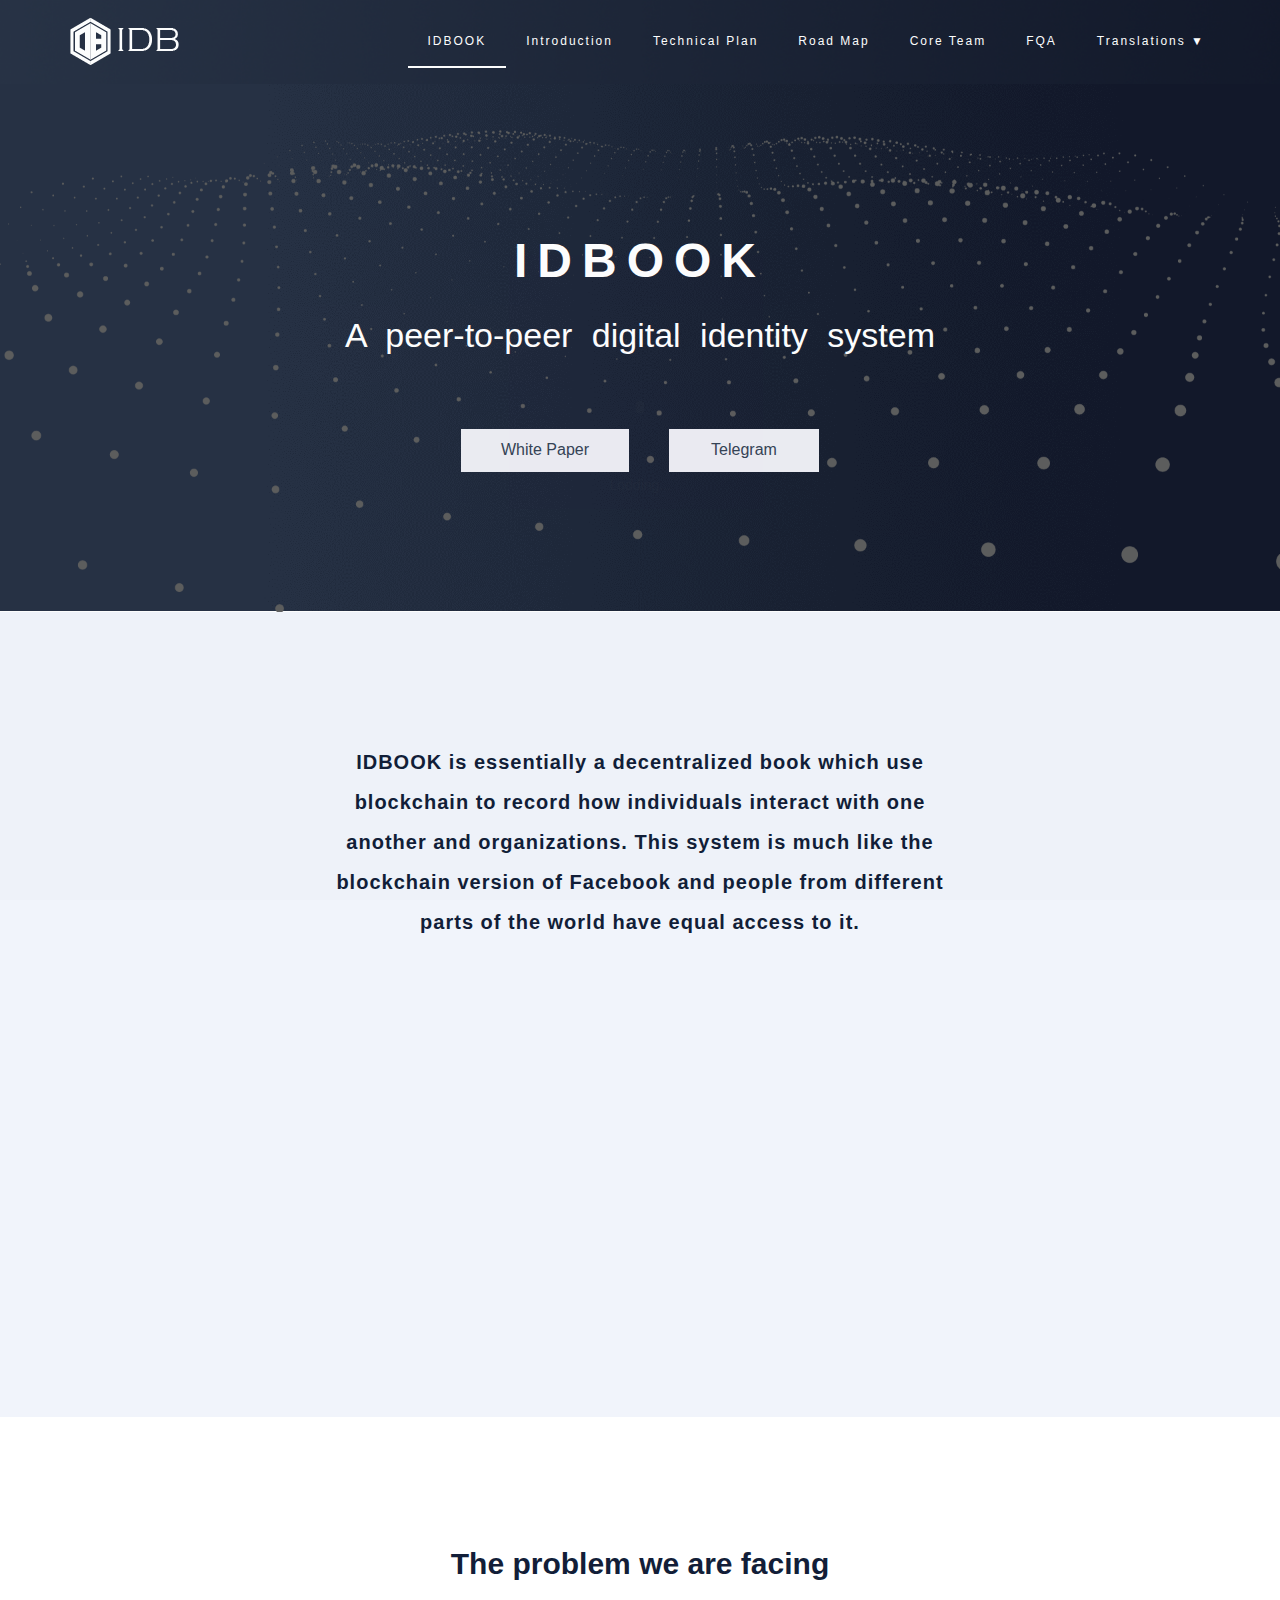
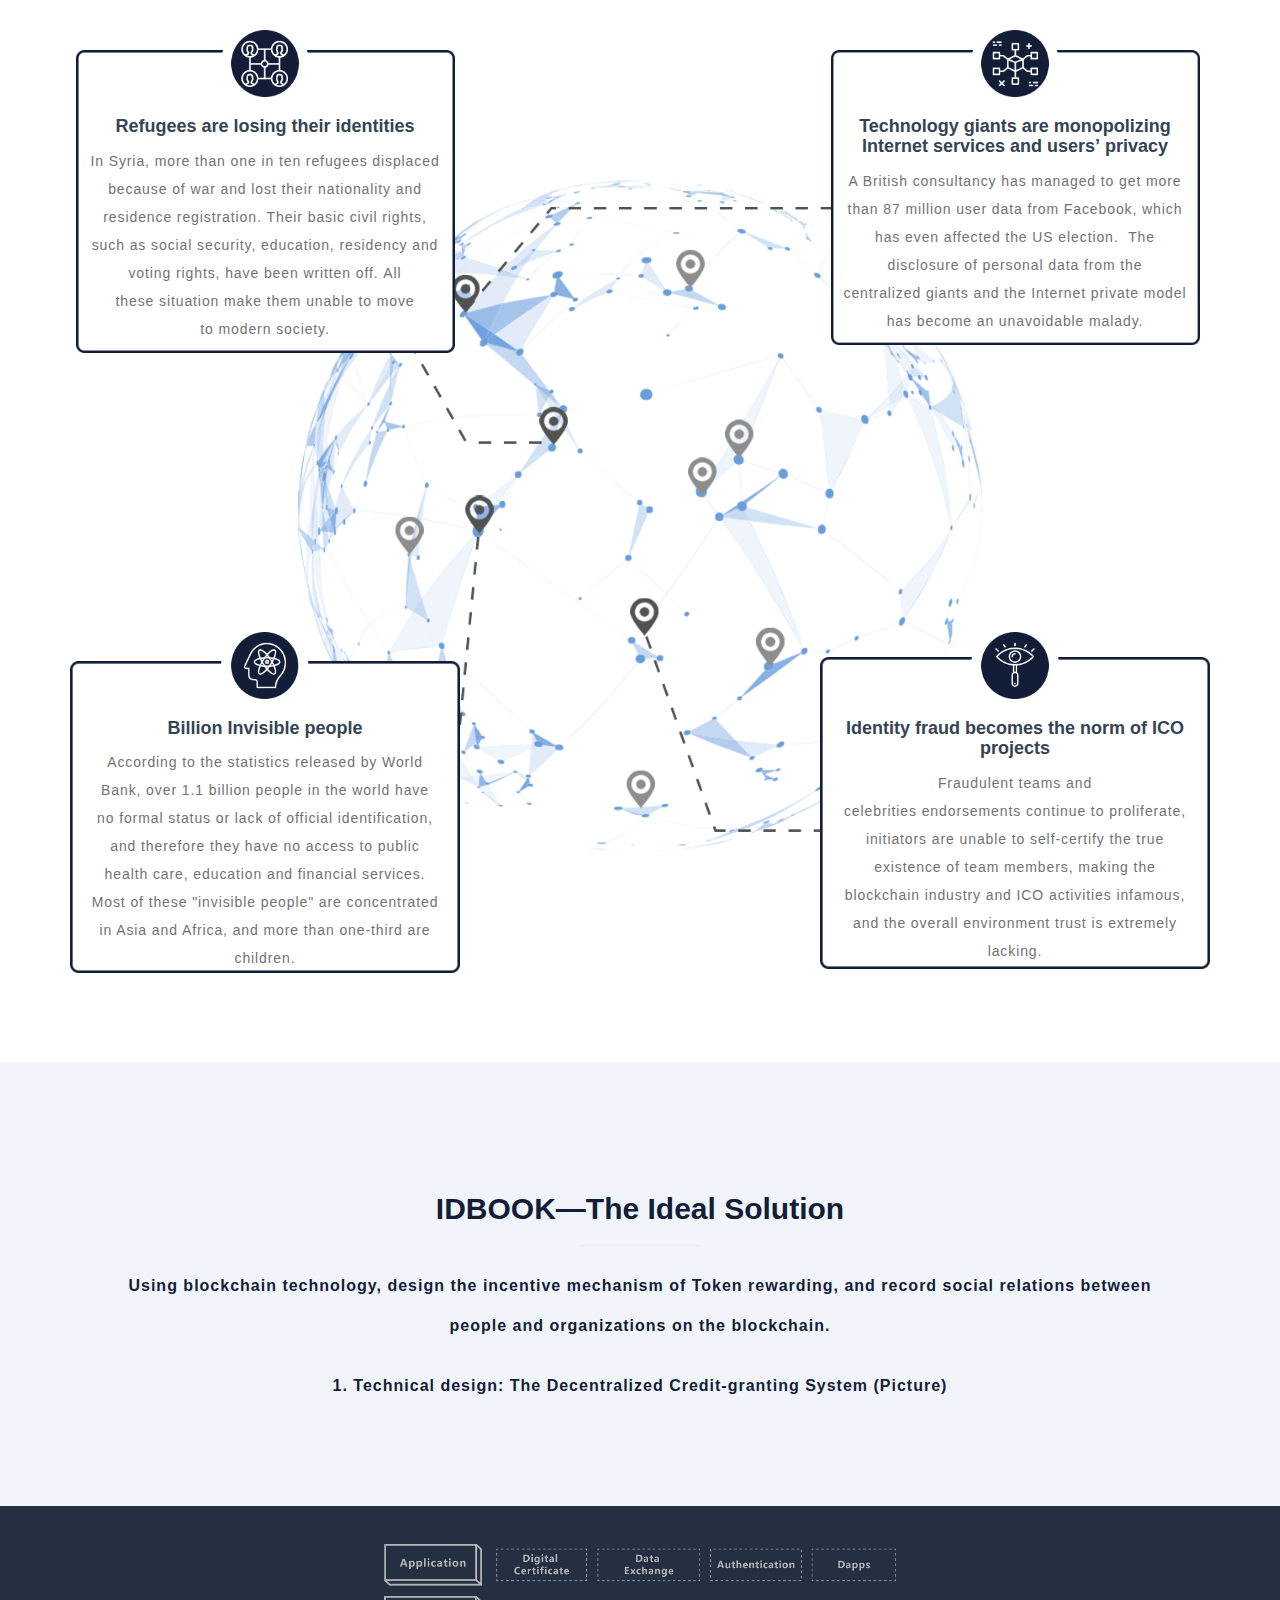
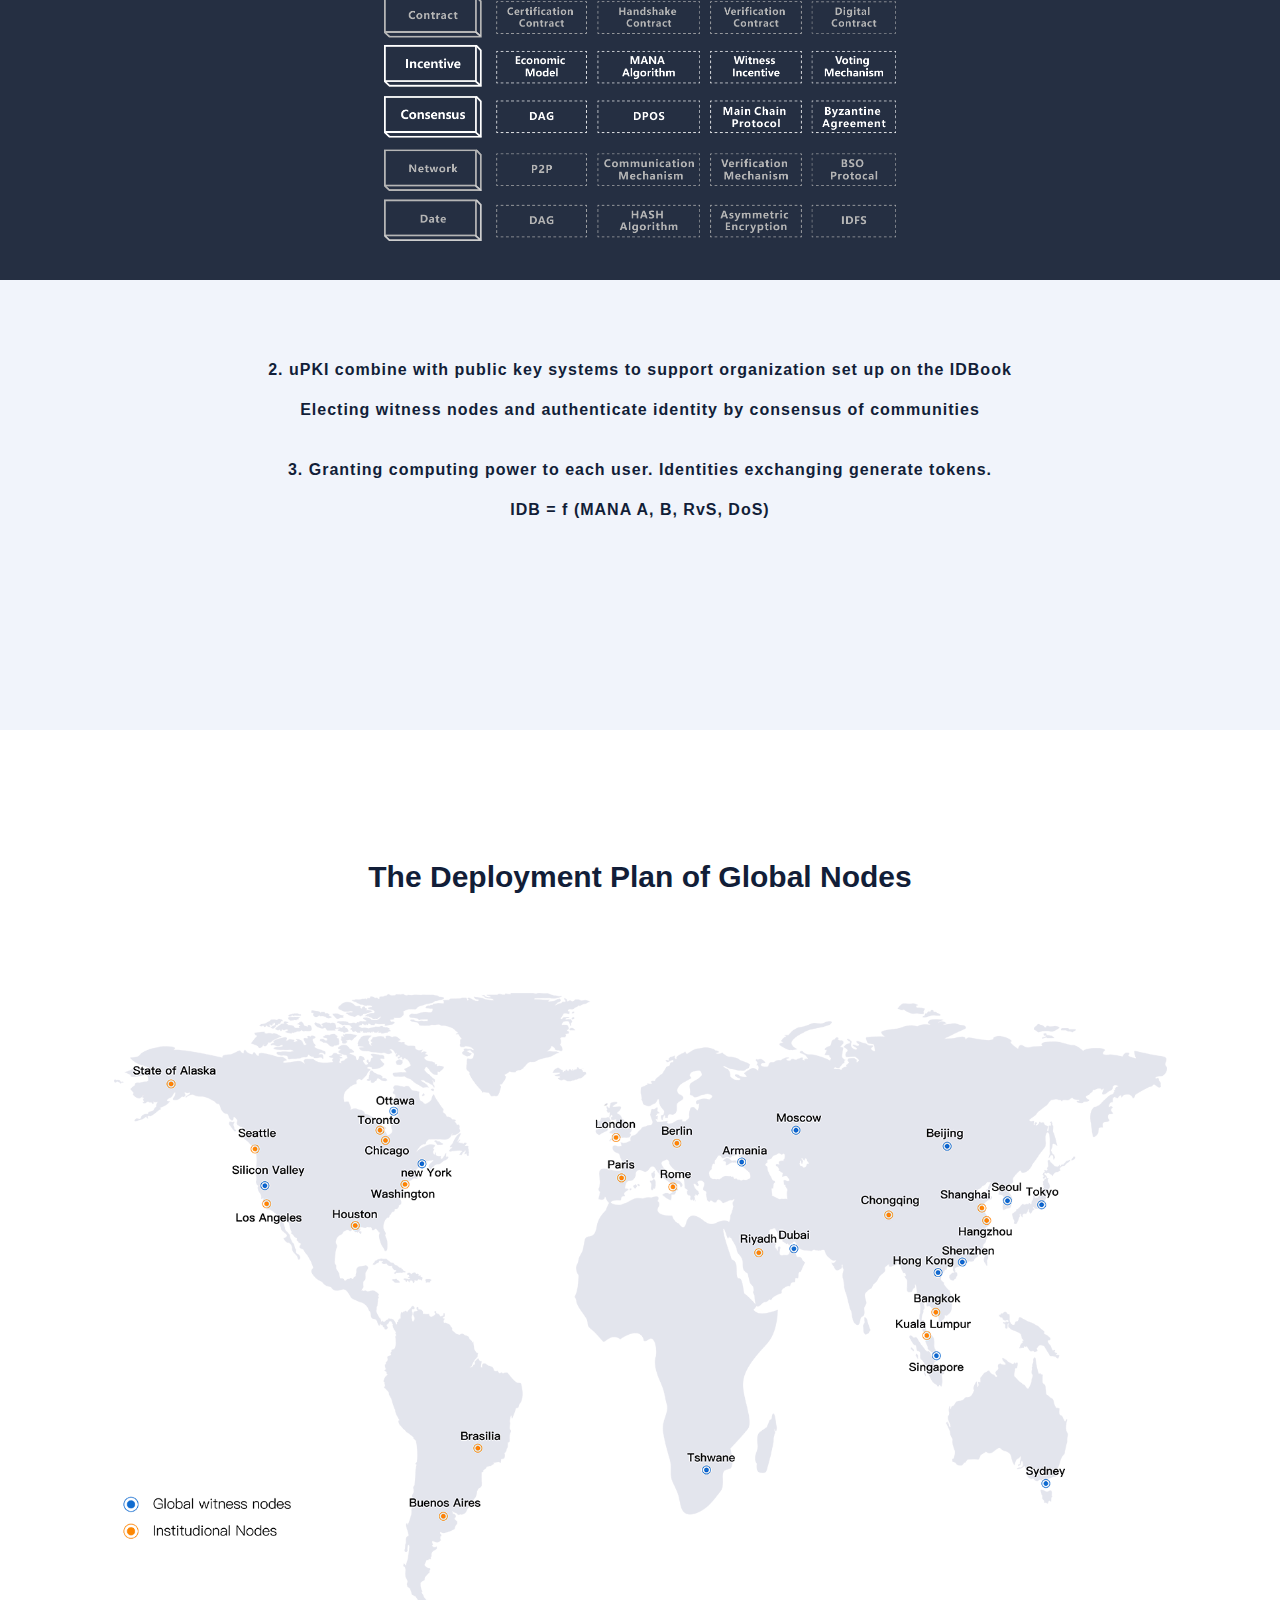
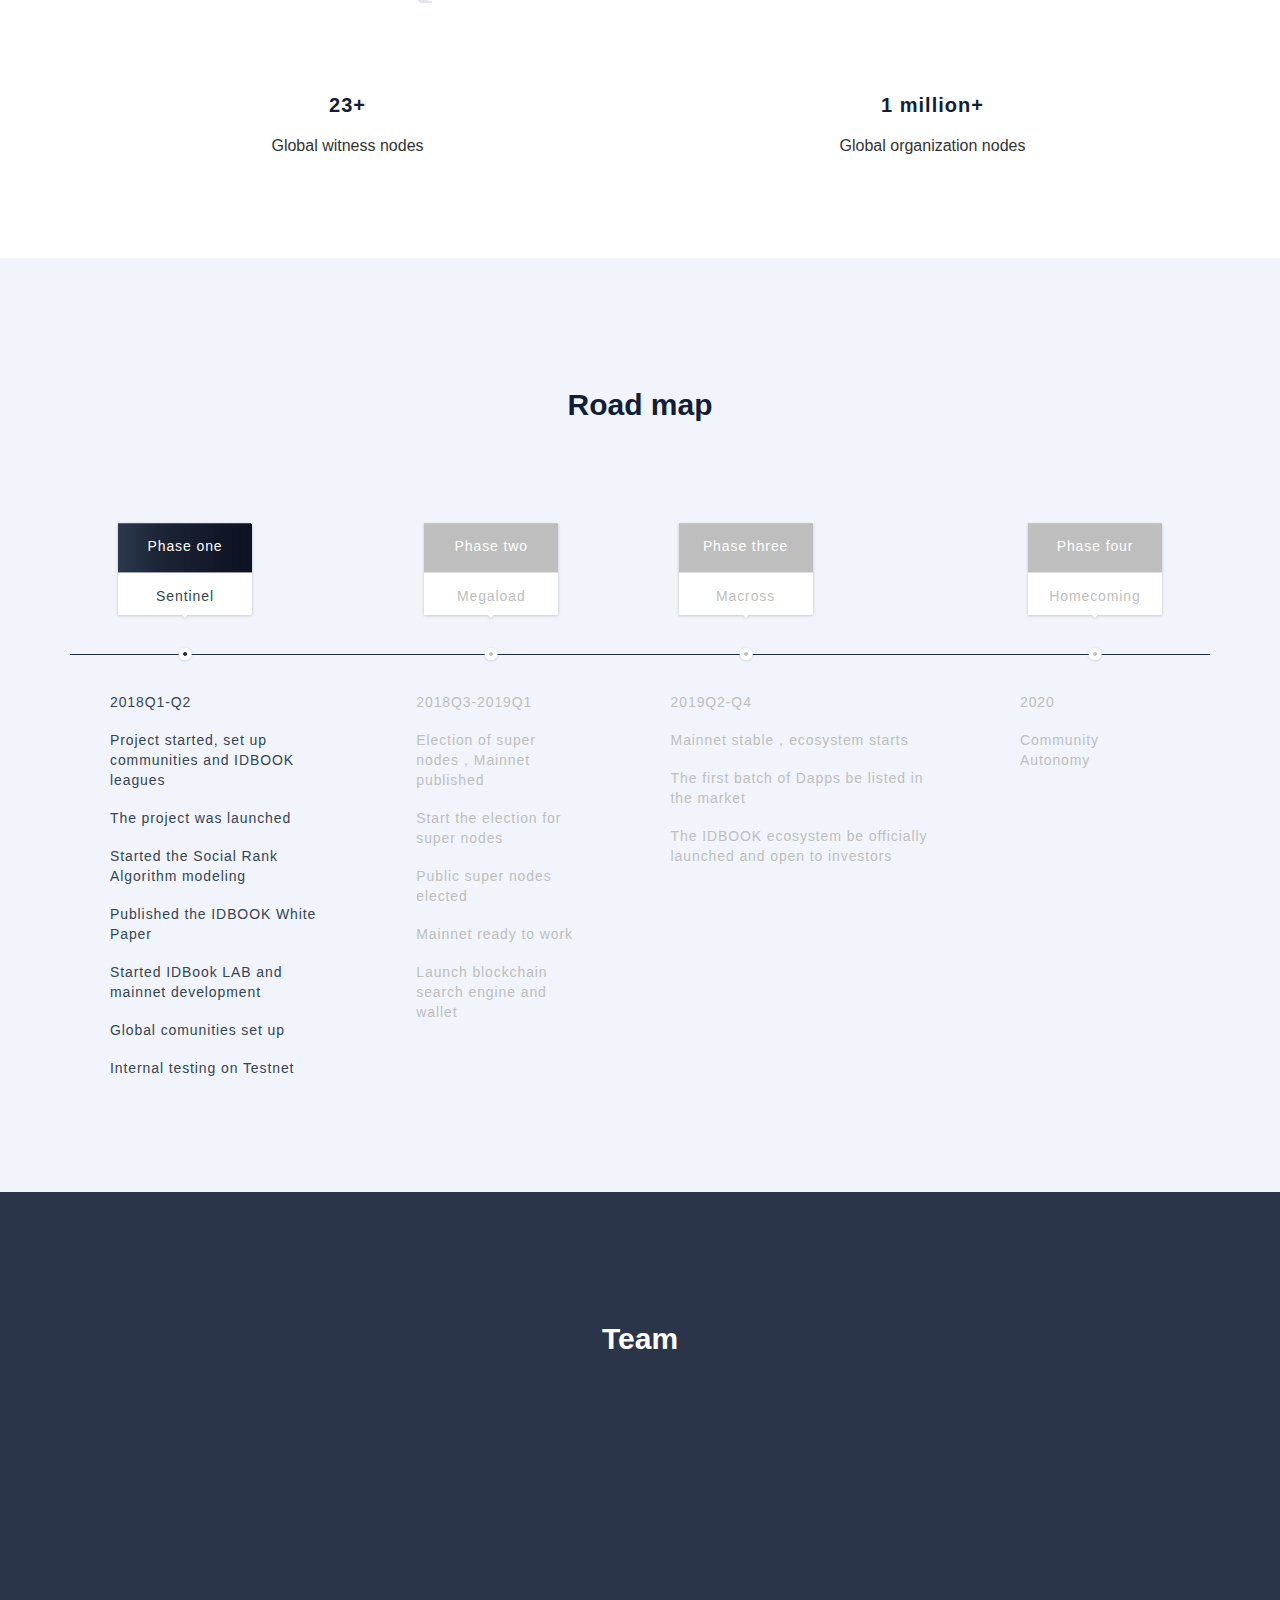
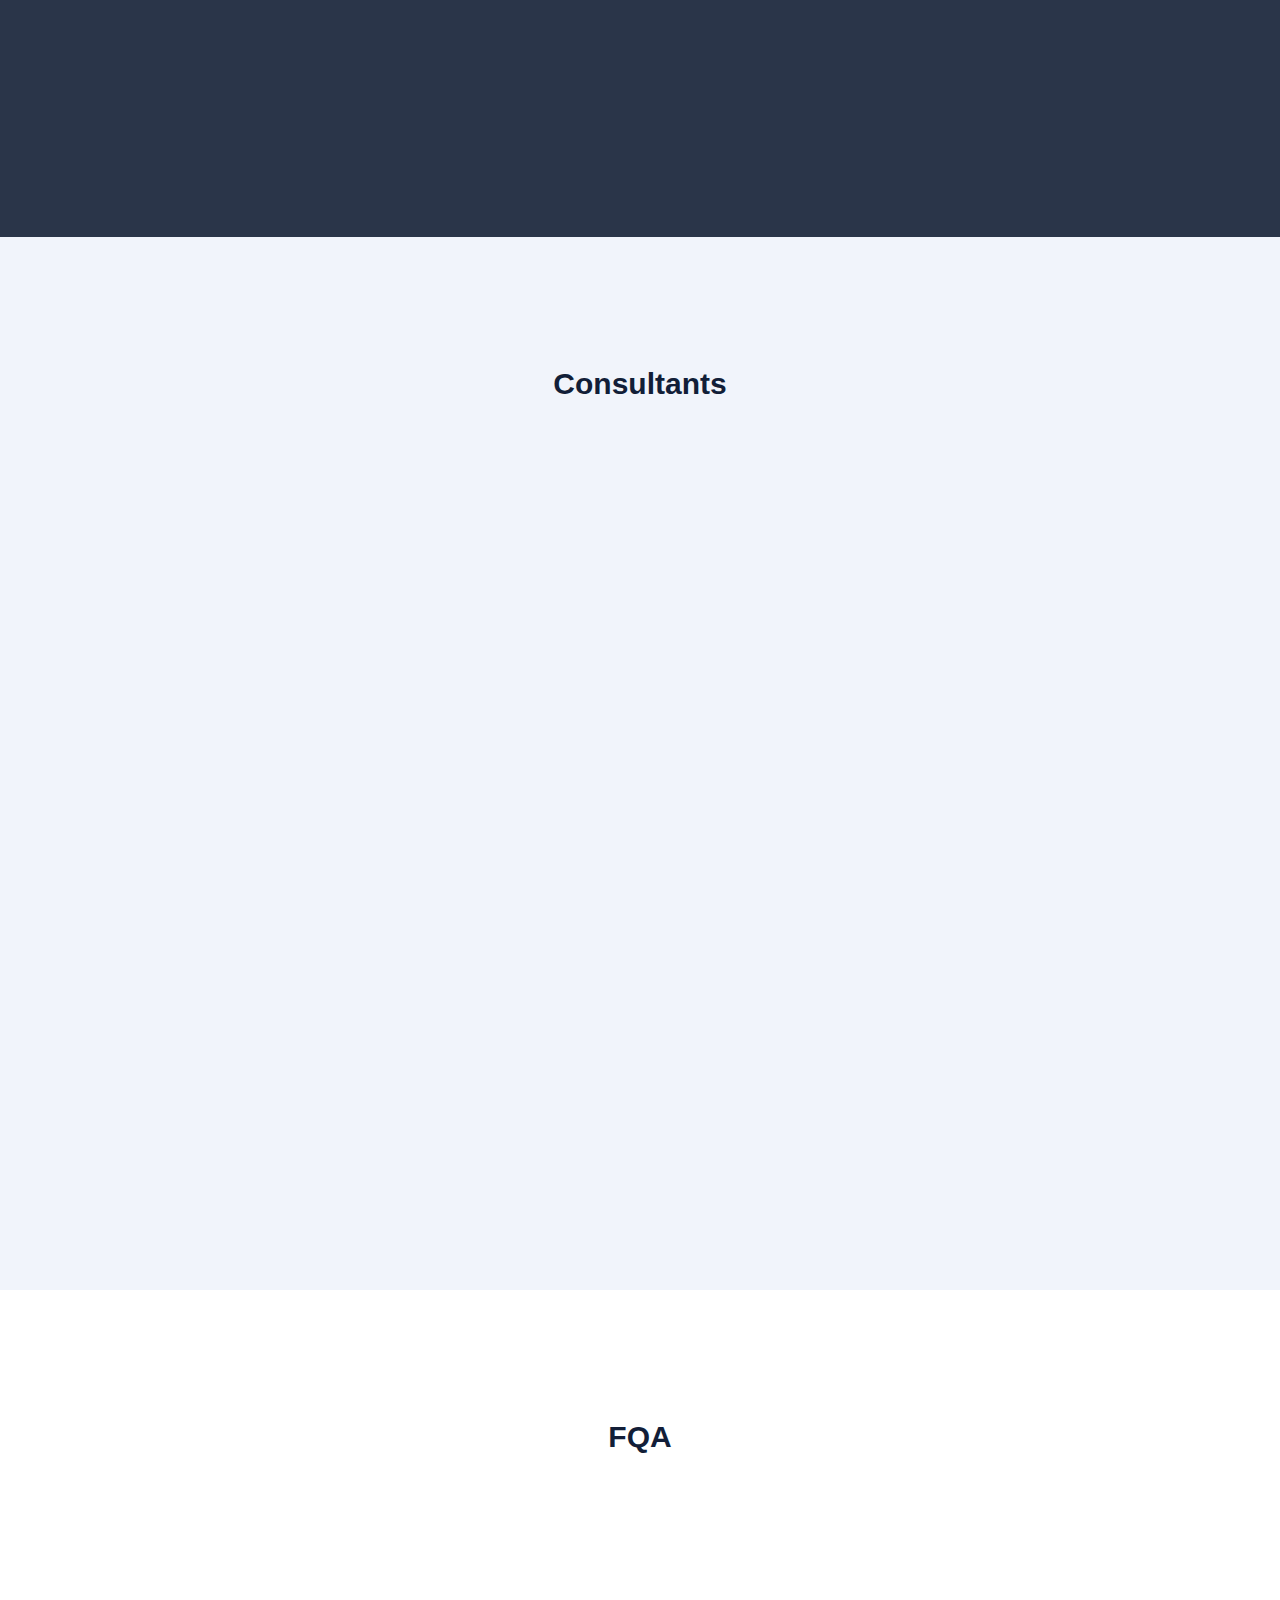
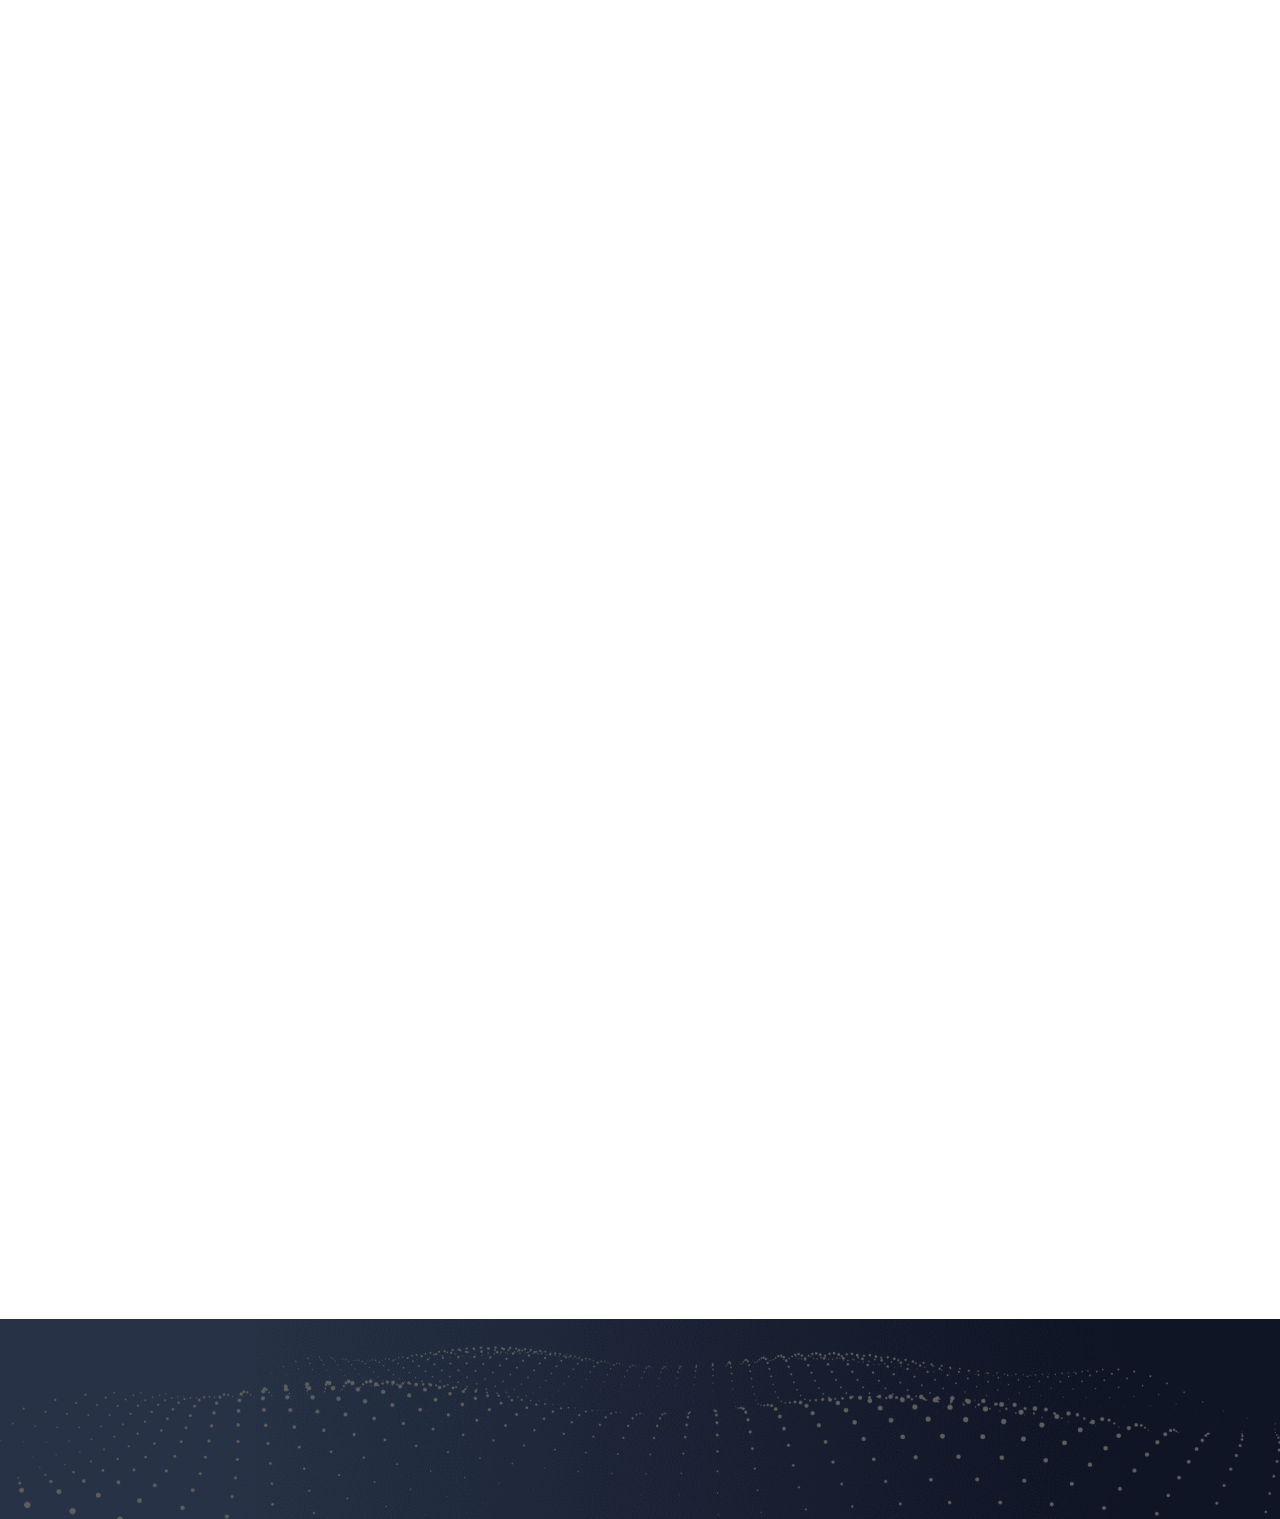
==== index.html @ d79c86f8 "Merge 98544bb98ea6e6713749378c447c7e32640d3d56 into 0780dfe9eeaa4b9703b01909f3374c2a5850fffc" ====
<!DOCTYPE html>
<html lang="en">
<head>

	<meta charset="utf-8">
    <meta http-equiv="X-UA-Compatible" content="IE=Edge">
	<title></title>
	<meta name="keywords" content="">
	<meta name="description" content="">
    <meta name="viewport" content="width=device-width, initial-scale=1">
    <link rel="Shortcut Icon" href="./images/favicon/logo16px.png">
  	<link rel="apple-touch-icon-precomposed" href="./images/favicon/logo57px.png">
  	<link rel="apple-touch-icon-precomposed" sizes="72x72" href="./images/favicon/logo72px.png">
  	<link rel="apple-touch-icon-precomposed" sizes="114x114" href="./images/favicon/logo114px.png">
	<!-- Bootstrap CSS
   ================================================== -->
	<link rel="stylesheet" href="css/bootstrap.min.css">

	<!-- Animate CSS
   ================================================== -->
	<link rel="stylesheet" href="css/animate.min.css">

	<!-- Font Icons
   ================================================== -->
	<link rel="stylesheet" href="css/font-awesome.min.css">
	<link rel="stylesheet" href="css/et-line-font.css">

	<!-- Nivo Lightbox CSS
   ================================================== -->
	<link rel="stylesheet" href="css/nivo-lightbox.css">
	<link rel="stylesheet" href="css/nivo_themes/default/default.css">

	<!-- Owl Carousel CSS
   ================================================== -->
   	<link rel="stylesheet" href="css/owl.theme.css">
	<link rel="stylesheet" href="css/owl.carousel.css">

	<!-- BxSlider CSS
   ================================================== -->
   	<link rel="stylesheet" href="css/bxslider.css">

   	<!-- Main CSS
   	================================================== -->
	<link rel="stylesheet" href="css/style.css">

	<!-- Google web font
   ================================================== -->
	<!-- <link href='https://fonts.googleapis.com/css?family=Raleway:700' rel='stylesheet' type='text/css'> -->

</head>

<body data-spy="scroll" data-target=".navbar-collapse" data-offset="50">


<!-- Preloader section
================================================== -->
<section  class="preloader preloader-load">

	<!-- <div class="sk-rotating-plane"></div> -->
	<div class="skype-loader">
    <div class="dot">
      <div class="first"></div>
    </div>
    <div class="dot"></div>
    <div class="dot"></div>
    <div class="dot"></div>
  </div>
	<div class="skype-loader-text">Lodding...</div>

</section>


<!-- Navigation section
================================================== -->
<section class="navbar navbar-fixed-top custom-navbar" id="navbar-bg" role="navigation">
	<div class="container">

		<div class="navbar-header">
			<button class="navbar-toggle" data-toggle="collapse" data-target=".navbar-collapse">
				<span class="icon icon-bar"></span>
				<span class="icon icon-bar"></span>
				<span class="icon icon-bar"></span>
			</button>
			<a href="#home" class="smoothScroll navbar-brand">
				<img src="images/logo.png" alt="logo">
			</a>
		</div>
		<div class="collapse navbar-collapse">
			<ul class="nav navbar-nav navbar-right">

				<!-- <li><a href="#home" class="smoothScroll">HOME</a></li> -->

				<li><a href="#home" class="smoothScroll smoothScroll-index">IDBOOK</a></li>
				<li><a href="#work" class="smoothScroll smoothScroll-Introduction">Introduction</a></li>
				<li><a href="#team" class="smoothScroll smoothScroll-Technical">Technical Plan</a></li>
				<li><a href="#roadmap" class="smoothScroll smoothScroll-Road">Road Map</a></li>
				<li><a href="#plan" class="smoothScroll smoothScroll-Core">Core Team</a></li>
				<li><a href="#FQA" class="smoothScroll">FQA</a></li>

				<!-- nav-dropdown language
				================================================== -->
				<li id="nav-dropdown">
					<a class="smoothScroll smoothScroll-language">Translations ▼</a>
					<ul class="nav-dropdown">
						<li>
							<a class="zh">繁體中文</a>
						</li>
						<li>
							<a class="en">English</a>
						</li>
					</ul>
				</li>
			</ul>
		</div>

	</div>
</section>


<!-- Homepage section
================================================== -->
<div id="home">
	<div class="site-slider">
        <ul class="bxslider">
					<li>
                <img src="images/slider/banner-bg.png" alt="slider image 1">
								<div class="bxslider-bg">
									<img src="images/slider/banner.png" alt="slider image 1">
								</div>
                <div class="container">
                    <div class="row">
                        <div class="col-md-12">
                            <div class="slider-caption">
                                <h2>IDBOOK</h2>
                                <p class="color-white">A peer-to-peer digital identity system</p>
																<div class="paper-wrap">
																		<div class="paper-flex">
																			<span>
																					<a class="white-paper" href="https://www.idbook.io/idbook_en.pdf" target="_blank">White Paper</a>
																					<!-- <a class="white" href="https://www.idbook.io/idbook_zh-Hant.pdf" target="_blank">White Paper1</a> -->
																			</span>
																		</div>
																		<div class="paper-flex">
																			<span>
																				<a href="https://t.me/IDBGroup" target="_blank">Telegram</a>
																			</span>
																		</div>
																</div>
                            </div>
                        </div>
                    </div>
                </div>
            </li>
        </ul>
    </div> <!-- /.site-slider -->
</div>

<!-- Work section
================================================== -->
<section id="work" class="parallax-section">
	<div class="container">
		<div class="row">

			<!-- Section title
			================================================== -->
			<div class="col-md-offset-2 col-md-8 col-sm-offset-2 col-sm-8">
				<div class="section-title">
					<h3 id="heading" class="Idbook-p1">IDBOOK is essentially a decentralized book which use blockchain to record how individuals interact with one another and organizations. This system is much like the blockchain version of Facebook and people from different parts of the world have equal access to it.</h3>
				</div>
			</div>


			<!-- Work Owl Carousel section
			================================================== -->
			<div id="owl-work" class="owl-carousel">

				<div class="item col-md-4 col-sm-6 wow fadeInUp" data-wow-delay="0.3s">
						<img src="./images/record-icon.png" alt="">
						<h3 class="Idbook-p2">User's Identity data will be permanently on IDBook</h3>
						<h3 class="Idbook-p3">and user's identity data can not being stolen or destroyed by any third party</h3>
				</div>

				<div class="item col-md-4 col-sm-6 wow fadeInUp" data-wow-delay="0.6s">
						<img src="./images/transnational-icon.png" alt="">
						<h3 class="Idbook-p4">User’s Identity won’t be restricted by regional laws</h3>
						<h3 class="Idbook-p5">Users can use their own identity data freely anywhere and anytime</h3>
				</div>

				<div class="item col-md-4 col-sm-6 wow fadeInUp" data-wow-delay="0.9s">
						<img src="./images/link-icon.png" alt="">
						<h3 class="Idbook-p6">Users’ identity will be record on IDBook by consensus</h3>
						<h3>&nbsp;</h3>
				</div>

				<div class="item col-md-4 col-sm-6 wow fadeInUp" data-wow-delay="0.9s">
						<img src="./images/setup-icon.png" alt="">
						<h3 class="Idbook-p7">All business and services that require identity confirmation</h3>
						<h3 class="Idbook-p8">could be set up on IDBook</h3>
				</div>

			</div>

		</div>
	</div>
</section>


<!-- About section
================================================== -->
<section id="about" class="parallax-section">
	<div class="container">
		<div class="section-title">
			<h2 class="h2-cl Problem-p1">The problem we are facing</h2>
		</div>
		<div class="about-list">
			<div class="list-item list-item1">
				<img src="./images/about-item-icon1.png" alt="">
				<h4 class="Problem-p2">Refugees are losing their identities</h4>
				<p class="Problem-p3">In Syria, more than one in ten refugees displaced because of war and lost their nationality and residence registration. Their basic civil rights, such as social security, education, residency and voting rights, have been written off. All these situation make them unable to move to modern society.</p>
			</div>
			<div class="list-item list-item2">
				<img src="./images/about-item-icon2.png" alt="">
				<h4 class="Problem-p4">Technology giants are monopolizing Internet services and users’ privacy</h4>
				<p class="Problem-p5">A British consultancy has managed to get more than 87 million user data from Facebook, which has even affected the US election.  The disclosure of personal data from the centralized giants and the Internet private model has become an unavoidable malady.</p>
			</div>
		</div>

		<img class="bg" src="./images/about-bg.png" alt="">

		<div class="about-list">
			<div class="list-item list-item3">
				<img src="./images/about-item-icon3.png" alt="">
				<h4 class="Problem-p6">Billion Invisible people</h4>
				<p class="Problem-p7">According to the statistics released by World Bank, over 1.1 billion people in the world have no formal status or lack of official identification, and therefore they have no access to public health care, education and financial services. Most of these "invisible people" are concentrated in Asia and Africa, and more than one-third are children.</p>
			</div>
			<div class="list-item list-item4">
				<img src="./images/about-item-icon4.png" alt="">
				<h4 class="Problem-p8">Identity fraud becomes the norm of ICO projects</h4>
				<p class="Problem-p9">Fraudulent teams and celebrities endorsements continue to proliferate, initiators are unable to self-certify the true existence of team members, making the blockchain industry and ICO activities infamous, and the overall environment trust is extremely lacking.</p>
			</div>
		</div>
	</div>
</section>


<!-- team section
================================================== -->
<section id="team" class="parallax-section">
	<div class="container">
		<div class="row">
			<div class="section-title">
				<h2 class="h2-cl Plan-p1">IDBOOK—The Ideal Solution</h2>
				<hr>
				<h3 id="heading" class="Plan-p2">Using blockchain technology, design the incentive mechanism of Token rewarding, and record social relations between people and organizations on the blockchain.</h3>
				<h3 id="heading" class="Plan-p3">1. Technical design: The Decentralized Credit-granting System (Picture)</h3>
			</div>
		</div>
	</div>
	<div class="framework">
		<img class="bg" src="./images/framework.png" alt="">
	</div>
	<div class="container">
		<div class="row">
			<div class="section-title">
				<h3 id="heading">
					<span class="Plan-p4">2. uPKI combine with public key systems to support organization set up on the IDBook</span>
					<br>
					<span class="Plan-p5">Electing witness nodes and authenticate identity by consensus of communities</span>
				</h3>
				<h3 id="heading">
					<span class="Plan-p6">3. Granting computing power to each user. Identities exchanging generate tokens.</span>
					<br>
					<span class="Plan-p7">IDB = f (MANA A, B, RvS, DoS)</span>
				</h3>
			</div>

		</div>
	</div>
</section>


<!-- Portfolio section
================================================== -->
<section id="portfolio" class="parallax-section">
	<div class="container">
		<div class="row">

			<!-- Section title
			================================================== -->
			<div class="section-title">
				<h2 class="h2-cl node-p1">The Deployment Plan of Global Nodes</h2>
			</div>
			<img class="bg portfolio-bg" src="./images/node-en.png" alt="">
			<!-- <img class="bg" src="./images/node-en.png" alt=""> -->

            <!-- Portfolio bottom section portfolio-bottom-flex
			================================================== -->
            <div>
            	<div class="portfolio-bottom">
            		<div class="col-md-6 col-sm-12">
            			<h3 id="heading">23+</h3><span class="node-p2">Global witness nodes</span>
            		</div>
								<div class="col-md-6 col-sm-12">
            			<h3 id="heading" class="node-p3"></h3><span class="node-p4">Global organization nodes</span>
            		</div>
            	</div>
            </div>

		</div>
	</div>
</section>


<!-- The roadmap
================================================== -->
<section id="roadmap" class="parallax-section">
	<div class="container">
		<div class="row">

			<!-- Section title
			================================================== -->
			<div class="section-title">
				<h2 class="h2-cl Roadmap-p1">Road map</h2>
			</div>

            <!-- Portfolio bottom section
			================================================== -->
					<div class="col-md-12 col-sm-12 roadmap-l">
						<div class="road-flex">
							<div class="road-flex-bd"></div>
							<div class="road-flex-item road-flex-item-ac">
								<div class="route-tag-ac">
									<p class="Roadmap-p2">Phase one</p>
									<p>Sentinel</p>
								</div>
								<div><img src="./images/route-line-ac.png" alt=""></div>
								<div>
									<p>2018Q1-Q2</p>
									<p class="Roadmap-p3">Project started, set up communities and IDBOOK leagues</p>
									<p class="Roadmap-p4">The project was launched</p>
									<p class="Roadmap-p5">Started the Social Rank Algorithm modeling</p>
									<p class="Roadmap-p6">Published the IDBOOK White Paper</p>
									<p class="Roadmap-p7">Started IDBook LAB and mainnet development</p>
									<p class="Roadmap-p8">Global comunities set up</p>
									<p class="Roadmap-p9">Internal testing on Testnet</p>
								</div>
							</div>
							<div class="road-flex-item">
								<div class="route-tag">
									<p class="Roadmap-p10">Phase two</p>
									<p>Megaload</p>
								</div>
								<div><img src="./images/route-line.png" alt=""></div>
								<div>
									<p>2018Q3-2019Q1</p>
									<p class="Roadmap-p11">Election of super nodes，Mainnet published</p>
									<p class="Roadmap-p12">Start the election for super nodes</p>
									<p class="Roadmap-p13">Public super nodes elected</p>
									<p class="Roadmap-p14">Mainnet ready to work</p>
									<p class="Roadmap-p15">Launch blockchain search engine and wallet</p>
								</div>
							</div>
							<div class="road-flex-item">
								<div class="route-tag">
									<p class="Roadmap-p16">Phase three</p>
									<p>Macross</p>
								</div>
								<div><img src="./images/route-line.png" alt=""></div>
								<div>
									<p>2019Q2-Q4</p>
									<p class="Roadmap-p17">Mainnet stable，ecosystem starts</p>
									<p class="Roadmap-p18">The first batch of Dapps be listed in the market</p>
									<p class="Roadmap-p19">The IDBOOK ecosystem be officially launched and open to investors</p>
								</div>
							</div>
							<div class="road-flex-item">
								<div class="route-tag">
									<p class="Roadmap-p20">Phase four</p>
									<p>Homecoming</p>
								</div>
								<div><img src="./images/route-line.png" alt=""></div>
								<div>
									<p>2020</p>
									<p class="Roadmap-p21">Community Autonomy</p>
								</div>
							</div>
						</div>
					</div>

					<div class="col-md-12 col-sm-12 roadmap-s">
						<div class="road-flex road-flex-column">
							<!-- <div class="road-flex-bd"></div> -->
							<div class="road-flex-item road-flex-item-ac">
								<div class="route-tag-ac">
									<p class="Roadmap-p2">Phase one</p>
									<p>SENTINEL</p>
								</div>
								<div><img src="./images/route-line-ac.png" alt=""></div>
								<div>
									<p>2018Q1-Q2</p>
									<p class="Roadmap-p3">Project started, set up communities and IDBOOK leagues</p>
									<p class="Roadmap-p4">The project was launched</p>
									<p class="Roadmap-p5">Started the Social Rank Algorithm modeling</p>
									<p class="Roadmap-p6">Published the IDBOOK White Paper</p>
									<p class="Roadmap-p7">Started IDBook LAB and mainnet development</p>
									<p class="Roadmap-p8">Global comunities set up</p>
									<p class="Roadmap-p9">Internal testing on Testnet</p>
								</div>
							</div>
							<div class="road-flex-item">
								<div class="route-tag">
									<p class="Roadmap-p10">Phase two</p>
									<p>Megaload</p>
								</div>
								<div><img src="./images/route-line.png" alt=""></div>
								<div>
									<p>2018Q3-2019Q1</p>
									<p class="Roadmap-p11">Election of super nodes，Mainnet published</p>
									<p class="Roadmap-p12">Start the election for super nodes</p>
									<p class="Roadmap-p13">Public super nodes elected</p>
									<p class="Roadmap-p14">Mainnet ready to work</p>
									<p class="Roadmap-p15">Launch blockchain search engine and wallet</p>
								</div>
							</div>
							<div class="road-flex-item">
								<div class="route-tag">
									<p class="Roadmap-p16">Phase three</p>
									<p>Macross</p>
								</div>
								<div><img src="./images/route-line.png" alt=""></div>
								<div>
									<p>2019Q2-Q4</p>
									<p class="Roadmap-p17">Mainnet stable，ecosystem starts</p>
									<p class="Roadmap-p18">The first batch of Dapps be listed in the market</p>
									<p class="Roadmap-p19">The IDBOOK ecosystem be officially launched and open to investors</p>
								</div>
							</div>
							<div class="road-flex-item">
								<div class="route-tag">
									<p class="Roadmap-p20">Phase four</p>
									<p>Homecoming</p>
								</div>
								<div><img src="./images/route-line.png" alt=""></div>
								<div>
									<p>2020</p>
									<p class="Roadmap-p21">Community Autonomy</p>
								</div>
							</div>
						</div>
					</div>

		</div>
	</div>
</section>


<!-- Plan section
================================================== -->
<section id="plan" class="parallax-section">
	<div class="container">
		<div class="row">
			<!-- Section title
			================================================== -->
			<div class="section-title">
				<h2 class="Team-p1">Team</h2>
			</div>
			<div class="col-md-4 col-sm-6 wow fadeInUp" data-wow-delay="0.9s">
				<div class="team-wrapper">
					<img src="images/gor.png" class="img-responsive" alt="team img">
						<div class="team-des">
							<h4>Gor Vogormyan</h4>
							<h4 class="Team-p2"></h4>
							<h4 class="Team-p3">The secretary-general of BSL, Singapore</h4>
							<h4 class="Team-p4">Doctor of political economy</h4>
						</div>
				</div>
			</div>

			<div class="col-md-4 col-sm-6 wow fadeInUp" data-wow-delay="1.3s">
				<div class="team-wrapper">
					<img src="images/Paul.png" class="img-responsive" alt="team img">
						<div class="team-des">
							<h4>Paul Ma</h4>
							<h4 class="Team-p5"></h4>
							<h4 class="Team-p6">Pre-partner and COO of Liepin.com</h4>
							<h4 class="Team-p7"></h4>
						</div>
				</div>
			</div>

			<div class="col-md-4 col-sm-6 wow fadeInUp" data-wow-delay="1.6s">
				<div class="team-wrapper">
					<img src="images/andrew.png" class="img-responsive" alt="team img">
						<div class="team-des">
							<h4>Andrew</h4>
							<h4 class="Team-p8">Mechanical encryption engineer of the USA Airplane</h4>
							<h4 class="Team-p9">Former CTO of USA 1World Block Chain LLC</h4>
							<h4 class="Team-p10">senior IT architect</h4>
						</div>
				</div>
			</div>

		</div>
	</div>
</section>


<!-- Contact section
================================================== -->
<section id="contact" class="parallax-section">
	<div class="container">
		<div class="row">
			<!-- Section title
			================================================== -->
			<div class="section-title">
				<h2 class="h2-cl Consultants-p1">Consultants</h2>
			</div>
			<div class="wow-wrap">
			<div class="col-md-4 col-sm-6 wow fadeInUp" data-wow-delay="0.9s">
				<div class="team-wrapper">
					<img src="images/team1.png" class="img-responsive" alt="team img">
						<div class="team-des">
							<h4 class="Consultants-p2">Cho Min Sick</h4>
							<h4 class="Consultants-p3">International Strategic Investment consultant</h4>
							<h4 class="Consultants-p4">Ministry of Economy and Finance（MOEF）consultant</h4>
							<h4 class="Consultants-p5">Kakao’s Guest Director & Chief of the Supervisory Board</h4>
						</div>
				</div>
			</div>

			<div class="col-md-4 col-sm-6 wow fadeInUp" data-wow-delay="1.3s">
				<div class="team-wrapper">
					<img src="images/team2.png" class="img-responsive" alt="team img">
						<div class="team-des">
							<h4 class="Consultants-p6">James Ji</h4>
							<h4 class="Consultants-p7">International Strategic Investment Consultant</h4>
							<h4 class="Consultants-p8">Renowned Angel Investor</h4>
							<h4 class="Consultants-p9">Former Senior Executive of Huawei & China Motion</h4>
							<h4 class="Consultants-p10">Founder of Guoyan Investment</h4>
						</div>
				</div>
			</div>

			<div class="col-md-4 col-sm-6 wow fadeInUp" data-wow-delay="1.6s">
				<div class="team-wrapper">
					<img src="images/team3.png" class="img-responsive" alt="team img">
						<div class="team-des">
							<h4 class="Consultants-p11">Yixiang Zhu</h4>
							<h4 class="Consultants-p12">Security Consultant</h4>
							<h4 class="Consultants-p13">Former Director of China’s National Engineering Laboratory of Mobile Internet Service System and Application Security</h4>
							<h4 class="Consultants-p14">President of the Expert Committee of Blockchain Security Lab (Singapore)</h4>
						</div>
				</div>
			</div>

			<div class="col-md-4 col-sm-6 wow fadeInUp" data-wow-delay="1.9s">
				<div class="team-wrapper">
					<img src="images/team4.png" class="img-responsive" alt="team img">
						<div class="team-des">
							<h4 class="Consultants-p15">Ashely Li</h4>
							<h4 class="Consultants-p16">Algorithmics Scientist</h4>
							<h4 class="Consultants-p17">Doctoral Supervisor</h4>
							<h4 class="Consultants-p18">Alibaba’s Huoshui Scholar</h4>
							<h4 class="Consultants-p19">List of Hundred scholars of Chongqing University</h4>
							<h4 class="Consultants-p20">Senior Visiting Scholar at University of Illinois at Urbana-Champaign and City University of Hong Kong</h4>
						</div>
				</div>
			</div>

			<div class="col-md-4 col-sm-6 wow fadeInUp" data-wow-delay="2.2s">
				<div class="team-wrapper">
					<img src="images/team5.png" class="img-responsive" alt="team img">
						<div class="team-des">
							<h4 class="Consultants-p21">Felix Liang</h4>
							<h4 class="Consultants-p22">Product Consultant</h4>
							<h4 class="Consultants-p23">CTO of Weway Technology, leader of China Telecom’s R&D programme for blockchain applications</h4>
						</div>
				</div>
			</div>

			</div>
		</div>
	</div>
</section>


<!-- FQA section
================================================== -->
<section id="FQA" class="parallax-section">
	<div class="container">
		<div class="row">
			<!-- Section title
			================================================== -->
			<div class="section-title">
				<h2 class="h2-cl">FQA</h2>
			</div>
			<div class="wow-wrap">
			<div class="col-md-12 col-sm-6 wow fadeInUp" data-wow-delay="0.9s">
				<div class="team-des">
					<h4 class="FQA-p1">1.What is ID BOOK？</h4>
					<p>
						<span class="FQA-p2">IDBOOK is a peer-to-peer digital identity system which reconstructs the trust relationship between people and people,  and people and organization. IDBook dedicates to construct a new structure of social division of labor. </span>
						<br />
						<span class="FQA-p3">Want to know more？Please check</span>
						<a class="FQA-p4 white-paper" href="">IDbook whitepaper for more details.</a>
					</p>
				</div>
			</div>

			<div class="col-md-12 col-sm-6 wow fadeInUp" data-wow-delay="1.3s">
				<div class="team-des">
					<h4 class="FQA-p5">2.What is the mission of ID BOOK？</h4>
					<p>
						<ul>
							<li class="FQA-p6">
								Ensuring Security and Authenticity of the User's Identity.
							</li>
							<li class="FQA-p7">
								DataReturn identity value to the user: IDBook has established a complete personal identification protocol, so that each person's identity data only belongs to himself. Users’ identity data are protected and any third parties could not get users’ identity data without permission. IDBook is using this protocol to combat with centralized organization for data leakage.  
							</li>
							<li class="FQA-p8">
								IDBOOK invites organization to be set up on the blockchain and uses Tokens to incentive individuals and organizations to record their relationships into the distributed and open ledger. IDBook dedicates to build a new society of individuals and organization on the blockchain. 
							</li>
							<li class="FQA-p9">
								Open Dapp portal to encourage developers to design a variety of Dapp based on the features of ID book. Those Dapp could be adapted to various scenes in social life and overturn the traditional personal identity usage model.
							</li>
						</ul>
					</p>
				</div>
			</div>

			<div class="col-md-12 col-sm-6 wow fadeInUp" data-wow-delay="1.6s">
				<div class="team-des">
					<h4 class="FQA-p10">3.What is ID Bucks？</h4>
					<p class="FQA-p11">ID Bucks(Trade mark：IDB）The only token to motivate people to use and maintain the IDBook network. IDB could be obtained through identity exchanging between users and could be used to pay for services provided by nodes.</p>
				</div>
			</div>

			<div class="col-md-12 col-sm-6 wow fadeInUp" data-wow-delay="1.9s">
				<div class="team-des">
					<h4 class="FQA-p12">4.How to acquire IDB？</h4>
					<p>
						<ol type="a">
							<li class="FQA-p13">
								Users could purchase IDB on authorited exchanges or get certain amount of IDB from identity exchange. 
							</li>
							<li class="FQA-p14">
								IDB's mining total is 10.2 billion, after the total is mined up, the following ID exchange will not produce new IDB. Each release of 1 million IDB will trigger by 100 thousands of new users set up on IDBOOK.
							</li>
						</ol>
					</p>
				</div>
			</div>

			<div class="col-md-12 col-sm-6 wow fadeInUp" data-wow-delay="2.2s">
				<div class="team-des">
					<h4 class="FQA-p15">5.What is MANA？</h4>
					<p>
						<ol type="a">
							<li class="FQA-p16">MANA is the unit of measuring the value of an identity. When people try to quantify the value of a person's identity, we need to collect their degree of participation in society to evaluate their social influence.In a broader context, the term MANA is close to influence, fame, social skills, connections and popularity.</li>
							<li class="FQA-p17">The MANA value will be raised accordingly in the process of first time identity exchange or identity authentication.</li>
							<li class="FQA-p18">The MANA value will directly affect the amount of IDB obtained by each user in the ID exchange process.</li>
						</ol>
					</p>
				</div>
			</div>

			<div class="col-md-12 col-sm-6 wow fadeInUp" data-wow-delay="2.5s">
				<div class="team-des">
					<h4 class="FQA-p19">6.What qualifications does organization/institutional need to provide？</h4>
					<p>
						<ol type="a">
							<li class="FQA-p20">Any institution or individual could apply for becoming node on IDBOOK. Real-world Organization needs to provide information for verification when applies to become node of IDBOOK, and certain amount of IDB need to be locked as deposit. </li>
							<li class="FQA-p21">After becoming node, organizations could provide individual users with identity authentication and other services. Also, those organizations will be responsible for data storage of IDBOOK, and to reach consensus about personal data with other nodes on the blockchain.</li>
						</ol>
					</p>
				</div>
			</div>

			<div class="col-md-12 col-sm-6 wow fadeInUp" data-wow-delay="2.8s">
				<div class="team-des">
					<h4 class="FQA-p22">7.Could I develop an Dapp on ID BOOK？ What could I get？</h4>
					<p>
						<ol type="a">
							<li class="FQA-p23">As an open source public blockchain, users and organizations could develop DApp on IDBOOK chain freely. And all DApp could be logged in by the ID set up on IDBOOK.</li>
							<li class="FQA-p24">By contributing to the IDBOOK eco-system, developers will be rewarded.</li>
						</ol>
					</p>
				</div>
			</div>

			</div>
		</div>
	</div>
</section>

<!-- Footer section
================================================== -->
<footer id="footer">
	<div class="container">
		<div class="row">
			<div class="col-md-6 col-sm-6 wow fadeInUp footer-flex" data-wow-delay="1.6s">
				<div>
					<p>&copy;2018 IDBOOK</p>
				</div>
			</div>
			<div class="col-md-6 col-sm-6 wow fadeInUp footer-flex" data-wow-delay="1.6s">
				<div>
					<!-- <p><span class="footer-p1">Legal Disclaimer</span> &nbsp;&nbsp;&nbsp;|&nbsp;&nbsp;&nbsp; <span class="footer-p2">Privacy Terms</span></p> -->
					<p><span class="footer-p3">Contact Us</span>：contact@idbook.io</p>
				</div>
			</div>
		</div>
	</div>
</footer>


<!-- Javascript
================================================== -->
<script src="js/jquery.js"></script>
<script src="js/jquery.cookie.js"></script>
<script src="js/jquery.i18n.properties.js"></script>
<script src="js/bootstrap.min.js"></script>
<script src="js/smoothscroll.js"></script>
<script src="js/nivo-lightbox.min.js"></script>
<script src="js/jquery.easing-1.3.js"></script>
<script src="js/plugins.js"></script>
<script src="js/owl.carousel.min.js"></script>
<script src="js/jquery.parallax.js"></script>
<script src="js/wow.min.js"></script>
<script src="js/custom.js"></script>
<script type="text/javascript">

</script>

</body>
</html>
---- css/et-line-font.css ----
@font-face {
	font-family: 'et-line';
	src:url('../fonts/et-line.eot');
	src:url('../fonts/et-line.eot?#iefix') format('embedded-opentype'),
		url('../fonts/et-line.woff') format('woff'),
		url('../fonts/et-line.ttf') format('truetype'),
		url('../fonts/et-line.svg#et-line') format('svg');
	font-weight: normal;
	font-style: normal;
}

/* Use the following CSS code if you want to use data attributes for inserting your icons */
[data-icon]:before {
	font-family: 'et-line';
	content: attr(data-icon);
	speak: none;
	font-size: 40px;
	font-weight: normal;
	font-variant: normal;
	text-transform: none;
	line-height: 1;
	-webkit-font-smoothing: antialiased;
	-moz-osx-font-smoothing: grayscale;
	display:inline-block;
}

/* Use the following CSS code if you want to have a class per icon */
/*
Instead of a list of all class selectors,
you can use the generic selector below, but it's slower:
[class*="icon-"] {
*/
.icon-mobile, .icon-laptop, .icon-desktop, .icon-tablet, .icon-phone, .icon-document, .icon-documents, .icon-search, .icon-clipboard, .icon-newspaper, .icon-notebook, .icon-book-open, .icon-browser, .icon-calendar, .icon-presentation, .icon-picture, .icon-pictures, .icon-video, .icon-camera, .icon-printer, .icon-toolbox, .icon-briefcase, .icon-wallet, .icon-gift, .icon-bargraph, .icon-grid, .icon-expand, .icon-focus, .icon-edit, .icon-adjustments, .icon-ribbon, .icon-hourglass, .icon-lock, .icon-megaphone, .icon-shield, .icon-trophy, .icon-flag, .icon-map, .icon-puzzle, .icon-basket, .icon-envelope, .icon-streetsign, .icon-telescope, .icon-gears, .icon-key, .icon-paperclip, .icon-attachment, .icon-pricetags, .icon-lightbulb, .icon-layers, .icon-pencil, .icon-tools, .icon-tools-2, .icon-scissors, .icon-paintbrush, .icon-magnifying-glass, .icon-circle-compass, .icon-linegraph, .icon-mic, .icon-strategy, .icon-beaker, .icon-caution, .icon-recycle, .icon-anchor, .icon-profile-male, .icon-profile-female, .icon-bike, .icon-wine, .icon-hotairballoon, .icon-globe, .icon-genius, .icon-map-pin, .icon-dial, .icon-chat, .icon-heart, .icon-cloud, .icon-upload, .icon-download, .icon-target, .icon-hazardous, .icon-piechart, .icon-speedometer, .icon-global, .icon-compass, .icon-lifesaver, .icon-clock, .icon-aperture, .icon-quote, .icon-scope, .icon-alarmclock, .icon-refresh, .icon-happy, .icon-sad, .icon-facebook, .icon-twitter, .icon-googleplus, .icon-rss, .icon-tumblr, .icon-linkedin, .icon-dribbble {
	font-family: 'et-line';
	speak: none;
	font-style: normal;
	font-weight: normal;
	font-variant: normal;
	text-transform: none;
	line-height: 1;
	-webkit-font-smoothing: antialiased;
	-moz-osx-font-smoothing: grayscale;
	display:inline-block;
}
.icon-mobile:before {
	content: "\e000";
}
.icon-laptop:before {
	content: "\e001";
}
.icon-desktop:before {
	content: "\e002";
}
.icon-tablet:before {
	content: "\e003";
}
.icon-phone:before {
	content: "\e004";
}
.icon-document:before {
	content: "\e005";
}
.icon-documents:before {
	content: "\e006";
}
.icon-search:before {
	content: "\e007";
}
.icon-clipboard:before {
	content: "\e008";
}
.icon-newspaper:before {
	content: "\e009";
}
.icon-notebook:before {
	content: "\e00a";
}
.icon-book-open:before {
	content: "\e00b";
}
.icon-browser:before {
	content: "\e00c";
}
.icon-calendar:before {
	content: "\e00d";
}
.icon-presentation:before {
	content: "\e00e";
}
.icon-picture:before {
	content: "\e00f";
}
.icon-pictures:before {
	content: "\e010";
}
.icon-video:before {
	content: "\e011";
}
.icon-camera:before {
	content: "\e012";
}
.icon-printer:before {
	content: "\e013";
}
.icon-toolbox:before {
	content: "\e014";
}
.icon-briefcase:before {
	content: "\e015";
}
.icon-wallet:before {
	content: "\e016";
}
.icon-gift:before {
	content: "\e017";
}
.icon-bargraph:before {
	content: "\e018";
}
.icon-grid:before {
	content: "\e019";
}
.icon-expand:before {
	content: "\e01a";
}
.icon-focus:before {
	content: "\e01b";
}
.icon-edit:before {
	content: "\e01c";
}
.icon-adjustments:before {
	content: "\e01d";
}
.icon-ribbon:before {
	content: "\e01e";
}
.icon-hourglass:before {
	content: "\e01f";
}
.icon-lock:before {
	content: "\e020";
}
.icon-megaphone:before {
	content: "\e021";
}
.icon-shield:before {
	content: "\e022";
}
.icon-trophy:before {
	content: "\e023";
}
.icon-flag:before {
	content: "\e024";
}
.icon-map:before {
	content: "\e025";
}
.icon-puzzle:before {
	content: "\e026";
}
.icon-basket:before {
	content: "\e027";
}
.icon-envelope:before {
	content: "\e028";
}
.icon-streetsign:before {
	content: "\e029";
}
.icon-telescope:before {
	content: "\e02a";
}
.icon-gears:before {
	content: "\e02b";
}
.icon-key:before {
	content: "\e02c";
}
.icon-paperclip:before {
	content: "\e02d";
}
.icon-attachment:before {
	content: "\e02e";
}
.icon-pricetags:before {
	content: "\e02f";
}
.icon-lightbulb:before {
	content: "\e030";
}
.icon-layers:before {
	content: "\e031";
}
.icon-pencil:before {
	content: "\e032";
}
.icon-tools:before {
	content: "\e033";
}
.icon-tools-2:before {
	content: "\e034";
}
.icon-scissors:before {
	content: "\e035";
}
.icon-paintbrush:before {
	content: "\e036";
}
.icon-magnifying-glass:before {
	content: "\e037";
}
.icon-circle-compass:before {
	content: "\e038";
}
.icon-linegraph:before {
	content: "\e039";
}
.icon-mic:before {
	content: "\e03a";
}
.icon-strategy:before {
	content: "\e03b";
}
.icon-beaker:before {
	content: "\e03c";
}
.icon-caution:before {
	content: "\e03d";
}
.icon-recycle:before {
	content: "\e03e";
}
.icon-anchor:before {
	content: "\e03f";
}
.icon-profile-male:before {
	content: "\e040";
}
.icon-profile-female:before {
	content: "\e041";
}
.icon-bike:before {
	content: "\e042";
}
.icon-wine:before {
	content: "\e043";
}
.icon-hotairballoon:before {
	content: "\e044";
}
.icon-globe:before {
	content: "\e045";
}
.icon-genius:before {
	content: "\e046";
}
.icon-map-pin:before {
	content: "\e047";
}
.icon-dial:before {
	content: "\e048";
}
.icon-chat:before {
	content: "\e049";
}
.icon-heart:before {
	content: "\e04a";
}
.icon-cloud:before {
	content: "\e04b";
}
.icon-upload:before {
	content: "\e04c";
}
.icon-download:before {
	content: "\e04d";
}
.icon-target:before {
	content: "\e04e";
}
.icon-hazardous:before {
	content: "\e04f";
}
.icon-piechart:before {
	content: "\e050";
}
.icon-speedometer:before {
	content: "\e051";
}
.icon-global:before {
	content: "\e052";
}
.icon-compass:before {
	content: "\e053";
}
.icon-lifesaver:before {
	content: "\e054";
}
.icon-clock:before {
	content: "\e055";
}
.icon-aperture:before {
	content: "\e056";
}
.icon-quote:before {
	content: "\e057";
}
.icon-scope:before {
	content: "\e058";
}
.icon-alarmclock:before {
	content: "\e059";
}
.icon-refresh:before {
	content: "\e05a";
}
.icon-happy:before {
	content: "\e05b";
}
.icon-sad:before {
	content: "\e05c";
}
.icon-facebook:before {
	content: "\e05d";
}
.icon-twitter:before {
	content: "\e05e";
}
.icon-googleplus:before {
	content: "\e05f";
}
.icon-rss:before {
	content: "\e060";
}
.icon-tumblr:before {
	content: "\e061";
}
.icon-linkedin:before {
	content: "\e062";
}
.icon-dribbble:before {
	content: "\e063";
}
---- css/nivo_themes/default/default.css ----
/*
 * Nivo Lightbox Default Theme v1.0
 * #/nivo-lightbox
 *
 * Copyright 2013, Dev7studios
 * Free to use and abuse under the MIT license.
 * http://www.opensource.org/licenses/mit-license.php
 */
 
.nivo-lightbox-theme-default.nivo-lightbox-overlay { 
	background: #666;
	background: rgba(0,0,0,0.6); 
}
.nivo-lightbox-theme-default .nivo-lightbox-content.nivo-lightbox-loading { background: url(loading.gif) no-repeat 50% 50%; }

.nivo-lightbox-theme-default .nivo-lightbox-nav {
	top: 10%;
	width: 8%;
	height: 80%;
	text-indent: -9999px;
	background-repeat: no-repeat;
	background-position: 50% 50%;
	opacity: 0.5;
}
.nivo-lightbox-theme-default .nivo-lightbox-nav:hover { 
	opacity: 1; 
	background-color: rgba(0,0,0,0.5);
}
.nivo-lightbox-theme-default .nivo-lightbox-prev { 
	background-image: url(prev.png); 
	border-radius: 0 3px 3px 0;
}
.nivo-lightbox-theme-default .nivo-lightbox-next { 
	background-image: url(next.png); 
	border-radius: 3px 0 0 3px;
}

.nivo-lightbox-theme-default .nivo-lightbox-close {
	display: block;
	background: url(close.png) no-repeat;
	width: 48px;
	height: 48px;
	text-indent: -9999px;
	padding: 5px;
	opacity: 0.5;
}
.nivo-lightbox-theme-default .nivo-lightbox-close:hover { opacity: 1; }

.nivo-lightbox-theme-default .nivo-lightbox-title-wrap { bottom: -7%; }
.nivo-lightbox-theme-default .nivo-lightbox-title {
	font: 14px/20px 'Helvetica Neue', Helvetica, Arial, sans-serif;
	font-style: normal;
	font-weight: normal;
	background: #000;
	color: #fff;
	padding: 7px 15px;
	border-radius: 30px;
}

.nivo-lightbox-theme-default .nivo-lightbox-image img {
	background: #fff;
	-webkit-box-shadow: 0px 1px 1px rgba(0,0,0,0.4);
	        box-shadow: 0px 1px 1px rgba(0,0,0,0.4);
}
.nivo-lightbox-theme-default .nivo-lightbox-ajax,
.nivo-lightbox-theme-default .nivo-lightbox-inline {
	background: #fff;
	padding: 40px;
	-webkit-box-shadow: 0px 1px 1px rgba(0,0,0,0.4);
	        box-shadow: 0px 1px 1px rgba(0,0,0,0.4);
}

@media (-webkit-min-device-pixel-ratio: 1.3),
       (-o-min-device-pixel-ratio: 2.6/2),
       (min--moz-device-pixel-ratio: 1.3),
       (min-device-pixel-ratio: 1.3),
       (min-resolution: 1.3dppx) {

	.nivo-lightbox-theme-default .nivo-lightbox-content.nivo-lightbox-loading { 
		background-image: url(loading@2x.gif); 
		-webkit-background-size: 32px 32px; 
		        background-size: 32px 32px;
	}
	.nivo-lightbox-theme-default .nivo-lightbox-prev { 
		background-image: url(prev@2x.png); 
		-webkit-background-size: 48px 48px; 
		        background-size: 48px 48px;
	}
	.nivo-lightbox-theme-default .nivo-lightbox-next { 
		background-image: url(next@2x.png); 
		-webkit-background-size: 48px 48px; 
		        background-size: 48px 48px;
	}
	.nivo-lightbox-theme-default .nivo-lightbox-close { 
		background-image: url(close@2x.png); 
		-webkit-background-size: 16px 16px; 
		        background-size: 16px 16px;
	}
	
}
---- css/bxslider.css ----
/**
 * BxSlider v4.0 - Fully loaded, responsive content slider
 * http://bxslider.com
 *
 * Written by: Steven Wanderski, 2012
 * http://stevenwanderski.com
 * (while drinking Belgian ales and listening to jazz)
 *
 * CEO and founder of bxCreative, LTD
 * http://bxcreative.com
 */
/** RESET AND LAYOUT
===================================*/
.bx-wrapper {
  position: relative;
  margin: 0 auto;
  padding: 0;
  *zoom: 1;
}

.bx-wrapper img {
  width: 100%;
  max-width: 100%;
  display: block;
}
---- css/style.css ----
/* Body
------------------------------------- */
body {
    background: #ffffff;
    font-family: Arial, Helvetica, sans-serif;
    font-weight: normal;
    position: relative;
}

html,body {
     overflow-x: hidden;
     font-size: 100%;
     width: 100%;
     -webkit-font-smoothing: antialiased;
     -moz-osx-font-smoothing: grayscale;
     vertical-align: baseline;
     word-wrap: break-word;
  }

img {
  vertical-align: middle;
}

/* Typography
------------------------------------- */
h1,h2,h3,h4,h5 {
  /* font-family: 'Raleway', sans-serif; */
  font-weight: bold;
}

h3 {
  color: #525252;
  letter-spacing: 1px;
}

h5 {
  color: #ffa400;
  letter-spacing: 4px;
  padding-top: 22px;
}

.heading {
  color: #000000;
  font-size: 62px;
}

p {
  color: #727272;
  letter-spacing: 0.9px;
  line-height: 28px;
}

a {
  outline: none !important;
}

hr {
  width: 120px;
}

.color-white {
  color: #FFF;
}

.color-white a {
  color: #FC3;
}


/* All Section styles
------------------------------------- */
.section-title {
  /* border: 4px solid #000; */
  padding: 50px;
  position: relative;
  text-align: center;
  margin-bottom: 40px;
}
#about .section-title, #plan .section-title {
  border-color: #ffffff;
}

.panel {
	background-color: #161616;
	border: 0px;
}

.panel-title {
	color: #FFF;
}

.panel-body p {
	color: #CCC;
}

.medium-icon {
  color: #ffa400;
  font-size: 36px !important;
  font-weight: bold;
}

#work, #about, #team,
#portfolio, #plan, #contact, #roadmap,#FQA {
	padding-top: 60px;
	padding-bottom: 100px;
}

#team, #portfolio, #contact {
  text-align: center;
}

.parallax-section {
  background-attachment: fixed !important;
  background-size: cover !important;
}
.tlinks{text-indent:-9999px;height:0;line-height:0;font-size:0;overflow:hidden;}

/* preloader styles
/* ========================================== */
.preloader {
    position: fixed;
    top: 0;
    left: 0;
    width: 100%;
    height: 100%;
    z-index: 99999;
    display: flex;
    flex-flow: row nowrap;
    justify-content: center;
    align-items: center;
    background: none repeat scroll 0 0 #fff;
}

.sk-rotating-plane {
  width: 40px;
  height: 40px;
  background-color: #ffa400;
  -webkit-animation: sk-rotatePlane 1.2s infinite ease-in-out;
          animation: sk-rotatePlane 1.2s infinite ease-in-out; }

@-webkit-keyframes sk-rotatePlane {
  0% {
    -webkit-transform: perspective(120px) rotateX(0deg) rotateY(0deg);
            transform: perspective(120px) rotateX(0deg) rotateY(0deg); }
  50% {
    -webkit-transform: perspective(120px) rotateX(-180.1deg) rotateY(0deg);
            transform: perspective(120px) rotateX(-180.1deg) rotateY(0deg); }
  100% {
    -webkit-transform: perspective(120px) rotateX(-180deg) rotateY(-179.9deg);
            transform: perspective(120px) rotateX(-180deg) rotateY(-179.9deg); } }

@keyframes sk-rotatePlane {
  0% {
    -webkit-transform: perspective(120px) rotateX(0deg) rotateY(0deg);
            transform: perspective(120px) rotateX(0deg) rotateY(0deg); }
  50% {
    -webkit-transform: perspective(120px) rotateX(-180.1deg) rotateY(0deg);
            transform: perspective(120px) rotateX(-180.1deg) rotateY(0deg); }
  100% {
    -webkit-transform: perspective(120px) rotateX(-180deg) rotateY(-179.9deg);
            transform: perspective(120px) rotateX(-180deg) rotateY(-179.9deg); } }


/* navigation styles
/* ========================================== */
.custom-navbar {
    background: #252F42;
    border: none;
    margin-bottom: 0;
    text-align: center;
}

.custom-navbar .navbar-brand  {
  /* border: 4px solid #ffffff; */
  color: #ffffff;
  font-weight: 600;
  font-size: 24px;
  padding: 0;
  display: flex;
  align-items: center;
  margin-left: 0;
  /* padding-top: 11px; */
}
.custom-navbar .navbar-brand .navbar-toggle {
    background: #ffa400;
     padding: 4px 6px;
    font-size: 16px;
    color: #fff;
}

.custom-navbar .nav li {

}

.custom-navbar .nav li a {
	display: block;
	padding: 15px 20px;
    color: #ffffff;
    font-size: 12px;
    font-weight: 400;
    letter-spacing: 2px;
 }

.custom-navbar .nav li a:hover {
  background: transparent;
}

.custom-navbar .nav > li > a:focus {
  background-color: transparent;
  color: #ffffff;
  outline: none;
}

.custom-navbar .nav li.active > a {
  border-bottom: 2px solid #ffffff;
}

.custom-navbar .navbar-toggle {
    border: none;
}
.custom-navbar .navbar-toggle .icon-bar {
    background: #ffa400;
    border-color: transparent;
}
#navbar-bg{
  background: url('../images/navbar-bg.png') no-repeat center;
  background-size: cover;
}
@media(min-width:768px) {

    .custom-navbar {
         /* border-bottom: 1px solid rgba(250,250,250,0.3); */
        padding: 16px;
       background: 0 0;
    }

    .custom-navbar.top-nav-collapse {
       padding: 16px;
      background: #252F42;
      border-bottom: 0;
    }
}

@media (max-width: 767px) {

   .custom-navbar .nav li.active > a {
        border-bottom: 2px solid transparent !important;
        color: #ffa400;
    }

}


/* BxSlider Section Style
/* ========================================== */
.site-slider ul {
  margin: 0;
  padding: 0;
  list-style: none;
}
.site-slider ul li {
  float: left;
  margin: 0;
}
#nav-dropdown{
  cursor: pointer;
}
@media (min-width: 768px) {
  .nav-dropdown{
    box-sizing: border-box;
    max-height: calc(100vh - 61px);
    overflow-y: auto;
    position: absolute;
    top: 85%;
    right: 5px;
    background-color: #fff;
    padding: 10px 0;
    border: 1px solid #ddd;
    border-bottom-color: #ccc;
    text-align: left;
    border-radius: 4px;
    white-space: nowrap;
    display: none;
  }
  .custom-navbar .container .nav li .nav-dropdown a{
    color: #000;
    padding: 5px 15px;
  }
  .custom-navbar .container .nav li .nav-dropdown a:hover{
    text-decoration: none;
    color: #ffa400;
  }
}
@media (max-width: 767px){
  .nav-dropdown{
    display: block!important;
  }
  .custom-navbar .container .nav li .nav-dropdown a{
    text-align: left;
    width: 40%;
    margin-left: 35%;
  }
}
.custom-navbar .container .nav li .nav-dropdown .active{
  color: #ffa400;
}
.bx-wrapper img {
  /* opacity: 0.8;
  filter: alpha(opacity=80); */
}

.bxslider  {
  /* background-color: #000000; */
  /* background:#252F42 url('../images/slider/banner.png') no-repeat center; */
}
.bxslider-bg{
  position: absolute;
  bottom: 0;
}
.bx-thumbnail-wrapper {
  background-color: #161616;
  text-align: center;
  margin-top: -1px;
  position: relative;
}

.caption-wrapper {
  position: relative;
}

.slider-caption {
  position: absolute;
  z-index: 988;
  bottom: 100px;
  color: #ffffff;
  display: inline-block;
  right: 0;
  left: 0;
  text-align: center;
  padding: 0 20px 20px 20px;
}
.slider-caption h2 {
  font-size: 48px;
  font-weight: 600;
  display: inline-block;
  margin-bottom: 24px;
  letter-spacing: 10px;
}
.slider-caption p {
  font-size: 34px;
  letter-spacing: 10px;
  word-spacing: 10px;
  margin-top: 10px;
}
.slider-caption .color-white-active{
  letter-spacing: 0px;
}
.slider-caption .paper-wrap{
  display: flex;
  justify-content: center;
  padding-top: 50px;
}
#home .slider-caption .paper-flex{
  width: auto;
  padding: 10px 40px;
  background: #EDEDF3!important;
  font-size: 16px;
  margin: 20px;
  cursor: pointer;
  min-width: 150px;
}
#home .slider-caption .paper-wrap .paper-flex span{
  color: #364456;
}
#home .slider-caption .paper-wrap .paper-flex span a{
  color: #364456;
  text-decoration: none;
}
@media (max-width: 1200px){
  #home .slider-caption .paper-wrap{
    padding-top: 20px;
  }
}
@media (max-width: 767px) {
  #home .slider-caption .paper-wrap{
    padding-top: 10px;
  }
  #home .slider-caption .paper-flex{
    min-width: 100px;
    padding: 5px 10px;
    font-size: 14px;
    margin: 10px;
  }
  #home .section-title{
    padding: 10px;
  }
}

#bx-pager a {
  margin: 20px 10px 0 20px;
  padding: 0 0 40px 0;
  display: inline-block;
  opacity: 0.4;
  filter: alpha(opacity=40);
  outline: 0;
  border: 0;
}
#bx-pager a.active {
  opacity: 1;
  filter: alpha(opacity=100);
}
#bx-pager a img {
  outline: 0;
  border: 0;
}

.bx-controls {
  position: relative;
}

.bx-controls-direction {
  position: absolute;
  text-align: right;
  bottom: 80px;
  right: -2px;
  z-index: 998;
}
.bx-controls-direction a {
  width: 40px;
  height: 40px;
  background-color: #ffa400;
  text-decoration: none;
  display: block;
  float: left;
  margin-right: 2px;
  line-height: 40px;
  text-align: center;
  font-size: 20px;
  color: white;
}


/* work section styles
/* ========================================== */
#work {
  background: #F1F4FB;
}
#work .col-md-4 {
  display: block;
  width: 100%;
  border: 1px solid transparent;
  padding: 25px;
  transition: all 0.4s linear;
  text-align: center;
}
.owl-carousel .owl-item{

}
#work .col-md-4:hover {
  /* border: 1px solid #000000; */
}

#work h3 {
  font-size: 14px;
  color: rgba(53, 58, 83);
}

#heading{
  font-size: 20px!important;
  line-height: 40px!important;
  color: rgba(18, 30, 56)!important;
}
#team #heading{
  font-size: 16px!important;
}
#work .col-md-4 hr {
  margin-left: 0;
}
#work .col-md-4 img{
  width: 25%;
  margin-bottom: 20px;
}

/* about section styles
/* ========================================== */
#about {
  -webkit-background-size: cover;
  background-size: cover;
  background-position: center;
  color: #ffffff;
  text-align: center;
  position: relative;
  padding-bottom: 180px;
}
#about .bg{
  width: 60%;
  margin-top: 50px;
}
#about .about-list{
  width: 100%;
  height: 100%;
  position: relative;
  left: 0;
  top: 0;
  display: flex;
  /* flex-wrap: wrap; */
  justify-content: space-between;
}
#about .about-list-ac{
  margin-top: -50px;
  margin-bottom: 80px;
}
#about .list-item h4{
  color: #354453;
}
@media (min-width: 768px) {
  #about .list-item{
    width: 297px;
    height: 238px;
    background: url(../images/list-item-bg.png) no-repeat center;
    background-size: cover;
    font-size: 14px;
    color: rgba(53,68,83);
    padding: 0 20px;
  }
  #about .list-item-ac{
    width: 390px;
    height: auto;
    background-size: contain;
  }
  #about .list-item1{
    top: 0px;
    position: absolute;
    left: 0;
  }
  #about .list-item2{
    position: absolute;
    right: 0;
  }
  #about .list-item3{
    position: absolute;
    top: -150px;
    left: 0;
  }
  #about .list-item4{
    position: absolute;
    top: -150px;
    right: 0;
  }
  #about .list-item img{
    margin-top: -30px;
    width: 25%;
  }
  #about h2 {
    padding-bottom: 20px;
  }
}
@media (max-width: 767px) {
  #about .list-item{
    width: 297px;
    height: 238px;
    background: url(../images/list-item-bg.png) no-repeat center;
    background-size: cover;
    font-size: 14px;
    color: rgba(53,68,83);
    padding: 0 20px;
    transform: scale(0.5);
  }
  #about .list-item-ac{
    width: 284px;
    height: auto;
    background: #fff;
    border: 2px solid #121E38;
    border-radius: 10px;

  }
  #about .list-item1{
    top: -100px;
    position: absolute;
    left: -80px;
  }
  #about .list-item2{
    position: absolute;
    right: -80px;
    top: -100px;
  }
  #about .list-item3{
    position: absolute;
    top: -80px;
    left: -80px;
  }
  #about .list-item4{
    position: absolute;
    top: -80px;
    right: -80px;
  }
  #about .list-item img{
    margin-top: -35px;
    width: 25%;
  }
  #about h2 {
    padding-bottom: 20px;
  }
}
.h2-cl{
  color: #121E38!important;
}

#about .panel-group .panel, #about .panel {
  border-radius: 0;
}

#about .panel-heading {
  background: transparent;
  text-transform: uppercase;
  padding: 0;
}

#about .panel-title > a {
  text-decoration: none;
  display: block;
  width: 100%;
  padding: 10px 15px;
}

#about .about-fact {
  margin-top: 82px;
  text-align: center;
  position: relative;
  display: block;
}

#about .border-right {
   border-right: 2px solid rgba(250,250,250,0.8);
}

/* roadmap section styles
/* ========================================== */
#roadmap{
  background: #F1F4FB;
}
#roadmap .road-flex{
  display: flex;
  justify-content: center;
  color: rgba(190,190,190);
  position: relative;
}
#roadmap .road-flex .road-flex-bd{
  width: 100%;
  height: 1px;
  background: rgba(31,44,62);
  position: absolute;
  left: 0;
  top: 133px;
  margin: 0 0%;
}
#roadmap .road-flex p{
  color: rgba(190,190,190);
  line-height: 20px;
  padding:  4px 0;
}
#roadmap .road-flex .road-flex-item-ac p{
  color: rgba(53,68,83);
}
#roadmap .road-flex .road-flex-item{
  padding: 0 40px;
  font-size: 14px;
  /* width: 100%; */
}
#roadmap .road-flex .road-flex-item div:nth-of-type(1){
  text-align: center;
  width: 150px;
  height: 100px;
  line-height: 40px;
}
#roadmap .road-flex .road-flex-item div:nth-of-type(2){
  width: 150px;
  text-align: center;
}
#roadmap .road-flex .road-flex-item div:nth-of-type(2) img{
  margin: 25px 0;
  width: 12%;
  position: relative;
}
#roadmap .road-flex .road-flex-item div:nth-of-type(1) p{
  line-height: 50px;
  margin: 0;
  padding: 0;
}
#roadmap .road-flex .road-flex-item .route-tag p:nth-child(1){
  color: #fff;
}
#roadmap .road-flex .road-flex-item .route-tag-ac p:nth-child(1){
  color: #fff;
}
#roadmap .route-tag{
  background: url(../images/route-tag.png) no-repeat center;
  background-size: contain;
}
#roadmap .route-tag-ac{
  background: url(../images/route-tag-ac.png) no-repeat center;
  background-size: contain;
}
#roadmap .road-flex-column{
  flex-direction: column;
}
#roadmap .road-flex-column .road-flex-item{
  width: auto;
  margin-bottom: 20px;
  /* display: flex; */
}
#roadmap .road-flex-column .road-flex-item div:nth-of-type(3){
  padding-left: 6px;
}
#roadmap .road-flex-column .road-flex-item div:nth-of-type(2) img{
  margin: 10px 0;
}
#roadmap .road-flex-column .road-flex-item div:nth-of-type(1){
  margin: 0 auto;
}
#roadmap .road-flex-column .road-flex-item div:nth-of-type(2){
  margin: 0 auto;
}
#roadmap .road-flex-column .road-flex-item div:nth-of-type(3){
  text-align: center;
}
/* team section styles
/* ========================================== */
#team {
  background: #F1F4FB;
}

#team h3 {
  font-size: 14px;
  font-weight: bold;
}

#team .framework{
  background: #252F42;
}
#team .framework img{
  margin: 3% 0;
  width: 40%;
}
#team .team-wrapper .team-des {
  cursor: pointer;
  position: relative;
  bottom: 0;
  transition: all 0.4s linear;
  padding: 62px 22px 62px 22px;
  margin-top: 20px;
}

#team .team-wrapper:hover .team-des {
  background: #ffffff;
  bottom: 100px;
}

#team .team-wrapper .social-icon li a {
  font-size: 16px;
}


/* portfolio section styles
/* ========================================== */
#portfolio{
  text-align: center;
}
#portfolio .col-md-4 {
  padding: 12px;
}
#portfolio .bg{
  width: 90%;
}
#portfolio .portfolio-bottom-flex{
  display: flex;
  justify-content: space-around;
}
#portfolio .portfolio-bottom-flex div{
  display: flex;
  justify-content: center;
  align-items: baseline;
}
#portfolio .portfolio-bottom-flex div span{
  text-indent: 5px;
}
.grid {
  position: relative;
  margin: 0 auto;
  padding: 1em 0 4em;
  max-width: 1000px;
  list-style: none;
  text-align: center;
}

/* Common style */
.grid figure {
  position: relative;
  float: left;
  overflow: hidden;
  max-width: 100%;
  min-width: 320px;
  max-width: 480px;
  max-height: 360px;
  width: 100%;
  cursor: pointer;
  text-align: center;
}

.grid figure img {
  position: relative;
  display: block;
  min-height: 100%;
  max-width: 100%;
}

.grid figure figcaption {
  padding: 2em;
  text-transform: uppercase;
  font-size: 1.25em;
  -webkit-backface-visibility: hidden;
  backface-visibility: hidden;
}

.grid figure figcaption::before,
.grid figure figcaption::after {
  pointer-events: none;
}

.grid figure figcaption,
.grid figure figcaption > a {
  position: absolute;
  top: 0;
  left: 0;
  width: 100%;
  height: 100%;
}

figure.effect-zoe figcaption {
  top: auto;
  bottom: 0;
  padding: 1em;
  height: 3.75em;
  background: rgba(250,250,250,0.6);
  color: #ffffff;
  -webkit-transition: -webkit-transform 0.35s;
  transition: transform 0.35s;
  -webkit-transform: translate3d(0,100%,0);
  transform: translate3d(0,100%,0);
}

figure.effect-zoe h2 {
  font-size: 22px;
  float: left;
  position: relative;
  bottom: 16px;
}

figure.effect-zoe h2 {
  display: inline-block;
}

figure.effect-zoe p.icon-links a {
  float: right;
  font-size: 1.2em;
  padding-right: 18px;
}

figure.effect-zoe h2,
figure.effect-zoe p.icon-links a {
  color: #000000 !important;
  -webkit-transition: -webkit-transform 0.35s;
  transition: transform 0.35s;
  -webkit-transform: translate3d(0,200%,0);
  transform: translate3d(0,200%,0);
}

figure.effect-zoe:hover figcaption,
figure.effect-zoe:hover h2,
figure.effect-zoe:hover p.icon-links a {
  -webkit-transform: translate3d(0,0,0);
  transform: translate3d(0,0,0);
}

figure.effect-zoe:hover h2 {
  -webkit-transition-delay: 0.05s;
  transition-delay: 0.05s;
}

figure.effect-zoe:hover p.icon-links a:first-child {
  -webkit-transition-delay: 0.2s;
  transition-delay: 0.2s;
}

#portfolio .portfolio-bottom  {
  padding-top: 62px;
  position: relative;
  clear: both;
}

#portfolio .portfolio-bottom h2  {
  letter-spacing: 2px;
}

#portfolio .portfolio-bottom .btn {
  background: transparent;
  border: 4px solid #000000;
  border-radius: 0;
  color: #000000;
  font-weight: bold;
  letter-spacing: 2px;
  padding: 12px 42px;
  margin-top: 40px;
  margin-right: 16px;
  transition: all 0.4s ease-in-out;
}

#portfolio .portfolio-bottom .btn:hover {
  background: #000000;
  color: #ffffff;
  border-color: transparent;
}


/* plan section styles
/* ========================================== */
#plan {
  background: #2A3549;
  -webkit-background-size: cover;
  background-size: cover;
  background-position: center;
  color: #ffffff;
}

#plan .team-wrapper{
  text-align: center;
  margin-top: 40px;
}
#plan .section-title{
  margin-bottom: 0;
}

#plan .team-wrapper img{
  display: inline-block;
  width: 35%;
  margin-bottom: 20px;
}
#plan .team-des h4{
  font-weight: normal;
}
#plan .team-des h4:nth-of-type(1){
  font-weight: bold;
}
#plan .plan {
  border: 4px solid #ffffff;
  padding: 40px;
  transition: all 0.4s linear;
  margin-bottom: 20px;
}

#plan .plan:hover {
  background: #000000;
  border-color: #ffa400;
}

#plan .plan-title {
  font-size: 42px;
}

#plan .plan-title, #plan .plan-price {
  padding: 16px;
}

#plan small {
  color: #ffa400;
}

#plan .plan-list li {
  padding: 10px 0 10px 0;
}

#plan .plan-button .btn {
  background: transparent;
  border: 4px solid #ffffff;
  border-radius: 0;
  color: #ffffff;
  font-weight: bold;
  letter-spacing: 2px;
  padding: 12px 42px;
  margin-top: 40px;
  margin-right: 16px;
  transition: all 0.4s ease-in-out;
}

#plan .plan-button .btn:hover {
  background: #ffffff;
  color: #ffa400;
  border-color: transparent;
}


/* contact section styles
/* ========================================== */
#contact{
  background: #F1F4FB;
  text-align: center;
}
#contact .section-title{
  margin-bottom: 0;
}
#contact .wow-wrap{
  display: flex;
  flex-wrap: wrap;
  justify-content: center;
}
#contact .team-wrapper{
  text-align: center;
  margin-top: 40px;
}
#contact .team-wrapper img{
  display: inline-block;
  width: 35%;
  margin-bottom: 20px;
}
#contact .team-des h4{
  font-weight: normal;
}
#contact .team-des h4:nth-of-type(1){
  font-weight: bold;
}
#contact .medium-icon {
  color: #ffa400;
  padding-top: 10px;
  padding-right: 10px;
}

#contact .form-control {
  background: transparent;
  border-radius: 0;
  box-shadow: none;
  margin-top: 10px;
  margin-bottom: 10px;
  transition: all 0.4s ease-in-out;
}

#contact .form-control:focus {
  border-color: #ffa400;
}

#contact input {
  height: 54px;
}

#contact input[type="submit"] {
  background: #000000;
  border: 4px solid transparent;
  color: #ffffff;
  letter-spacing: 1px;
  margin-top: 18px;
  height: 58px;
}

#contact input[type="submit"]:hover {
  background: transparent;
  border-color: #000000;
  color: #000000;
}

#contact .contact-detail {
  background: #ffffff;
  border: 4px solid #000000;
  position: relative;
  top: 140px;
}

#contact .contact-detail .col-md-6 {
  padding: 82px;
}

#contact .contact-detail .col-md-6:first-child {
  border-right: 4px solid #000000;
}


/* footer section styles
/* ========================================== */
footer {
  background: url('../images/copy-bg.png') no-repeat left bottom;
  background-size: cover;
  text-align: center;
  /* position: relative; */
}
footer .footer-bg{
  width: 100%;
}
footer .footer-flex{
  display: flex;
  text-align: left;
  align-items: center;
  justify-content: space-around;
  font-size: 14px;
}
footer .footer-flex div{
  width: 100%;
}
footer .footer-copy{
  position: absolute;
  bottom: 0;
  left: 0;
  width: 100%;
}
footer .container{
  background: url('../images/copy.png') no-repeat left bottom;
  /* position: absolute; */
  top: 30%;
  left: 0;
  z-index: 5;
  width: 100%;
  margin: 0;
  padding: 0;
  background-size: contain;
  min-height: 200px;
}
footer .container .row{
  /* width: 110%; */
  padding: 5%;
  margin: 0;
  margin-left: 4%;
}
footer .container .row .footer-flex p{
  color: #fff;
  text-align: left;
}
footer h2 {
  border: 4px solid #000000;
  display: inline-block;
  padding: 12px 32px 12px 32px;
  margin-bottom: 32px;
}

.social-icon {
  padding: 0;
  margin: 0;
}

.social-icon li {
  list-style: none;
  display: inline-block;
  padding: 6px;
}

.social-icon li a {
  color: #000000;
  font-size: 20px;
  font-weight: 300;
  width: 40px;
  height: 40px;
  line-height: 40px;
  text-align: center;
  text-decoration: none;
  transition: all 0.4s ease-in-out;
  margin: 0 8px 14px 8px;
}

.social-icon li a:hover {
  background: #000000;
  color: #ffffff;
}
.team-des h4{
  font-size: 15px;
}
.team-des h4:nth-child(1){
  font-size: 18px;
}
.team-des h4:nth-child(2){
  font-weight: bold!important;
}
#FQA .team-des{
  padding-bottom: 20px;

}
#FQA h4{
  line-height: 25px;
}
#FQA p{
  font-size: 15px;
  color: #354453;
  padding-left: 30px;
}
#FQA p a{
  text-decoration: underline;
  color: #354453;
}
#FQA ol{
  font-size: 15px;
  color: #354453;
  padding-left: 45px;
  list-style-type: circle;
}
#FQA ul{
  font-size: 15px;
  color: #354453;
  padding-left: 45px;
  list-style-type: circle;
}
#FQA ul{
  list-style-type: circle;
}
#FQA li{
  padding-bottom: 10px;
}
/*------------------------------------------------------
  RESPONSIVE STYLES
--------------------------------------------------------*/
@media (max-width: 1200px) {
  .bx-thumbnail-wrapper {
    display: none;
  }

  .slider-caption {
    bottom: 60px;
  }

  .bx-controls-direction {
    bottom: 30px;
  }
}

@media (max-width: 980px) {
  .slider-caption {
	  bottom: 30px;
  }
  .slider-caption h2 {
	font-size: 32px;
  margin-bottom: 5px;
  }
  .slider-caption p {
	  font-size: 18px;
  }
  .bx-controls-direction {
    right: 30px;
  }
  .bx-controls-direction {
    bottom: -40px;
  }
  .heading {
    font-size: 62px;
  }
  .custom-navbar .navbar-brand  {
	  border: none;
	  font-size: 18px;
  }
  .custom-navbar .navbar-brand  img{
	  width: 60%;
    margin-left: 15px;
  }

}
@media (min-width: 980px) {
  .roadmap-s{
    display: none;
  }
  .roadmap-l{
    display: block;
  }
}
@media (max-width: 768px) {

  .slider-caption {
	  bottom: 0px;
  }
  .slider-caption h2 {
	font-size: 18px;
  }
  .slider-caption p {
	  font-size: 12px;
	  line-height: 14px;
  }

  .bx-controls-direction {
    bottom: -40px;
  }

  #about .mobile-top {
    padding-top: 32px;
  }
  #work .col-md-4 {
    text-align: center;
  }
  #work .col-md-4 hr {
    margin-left: auto;
  }
  .grid figure img {
  margin-bottom: 22px;
  }
  #portfolio .portfolio-bottom {
    position: relative;
    top: 62px;
  }
  #contact .contact-detail {
    border: 0;
  }
  #contact .contact-detail .col-md-6:first-child {
    border-right: 0;
  }
  #contact .contact-detail .col-md-6 {
    padding: 42px;
  }
  #contact .contact-detail {
    top: 40px;
  }
  .roadmap-s{
    display: block;
  }
  .roadmap-l{
    display: none;
  }
}

@media (max-width: 767px) {
  .site-slider {
    padding-top: 50px;
  }
  #plan .plan {
    padding-right: 0;
    margin: 54px auto 54px auto;
    width: 360px;
  }
  #team .framework img{
    width: 90%;
  }
  #contact .wow-wrap{
    display: block;
  }
}

@media (max-width: 502px) {
  #plan .plan {
    width: 310px;
  }
}

@media (max-width: 440px) {
  .heading {
    font-size: 37px;
  }
}

@media (max-width: 320px) {
  .heading {
    font-size: 32px;
  }
  h5 {
    font-size: 11px;
  }
}

/**
 * [width description] lodding
 * @type {[type]}
 */
.preloader-load{
  background: #283043;
}
.skype-loader {
  width: 80px;
  height: 80px;
  position: relative;
  margin: auto;
  margin-top: 60px;
  margin-bottom: 70px;
  left: 50%;
  margin-left: -40px;
}
.skype-loader-text{
  color: #fff;
  text-align: center;
  font-size: 14px;
  width: 100%;
  margin-top: 70px;
  position: absolute;
}

.skype-loader .dot {
  position: absolute;
  top: 0;
  left: 0;
  width: 80px;
  height: 80px;

  animation: 1.7s dotrotate cubic-bezier(0.775, 0.005, 0.310, 1.000) infinite;
}

.skype-loader .dot:nth-child(1) {
  animation-delay: 0.2s;
}

.skype-loader .dot:nth-child(2) {
  animation-delay: 0.35s;
}

.skype-loader .dot:nth-child(3) {
  animation-delay: 0.45s;
}

.skype-loader .dot:nth-child(4) {
  animation-delay: 0.55s;
}

.skype-loader .dot:after, .skype-loader .dot .first {
  content: "";
  position: absolute;
  width: 8px;
  height: 8px;
  background: white;
  border-radius: 50%;
  left: 50%;
  margin-left: -4px;
}

.skype-loader .dot .first {
  background: #fff;
  margin-top: -4px;
  animation: 1.7s dotscale cubic-bezier(0.775, 0.005, 0.310, 1.000) infinite;
  animation-delay: 0.2s;
}

@keyframes dotrotate {
  from { transform: rotate(0deg); }
  to { transform: rotate(360deg); }
}

@keyframes dotscale {
  0%, 10% { width: 16px; height: 16px; margin-left: -8px;  margin-top: -4px; }
  50% { width: 8px; height: 8px; margin-left: -4px; margin-top: 0; }
  90%, 100% { width: 16px; height: 16px;  margin-left: -8px;  margin-top: -4px; }
}
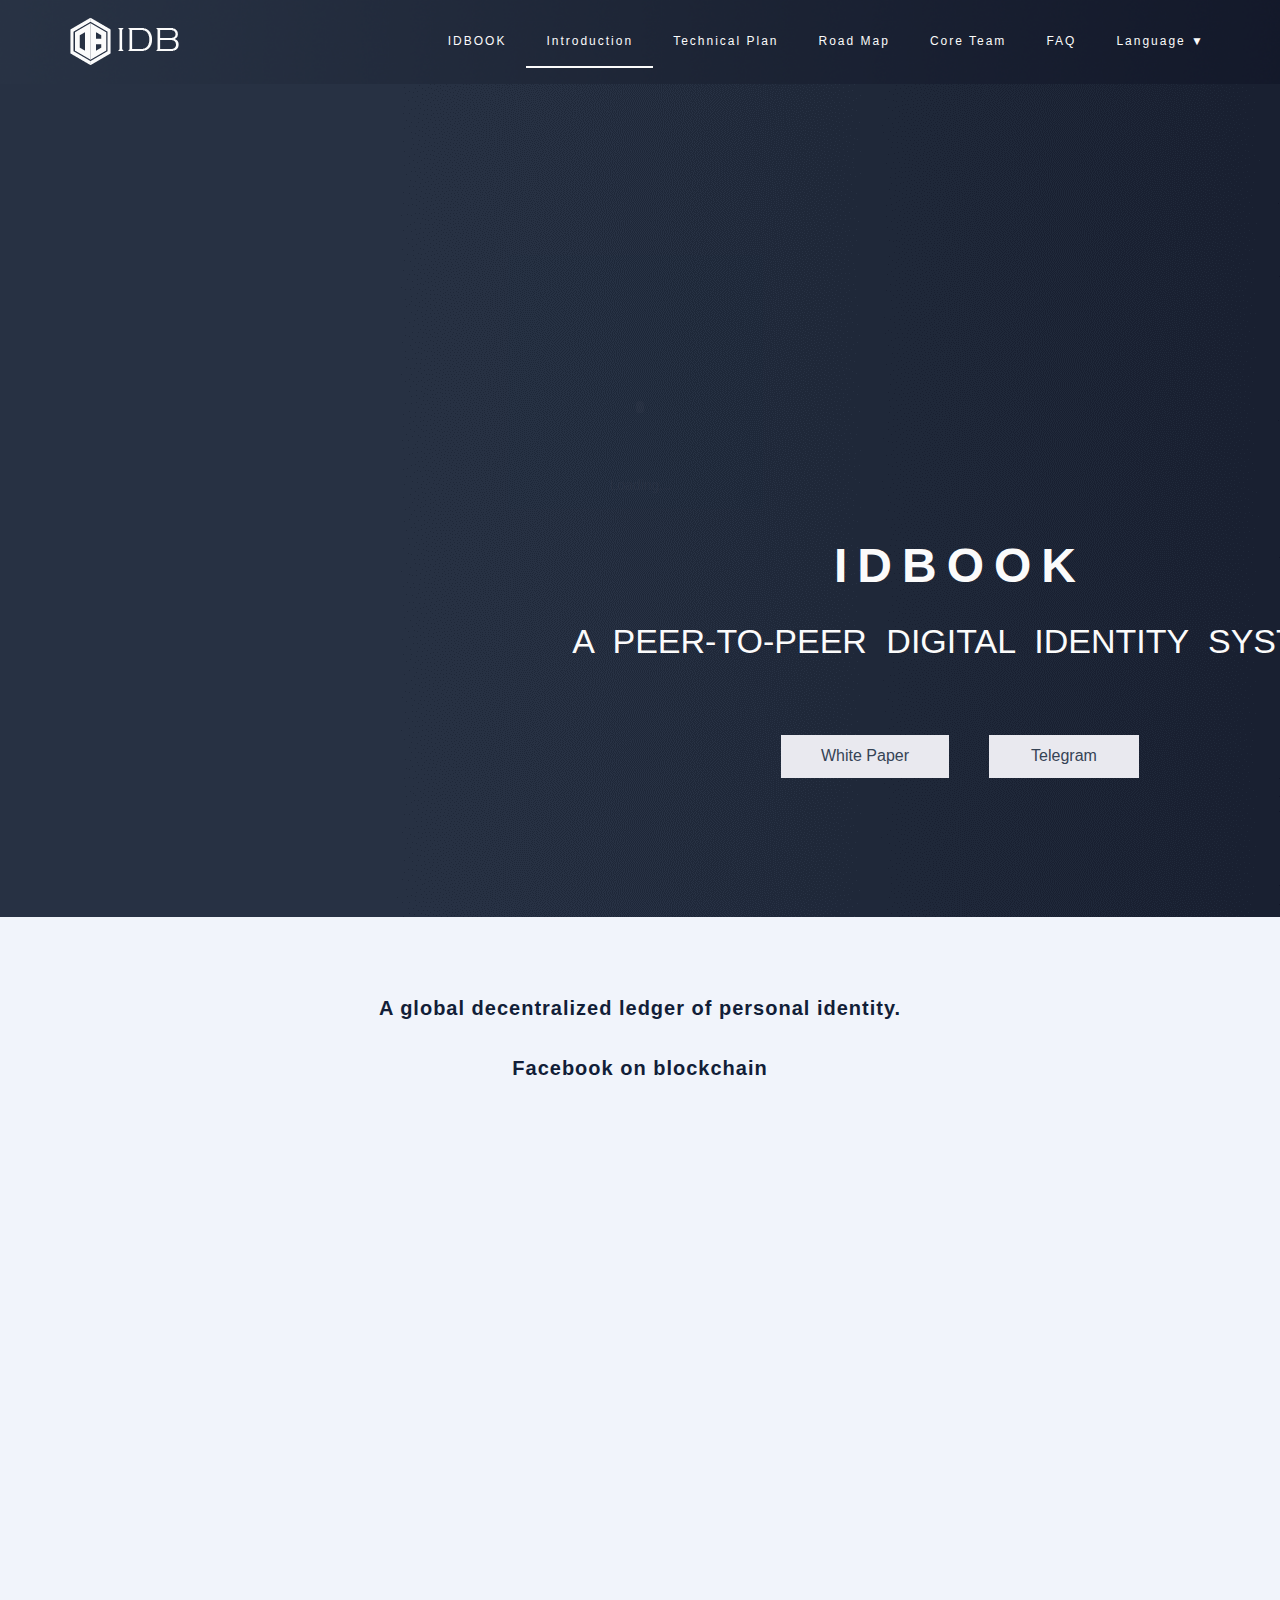
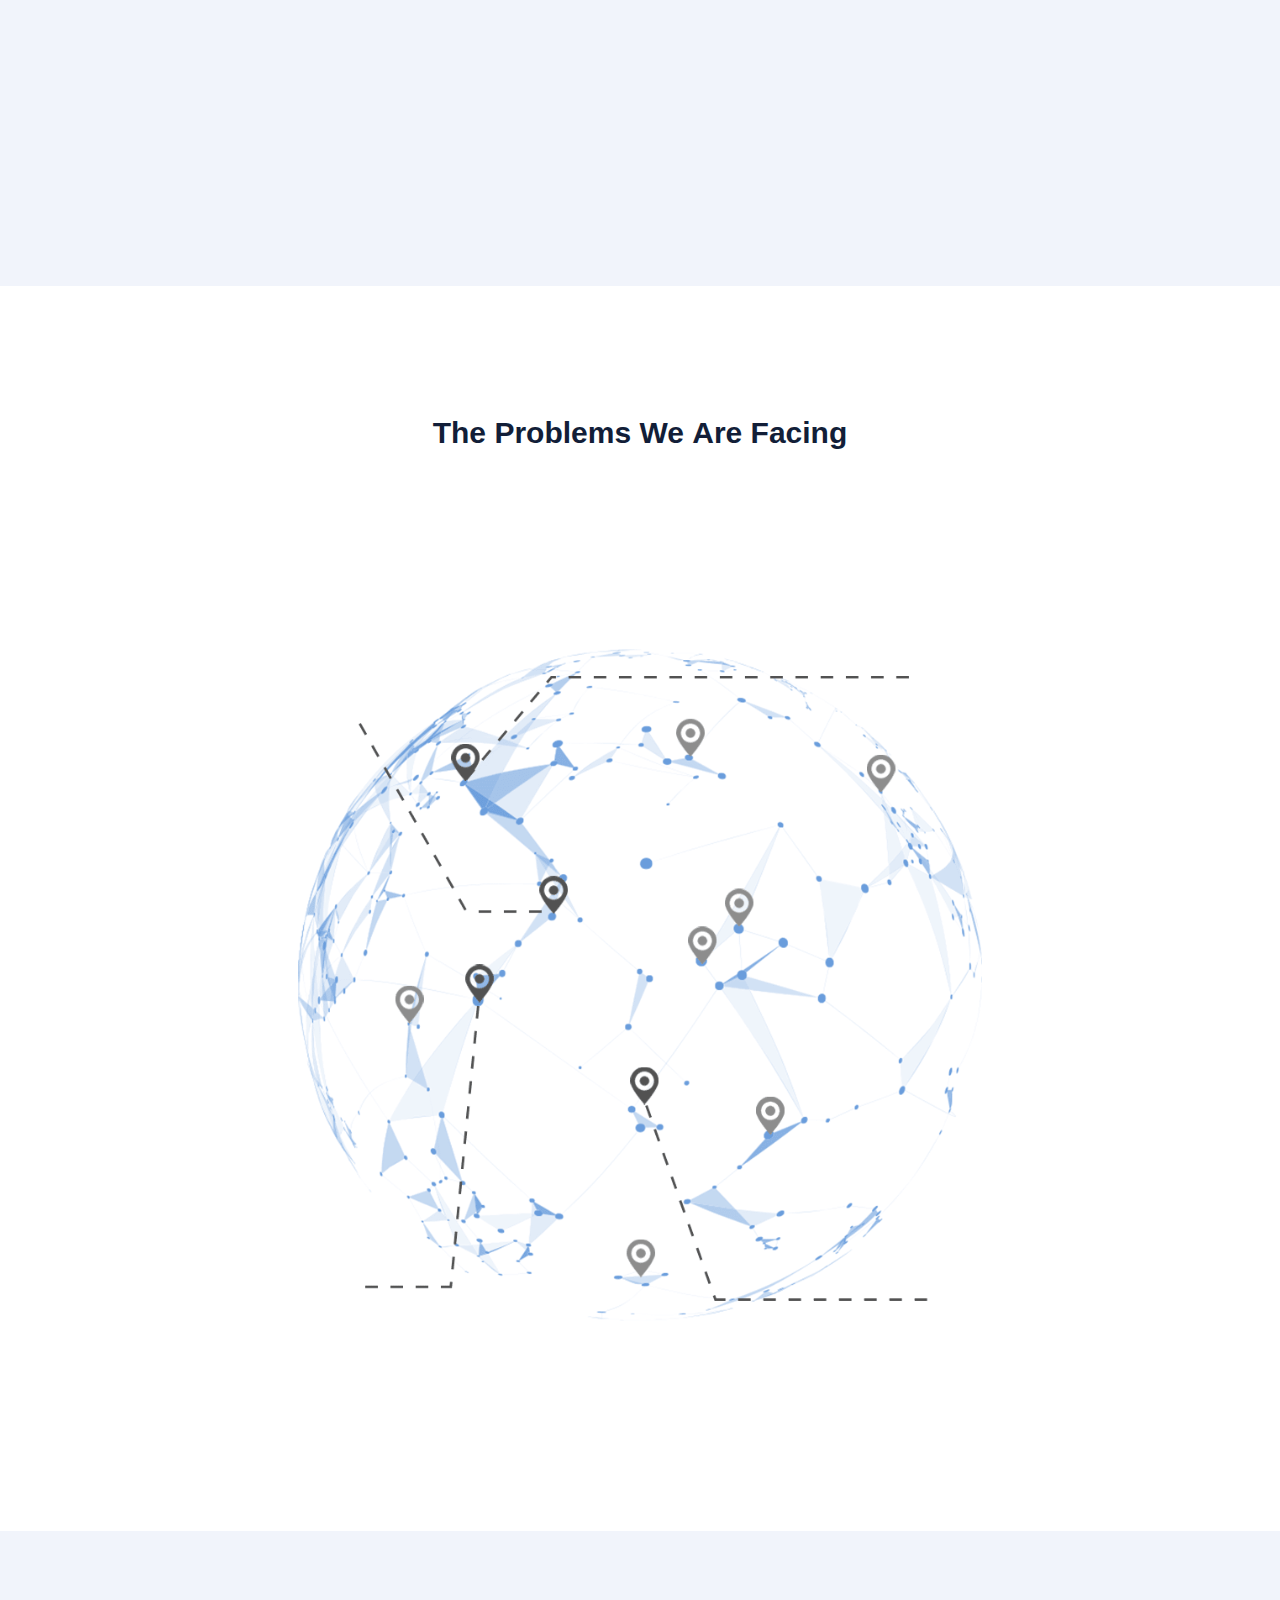
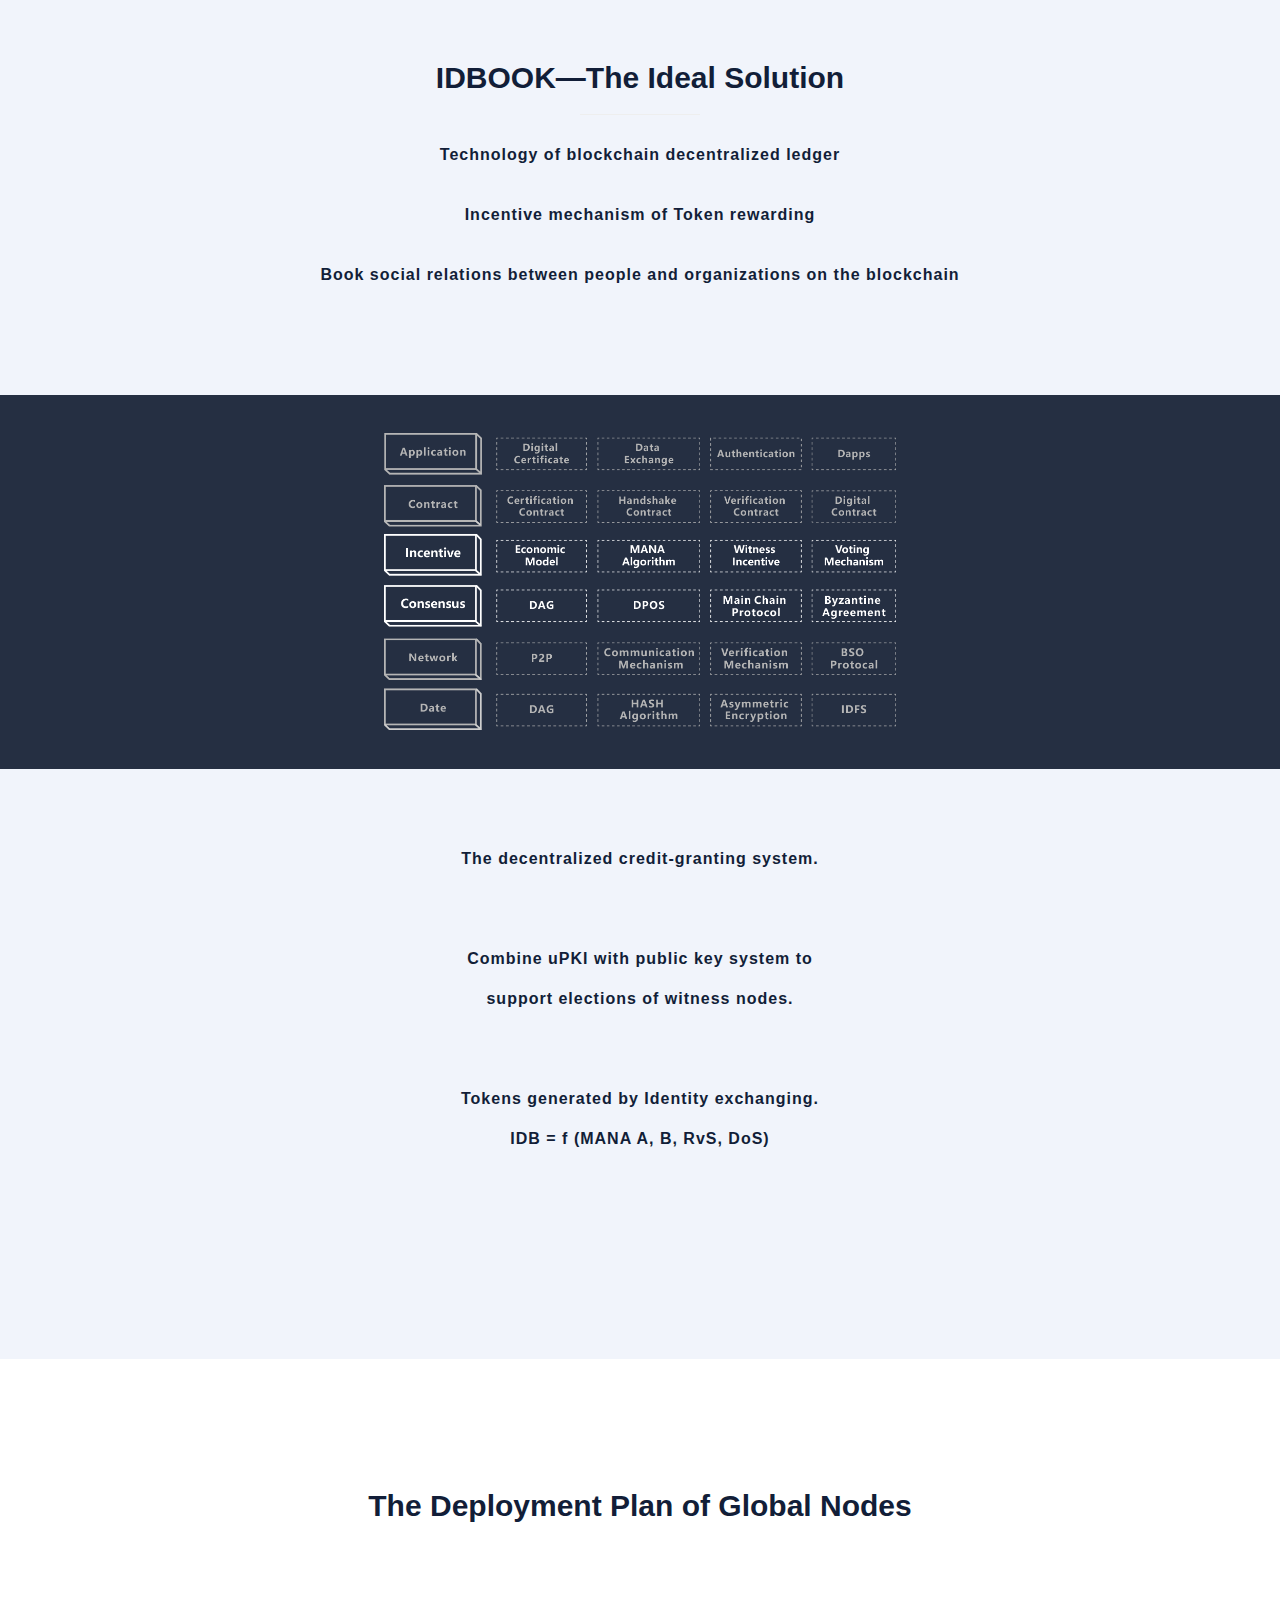
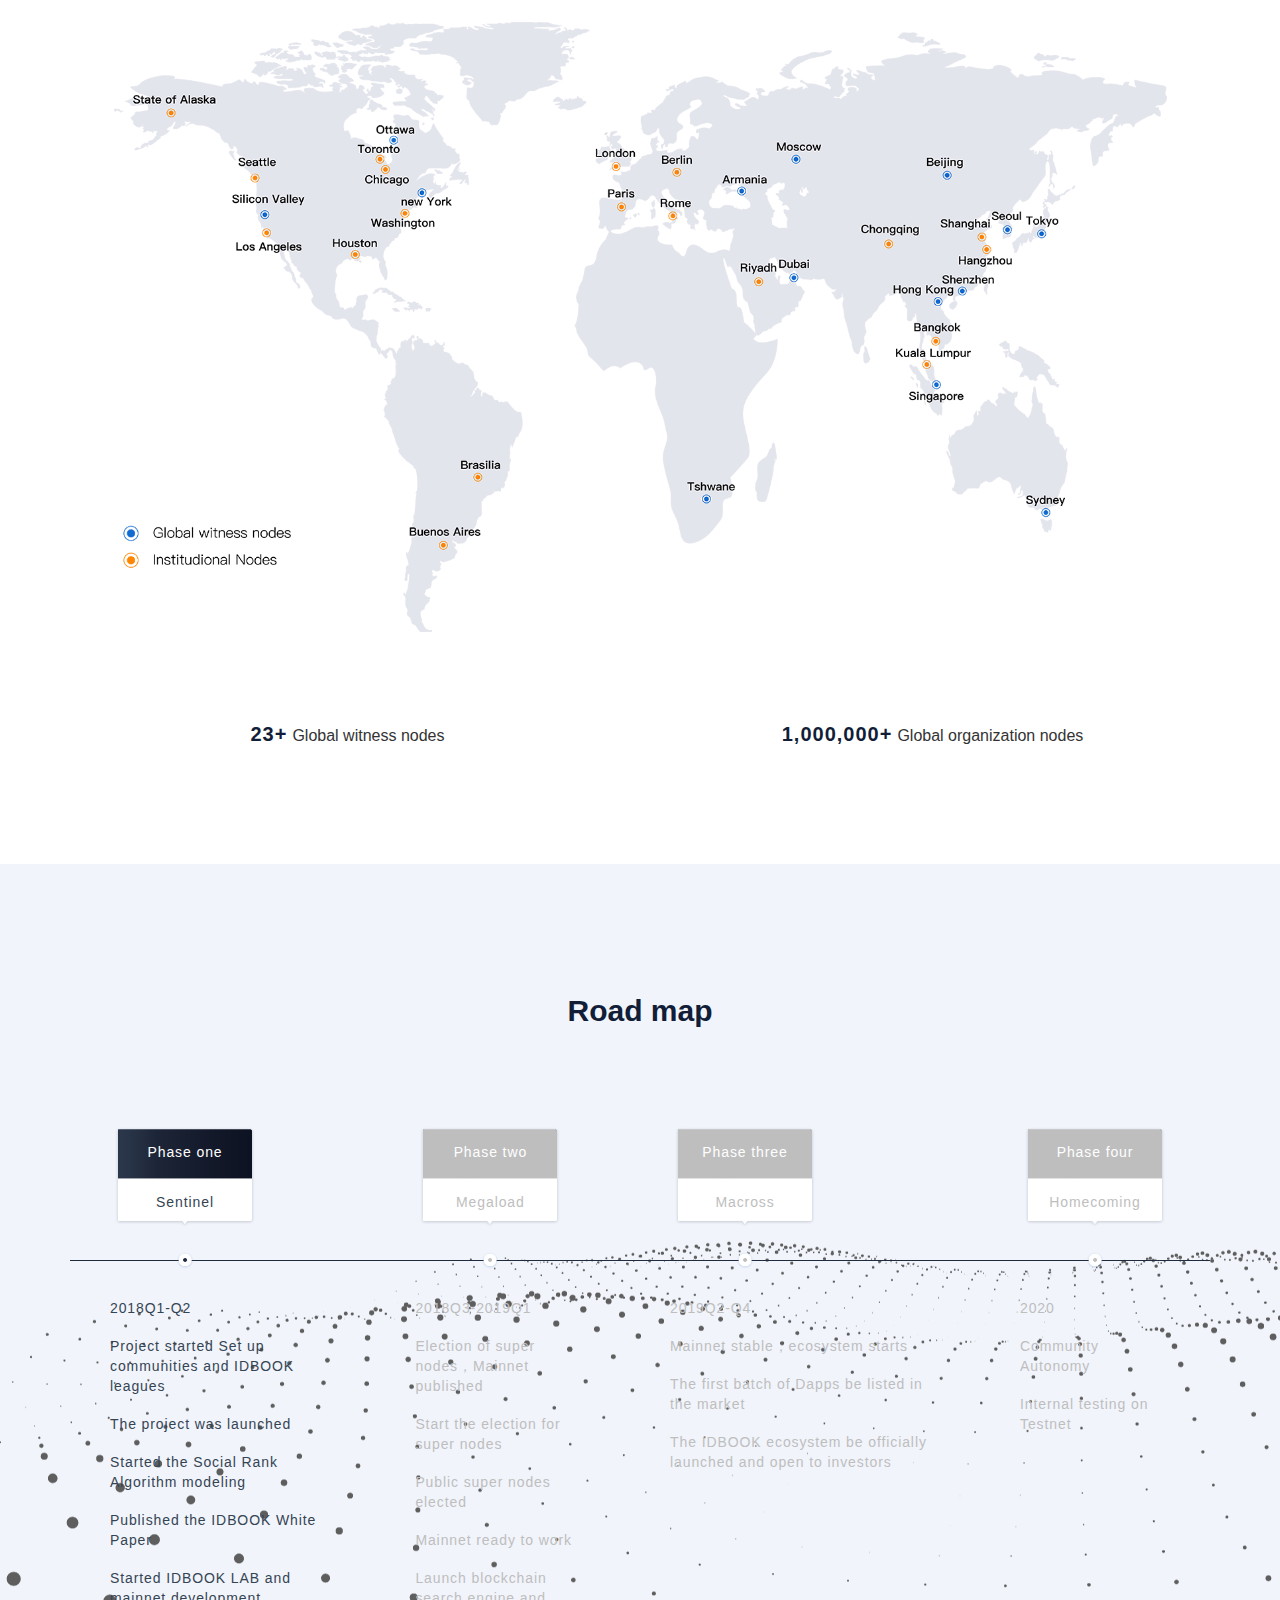
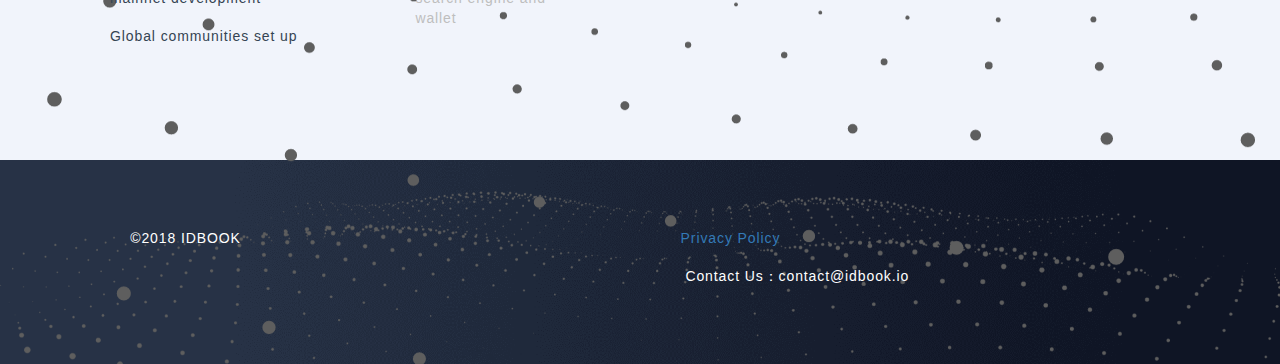
==== commit 43cd5d9d: "github link &twiter link" ====
--- a/index.html
+++ b/index.html
@@ -1,737 +1,552 @@
 <!DOCTYPE html>
 <html lang="en">
+
 <head>
 
-	<meta charset="utf-8">
+    <meta charset="utf-8">
     <meta http-equiv="X-UA-Compatible" content="IE=Edge">
-	<title></title>
-	<meta name="keywords" content="">
-	<meta name="description" content="">
-    <meta name="viewport" content="width=device-width, initial-scale=1">
+    <title>IDBOOK</title>
+    <meta name="keywords" content="">
+    <meta name="description" content="">
+    <!-- <meta name="viewport" content="width=device-width, initial-scale=1"> -->
     <link rel="Shortcut Icon" href="./images/favicon/logo16px.png">
-  	<link rel="apple-touch-icon-precomposed" href="./images/favicon/logo57px.png">
-  	<link rel="apple-touch-icon-precomposed" sizes="72x72" href="./images/favicon/logo72px.png">
-  	<link rel="apple-touch-icon-precomposed" sizes="114x114" href="./images/favicon/logo114px.png">
-	<!-- Bootstrap CSS
-   ================================================== -->
-	<link rel="stylesheet" href="css/bootstrap.min.css">
-
-	<!-- Animate CSS
-   ================================================== -->
-	<link rel="stylesheet" href="css/animate.min.css">
-
-	<!-- Font Icons
-   ================================================== -->
-	<link rel="stylesheet" href="css/font-awesome.min.css">
-	<link rel="stylesheet" href="css/et-line-font.css">
-
-	<!-- Nivo Lightbox CSS
-   ================================================== -->
-	<link rel="stylesheet" href="css/nivo-lightbox.css">
-	<link rel="stylesheet" href="css/nivo_themes/default/default.css">
-
-	<!-- Owl Carousel CSS
-   ================================================== -->
-   	<link rel="stylesheet" href="css/owl.theme.css">
-	<link rel="stylesheet" href="css/owl.carousel.css">
-
-	<!-- BxSlider CSS
-   ================================================== -->
-   	<link rel="stylesheet" href="css/bxslider.css">
-
-   	<!-- Main CSS
+    <link rel="apple-touch-icon-precomposed" href="./images/favicon/logo57px.png">
+    <link rel="apple-touch-icon-precomposed" sizes="72x72" href="./images/favicon/logo72px.png">
+    <link rel="apple-touch-icon-precomposed" sizes="114x114" href="./images/favicon/logo114px.png">
+    <!-- Bootstrap CSS
+   ================================================== -->
+    <link rel="stylesheet" href="css/bootstrap.min.css">
+
+    <!-- Animate CSS
+   ================================================== -->
+    <link rel="stylesheet" href="css/animate.min.css">
+
+    <!-- Font Icons
+   ================================================== -->
+    <link rel="stylesheet" href="css/font-awesome.min.css">
+    <link rel="stylesheet" href="css/et-line-font.css">
+
+    <!-- Nivo Lightbox CSS
+   ================================================== -->
+    <link rel="stylesheet" href="css/nivo-lightbox.css">
+    <link rel="stylesheet" href="css/nivo_themes/default/default.css">
+
+    <!-- Owl Carousel CSS
+   ================================================== -->
+    <link rel="stylesheet" href="css/owl.theme.css">
+    <link rel="stylesheet" href="css/owl.carousel.css">
+
+    <!-- BxSlider CSS
+   ================================================== -->
+    <link rel="stylesheet" href="css/bxslider.css">
+
+    <!-- Main CSS
    	================================================== -->
-	<link rel="stylesheet" href="css/style.css">
-
-	<!-- Google web font
-   ================================================== -->
-	<!-- <link href='https://fonts.googleapis.com/css?family=Raleway:700' rel='stylesheet' type='text/css'> -->
-
+    <link rel="stylesheet" href="css/style.css">
+
+    <!-- Google web font
+   ================================================== -->
+    <!-- <link href='https://fonts.googleapis.com/css?family=Raleway:700' rel='stylesheet' type='text/css'> -->
+    <!-- Javascript
+================================================== -->
 </head>
 
 <body data-spy="scroll" data-target=".navbar-collapse" data-offset="50">
 
 
-<!-- Preloader section
-================================================== -->
-<section  class="preloader preloader-load">
-
-	<!-- <div class="sk-rotating-plane"></div> -->
-	<div class="skype-loader">
-    <div class="dot">
-      <div class="first"></div>
-    </div>
-    <div class="dot"></div>
-    <div class="dot"></div>
-    <div class="dot"></div>
-  </div>
-	<div class="skype-loader-text">Lodding...</div>
-
-</section>
-
-
-<!-- Navigation section
-================================================== -->
-<section class="navbar navbar-fixed-top custom-navbar" id="navbar-bg" role="navigation">
-	<div class="container">
-
-		<div class="navbar-header">
-			<button class="navbar-toggle" data-toggle="collapse" data-target=".navbar-collapse">
+    <!-- Preloader section
+================================================== -->
+    <section class="preloader preloader-load">
+
+        <!-- <div class="sk-rotating-plane"></div> -->
+        <div class="skype-loader">
+            <div class="dot">
+                <div class="first"></div>
+            </div>
+            <div class="dot"></div>
+            <div class="dot"></div>
+            <div class="dot"></div>
+        </div>
+        <div class="skype-loader-text">Loading...</div>
+
+    </section>
+
+
+    <!-- Navigation section
+================================================== -->
+    <section class="navbar navbar-fixed-top custom-navbar" id="navbar-bg" role="navigation">
+        <div class="container">
+
+            <div class="navbar-header">
+                <button class="navbar-toggle" data-toggle="collapse" data-target=".navbar-collapse">
 				<span class="icon icon-bar"></span>
 				<span class="icon icon-bar"></span>
 				<span class="icon icon-bar"></span>
 			</button>
-			<a href="#home" class="smoothScroll navbar-brand">
-				<img src="images/logo.png" alt="logo">
-			</a>
-		</div>
-		<div class="collapse navbar-collapse">
-			<ul class="nav navbar-nav navbar-right">
-
-				<!-- <li><a href="#home" class="smoothScroll">HOME</a></li> -->
-
-				<li><a href="#home" class="smoothScroll smoothScroll-index">IDBOOK</a></li>
-				<li><a href="#work" class="smoothScroll smoothScroll-Introduction">Introduction</a></li>
-				<li><a href="#team" class="smoothScroll smoothScroll-Technical">Technical Plan</a></li>
-				<li><a href="#roadmap" class="smoothScroll smoothScroll-Road">Road Map</a></li>
-				<li><a href="#plan" class="smoothScroll smoothScroll-Core">Core Team</a></li>
-				<li><a href="#FQA" class="smoothScroll">FQA</a></li>
-
-				<!-- nav-dropdown language
+                <a href="#home" class="smoothScroll navbar-brand">
+                    <img src="images/logo.png" alt="logo">
+                </a>
+            </div>
+            <div class="collapse navbar-collapse">
+                <ul class="nav navbar-nav navbar-right">
+
+                    <!-- <li><a href="#home" class="smoothScroll">HOME</a></li> -->
+
+                    <li><a href="#home" class="smoothScroll smoothScroll-index">IDBOOK</a></li>
+                    <li><a href="#work" class="smoothScroll smoothScroll-Introduction">Introduction</a></li>
+                    <li><a href="#team" class="smoothScroll smoothScroll-Technical">Technical Plan</a></li>
+                    <li><a href="#roadmap" class="smoothScroll smoothScroll-Road">Road Map</a></li>
+                    <li><a href="core_team.html" class="smoothScroll smoothScroll-Core">Core Team</a></li>
+                    <li><a href="FAQ.html" class="smoothScroll">FAQ</a></li>
+
+                    <!-- nav-dropdown language
 				================================================== -->
-				<li id="nav-dropdown">
-					<a class="smoothScroll smoothScroll-language">Translations ▼</a>
-					<ul class="nav-dropdown">
-						<li>
-							<a class="zh">繁體中文</a>
-						</li>
-						<li>
-							<a class="en">English</a>
-						</li>
-					</ul>
-				</li>
-			</ul>
-		</div>
-
-	</div>
-</section>
-
-
-<!-- Homepage section
-================================================== -->
-<div id="home">
-	<div class="site-slider">
-        <ul class="bxslider">
-					<li>
-                <img src="images/slider/banner-bg.png" alt="slider image 1">
-								<div class="bxslider-bg">
-									<img src="images/slider/banner.png" alt="slider image 1">
-								</div>
-                <div class="container">
-                    <div class="row">
-                        <div class="col-md-12">
-                            <div class="slider-caption">
-                                <h2>IDBOOK</h2>
-                                <p class="color-white">A peer-to-peer digital identity system</p>
-																<div class="paper-wrap">
-																		<div class="paper-flex">
-																			<span>
-																					<a class="white-paper" href="https://www.idbook.io/idbook_en.pdf" target="_blank">White Paper</a>
-																					<!-- <a class="white" href="https://www.idbook.io/idbook_zh-Hant.pdf" target="_blank">White Paper1</a> -->
-																			</span>
-																		</div>
-																		<div class="paper-flex">
-																			<span>
-																				<a href="https://t.me/IDBGroup" target="_blank">Telegram</a>
-																			</span>
-																		</div>
-																</div>
-                            </div>
-                        </div>
-                    </div>
-                </div>
-            </li>
-        </ul>
-    </div> <!-- /.site-slider -->
-</div>
-
-<!-- Work section
-================================================== -->
-<section id="work" class="parallax-section">
-	<div class="container">
-		<div class="row">
-
-			<!-- Section title
+                    <li id="nav-dropdown">
+                        <a class="smoothScroll smoothScroll-language">Language ▼</a>
+                        <ul class="nav-dropdown">
+                            <li class="zh">
+                                <img src="images/CN.png" alt="CN">
+                            </li>
+                            <li class="en">
+                                <img src="images/EN.png" alt="EN">
+                            </li>
+                        </ul>
+                    </li>
+                </ul>
+            </div>
+
+        </div>
+    </section>
+
+
+    <!-- Homepage section
+================================================== -->
+    <div id="home">
+        <div class="site-slider">
+            <ul>
+                <li>
+                    <img class="site-slider-img" src="images/slider/banner-bg.png" alt="slider image 1">
+                    <div class="bxslider-bg">
+                        <img class="site-slider-img-bg" src="images/slider/banner.png" alt="slider image 1">
+                    </div>
+                    <div class="container">
+                        <div class="row">
+                            <div class="col-md-12">
+                                <div class="slider-caption">
+                                    <h2>IDBOOK</h2>
+                                    <p class="color-white">A PEER-TO-PEER DIGITAL IDENTITY SYSTEM</p>
+                                    <div class="paper-wrap">
+                                        <div class="paper-flex">
+                                            <span><a class="white-paper home-p2" href="https://docsend.com/view/rri3cbx" target="_blank">White Paper</a></span>
+                                        </div>
+                                        <div class="paper-flex">
+                                            <span><a class="home-p3" href="https://t.me/IDBGroup" target="_blank">Telegram</a></span>
+                                        </div>
+                                    </div>
+                                </div>
+                            </div>
+                        </div>
+                    </div>
+                </li>
+            </ul>
+        </div>
+        <!-- /.site-slider -->
+
+    </div>
+
+    <!-- Work section
+================================================== -->
+    <section id="work" class="parallax-section">
+        <div class="container">
+            <div class="row">
+
+                <!-- Section title
 			================================================== -->
-			<div class="col-md-offset-2 col-md-8 col-sm-offset-2 col-sm-8">
-				<div class="section-title">
-					<h3 id="heading" class="Idbook-p1">IDBOOK is essentially a decentralized book which use blockchain to record how individuals interact with one another and organizations. This system is much like the blockchain version of Facebook and people from different parts of the world have equal access to it.</h3>
-				</div>
-			</div>
-
-
-			<!-- Work Owl Carousel section
+                <div class="col-md-offset-1 col-md-10 col-sm-offset-1 col-sm-10">
+                    <div class="section-title">
+                        <h3 id="heading" class="Idbook-p1">A global decentralized ledger of personal identity</h3>
+                        <h3 id="heading" class="Idbook-p8">Facebook on blockchain</h3>
+                    </div>
+                    <div class="work-content">
+                        <div class="work-box">
+                            <div class="work-flex wow fadeInUp" data-wow-delay="0.3s">
+                                <div class="work-img">
+                                    <img src="./images/record-icon.png" alt="">
+                                    <div class="work-text">
+                                        <h3 class="Idbook-p2 Idbook-p2-ac">Users’ identity data will be permanently on IDBOOK.</h3>
+                                    </div>
+                                </div>
+                            </div>
+                            <div class="work-flex wow fadeInUp" data-wow-delay="0.3s">
+                                <div class="work-img">
+                                    <img src="./images/link-icon.png" alt="">
+                                    <div class="work-text work-text1">
+                                        <h3 class="Idbook-p4">Identity be recorded by consensus.</h3>
+                                    </div>
+                                </div>
+                            </div>
+                        </div>
+                        <div class="work-box">
+                            <div class="work-flex wow fadeInUp" data-wow-delay="0.3s">
+                                <div class="work-img">
+                                    <img src="./images/transnational-icon.png" alt="">
+                                    <div class="work-text">
+                                        <h3 class="Idbook-p6">Support Cross-border usage of identity data.</h3>
+                                    </div>
+                                </div>
+                            </div>
+                            <div class="work-flex wow fadeInUp" data-wow-delay="0.3s">
+                                <div class="work-img">
+                                    <img src="./images/setup-icon.png" alt="">
+                                    <div class="work-text work-text1">
+                                        <h3 class="Idbook-p7">Available for all business and services that require identity.</h3>
+                                    </div>
+                                </div>
+                            </div>
+                        </div>
+                    </div>
+                </div>
+                <!-- <div class="work-list-wrap">
+                    <div class="item col-md-4 col-sm-6 wow fadeInUp" data-wow-delay="0.3s">
+                        <img src="./images/record-icon.png" alt="">
+                        <h3 class="Idbook-p2 Idbook-p2-ac">User's Identity data will be permanently on IDBook</h3>
+                        <h3 class="Idbook-p3">and user's identity data can not being stolen or destroyed by any third party</h3>
+                    </div>
+
+                    <div class="item col-md-4 col-sm-6 wow fadeInUp" data-wow-delay="0.6s">
+                        <img src="./images/transnational-icon.png" alt="">
+                        <h3 class="Idbook-p4">User’s Identity won’t be restricted by regional laws</h3>
+                        <h3 class="Idbook-p5">Users can use their own identity data freely anywhere and anytime</h3>
+                    </div>
+
+                    <div class="item col-md-4 col-sm-6 wow fadeInUp" data-wow-delay="0.9s">
+                        <img src="./images/link-icon.png" alt="">
+                        <h3 class="Idbook-p6">Users’ identity will be record on IDBook by consensus</h3>
+                        <h3>&nbsp;</h3>
+                    </div>
+
+                    <div class="item col-md-4 col-sm-6 wow fadeInUp" data-wow-delay="0.9s">
+                        <img src="./images/setup-icon.png" alt="">
+                        <h3 class="Idbook-p7">All business and services that require identity confirmation</h3>
+                        <h3 class="Idbook-p8">could be set up on IDBook</h3>
+                    </div>
+                </div> -->
+
+
+            </div>
+        </div>
+    </section>
+
+
+    <!-- About section
+================================================== -->
+    <section id="about" class="parallax-section">
+        <div class="container">
+            <div class="section-title">
+                <h2 class="h2-cl Problem-p1">The Problems We Are Facing</h2>
+            </div>
+            <div class="about-list">
+                <div class="list-item list-item-small list-item1 wow fadeInUp" data-wow-delay="0.3s">
+                    <img src="./images/about-item-icon1.png" alt="">
+                    <h4 class="Problem-p2">Refugees are losing their identities</h4>
+                    <p class="Problem-p3">In Syria, more than one in ten refugees displaced because of war and lost their nationality and residence registration. Their basic civil rights, such as social security, education, residency and voting rights, have been written off. All
+                        these situation make them unable to move to modern society.</p>
+                </div>
+                <div class="list-item list-item-small list-item2 wow fadeInUp" data-wow-delay="0.6s">
+                    <img src="./images/about-item-icon2.png" alt="">
+                    <h4 class="Problem-p4">Technology giants are monopolizing Internet services and users’ privacy</h4>
+                    <p class="Problem-p5">A British consultancy has managed to get more than 87 million user data from Facebook, which has even affected the US election.  The disclosure of personal data from the centralized giants and the Internet private model has become
+                        an unavoidable malady.</p>
+                </div>
+            </div>
+
+            <img class="bg" src="./images/about-bg.png" alt="">
+
+            <div class="about-list">
+                <div class="list-item  list-item-small list-item3 wow fadeInUp" data-wow-delay="0.3s">
+                    <img src="./images/about-item-icon3.png" alt="">
+                    <h4 class="Problem-p6">Billion Invisible people</h4>
+                    <p class="Problem-p7">According to the statistics released by World Bank, over 1.1 billion people in the world have no formal status or lack of official identification, and therefore they have no access to public health care, education and financial services.
+                        Most of these "invisible people" are concentrated in Asia and Africa, and more than one-third are children.</p>
+                </div>
+                <div class="list-item list-item-small list-item4  wow fadeInUp" data-wow-delay="0.6s">
+                    <img src="./images/about-item-icon4.png" alt="">
+                    <h4 class="Problem-p8">Identity fraud becomes the norm of ICO projects</h4>
+                    <p class="Problem-p9">Fraudulent teams and celebrities endorsements continue to proliferate, initiators are unable to self-certify the true existence of team members, making the blockchain industry and ICO activities infamous, and the overall environment
+                        trust is extremely lacking.</p>
+                </div>
+            </div>
+        </div>
+    </section>
+
+
+    <!-- team section
+================================================== -->
+    <section id="team" class="parallax-section">
+        <div class="container">
+            <div class="row">
+                <div class="section-title">
+                    <h2 class="h2-cl Plan-p1">IDBOOK—The Ideal Solution</h2>
+                    <hr>
+                    <h3 id="heading" class="Plan-p2 algin-center">Technology of blockchain decentralized ledger</h3>
+                    <h3 id="heading" class="Plan-p3 algin-center">Incentive mechanism of Token rewarding</h3>
+                    <h3 id="heading" class="Plan-p4 algin-center">Book social relations between people and organizations on the blockchain</h3>
+                </div>
+            </div>
+        </div>
+        <div class="framework">
+            <img class="bg" src="./images/framework.png" alt="">
+        </div>
+        <div class="container">
+            <div class="row">
+                <div class="section-title">
+                    <h3 id="heading">
+                        <img class="heading-img" src="./images/mode.png" alt=""><span class="Plan-p5">The decentralized credit-granting system.</span>
+                    </h3>
+                    <h3 id="heading">
+                        <img class="heading-img" src="./images/body.png" alt="">
+                        <div class="margin_top">
+                            <span class="Plan-p6">Combine uPKI with public key system to</span>
+                            <br><span class="Plan-p7">support elections of witness nodes.</span>
+                        </div>
+                    </h3>
+                    <h3 id="heading">
+                        <img class="heading-img" src="./images/take-head.png" alt="">
+                        <div class="margin_top">
+                            <span class="Plan-p8">Tokens generated by Identity exchanging.</span>
+                            <br><span class="Plan-p9">IDB = f (MANA A, B, RvS, DoS)</span>
+                        </div>
+                    </h3>
+                </div>
+
+            </div>
+        </div>
+    </section>
+
+
+    <!-- Portfolio section
+================================================== -->
+    <section id="portfolio" class="parallax-section">
+        <div class="container">
+            <div class="row">
+
+                <!-- Section title
 			================================================== -->
-			<div id="owl-work" class="owl-carousel">
-
-				<div class="item col-md-4 col-sm-6 wow fadeInUp" data-wow-delay="0.3s">
-						<img src="./images/record-icon.png" alt="">
-						<h3 class="Idbook-p2">User's Identity data will be permanently on IDBook</h3>
-						<h3 class="Idbook-p3">and user's identity data can not being stolen or destroyed by any third party</h3>
-				</div>
-
-				<div class="item col-md-4 col-sm-6 wow fadeInUp" data-wow-delay="0.6s">
-						<img src="./images/transnational-icon.png" alt="">
-						<h3 class="Idbook-p4">User’s Identity won’t be restricted by regional laws</h3>
-						<h3 class="Idbook-p5">Users can use their own identity data freely anywhere and anytime</h3>
-				</div>
-
-				<div class="item col-md-4 col-sm-6 wow fadeInUp" data-wow-delay="0.9s">
-						<img src="./images/link-icon.png" alt="">
-						<h3 class="Idbook-p6">Users’ identity will be record on IDBook by consensus</h3>
-						<h3>&nbsp;</h3>
-				</div>
-
-				<div class="item col-md-4 col-sm-6 wow fadeInUp" data-wow-delay="0.9s">
-						<img src="./images/setup-icon.png" alt="">
-						<h3 class="Idbook-p7">All business and services that require identity confirmation</h3>
-						<h3 class="Idbook-p8">could be set up on IDBook</h3>
-				</div>
-
-			</div>
-
-		</div>
-	</div>
-</section>
-
-
-<!-- About section
-================================================== -->
-<section id="about" class="parallax-section">
-	<div class="container">
-		<div class="section-title">
-			<h2 class="h2-cl Problem-p1">The problem we are facing</h2>
-		</div>
-		<div class="about-list">
-			<div class="list-item list-item1">
-				<img src="./images/about-item-icon1.png" alt="">
-				<h4 class="Problem-p2">Refugees are losing their identities</h4>
-				<p class="Problem-p3">In Syria, more than one in ten refugees displaced because of war and lost their nationality and residence registration. Their basic civil rights, such as social security, education, residency and voting rights, have been written off. All these situation make them unable to move to modern society.</p>
-			</div>
-			<div class="list-item list-item2">
-				<img src="./images/about-item-icon2.png" alt="">
-				<h4 class="Problem-p4">Technology giants are monopolizing Internet services and users’ privacy</h4>
-				<p class="Problem-p5">A British consultancy has managed to get more than 87 million user data from Facebook, which has even affected the US election.  The disclosure of personal data from the centralized giants and the Internet private model has become an unavoidable malady.</p>
-			</div>
-		</div>
-
-		<img class="bg" src="./images/about-bg.png" alt="">
-
-		<div class="about-list">
-			<div class="list-item list-item3">
-				<img src="./images/about-item-icon3.png" alt="">
-				<h4 class="Problem-p6">Billion Invisible people</h4>
-				<p class="Problem-p7">According to the statistics released by World Bank, over 1.1 billion people in the world have no formal status or lack of official identification, and therefore they have no access to public health care, education and financial services. Most of these "invisible people" are concentrated in Asia and Africa, and more than one-third are children.</p>
-			</div>
-			<div class="list-item list-item4">
-				<img src="./images/about-item-icon4.png" alt="">
-				<h4 class="Problem-p8">Identity fraud becomes the norm of ICO projects</h4>
-				<p class="Problem-p9">Fraudulent teams and celebrities endorsements continue to proliferate, initiators are unable to self-certify the true existence of team members, making the blockchain industry and ICO activities infamous, and the overall environment trust is extremely lacking.</p>
-			</div>
-		</div>
-	</div>
-</section>
-
-
-<!-- team section
-================================================== -->
-<section id="team" class="parallax-section">
-	<div class="container">
-		<div class="row">
-			<div class="section-title">
-				<h2 class="h2-cl Plan-p1">IDBOOK—The Ideal Solution</h2>
-				<hr>
-				<h3 id="heading" class="Plan-p2">Using blockchain technology, design the incentive mechanism of Token rewarding, and record social relations between people and organizations on the blockchain.</h3>
-				<h3 id="heading" class="Plan-p3">1. Technical design: The Decentralized Credit-granting System (Picture)</h3>
-			</div>
-		</div>
-	</div>
-	<div class="framework">
-		<img class="bg" src="./images/framework.png" alt="">
-	</div>
-	<div class="container">
-		<div class="row">
-			<div class="section-title">
-				<h3 id="heading">
-					<span class="Plan-p4">2. uPKI combine with public key systems to support organization set up on the IDBook</span>
-					<br>
-					<span class="Plan-p5">Electing witness nodes and authenticate identity by consensus of communities</span>
-				</h3>
-				<h3 id="heading">
-					<span class="Plan-p6">3. Granting computing power to each user. Identities exchanging generate tokens.</span>
-					<br>
-					<span class="Plan-p7">IDB = f (MANA A, B, RvS, DoS)</span>
-				</h3>
-			</div>
-
-		</div>
-	</div>
-</section>
-
-
-<!-- Portfolio section
-================================================== -->
-<section id="portfolio" class="parallax-section">
-	<div class="container">
-		<div class="row">
-
-			<!-- Section title
+                <div class="section-title">
+                    <h2 class="h2-cl node-p1">The Deployment Plan of Global Nodes</h2>
+                </div>
+                <img class="bg portfolio-bg" src="./images/node-en.png" alt="">
+                <!-- <img class="bg" src="./images/node-en.png" alt=""> -->
+
+                <!-- Portfolio bottom section portfolio-bottom-flex
 			================================================== -->
-			<div class="section-title">
-				<h2 class="h2-cl node-p1">The Deployment Plan of Global Nodes</h2>
-			</div>
-			<img class="bg portfolio-bg" src="./images/node-en.png" alt="">
-			<!-- <img class="bg" src="./images/node-en.png" alt=""> -->
-
-            <!-- Portfolio bottom section portfolio-bottom-flex
+                <div>
+                    <div class="portfolio-bottom portfolio-bottom-flex">
+                        <div class="col-md-6 col-sm-6">
+                            <h3 id="heading">23+</h3><span class="node-p2">Global witness nodes</span>
+                        </div>
+                        <div class="col-md-6 col-sm-6">
+                            <h3 id="heading" class="node-p3"></h3><span class="node-p4">Global organization nodes</span>
+                        </div>
+                    </div>
+                </div>
+
+            </div>
+        </div>
+    </section>
+
+
+    <!-- The roadmap
+================================================== -->
+    <section id="roadmap" class="parallax-section">
+        <div class="container">
+            <div class="row">
+
+                <!-- Section title
 			================================================== -->
-            <div>
-            	<div class="portfolio-bottom">
-            		<div class="col-md-6 col-sm-12">
-            			<h3 id="heading">23+</h3><span class="node-p2">Global witness nodes</span>
-            		</div>
-								<div class="col-md-6 col-sm-12">
-            			<h3 id="heading" class="node-p3"></h3><span class="node-p4">Global organization nodes</span>
-            		</div>
-            	</div>
-            </div>
-
-		</div>
-	</div>
-</section>
-
-
-<!-- The roadmap
-================================================== -->
-<section id="roadmap" class="parallax-section">
-	<div class="container">
-		<div class="row">
-
-			<!-- Section title
+                <div class="section-title">
+                    <h2 class="h2-cl Roadmap-p1">Road map</h2>
+                </div>
+
+                <!-- Portfolio bottom section
 			================================================== -->
-			<div class="section-title">
-				<h2 class="h2-cl Roadmap-p1">Road map</h2>
-			</div>
-
-            <!-- Portfolio bottom section
-			================================================== -->
-					<div class="col-md-12 col-sm-12 roadmap-l">
-						<div class="road-flex">
-							<div class="road-flex-bd"></div>
-							<div class="road-flex-item road-flex-item-ac">
-								<div class="route-tag-ac">
-									<p class="Roadmap-p2">Phase one</p>
-									<p>Sentinel</p>
-								</div>
-								<div><img src="./images/route-line-ac.png" alt=""></div>
-								<div>
-									<p>2018Q1-Q2</p>
-									<p class="Roadmap-p3">Project started, set up communities and IDBOOK leagues</p>
-									<p class="Roadmap-p4">The project was launched</p>
-									<p class="Roadmap-p5">Started the Social Rank Algorithm modeling</p>
-									<p class="Roadmap-p6">Published the IDBOOK White Paper</p>
-									<p class="Roadmap-p7">Started IDBook LAB and mainnet development</p>
-									<p class="Roadmap-p8">Global comunities set up</p>
-									<p class="Roadmap-p9">Internal testing on Testnet</p>
-								</div>
-							</div>
-							<div class="road-flex-item">
-								<div class="route-tag">
-									<p class="Roadmap-p10">Phase two</p>
-									<p>Megaload</p>
-								</div>
-								<div><img src="./images/route-line.png" alt=""></div>
-								<div>
-									<p>2018Q3-2019Q1</p>
-									<p class="Roadmap-p11">Election of super nodes，Mainnet published</p>
-									<p class="Roadmap-p12">Start the election for super nodes</p>
-									<p class="Roadmap-p13">Public super nodes elected</p>
-									<p class="Roadmap-p14">Mainnet ready to work</p>
-									<p class="Roadmap-p15">Launch blockchain search engine and wallet</p>
-								</div>
-							</div>
-							<div class="road-flex-item">
-								<div class="route-tag">
-									<p class="Roadmap-p16">Phase three</p>
-									<p>Macross</p>
-								</div>
-								<div><img src="./images/route-line.png" alt=""></div>
-								<div>
-									<p>2019Q2-Q4</p>
-									<p class="Roadmap-p17">Mainnet stable，ecosystem starts</p>
-									<p class="Roadmap-p18">The first batch of Dapps be listed in the market</p>
-									<p class="Roadmap-p19">The IDBOOK ecosystem be officially launched and open to investors</p>
-								</div>
-							</div>
-							<div class="road-flex-item">
-								<div class="route-tag">
-									<p class="Roadmap-p20">Phase four</p>
-									<p>Homecoming</p>
-								</div>
-								<div><img src="./images/route-line.png" alt=""></div>
-								<div>
-									<p>2020</p>
-									<p class="Roadmap-p21">Community Autonomy</p>
-								</div>
-							</div>
-						</div>
-					</div>
-
-					<div class="col-md-12 col-sm-12 roadmap-s">
-						<div class="road-flex road-flex-column">
-							<!-- <div class="road-flex-bd"></div> -->
-							<div class="road-flex-item road-flex-item-ac">
-								<div class="route-tag-ac">
-									<p class="Roadmap-p2">Phase one</p>
-									<p>SENTINEL</p>
-								</div>
-								<div><img src="./images/route-line-ac.png" alt=""></div>
-								<div>
-									<p>2018Q1-Q2</p>
-									<p class="Roadmap-p3">Project started, set up communities and IDBOOK leagues</p>
-									<p class="Roadmap-p4">The project was launched</p>
-									<p class="Roadmap-p5">Started the Social Rank Algorithm modeling</p>
-									<p class="Roadmap-p6">Published the IDBOOK White Paper</p>
-									<p class="Roadmap-p7">Started IDBook LAB and mainnet development</p>
-									<p class="Roadmap-p8">Global comunities set up</p>
-									<p class="Roadmap-p9">Internal testing on Testnet</p>
-								</div>
-							</div>
-							<div class="road-flex-item">
-								<div class="route-tag">
-									<p class="Roadmap-p10">Phase two</p>
-									<p>Megaload</p>
-								</div>
-								<div><img src="./images/route-line.png" alt=""></div>
-								<div>
-									<p>2018Q3-2019Q1</p>
-									<p class="Roadmap-p11">Election of super nodes，Mainnet published</p>
-									<p class="Roadmap-p12">Start the election for super nodes</p>
-									<p class="Roadmap-p13">Public super nodes elected</p>
-									<p class="Roadmap-p14">Mainnet ready to work</p>
-									<p class="Roadmap-p15">Launch blockchain search engine and wallet</p>
-								</div>
-							</div>
-							<div class="road-flex-item">
-								<div class="route-tag">
-									<p class="Roadmap-p16">Phase three</p>
-									<p>Macross</p>
-								</div>
-								<div><img src="./images/route-line.png" alt=""></div>
-								<div>
-									<p>2019Q2-Q4</p>
-									<p class="Roadmap-p17">Mainnet stable，ecosystem starts</p>
-									<p class="Roadmap-p18">The first batch of Dapps be listed in the market</p>
-									<p class="Roadmap-p19">The IDBOOK ecosystem be officially launched and open to investors</p>
-								</div>
-							</div>
-							<div class="road-flex-item">
-								<div class="route-tag">
-									<p class="Roadmap-p20">Phase four</p>
-									<p>Homecoming</p>
-								</div>
-								<div><img src="./images/route-line.png" alt=""></div>
-								<div>
-									<p>2020</p>
-									<p class="Roadmap-p21">Community Autonomy</p>
-								</div>
-							</div>
-						</div>
-					</div>
-
-		</div>
-	</div>
-</section>
-
-
-<!-- Plan section
-================================================== -->
-<section id="plan" class="parallax-section">
-	<div class="container">
-		<div class="row">
-			<!-- Section title
-			================================================== -->
-			<div class="section-title">
-				<h2 class="Team-p1">Team</h2>
-			</div>
-			<div class="col-md-4 col-sm-6 wow fadeInUp" data-wow-delay="0.9s">
-				<div class="team-wrapper">
-					<img src="images/gor.png" class="img-responsive" alt="team img">
-						<div class="team-des">
-							<h4>Gor Vogormyan</h4>
-							<h4 class="Team-p2"></h4>
-							<h4 class="Team-p3">The secretary-general of BSL, Singapore</h4>
-							<h4 class="Team-p4">Doctor of political economy</h4>
-						</div>
-				</div>
-			</div>
-
-			<div class="col-md-4 col-sm-6 wow fadeInUp" data-wow-delay="1.3s">
-				<div class="team-wrapper">
-					<img src="images/Paul.png" class="img-responsive" alt="team img">
-						<div class="team-des">
-							<h4>Paul Ma</h4>
-							<h4 class="Team-p5"></h4>
-							<h4 class="Team-p6">Pre-partner and COO of Liepin.com</h4>
-							<h4 class="Team-p7"></h4>
-						</div>
-				</div>
-			</div>
-
-			<div class="col-md-4 col-sm-6 wow fadeInUp" data-wow-delay="1.6s">
-				<div class="team-wrapper">
-					<img src="images/andrew.png" class="img-responsive" alt="team img">
-						<div class="team-des">
-							<h4>Andrew</h4>
-							<h4 class="Team-p8">Mechanical encryption engineer of the USA Airplane</h4>
-							<h4 class="Team-p9">Former CTO of USA 1World Block Chain LLC</h4>
-							<h4 class="Team-p10">senior IT architect</h4>
-						</div>
-				</div>
-			</div>
-
-		</div>
-	</div>
-</section>
-
-
-<!-- Contact section
-================================================== -->
-<section id="contact" class="parallax-section">
-	<div class="container">
-		<div class="row">
-			<!-- Section title
-			================================================== -->
-			<div class="section-title">
-				<h2 class="h2-cl Consultants-p1">Consultants</h2>
-			</div>
-			<div class="wow-wrap">
-			<div class="col-md-4 col-sm-6 wow fadeInUp" data-wow-delay="0.9s">
-				<div class="team-wrapper">
-					<img src="images/team1.png" class="img-responsive" alt="team img">
-						<div class="team-des">
-							<h4 class="Consultants-p2">Cho Min Sick</h4>
-							<h4 class="Consultants-p3">International Strategic Investment consultant</h4>
-							<h4 class="Consultants-p4">Ministry of Economy and Finance（MOEF）consultant</h4>
-							<h4 class="Consultants-p5">Kakao’s Guest Director & Chief of the Supervisory Board</h4>
-						</div>
-				</div>
-			</div>
-
-			<div class="col-md-4 col-sm-6 wow fadeInUp" data-wow-delay="1.3s">
-				<div class="team-wrapper">
-					<img src="images/team2.png" class="img-responsive" alt="team img">
-						<div class="team-des">
-							<h4 class="Consultants-p6">James Ji</h4>
-							<h4 class="Consultants-p7">International Strategic Investment Consultant</h4>
-							<h4 class="Consultants-p8">Renowned Angel Investor</h4>
-							<h4 class="Consultants-p9">Former Senior Executive of Huawei & China Motion</h4>
-							<h4 class="Consultants-p10">Founder of Guoyan Investment</h4>
-						</div>
-				</div>
-			</div>
-
-			<div class="col-md-4 col-sm-6 wow fadeInUp" data-wow-delay="1.6s">
-				<div class="team-wrapper">
-					<img src="images/team3.png" class="img-responsive" alt="team img">
-						<div class="team-des">
-							<h4 class="Consultants-p11">Yixiang Zhu</h4>
-							<h4 class="Consultants-p12">Security Consultant</h4>
-							<h4 class="Consultants-p13">Former Director of China’s National Engineering Laboratory of Mobile Internet Service System and Application Security</h4>
-							<h4 class="Consultants-p14">President of the Expert Committee of Blockchain Security Lab (Singapore)</h4>
-						</div>
-				</div>
-			</div>
-
-			<div class="col-md-4 col-sm-6 wow fadeInUp" data-wow-delay="1.9s">
-				<div class="team-wrapper">
-					<img src="images/team4.png" class="img-responsive" alt="team img">
-						<div class="team-des">
-							<h4 class="Consultants-p15">Ashely Li</h4>
-							<h4 class="Consultants-p16">Algorithmics Scientist</h4>
-							<h4 class="Consultants-p17">Doctoral Supervisor</h4>
-							<h4 class="Consultants-p18">Alibaba’s Huoshui Scholar</h4>
-							<h4 class="Consultants-p19">List of Hundred scholars of Chongqing University</h4>
-							<h4 class="Consultants-p20">Senior Visiting Scholar at University of Illinois at Urbana-Champaign and City University of Hong Kong</h4>
-						</div>
-				</div>
-			</div>
-
-			<div class="col-md-4 col-sm-6 wow fadeInUp" data-wow-delay="2.2s">
-				<div class="team-wrapper">
-					<img src="images/team5.png" class="img-responsive" alt="team img">
-						<div class="team-des">
-							<h4 class="Consultants-p21">Felix Liang</h4>
-							<h4 class="Consultants-p22">Product Consultant</h4>
-							<h4 class="Consultants-p23">CTO of Weway Technology, leader of China Telecom’s R&D programme for blockchain applications</h4>
-						</div>
-				</div>
-			</div>
-
-			</div>
-		</div>
-	</div>
-</section>
-
-
-<!-- FQA section
-================================================== -->
-<section id="FQA" class="parallax-section">
-	<div class="container">
-		<div class="row">
-			<!-- Section title
-			================================================== -->
-			<div class="section-title">
-				<h2 class="h2-cl">FQA</h2>
-			</div>
-			<div class="wow-wrap">
-			<div class="col-md-12 col-sm-6 wow fadeInUp" data-wow-delay="0.9s">
-				<div class="team-des">
-					<h4 class="FQA-p1">1.What is ID BOOK？</h4>
-					<p>
-						<span class="FQA-p2">IDBOOK is a peer-to-peer digital identity system which reconstructs the trust relationship between people and people,  and people and organization. IDBook dedicates to construct a new structure of social division of labor. </span>
-						<br />
-						<span class="FQA-p3">Want to know more？Please check</span>
-						<a class="FQA-p4 white-paper" href="">IDbook whitepaper for more details.</a>
-					</p>
-				</div>
-			</div>
-
-			<div class="col-md-12 col-sm-6 wow fadeInUp" data-wow-delay="1.3s">
-				<div class="team-des">
-					<h4 class="FQA-p5">2.What is the mission of ID BOOK？</h4>
-					<p>
-						<ul>
-							<li class="FQA-p6">
-								Ensuring Security and Authenticity of the User's Identity.
-							</li>
-							<li class="FQA-p7">
-								DataReturn identity value to the user: IDBook has established a complete personal identification protocol, so that each person's identity data only belongs to himself. Users’ identity data are protected and any third parties could not get users’ identity data without permission. IDBook is using this protocol to combat with centralized organization for data leakage.  
-							</li>
-							<li class="FQA-p8">
-								IDBOOK invites organization to be set up on the blockchain and uses Tokens to incentive individuals and organizations to record their relationships into the distributed and open ledger. IDBook dedicates to build a new society of individuals and organization on the blockchain. 
-							</li>
-							<li class="FQA-p9">
-								Open Dapp portal to encourage developers to design a variety of Dapp based on the features of ID book. Those Dapp could be adapted to various scenes in social life and overturn the traditional personal identity usage model.
-							</li>
-						</ul>
-					</p>
-				</div>
-			</div>
-
-			<div class="col-md-12 col-sm-6 wow fadeInUp" data-wow-delay="1.6s">
-				<div class="team-des">
-					<h4 class="FQA-p10">3.What is ID Bucks？</h4>
-					<p class="FQA-p11">ID Bucks(Trade mark：IDB）The only token to motivate people to use and maintain the IDBook network. IDB could be obtained through identity exchanging between users and could be used to pay for services provided by nodes.</p>
-				</div>
-			</div>
-
-			<div class="col-md-12 col-sm-6 wow fadeInUp" data-wow-delay="1.9s">
-				<div class="team-des">
-					<h4 class="FQA-p12">4.How to acquire IDB？</h4>
-					<p>
-						<ol type="a">
-							<li class="FQA-p13">
-								Users could purchase IDB on authorited exchanges or get certain amount of IDB from identity exchange. 
-							</li>
-							<li class="FQA-p14">
-								IDB's mining total is 10.2 billion, after the total is mined up, the following ID exchange will not produce new IDB. Each release of 1 million IDB will trigger by 100 thousands of new users set up on IDBOOK.
-							</li>
-						</ol>
-					</p>
-				</div>
-			</div>
-
-			<div class="col-md-12 col-sm-6 wow fadeInUp" data-wow-delay="2.2s">
-				<div class="team-des">
-					<h4 class="FQA-p15">5.What is MANA？</h4>
-					<p>
-						<ol type="a">
-							<li class="FQA-p16">MANA is the unit of measuring the value of an identity. When people try to quantify the value of a person's identity, we need to collect their degree of participation in society to evaluate their social influence.In a broader context, the term MANA is close to influence, fame, social skills, connections and popularity.</li>
-							<li class="FQA-p17">The MANA value will be raised accordingly in the process of first time identity exchange or identity authentication.</li>
-							<li class="FQA-p18">The MANA value will directly affect the amount of IDB obtained by each user in the ID exchange process.</li>
-						</ol>
-					</p>
-				</div>
-			</div>
-
-			<div class="col-md-12 col-sm-6 wow fadeInUp" data-wow-delay="2.5s">
-				<div class="team-des">
-					<h4 class="FQA-p19">6.What qualifications does organization/institutional need to provide？</h4>
-					<p>
-						<ol type="a">
-							<li class="FQA-p20">Any institution or individual could apply for becoming node on IDBOOK. Real-world Organization needs to provide information for verification when applies to become node of IDBOOK, and certain amount of IDB need to be locked as deposit. </li>
-							<li class="FQA-p21">After becoming node, organizations could provide individual users with identity authentication and other services. Also, those organizations will be responsible for data storage of IDBOOK, and to reach consensus about personal data with other nodes on the blockchain.</li>
-						</ol>
-					</p>
-				</div>
-			</div>
-
-			<div class="col-md-12 col-sm-6 wow fadeInUp" data-wow-delay="2.8s">
-				<div class="team-des">
-					<h4 class="FQA-p22">7.Could I develop an Dapp on ID BOOK？ What could I get？</h4>
-					<p>
-						<ol type="a">
-							<li class="FQA-p23">As an open source public blockchain, users and organizations could develop DApp on IDBOOK chain freely. And all DApp could be logged in by the ID set up on IDBOOK.</li>
-							<li class="FQA-p24">By contributing to the IDBOOK eco-system, developers will be rewarded.</li>
-						</ol>
-					</p>
-				</div>
-			</div>
-
-			</div>
-		</div>
-	</div>
-</section>
-
-<!-- Footer section
-================================================== -->
-<footer id="footer">
-	<div class="container">
-		<div class="row">
-			<div class="col-md-6 col-sm-6 wow fadeInUp footer-flex" data-wow-delay="1.6s">
-				<div>
-					<p>&copy;2018 IDBOOK</p>
-				</div>
-			</div>
-			<div class="col-md-6 col-sm-6 wow fadeInUp footer-flex" data-wow-delay="1.6s">
-				<div>
-					<!-- <p><span class="footer-p1">Legal Disclaimer</span> &nbsp;&nbsp;&nbsp;|&nbsp;&nbsp;&nbsp; <span class="footer-p2">Privacy Terms</span></p> -->
-					<p><span class="footer-p3">Contact Us</span>：contact@idbook.io</p>
-				</div>
-			</div>
-		</div>
-	</div>
-</footer>
-
-
-<!-- Javascript
-================================================== -->
-<script src="js/jquery.js"></script>
-<script src="js/jquery.cookie.js"></script>
-<script src="js/jquery.i18n.properties.js"></script>
-<script src="js/bootstrap.min.js"></script>
-<script src="js/smoothscroll.js"></script>
-<script src="js/nivo-lightbox.min.js"></script>
-<script src="js/jquery.easing-1.3.js"></script>
-<script src="js/plugins.js"></script>
-<script src="js/owl.carousel.min.js"></script>
-<script src="js/jquery.parallax.js"></script>
-<script src="js/wow.min.js"></script>
-<script src="js/custom.js"></script>
-<script type="text/javascript">
-
-</script>
-
+                <div class="col-md-12 col-sm-12 roadmap-l">
+                    <div class="road-flex">
+                        <div class="road-flex-bd"></div>
+                        <div class="road-flex-item road-flex-item-ac">
+                            <div class="route-tag-ac">
+                                <p class="Roadmap-p2">Phase one</p>
+                                <p>Sentinel</p>
+                            </div>
+                            <div><img src="./images/route-line-ac.png" alt=""></div>
+                            <div>
+                                <p>2018Q1-Q2</p>
+                                <p class="Roadmap-p3">Project started, set up communities and IDBOOK leagues</p>
+                                <p class="Roadmap-p4">The project was launched</p>
+                                <p class="Roadmap-p5">Started the Social Rank Algorithm modeling</p>
+                                <p class="Roadmap-p6">Published the IDBOOK White Paper</p>
+                                <p class="Roadmap-p7">Started IDBook LAB and mainnet development</p>
+                                <p class="Roadmap-p8">Global comunities set up</p>
+                            </div>
+                        </div>
+                        <div class="road-flex-item">
+                            <div class="route-tag">
+                                <p class="Roadmap-p10">Phase two</p>
+                                <p>Megaload</p>
+                            </div>
+                            <div><img src="./images/route-line.png" alt=""></div>
+                            <div>
+                                <p>2018Q3-2019Q1</p>
+                                <p class="Roadmap-p11">Election of super nodes，Mainnet published</p>
+                                <p class="Roadmap-p12">Start the election for super nodes</p>
+                                <p class="Roadmap-p13">Public super nodes elected</p>
+                                <p class="Roadmap-p14">Mainnet ready to work</p>
+                                <p class="Roadmap-p15">Launch blockchain search engine and wallet</p>
+                            </div>
+                        </div>
+                        <div class="road-flex-item">
+                            <div class="route-tag">
+                                <p class="Roadmap-p16">Phase three</p>
+                                <p>Macross</p>
+                            </div>
+                            <div><img src="./images/route-line.png" alt=""></div>
+                            <div>
+                                <p>2019Q2-Q4</p>
+                                <p class="Roadmap-p17">Mainnet stable，ecosystem starts</p>
+                                <p class="Roadmap-p18">The first batch of Dapps be listed in the market</p>
+                                <p class="Roadmap-p19">The IDBOOK ecosystem be officially launched and open to investors</p>
+                            </div>
+                        </div>
+                        <div class="road-flex-item">
+                            <div class="route-tag">
+                                <p class="Roadmap-p20">Phase four</p>
+                                <p>Homecoming</p>
+                            </div>
+                            <div><img src="./images/route-line.png" alt=""></div>
+                            <div>
+                                <p>2020</p>
+                                <p class="Roadmap-p21">Community Autonomy</p>
+                                <p class="Roadmap-p9">Internal testing on Testnet</p>
+                            </div>
+                        </div>
+                    </div>
+                </div>
+
+                <div class="col-md-12 col-sm-12 roadmap-s">
+                    <div class="road-flex road-flex-column">
+                        <!-- <div class="road-flex-bd"></div> -->
+                        <div class="road-flex-item road-flex-item-ac">
+                            <div class="route-tag-ac">
+                                <p class="Roadmap-p2">Phase one</p>
+                                <p>SENTINEL</p>
+                            </div>
+                            <div><img src="./images/route-line-ac.png" alt=""></div>
+                            <div>
+                                <p>2018Q1-Q2</p>
+                                <p class="Roadmap-p3">Project started, set up communities and IDBOOK leagues</p>
+                                <p class="Roadmap-p4">The project was launched</p>
+                                <p class="Roadmap-p5">Started the Social Rank Algorithm modeling</p>
+                                <p class="Roadmap-p6">Published the IDBOOK White Paper</p>
+                                <p class="Roadmap-p7">Started IDBook LAB and mainnet development</p>
+                                <p class="Roadmap-p8">Global comunities set up</p>
+                                <p class="Roadmap-p9">Internal testing on Testnet</p>
+                            </div>
+                        </div>
+                        <div class="road-flex-item">
+                            <div class="route-tag">
+                                <p class="Roadmap-p10">Phase two</p>
+                                <p>Megaload</p>
+                            </div>
+                            <div><img src="./images/route-line.png" alt=""></div>
+                            <div>
+                                <p>2018Q3-2019Q1</p>
+                                <p class="Roadmap-p11">Election of super nodes，Mainnet published</p>
+                                <p class="Roadmap-p12">Start the election for super nodes</p>
+                                <p class="Roadmap-p13">Public super nodes elected</p>
+                                <p class="Roadmap-p14">Mainnet ready to work</p>
+                                <p class="Roadmap-p15">Launch blockchain search engine and wallet</p>
+                            </div>
+                        </div>
+                        <div class="road-flex-item">
+                            <div class="route-tag">
+                                <p class="Roadmap-p16">Phase three</p>
+                                <p>Macross</p>
+                            </div>
+                            <div><img src="./images/route-line.png" alt=""></div>
+                            <div>
+                                <p>2019Q2-Q4</p>
+                                <p class="Roadmap-p17">Mainnet stable，ecosystem starts</p>
+                                <p class="Roadmap-p18">The first batch of Dapps be listed in the market</p>
+                                <p class="Roadmap-p19">The IDBOOK ecosystem be officially launched and open to investors</p>
+                            </div>
+                        </div>
+                        <div class="road-flex-item">
+                            <div class="route-tag">
+                                <p class="Roadmap-p20">Phase four</p>
+                                <p>Homecoming</p>
+                            </div>
+                            <div><img src="./images/route-line.png" alt=""></div>
+                            <div>
+                                <p>2020</p>
+                                <p class="Roadmap-p21">Community Autonomy</p>
+                            </div>
+                        </div>
+                    </div>
+                </div>
+
+            </div>
+        </div>
+    </section>
+
+    <!-- Footer section
+================================================== -->
+    <footer id="footer">
+        <div class="container">
+            <div class="row">
+                <div class="wow-wrap">
+                    <div class="col-md-6 col-sm-6 footer-flex">
+                        <div>
+                            <p>&copy;2018 IDBOOK</p>
+                        </div>
+                    </div>
+                    <div class="col-md-6 col-sm-6 footer-flex footer-flex1">
+                        <div>
+                            <p><a href="privacy_terms.html" class="footer-p2">Privacy Policy</a></p>
+                            <p>
+                                <a href="https://github.com/IDBOOK" target="_blank"><img class="contact_icon" src="./images/Github-8.png" alt=""></a>
+                                <a href="https://twitter.com/IDBFoundation" target="_blank"><img class="contact_icon" src="./images/Twitter-2.png" alt=""></a><span class="footer-p3">Contact Us</span>：contact@idbook.io</p>
+                        </div>
+                    </div>
+                </div>
+            </div>
+        </div>
+    </footer>
+
+
+    <script src="js/jquery.js"></script>
+    <script src="js/fastclick.js"></script>
+    <script src="js/jquery.cookie.js"></script>
+    <script src="js/jquery.i18n.properties.js"></script>
+    <script src="js/bootstrap.min.js"></script>
+    <script src="js/smoothscroll.js"></script>
+    <script src="js/nivo-lightbox.min.js"></script>
+    <script src="js/jquery.easing-1.3.js"></script>
+    <script src="js/plugins.js"></script>
+    <!-- <script src="js/owl.carousel.min.js"></script> -->
+    <script src="js/jquery.parallax.js"></script>
+    <script src="js/wow.min.js"></script>
+    <script src="js/custom.js"></script>
+    <script type="text/javascript">
+        $(document).ready(function() {
+            $(".Problem-p2, .Problem-p4,.Problem-p6,.Problem-p8").click(function() {
+                if ($(this).parent().hasClass('list-item-small')) {
+                    $(this).parent().removeClass('list-item-small')
+                } else {
+                    $(this).parent().addClass('list-item-small')
+                }
+            });
+        });
+    </script>
 </body>
-</html>
+
+</html>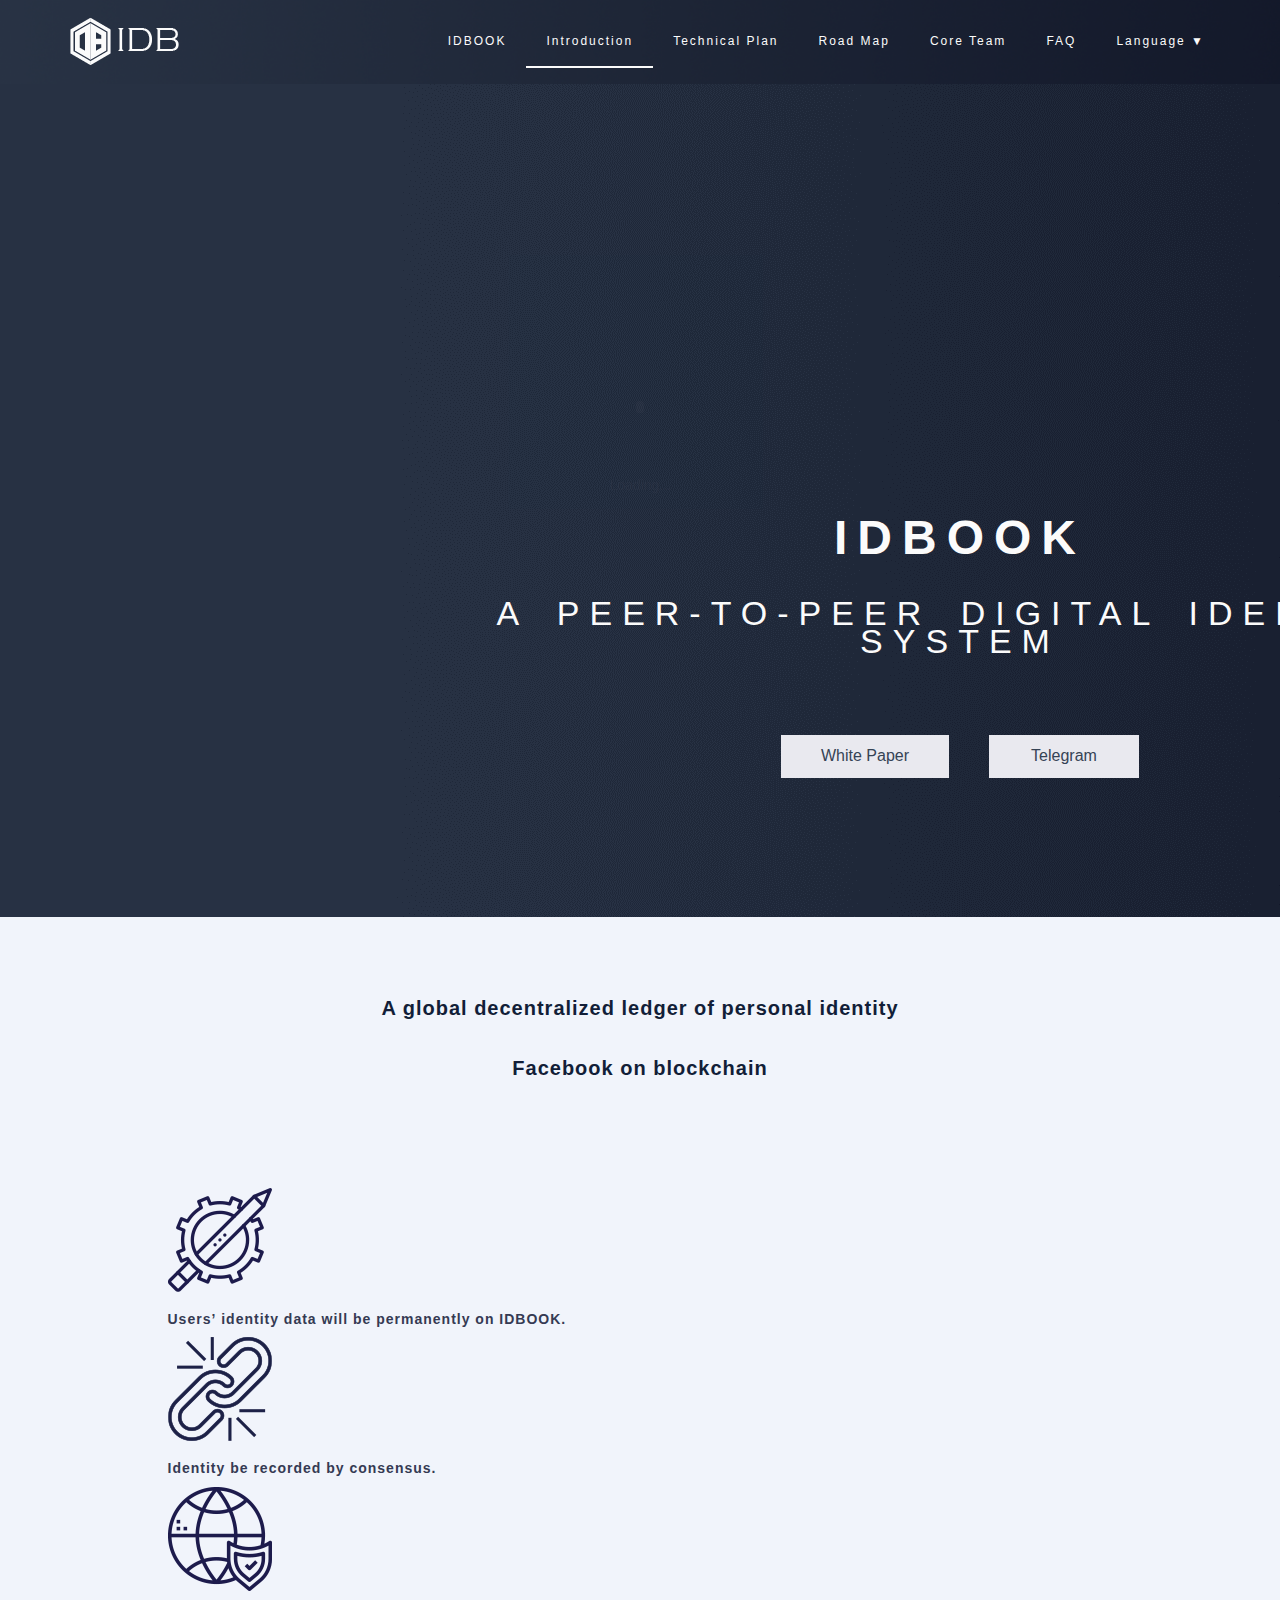
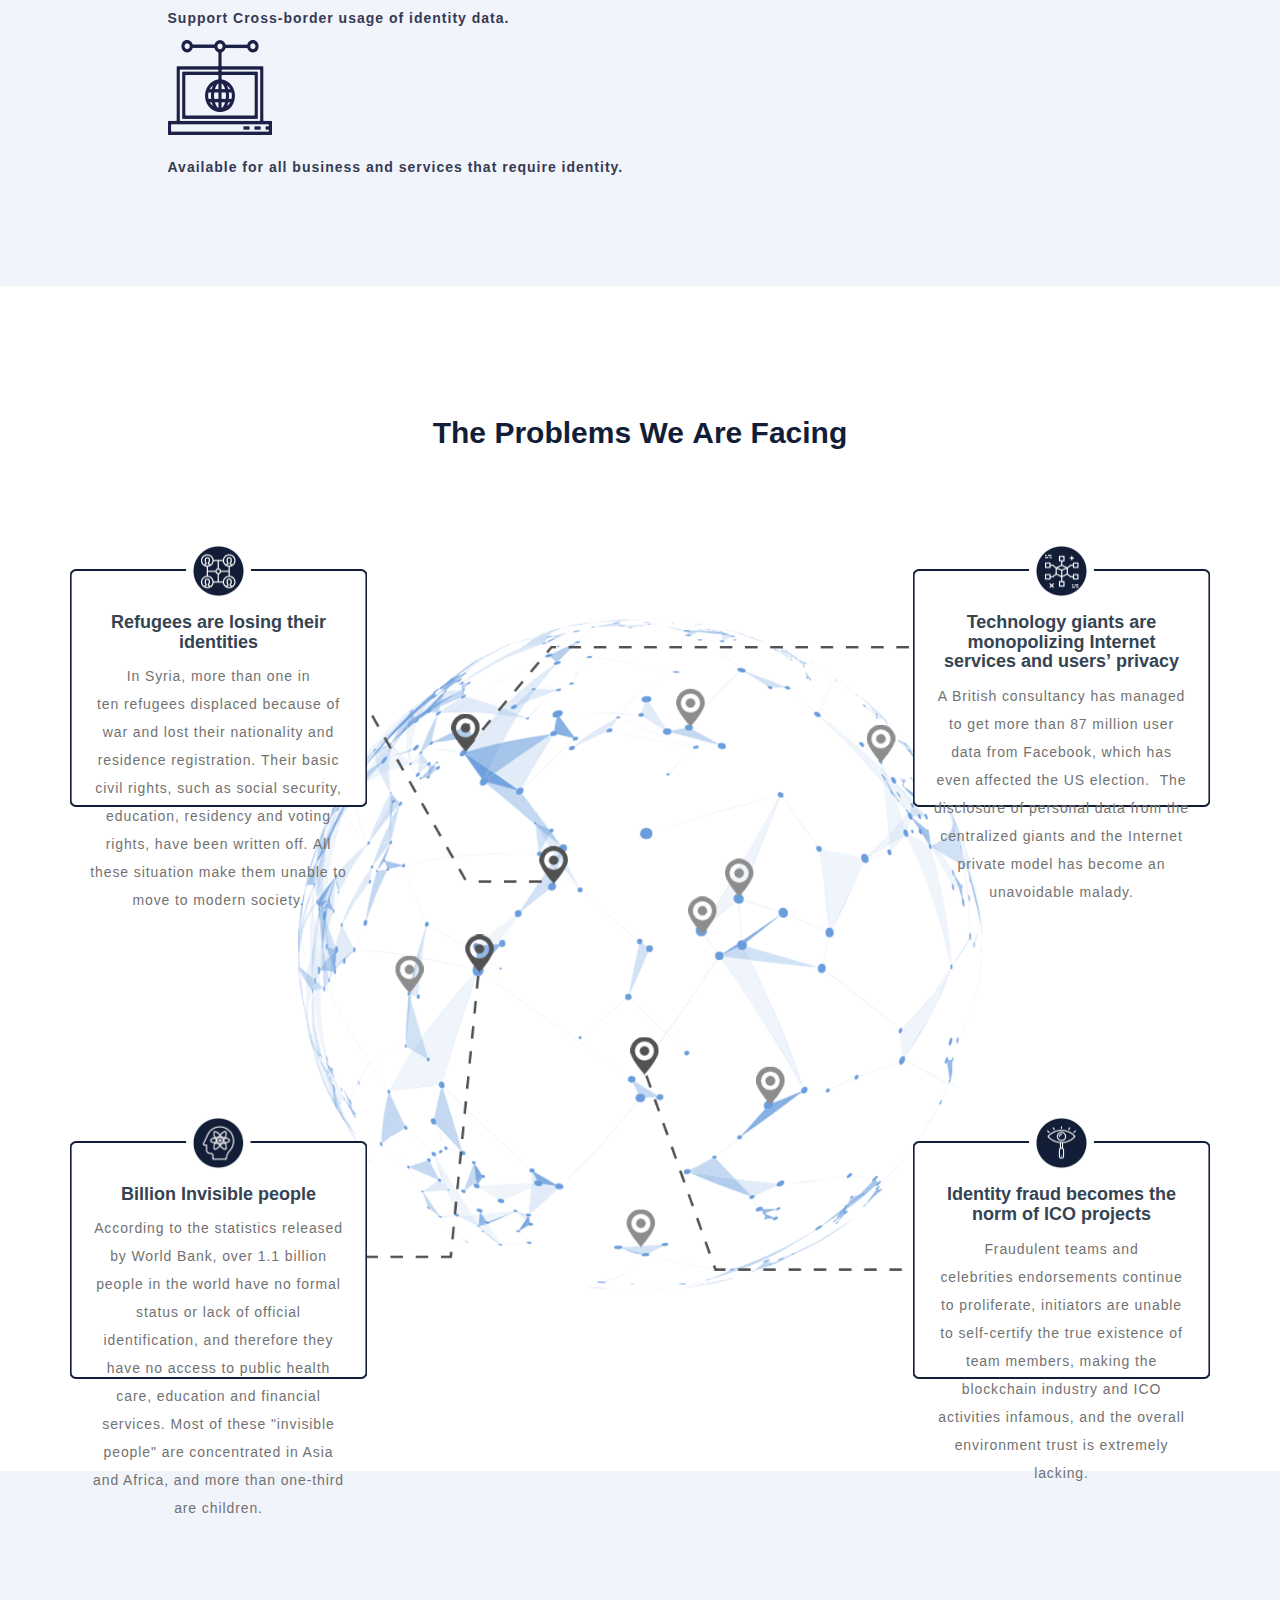
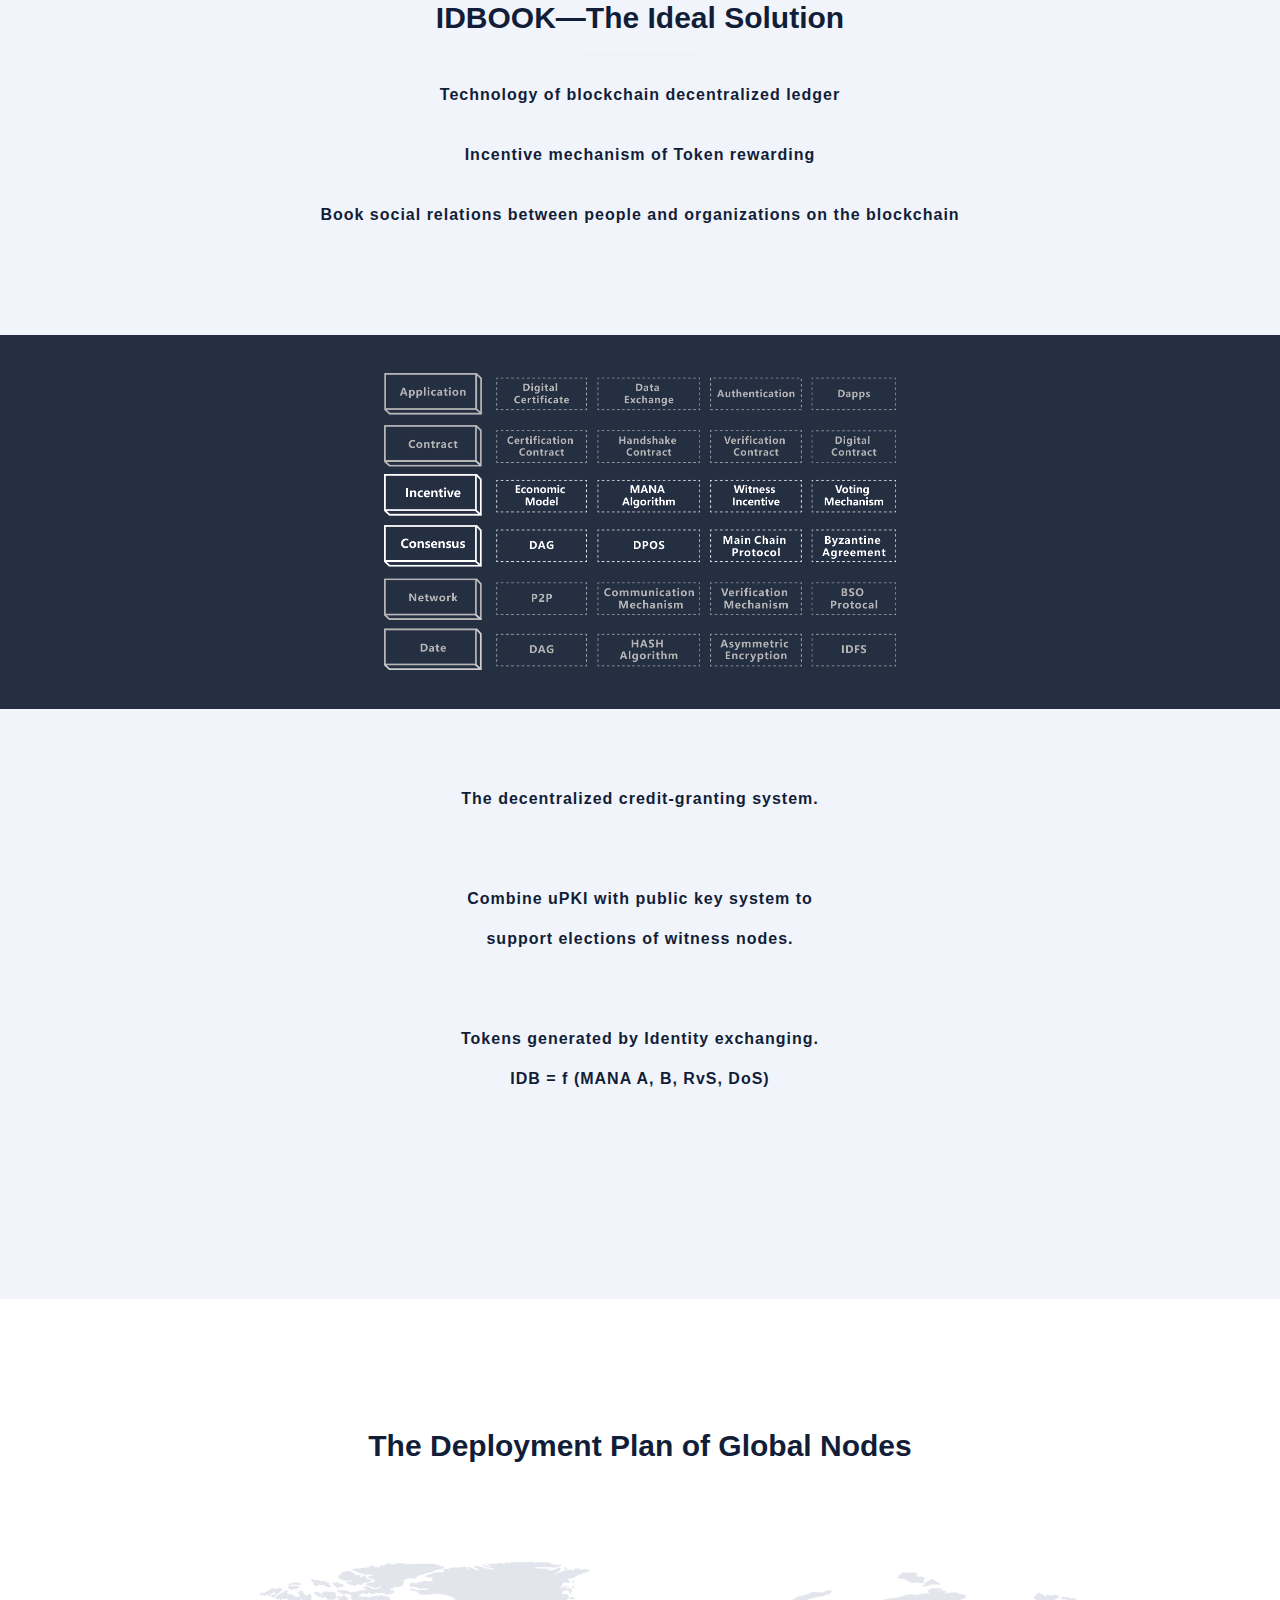
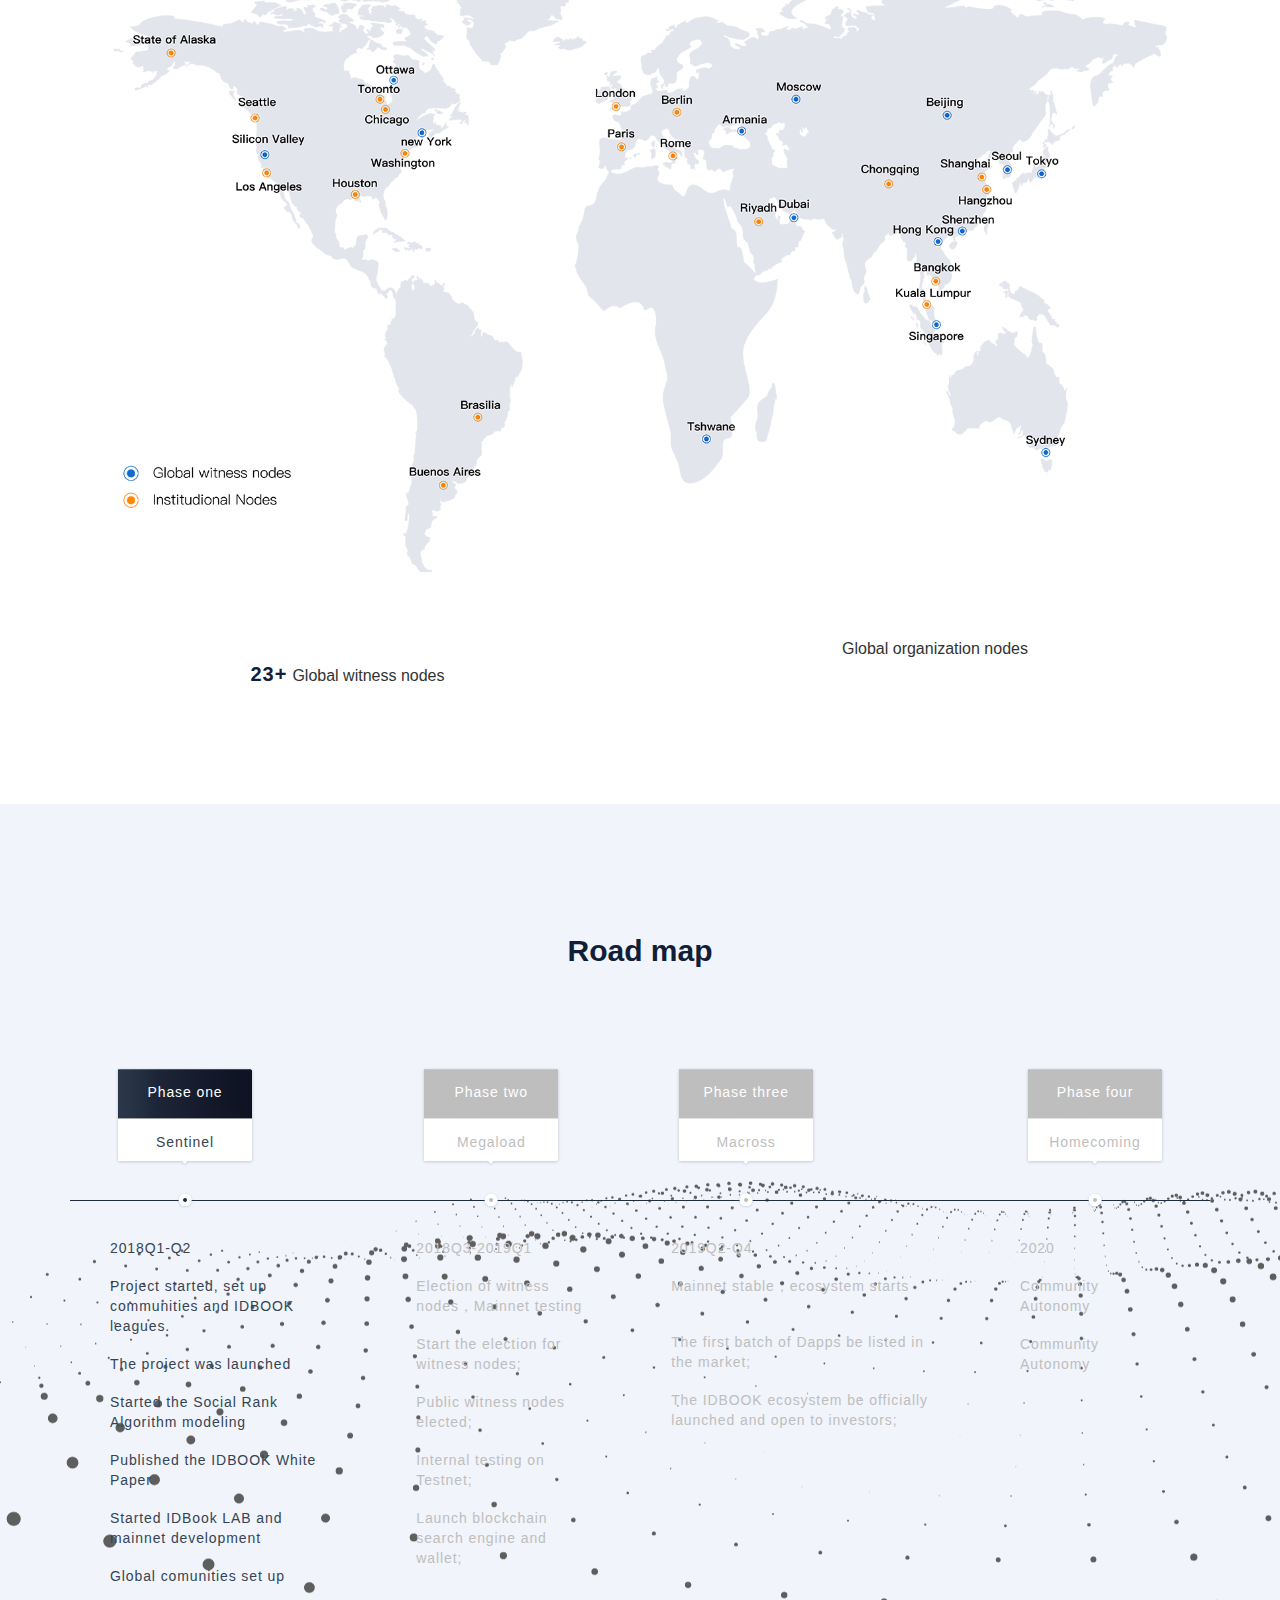
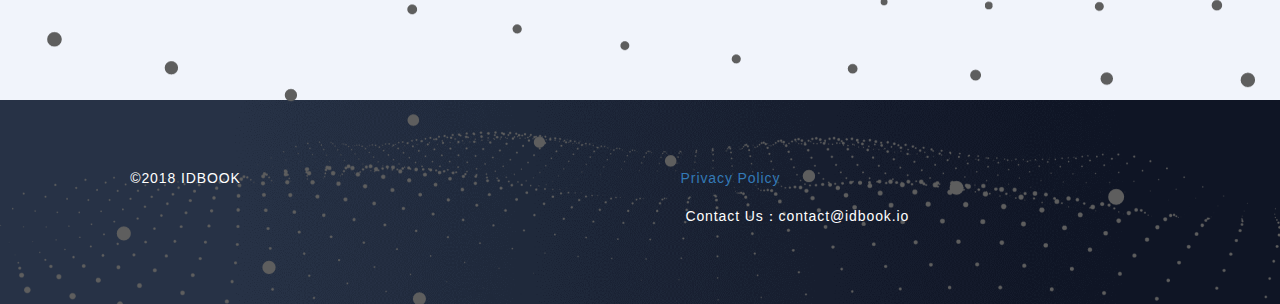
==== commit a001c320: "文案修改" ====
--- a/index.html
+++ b/index.html
@@ -381,7 +381,7 @@
                             <div><img src="./images/route-line-ac.png" alt=""></div>
                             <div>
                                 <p>2018Q1-Q2</p>
-                                <p class="Roadmap-p3">Project started, set up communities and IDBOOK leagues</p>
+                                <p class="Roadmap-p3">Project started, set up communities and IDBOOK leagues.</p>
                                 <p class="Roadmap-p4">The project was launched</p>
                                 <p class="Roadmap-p5">Started the Social Rank Algorithm modeling</p>
                                 <p class="Roadmap-p6">Published the IDBOOK White Paper</p>
@@ -397,11 +397,11 @@
                             <div><img src="./images/route-line.png" alt=""></div>
                             <div>
                                 <p>2018Q3-2019Q1</p>
-                                <p class="Roadmap-p11">Election of super nodes，Mainnet published</p>
-                                <p class="Roadmap-p12">Start the election for super nodes</p>
-                                <p class="Roadmap-p13">Public super nodes elected</p>
-                                <p class="Roadmap-p14">Mainnet ready to work</p>
-                                <p class="Roadmap-p15">Launch blockchain search engine and wallet</p>
+                                <p class="Roadmap-p11">Election of witness nodes，Mainnet testing</p>
+                                <p class="Roadmap-p12">Start the election for witness nodes;</p>
+                                <p class="Roadmap-p13">Public witness nodes elected;</p>
+                                <p class="Roadmap-p14">Internal testing on Testnet;</p>
+                                <p class="Roadmap-p15">Launch blockchain search engine and wallet;</p>
                             </div>
                         </div>
                         <div class="road-flex-item">
@@ -413,8 +413,9 @@
                             <div>
                                 <p>2019Q2-Q4</p>
                                 <p class="Roadmap-p17">Mainnet stable，ecosystem starts</p>
-                                <p class="Roadmap-p18">The first batch of Dapps be listed in the market</p>
-                                <p class="Roadmap-p19">The IDBOOK ecosystem be officially launched and open to investors</p>
+                                <p class="Roadmap-p22"></p>
+                                <p class="Roadmap-p18">The first batch of Dapps be listed in the market;</p>
+                                <p class="Roadmap-p19">The IDBOOK ecosystem be officially launched and open to investors;</p>
                             </div>
                         </div>
                         <div class="road-flex-item">
@@ -426,7 +427,7 @@
                             <div>
                                 <p>2020</p>
                                 <p class="Roadmap-p21">Community Autonomy</p>
-                                <p class="Roadmap-p9">Internal testing on Testnet</p>
+                                <p class="Roadmap-p9">Community Autonomy</p>
                             </div>
                         </div>
                     </div>
@@ -476,6 +477,7 @@
                             <div>
                                 <p>2019Q2-Q4</p>
                                 <p class="Roadmap-p17">Mainnet stable，ecosystem starts</p>
+                                <p class="Roadmap-p22">第 ready to work;</p>
                                 <p class="Roadmap-p18">The first batch of Dapps be listed in the market</p>
                                 <p class="Roadmap-p19">The IDBOOK ecosystem be officially launched and open to investors</p>
                             </div>
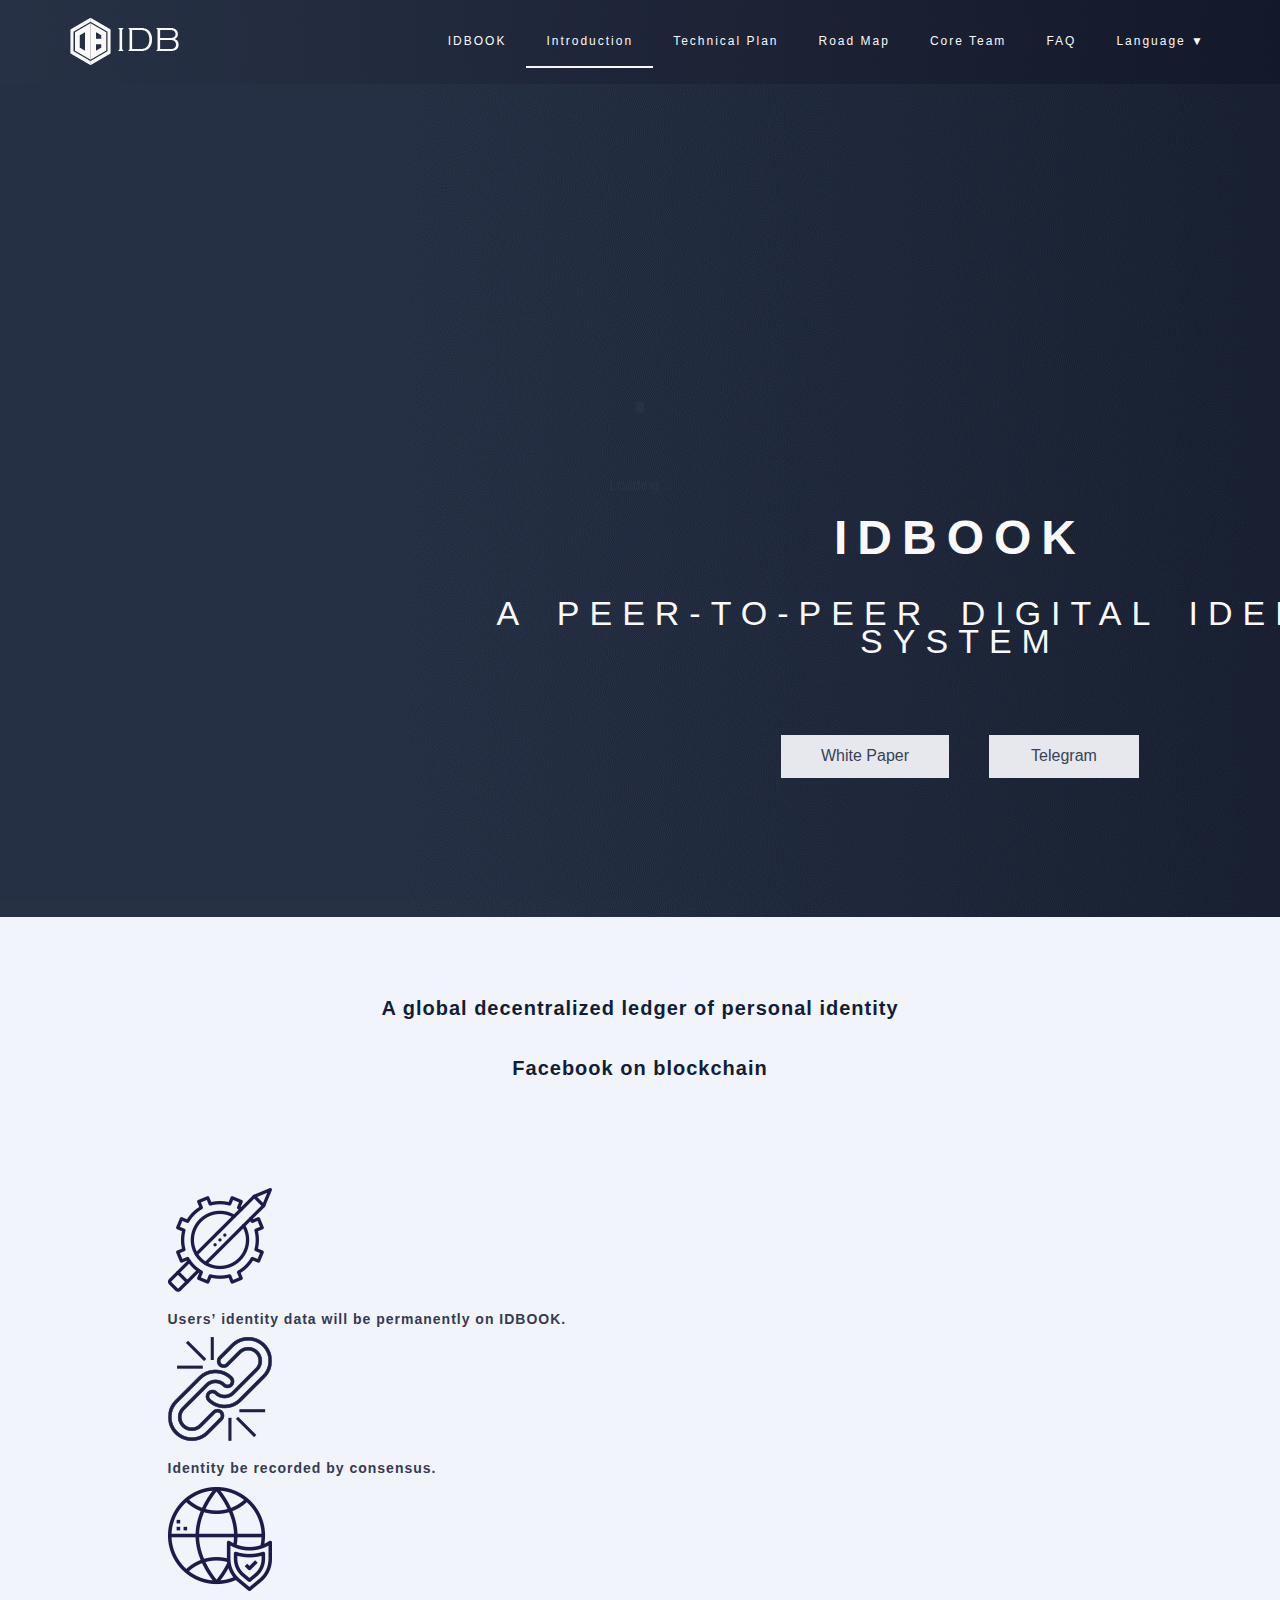
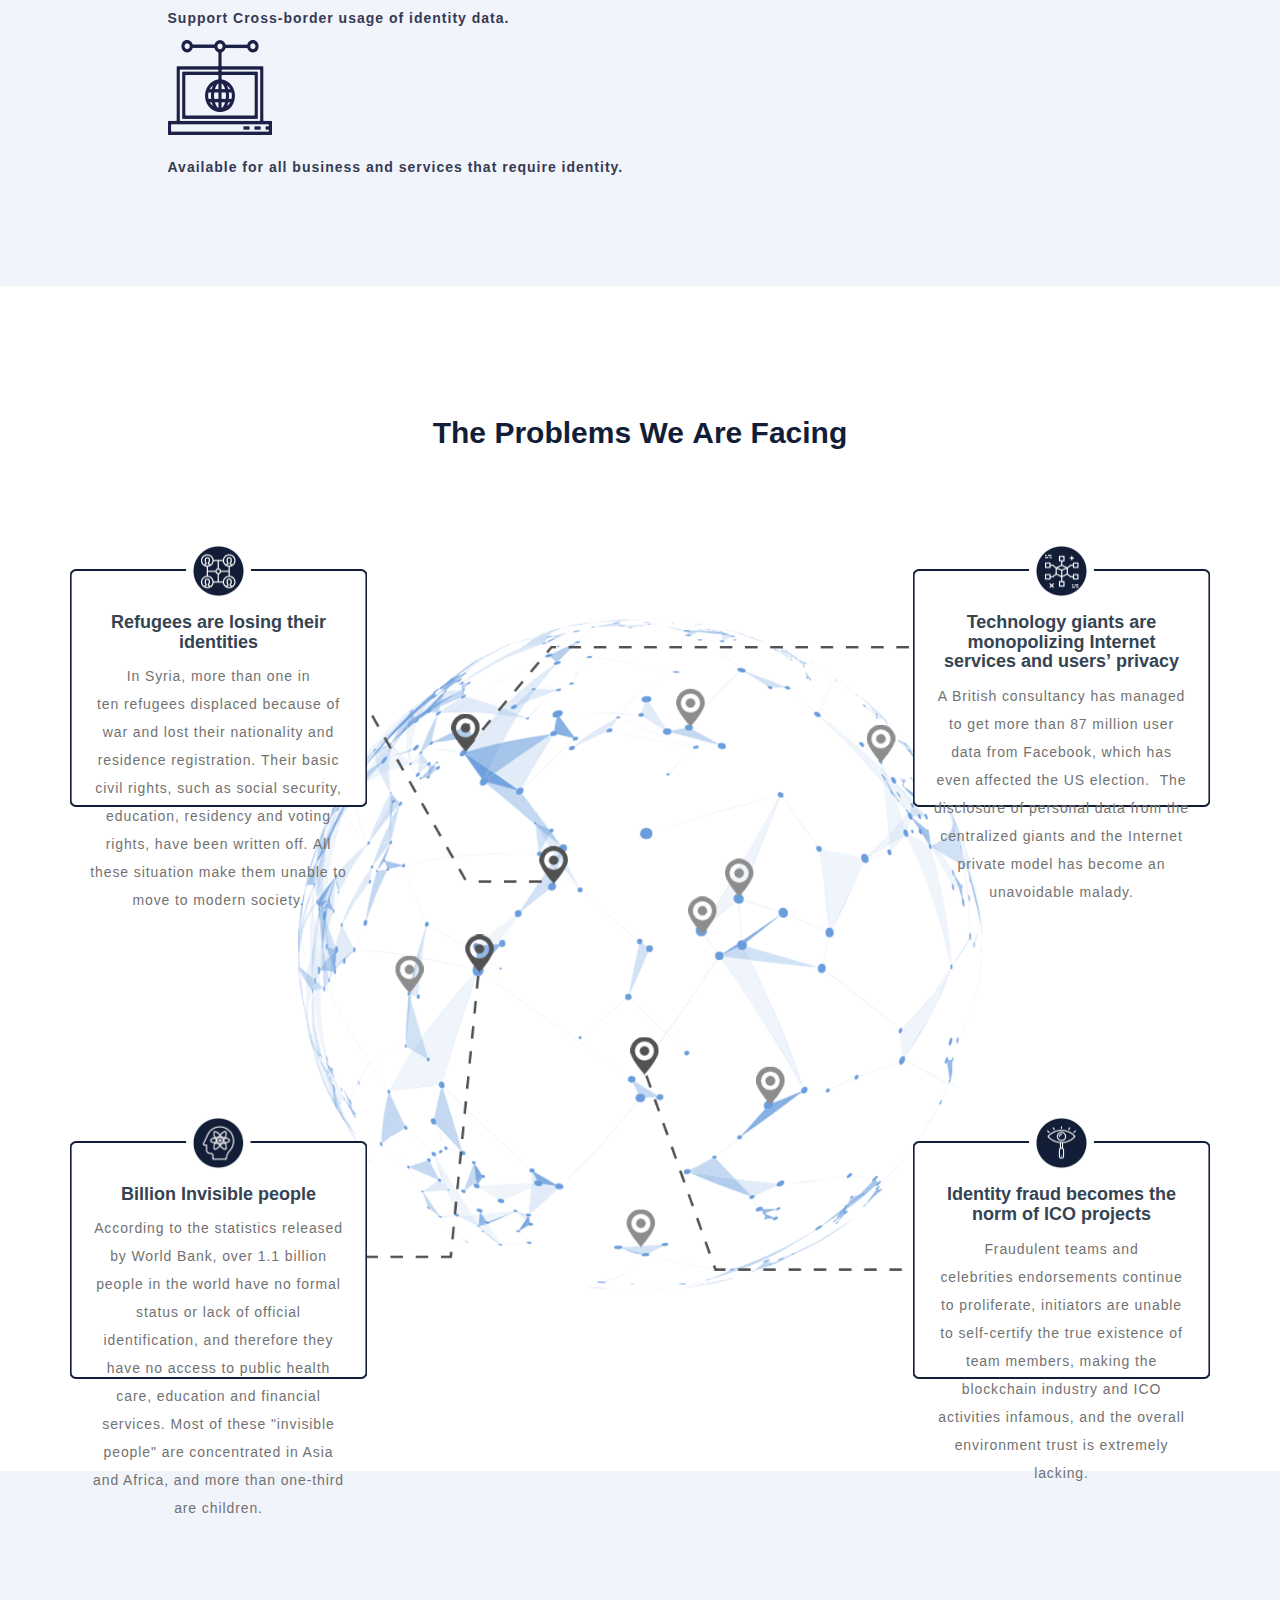
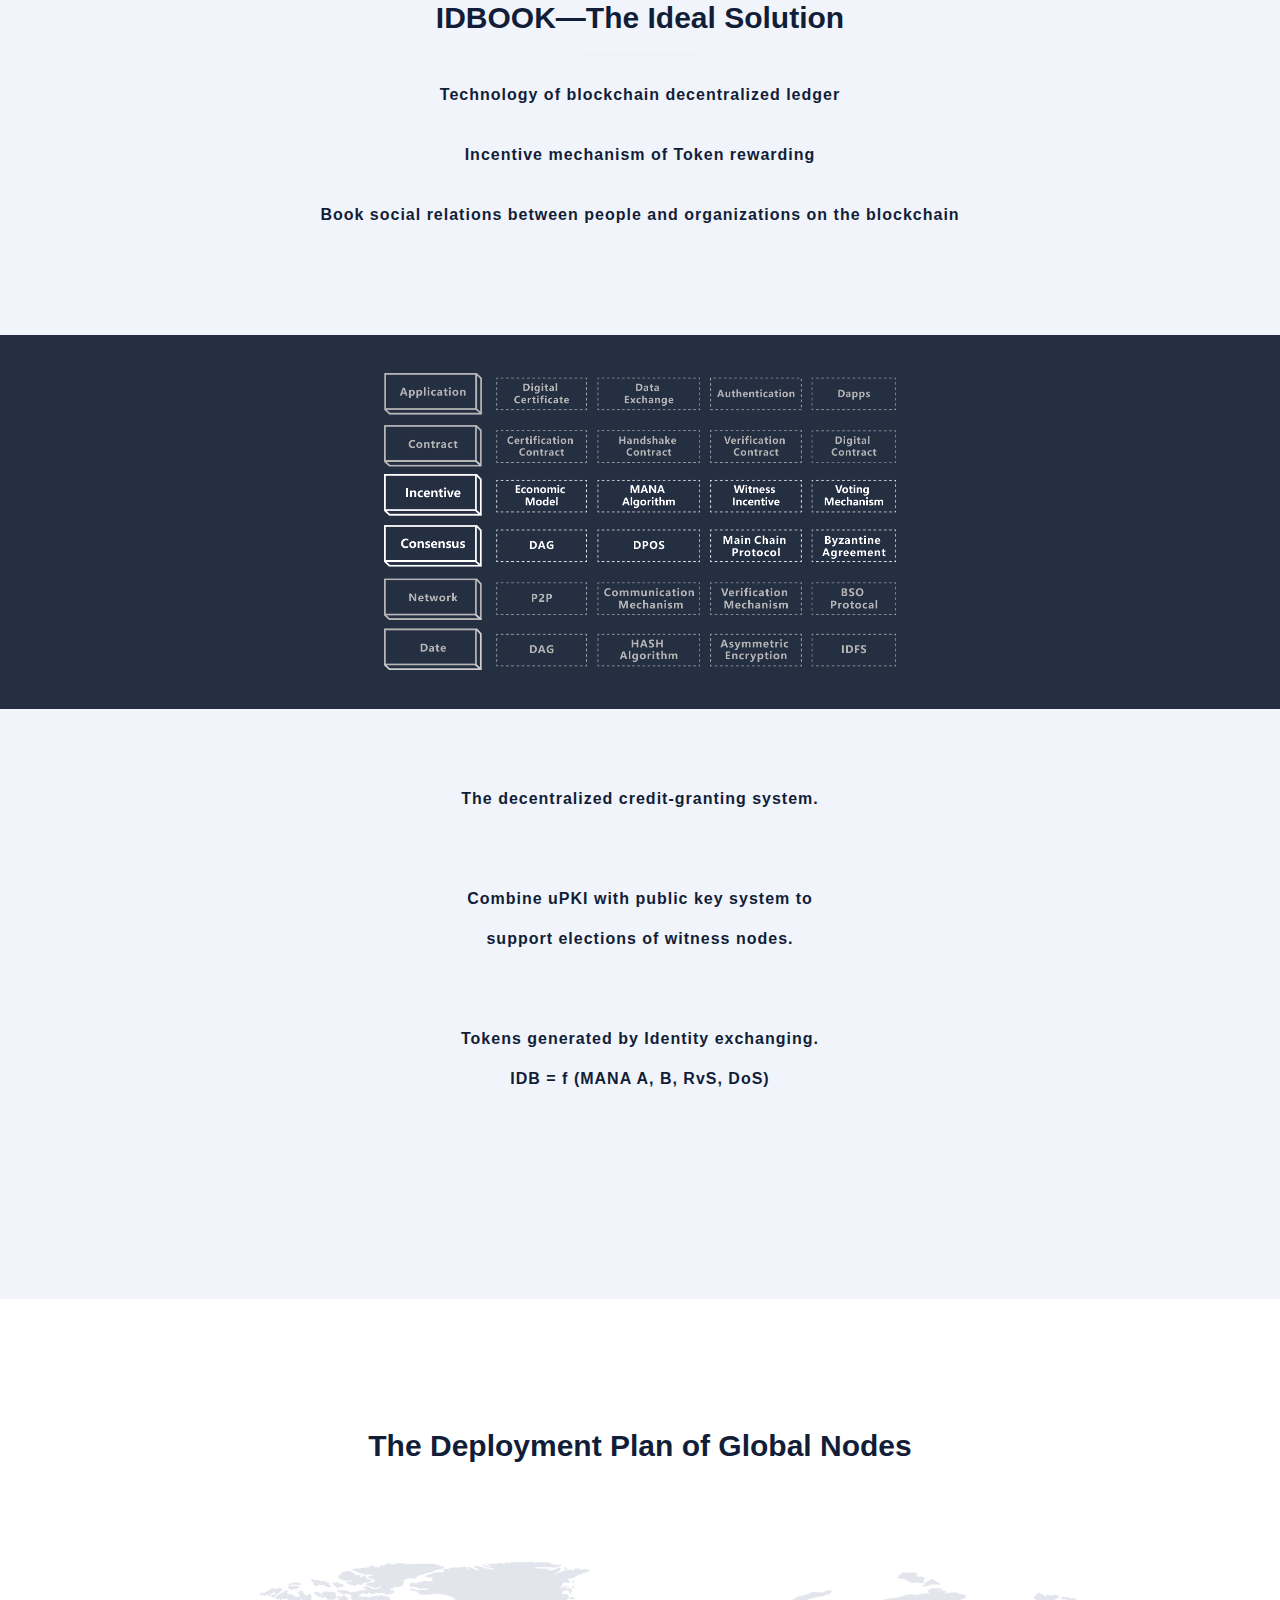
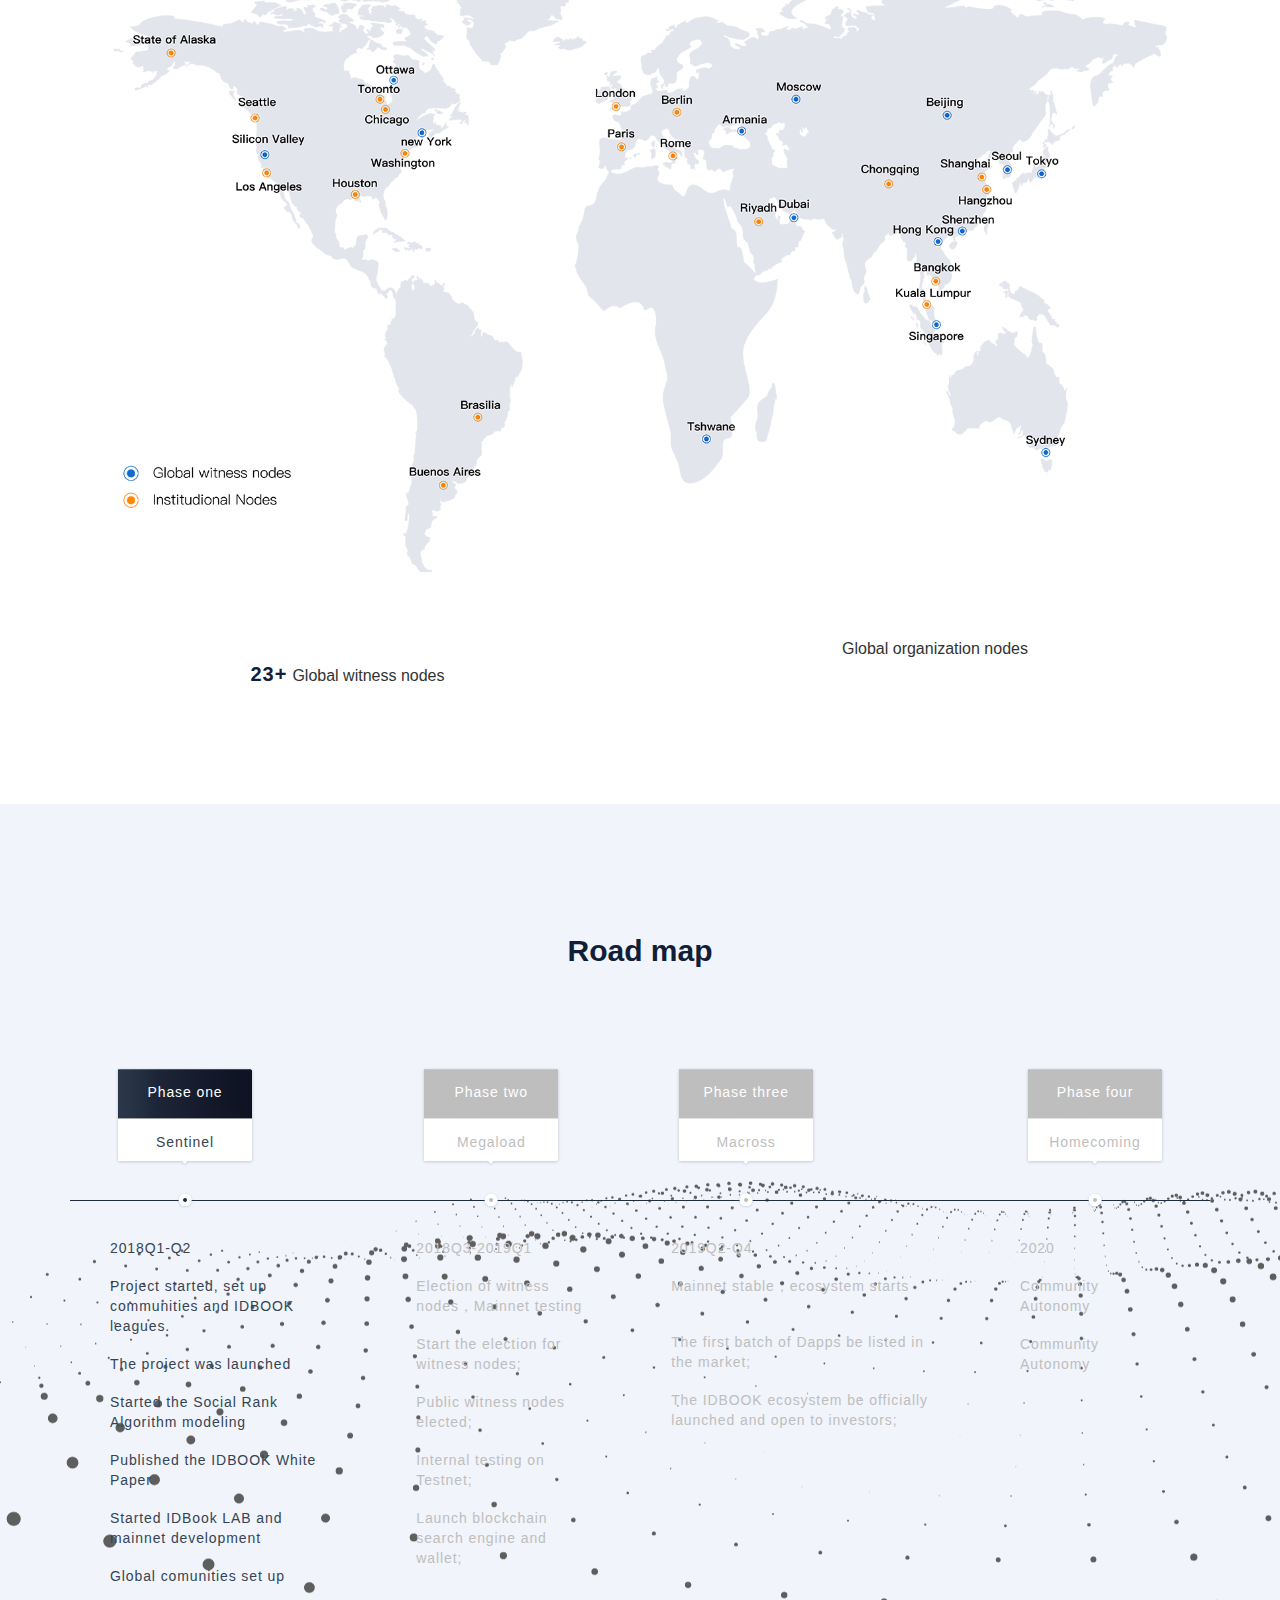
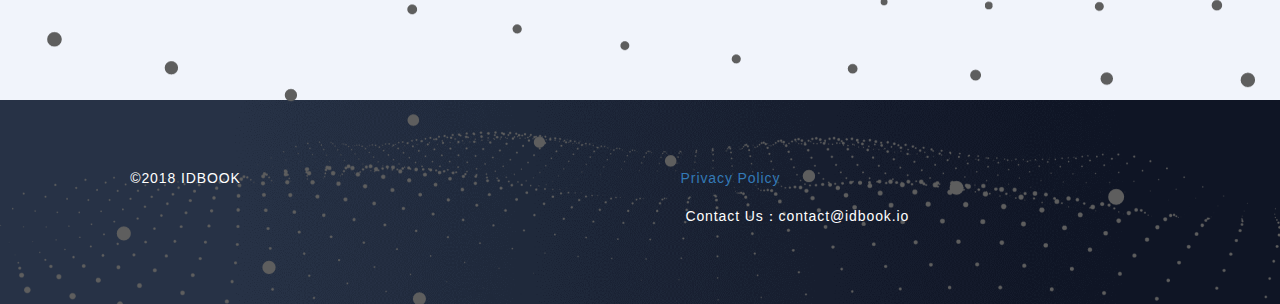
==== commit 6142affc: "Js files with timestamps" ====
--- a/index.html
+++ b/index.html
@@ -537,7 +537,7 @@
     <!-- <script src="js/owl.carousel.min.js"></script> -->
     <script src="js/jquery.parallax.js"></script>
     <script src="js/wow.min.js"></script>
-    <script src="js/custom.js"></script>
+    <script src="js/custom.js?time=125451"></script>
     <script type="text/javascript">
         $(document).ready(function() {
             $(".Problem-p2, .Problem-p4,.Problem-p6,.Problem-p8").click(function() {
@@ -551,4 +551,4 @@
     </script>
 </body>
 
-</html>+</html>
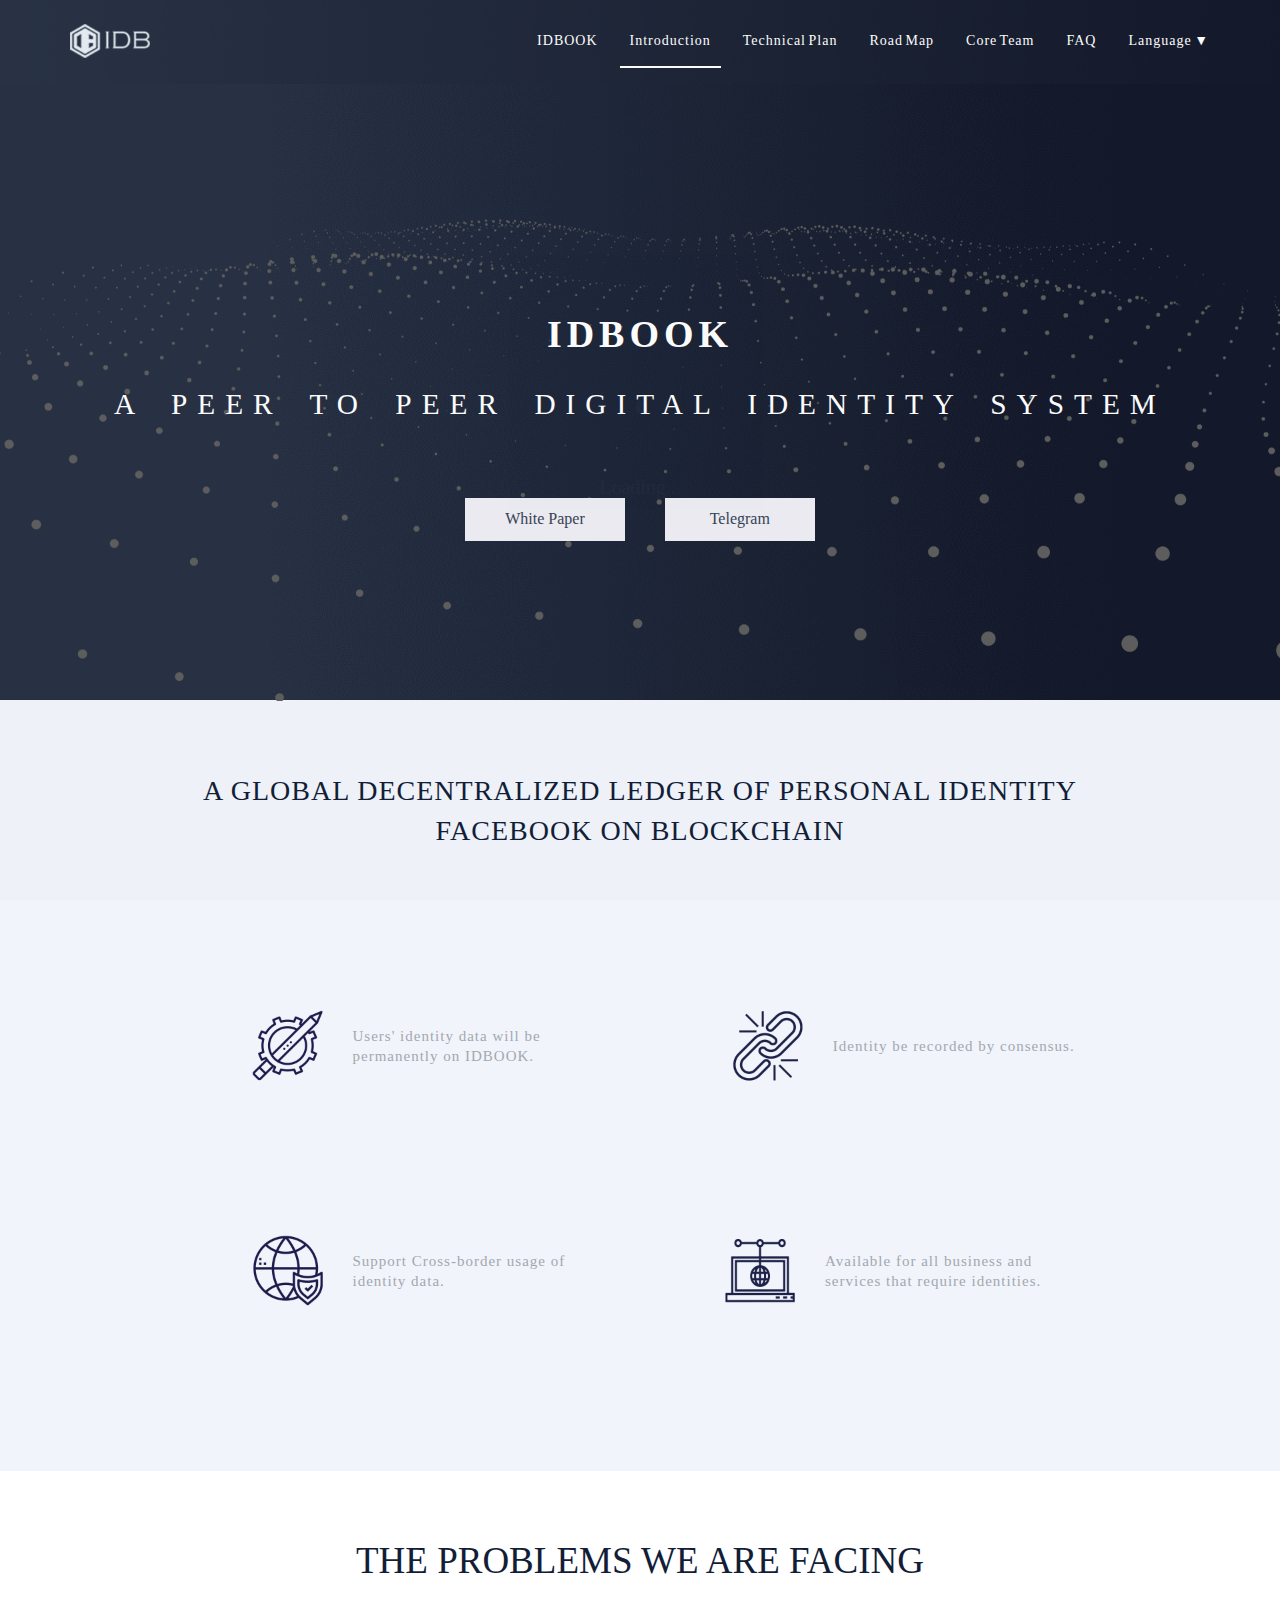
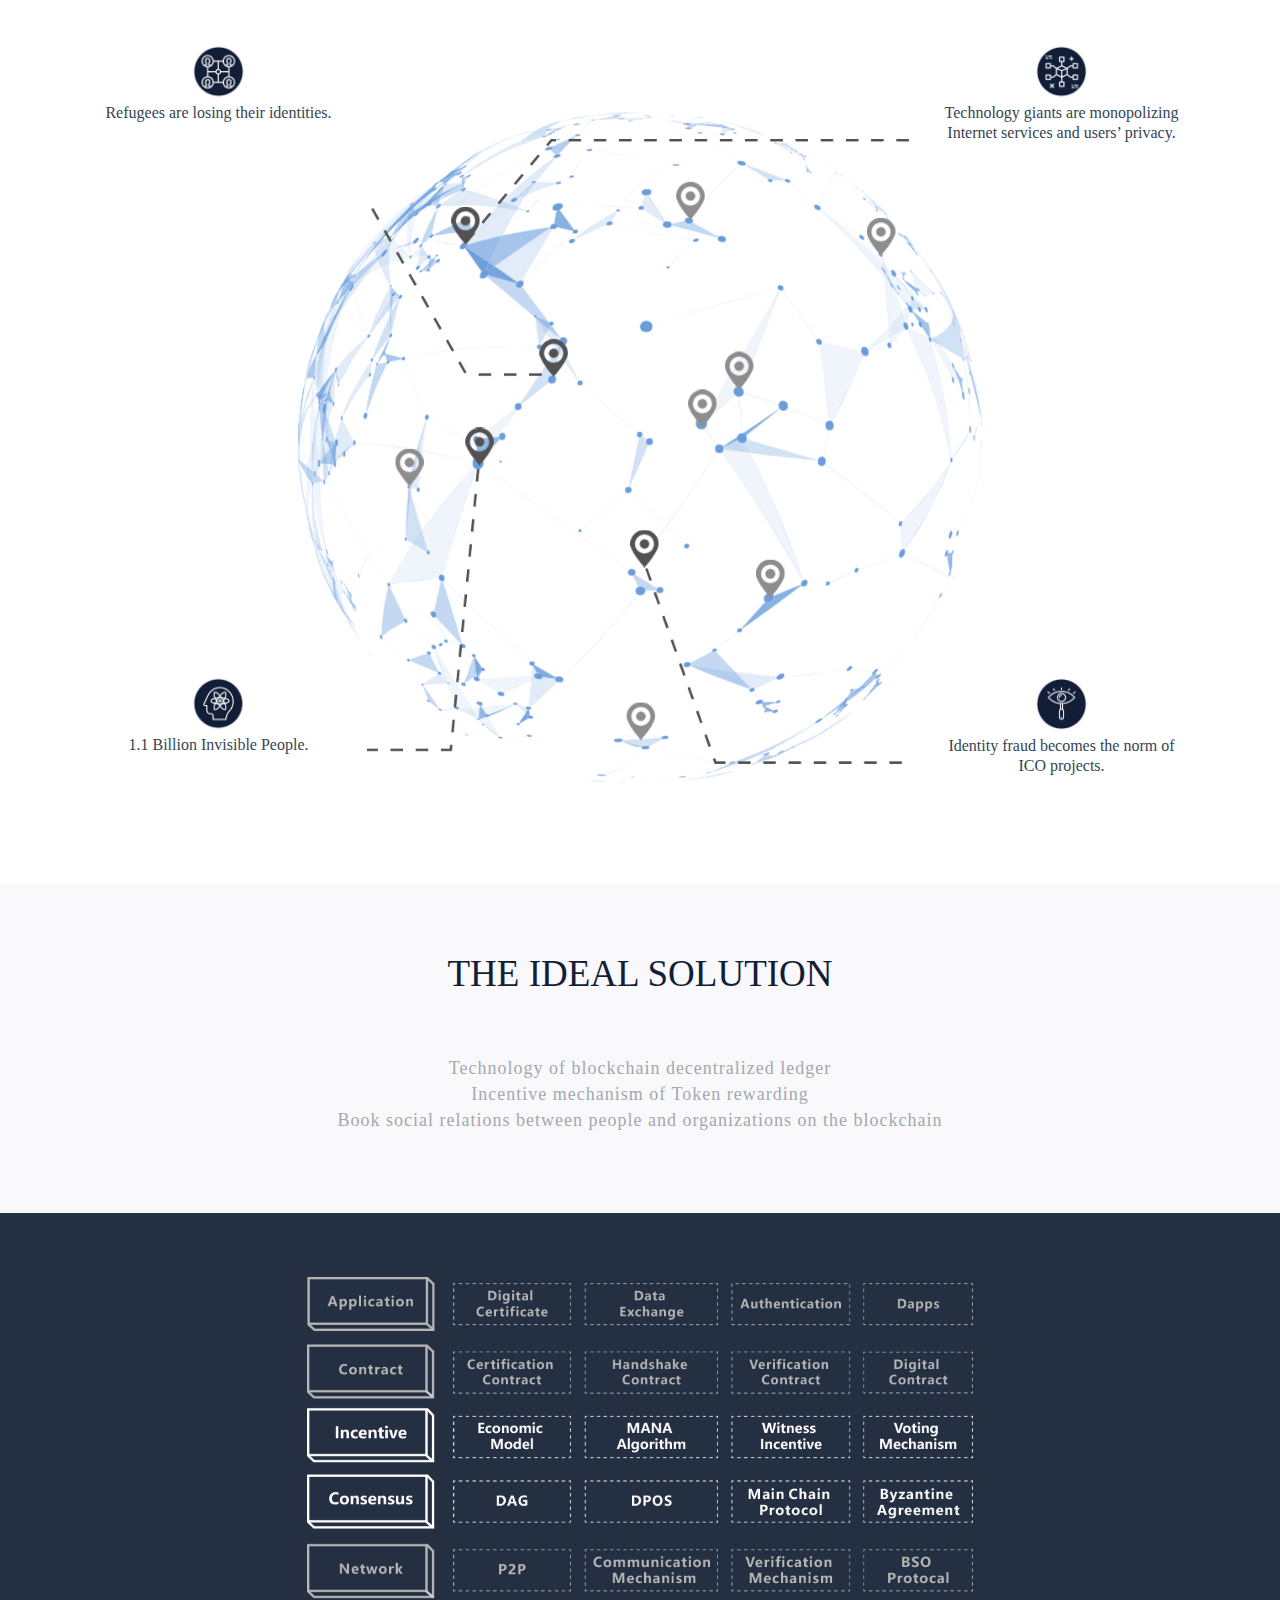
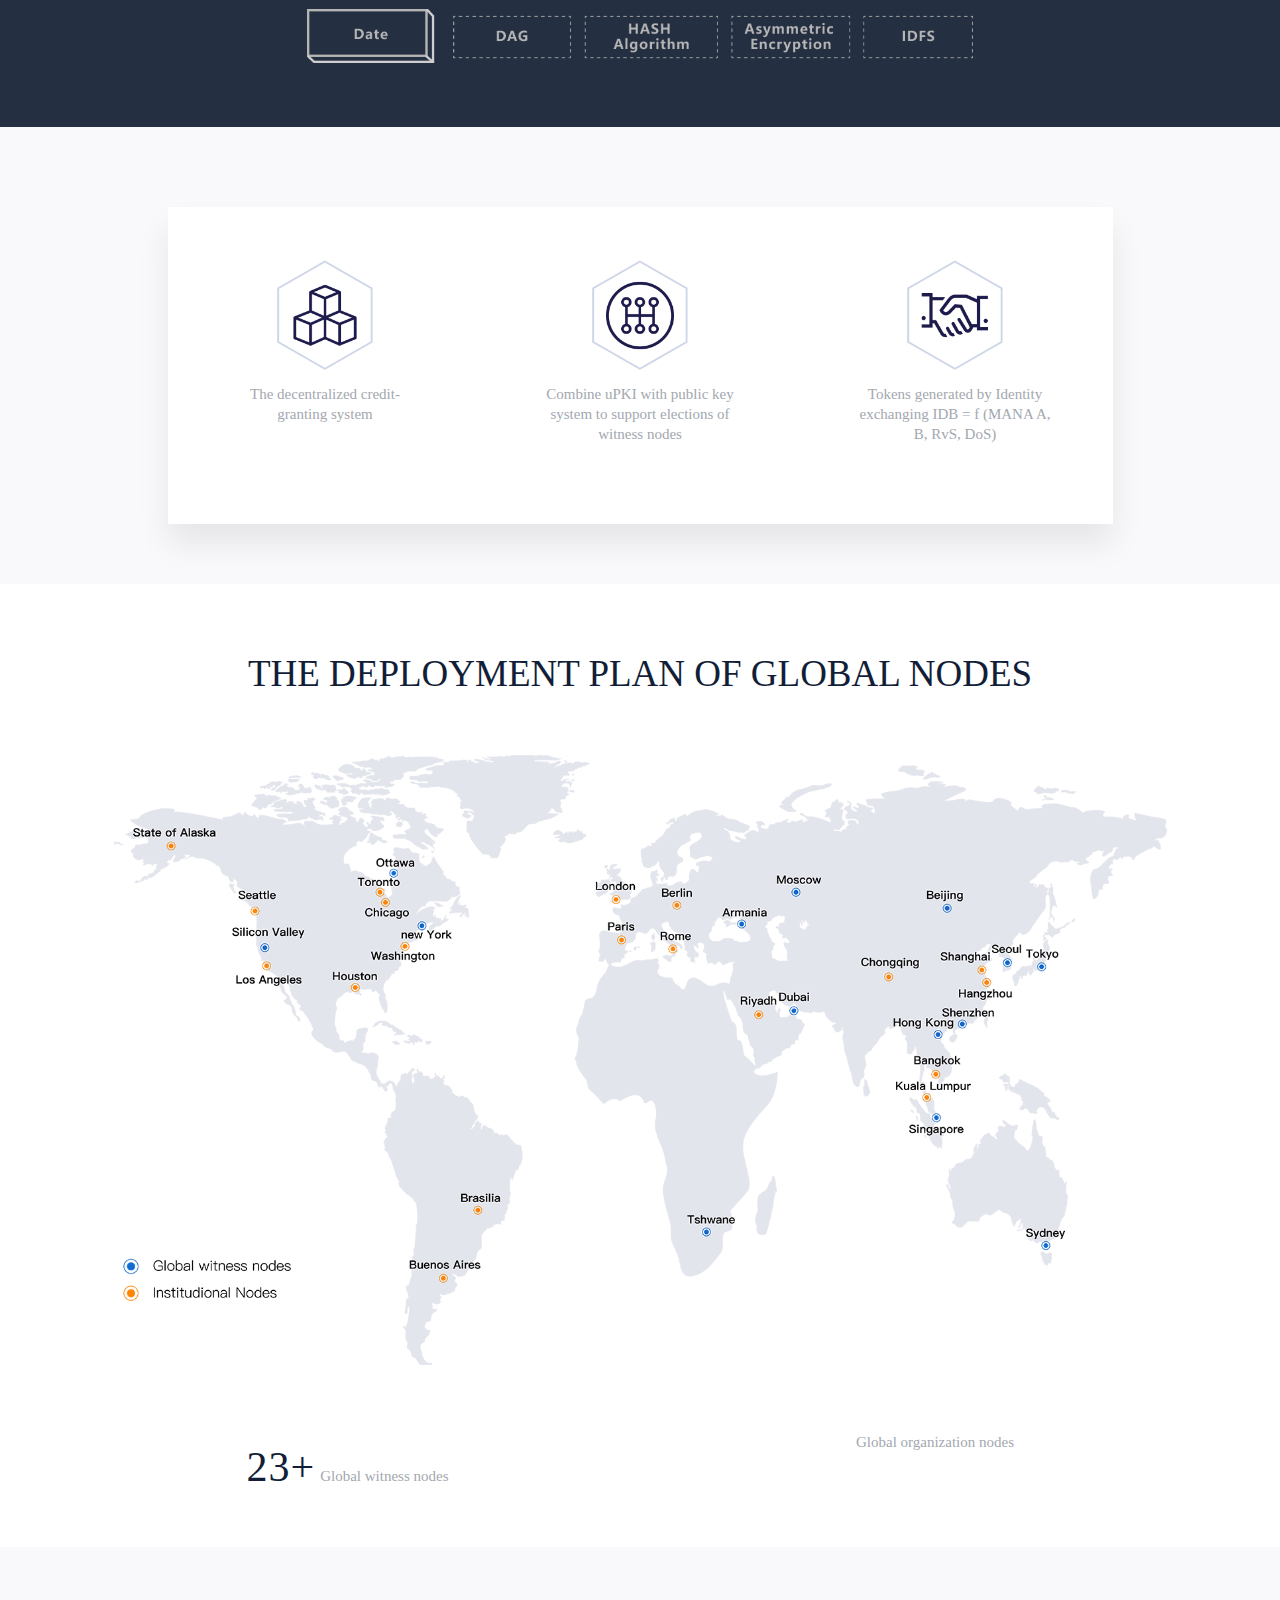
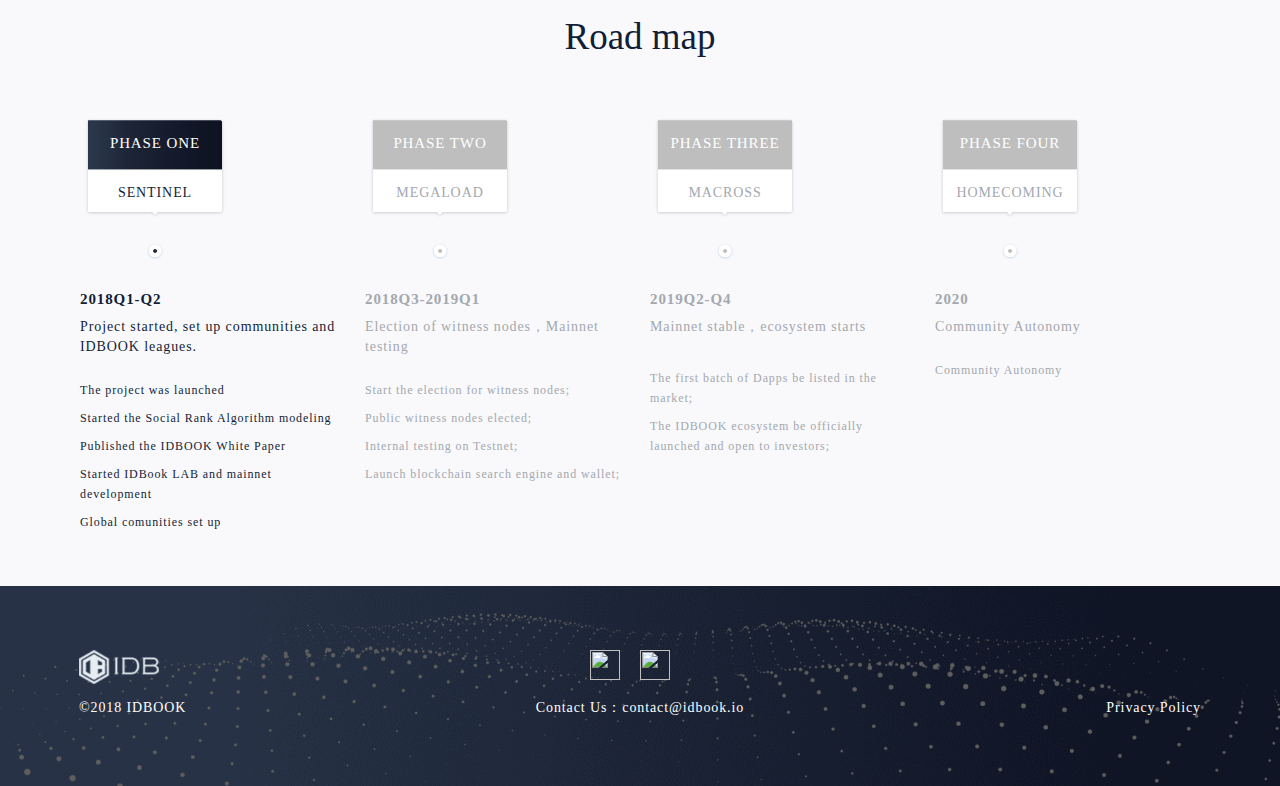
==== commit 9f2c8428: "updata html" ====
--- a/index.html
+++ b/index.html
@@ -134,7 +134,7 @@
                             <div class="col-md-12">
                                 <div class="slider-caption">
                                     <h2>IDBOOK</h2>
-                                    <p class="color-white">A PEER-TO-PEER DIGITAL IDENTITY SYSTEM</p>
+                                    <p class="color-white">A PEER TO PEER DIGITAL IDENTITY SYSTEM</p>
                                     <div class="paper-wrap">
                                         <div class="paper-flex">
                                             <span><a class="white-paper home-p2" href="https://docsend.com/view/rri3cbx" target="_blank">White Paper</a></span>
@@ -164,16 +164,16 @@
 			================================================== -->
                 <div class="col-md-offset-1 col-md-10 col-sm-offset-1 col-sm-10">
                     <div class="section-title">
-                        <h3 id="heading" class="Idbook-p1">A global decentralized ledger of personal identity</h3>
-                        <h3 id="heading" class="Idbook-p8">Facebook on blockchain</h3>
+                        <h3 id="heading" class="Idbook-p1">A GLOBAL DECENTRALIZED LEDGER OF PERSONAL IDENTITY FACEBOOK ON BLOCKCHAIN</h3>
+                        <h3 id="heading" class="Idbook-p8"></h3>
                     </div>
                     <div class="work-content">
-                        <div class="work-box">
+                        <div class="work-box work-box1">
                             <div class="work-flex wow fadeInUp" data-wow-delay="0.3s">
                                 <div class="work-img">
                                     <img src="./images/record-icon.png" alt="">
                                     <div class="work-text">
-                                        <h3 class="Idbook-p2 Idbook-p2-ac">Users’ identity data will be permanently on IDBOOK.</h3>
+                                        <h3 class="Idbook-p2 Idbook-p2-ac">Users' identity data will be permanently on IDBOOK.</h3>
                                     </div>
                                 </div>
                             </div>
@@ -181,7 +181,7 @@
                                 <div class="work-img">
                                     <img src="./images/link-icon.png" alt="">
                                     <div class="work-text work-text1">
-                                        <h3 class="Idbook-p4">Identity be recorded by consensus.</h3>
+                                        <h3 class="Idbook-p4">Identity be recorded by consensus.</h3>
                                     </div>
                                 </div>
                             </div>
@@ -191,7 +191,7 @@
                                 <div class="work-img">
                                     <img src="./images/transnational-icon.png" alt="">
                                     <div class="work-text">
-                                        <h3 class="Idbook-p6">Support Cross-border usage of identity data.</h3>
+                                        <h3 class="Idbook-p6">Support Cross-border usage of identity data.</h3>
                                     </div>
                                 </div>
                             </div>
@@ -199,7 +199,7 @@
                                 <div class="work-img">
                                     <img src="./images/setup-icon.png" alt="">
                                     <div class="work-text work-text1">
-                                        <h3 class="Idbook-p7">Available for all business and services that require identity.</h3>
+                                        <h3 class="Idbook-p7">Available for all business and services that require identities.</h3>
                                     </div>
                                 </div>
                             </div>
@@ -243,18 +243,18 @@
     <section id="about" class="parallax-section">
         <div class="container">
             <div class="section-title">
-                <h2 class="h2-cl Problem-p1">The Problems We Are Facing</h2>
-            </div>
-            <div class="about-list">
+                <h2 class="h2-cl Problem-p1">THE PROBLEMS WE ARE FACING</h2>
+            </div>
+            <div class="about-list about-list-ac">
                 <div class="list-item list-item-small list-item1 wow fadeInUp" data-wow-delay="0.3s">
                     <img src="./images/about-item-icon1.png" alt="">
-                    <h4 class="Problem-p2">Refugees are losing their identities</h4>
+                    <h4 class="Problem-p2">Refugees are losing their identities.</h4>
                     <p class="Problem-p3">In Syria, more than one in ten refugees displaced because of war and lost their nationality and residence registration. Their basic civil rights, such as social security, education, residency and voting rights, have been written off. All
                         these situation make them unable to move to modern society.</p>
                 </div>
                 <div class="list-item list-item-small list-item2 wow fadeInUp" data-wow-delay="0.6s">
                     <img src="./images/about-item-icon2.png" alt="">
-                    <h4 class="Problem-p4">Technology giants are monopolizing Internet services and users’ privacy</h4>
+                    <h4 class="Problem-p4">Technology giants are monopolizing Internet services and users’ privacy.</h4>
                     <p class="Problem-p5">A British consultancy has managed to get more than 87 million user data from Facebook, which has even affected the US election.  The disclosure of personal data from the centralized giants and the Internet private model has become
                         an unavoidable malady.</p>
                 </div>
@@ -262,16 +262,16 @@
 
             <img class="bg" src="./images/about-bg.png" alt="">
 
-            <div class="about-list">
+            <div class="about-list about-list-ac">
                 <div class="list-item  list-item-small list-item3 wow fadeInUp" data-wow-delay="0.3s">
                     <img src="./images/about-item-icon3.png" alt="">
-                    <h4 class="Problem-p6">Billion Invisible people</h4>
+                    <h4 class="Problem-p6">1.1 Billion Invisible People.</h4>
                     <p class="Problem-p7">According to the statistics released by World Bank, over 1.1 billion people in the world have no formal status or lack of official identification, and therefore they have no access to public health care, education and financial services.
                         Most of these "invisible people" are concentrated in Asia and Africa, and more than one-third are children.</p>
                 </div>
                 <div class="list-item list-item-small list-item4  wow fadeInUp" data-wow-delay="0.6s">
                     <img src="./images/about-item-icon4.png" alt="">
-                    <h4 class="Problem-p8">Identity fraud becomes the norm of ICO projects</h4>
+                    <h4 class="Problem-p8">Identity fraud becomes the norm of ICO projects.</h4>
                     <p class="Problem-p9">Fraudulent teams and celebrities endorsements continue to proliferate, initiators are unable to self-certify the true existence of team members, making the blockchain industry and ICO activities infamous, and the overall environment
                         trust is extremely lacking.</p>
                 </div>
@@ -286,8 +286,7 @@
         <div class="container">
             <div class="row">
                 <div class="section-title">
-                    <h2 class="h2-cl Plan-p1">IDBOOK—The Ideal Solution</h2>
-                    <hr>
+                    <h2 class="h2-cl Plan-p1">THE IDEAL SOLUTION</h2>
                     <h3 id="heading" class="Plan-p2 algin-center">Technology of blockchain decentralized ledger</h3>
                     <h3 id="heading" class="Plan-p3 algin-center">Incentive mechanism of Token rewarding</h3>
                     <h3 id="heading" class="Plan-p4 algin-center">Book social relations between people and organizations on the blockchain</h3>
@@ -299,7 +298,7 @@
         </div>
         <div class="container">
             <div class="row">
-                <div class="section-title">
+                <!-- <div class="section-title">
                     <h3 id="heading">
                         <img class="heading-img" src="./images/mode.png" alt=""><span class="Plan-p5">The decentralized credit-granting system.</span>
                     </h3>
@@ -317,8 +316,33 @@
                             <br><span class="Plan-p9">IDB = f (MANA A, B, RvS, DoS)</span>
                         </div>
                     </h3>
-                </div>
-
+                </div> -->
+                <div class="col-md-offset-1 col-md-10 col-sm-offset-1 col-sm-10">
+                    <div class="work-content">
+                        <div class="work-box">
+                            <div class="science-flex wow fadeInUp" data-wow-delay="0.3s">
+                              <img class="science-flex-img" src="./images/science-icon1.png" alt="">
+                              <div class="science-flex-text Plan-p5">The decentralized credit-granting system</div>
+                            </div>
+                            <div class="science-flex wow fadeInUp" data-wow-delay="0.6s">
+                              <img class="science-flex-img" src="./images/science-icon2.png" alt="">
+                              <div class="science-flex-text">
+                                <span class="Plan-p6">Combine uPKI with public key system to support elections of witness nodes</span>
+                                <br>
+                                <span class="Plan-p7"></span>
+                              </div>
+                            </div>
+                            <div class="science-flex wow fadeInUp" data-wow-delay="0.9s">
+                              <img class="science-flex-img" src="./images/science-icon3.png" alt="">
+                              <div class="science-flex-text">
+                                <span class="Plan-p8">Tokens generated by Identity exchanging IDB = f (MANA A, B, RvS, DoS)</span>
+                                <br>
+                                <span class="Plan-p9"></span>
+                              </div>
+                            </div>
+                        </div>
+                    </div>
+                </div>
             </div>
         </div>
     </section>
@@ -333,7 +357,7 @@
                 <!-- Section title
 			================================================== -->
                 <div class="section-title">
-                    <h2 class="h2-cl node-p1">The Deployment Plan of Global Nodes</h2>
+                    <h2 class="h2-cl node-p1">THE DEPLOYMENT PLAN OF GLOBAL NODES</h2>
                 </div>
                 <img class="bg portfolio-bg" src="./images/node-en.png" alt="">
                 <!-- <img class="bg" src="./images/node-en.png" alt=""> -->
@@ -375,8 +399,8 @@
                         <div class="road-flex-bd"></div>
                         <div class="road-flex-item road-flex-item-ac">
                             <div class="route-tag-ac">
-                                <p class="Roadmap-p2">Phase one</p>
-                                <p>Sentinel</p>
+                                <p class="Roadmap-p2">PHASE ONE</p>
+                                <p>SENTINEL</p>
                             </div>
                             <div><img src="./images/route-line-ac.png" alt=""></div>
                             <div>
@@ -391,8 +415,8 @@
                         </div>
                         <div class="road-flex-item">
                             <div class="route-tag">
-                                <p class="Roadmap-p10">Phase two</p>
-                                <p>Megaload</p>
+                                <p class="Roadmap-p10">PHASE TWO</p>
+                                <p>MEGALOAD</p>
                             </div>
                             <div><img src="./images/route-line.png" alt=""></div>
                             <div>
@@ -406,8 +430,8 @@
                         </div>
                         <div class="road-flex-item">
                             <div class="route-tag">
-                                <p class="Roadmap-p16">Phase three</p>
-                                <p>Macross</p>
+                                <p class="Roadmap-p16">PHASE THREE</p>
+                                <p>MACROSS</p>
                             </div>
                             <div><img src="./images/route-line.png" alt=""></div>
                             <div>
@@ -418,10 +442,10 @@
                                 <p class="Roadmap-p19">The IDBOOK ecosystem be officially launched and open to investors;</p>
                             </div>
                         </div>
-                        <div class="road-flex-item">
+                        <div class="road-flex-item road-flex-item1">
                             <div class="route-tag">
-                                <p class="Roadmap-p20">Phase four</p>
-                                <p>Homecoming</p>
+                                <p class="Roadmap-p20">PHASE FOUR</p>
+                                <p>HOMECOMING</p>
                             </div>
                             <div><img src="./images/route-line.png" alt=""></div>
                             <div>
@@ -456,7 +480,7 @@
                         <div class="road-flex-item">
                             <div class="route-tag">
                                 <p class="Roadmap-p10">Phase two</p>
-                                <p>Megaload</p>
+                                <p class="road-flex-color">Megaload</p>
                             </div>
                             <div><img src="./images/route-line.png" alt=""></div>
                             <div>
@@ -471,7 +495,7 @@
                         <div class="road-flex-item">
                             <div class="route-tag">
                                 <p class="Roadmap-p16">Phase three</p>
-                                <p>Macross</p>
+                                <p class="road-flex-color">Macross</p>
                             </div>
                             <div><img src="./images/route-line.png" alt=""></div>
                             <div>
@@ -485,7 +509,7 @@
                         <div class="road-flex-item">
                             <div class="route-tag">
                                 <p class="Roadmap-p20">Phase four</p>
-                                <p>Homecoming</p>
+                                <p class="road-flex-color">Homecoming</p>
                             </div>
                             <div><img src="./images/route-line.png" alt=""></div>
                             <div>
@@ -506,17 +530,27 @@
         <div class="container">
             <div class="row">
                 <div class="wow-wrap">
-                    <div class="col-md-6 col-sm-6 footer-flex">
+                    <div class="col-md-4 col-sm-4 footer-flex">
                         <div>
+                            <div class="footer-flex-height">
+                              <img class="logo" src="./images/logo.png" alt="">
+                            </div>
                             <p>&copy;2018 IDBOOK</p>
                         </div>
                     </div>
-                    <div class="col-md-6 col-sm-6 footer-flex footer-flex1">
+                    <div class="col-md-4 col-sm-4 footer-flex footer-flex-center">
                         <div>
+                              <div class="footer-flex-height">
+                                <a href="https://github.com/IDBOOK" target="_blank"><img class="contact_icon" src="./images/Github-8.png" alt=""></a>
+                                <a href="https://twitter.com/IDBFoundation" target="_blank"><img class="contact_icon" src="./images/Twitter-2.png" alt=""></a>
+                              </div>
+                              <p><span class="footer-p3">Contact Us</span>：contact@idbook.io</p>
+                        </div>
+                    </div>
+                    <div class="col-md-4 col-sm-4 footer-flex footer-flex1">
+                        <div>
+                            <div class="footer-flex-height"></div>
                             <p><a href="privacy_terms.html" class="footer-p2">Privacy Policy</a></p>
-                            <p>
-                                <a href="https://github.com/IDBOOK" target="_blank"><img class="contact_icon" src="./images/Github-8.png" alt=""></a>
-                                <a href="https://twitter.com/IDBFoundation" target="_blank"><img class="contact_icon" src="./images/Twitter-2.png" alt=""></a><span class="footer-p3">Contact Us</span>：contact@idbook.io</p>
                         </div>
                     </div>
                 </div>
--- a/css/style.css
+++ b/css/style.css
@@ -1,7 +1,6 @@
-
-
 /* Body
 ------------------------------------- */
+
 body {
     background: #ffffff;
     font-family: Arial, Helvetica, sans-serif;
@@ -9,116 +8,149 @@
     position: relative;
 }
 
-html,body {
-     overflow-x: hidden;
-     font-size: 100%;
-     width: 100%;
-     -webkit-font-smoothing: antialiased;
-     -moz-osx-font-smoothing: grayscale;
-     vertical-align: baseline;
-     word-wrap: break-word;
-  }
+html,
+body {
+    overflow-x: hidden;
+    font-size: 100%;
+    width: 100%;
+    -webkit-font-smoothing: antialiased;
+    -moz-osx-font-smoothing: grayscale;
+    vertical-align: baseline;
+    word-wrap: break-word;
+    font-family:Coves-Bold!important;
+}
 
 img {
-  vertical-align: middle;
-}
+    vertical-align: middle;
+}
+
 
 /* Typography
 ------------------------------------- */
-h1,h2,h3,h4,h5 {
-  /* font-family: 'Raleway', sans-serif; */
-  font-weight: bold;
+
+h1,
+h2,
+h3,
+h4,
+h5 {
+    /* font-family: 'Raleway', sans-serif; */
+    font-weight: bold;
 }
 
 h3 {
-  color: #525252;
-  letter-spacing: 1px;
+    color: #525252;
+    letter-spacing: 1px;
 }
 
 h5 {
-  color: #ffa400;
-  letter-spacing: 4px;
-  padding-top: 22px;
+    color: #ffa400;
+    letter-spacing: 4px;
+    padding-top: 22px;
 }
 
 .heading {
-  color: #000000;
-  font-size: 62px;
+    color: #000000;
+    font-size: 62px;
 }
 
 p {
-  color: #727272;
-  letter-spacing: 0.9px;
-  line-height: 28px;
+    color: #A3A8AF;
+    letter-spacing: 0.9px;
+    line-height: 28px;
 }
 
 a {
-  outline: none !important;
+    outline: none !important;
 }
 
 hr {
-  width: 120px;
+    width: 120px;
 }
 
 .color-white {
-  color: #FFF;
+    color: #FFF;
 }
 
 .color-white a {
-  color: #FC3;
+    color: #FC3;
 }
 
 
 /* All Section styles
 ------------------------------------- */
+
 .section-title {
-  /* border: 4px solid #000; */
-  padding: 50px;
-  position: relative;
-  text-align: center;
-  margin-bottom: 40px;
-}
-#about .section-title, #plan .section-title {
-  border-color: #ffffff;
+    /* border: 4px solid #000; */
+    padding: 50px;
+    position: relative;
+    text-align: center;
+    margin-bottom: 0;
+    padding-bottom: 0;
+}
+
+#about .section-title,
+#plan .section-title {
+    border-color: #ffffff;
 }
 
 .panel {
-	background-color: #161616;
-	border: 0px;
+    background-color: #161616;
+    border: 0px;
 }
 
 .panel-title {
-	color: #FFF;
+    color: #FFF;
 }
 
 .panel-body p {
-	color: #CCC;
+    color: #CCC;
 }
 
 .medium-icon {
-  color: #ffa400;
-  font-size: 36px !important;
-  font-weight: bold;
-}
-
-#work, #about, #team,
-#portfolio, #plan, #contact, #roadmap,#FQA {
-	padding-top: 60px;
-	padding-bottom: 100px;
-}
-
-#team, #portfolio, #contact {
-  text-align: center;
+    color: #ffa400;
+    font-size: 36px !important;
+    font-weight: bold;
+}
+
+#work,
+#about,
+#team,
+#portfolio,
+#plan,
+#contact,
+#roadmap,
+#FQA,
+#home{
+    padding-top: 0px;
+    padding-bottom: 50px;
+}
+#FQA,#plan,#LEGAL{
+    padding-top: 80px;
+    padding-bottom: 50px;
+}
+
+#team,
+#portfolio,
+#contact {
+    text-align: center;
 }
 
 .parallax-section {
-  background-attachment: fixed !important;
-  background-size: cover !important;
-}
-.tlinks{text-indent:-9999px;height:0;line-height:0;font-size:0;overflow:hidden;}
+    background-attachment: fixed !important;
+    background-size: cover !important;
+}
+
+.tlinks {
+    text-indent: -9999px;
+    height: 0;
+    line-height: 0;
+    font-size: 0;
+    overflow: hidden;
+}
 
 /* preloader styles
 /* ========================================== */
+
 .preloader {
     position: fixed;
     top: 0;
@@ -134,37 +166,47 @@
 }
 
 .sk-rotating-plane {
-  width: 40px;
-  height: 40px;
-  background-color: #ffa400;
-  -webkit-animation: sk-rotatePlane 1.2s infinite ease-in-out;
-          animation: sk-rotatePlane 1.2s infinite ease-in-out; }
+    width: 40px;
+    height: 40px;
+    background-color: #ffa400;
+    -webkit-animation: sk-rotatePlane 1.2s infinite ease-in-out;
+    animation: sk-rotatePlane 1.2s infinite ease-in-out;
+}
 
 @-webkit-keyframes sk-rotatePlane {
-  0% {
-    -webkit-transform: perspective(120px) rotateX(0deg) rotateY(0deg);
-            transform: perspective(120px) rotateX(0deg) rotateY(0deg); }
-  50% {
-    -webkit-transform: perspective(120px) rotateX(-180.1deg) rotateY(0deg);
-            transform: perspective(120px) rotateX(-180.1deg) rotateY(0deg); }
-  100% {
-    -webkit-transform: perspective(120px) rotateX(-180deg) rotateY(-179.9deg);
-            transform: perspective(120px) rotateX(-180deg) rotateY(-179.9deg); } }
+    0% {
+        -webkit-transform: perspective(120px) rotateX(0deg) rotateY(0deg);
+        transform: perspective(120px) rotateX(0deg) rotateY(0deg);
+    }
+    50% {
+        -webkit-transform: perspective(120px) rotateX(-180.1deg) rotateY(0deg);
+        transform: perspective(120px) rotateX(-180.1deg) rotateY(0deg);
+    }
+    100% {
+        -webkit-transform: perspective(120px) rotateX(-180deg) rotateY(-179.9deg);
+        transform: perspective(120px) rotateX(-180deg) rotateY(-179.9deg);
+    }
+}
 
 @keyframes sk-rotatePlane {
-  0% {
-    -webkit-transform: perspective(120px) rotateX(0deg) rotateY(0deg);
-            transform: perspective(120px) rotateX(0deg) rotateY(0deg); }
-  50% {
-    -webkit-transform: perspective(120px) rotateX(-180.1deg) rotateY(0deg);
-            transform: perspective(120px) rotateX(-180.1deg) rotateY(0deg); }
-  100% {
-    -webkit-transform: perspective(120px) rotateX(-180deg) rotateY(-179.9deg);
-            transform: perspective(120px) rotateX(-180deg) rotateY(-179.9deg); } }
+    0% {
+        -webkit-transform: perspective(120px) rotateX(0deg) rotateY(0deg);
+        transform: perspective(120px) rotateX(0deg) rotateY(0deg);
+    }
+    50% {
+        -webkit-transform: perspective(120px) rotateX(-180.1deg) rotateY(0deg);
+        transform: perspective(120px) rotateX(-180.1deg) rotateY(0deg);
+    }
+    100% {
+        -webkit-transform: perspective(120px) rotateX(-180deg) rotateY(-179.9deg);
+        transform: perspective(120px) rotateX(-180deg) rotateY(-179.9deg);
+    }
+}
 
 
 /* navigation styles
 /* ========================================== */
+
 .custom-navbar {
     background: #252F42;
     border: none;
@@ -172,1268 +214,1899 @@
     text-align: center;
 }
 
-.custom-navbar .navbar-brand  {
-  /* border: 4px solid #ffffff; */
-  color: #ffffff;
-  font-weight: 600;
-  font-size: 24px;
-  padding: 0;
-  display: flex;
-  align-items: center;
-  margin-left: 0;
-  /* padding-top: 11px; */
-}
+.custom-navbar .navbar-brand {
+    /* border: 4px solid #ffffff; */
+    color: #ffffff;
+    font-weight: 600;
+    font-size: 24px;
+    padding: 0;
+    display: flex;
+    align-items: center;
+    margin-left: 0;
+    /* padding-top: 11px; */
+}
+
 .custom-navbar .navbar-brand .navbar-toggle {
     background: #ffa400;
-     padding: 4px 6px;
+    padding: 4px 6px;
     font-size: 16px;
     color: #fff;
 }
 
 .custom-navbar .nav li {
-
+	padding: 0 6px;
 }
 
 .custom-navbar .nav li a {
-	display: block;
-	padding: 15px 20px;
+    display: block;
+    padding: 15px 10px;
     color: #ffffff;
-    font-size: 12px;
+    font-size: 16px;
     font-weight: 400;
-    letter-spacing: 2px;
- }
+    letter-spacing: 1px;
+    word-spacing: -2px;
+}
 
 .custom-navbar .nav li a:hover {
-  background: transparent;
-}
-
-.custom-navbar .nav > li > a:focus {
-  background-color: transparent;
-  color: #ffffff;
-  outline: none;
-}
-
-.custom-navbar .nav li.active > a {
-  border-bottom: 2px solid #ffffff;
+    background: transparent;border-bottom: 2px solid #ffffff;
+}
+
+.custom-navbar .nav>li>a:focus {
+    background-color: transparent;
+    color: #ffffff;
+    outline: none;
+}
+
+.custom-navbar .nav li.active>a {
+    border-bottom: 2px solid #ffffff;
 }
 
 .custom-navbar .navbar-toggle {
     border: none;
 }
+
 .custom-navbar .navbar-toggle .icon-bar {
     background: #ffa400;
     border-color: transparent;
 }
-#navbar-bg{
-  background: url('../images/navbar-bg.png') no-repeat center;
-  background-size: cover;
-}
+
+#navbar-bg {
+    background: url('../images/navbar-bg.png') no-repeat center;
+    background-size: cover;
+}
+
 @media(min-width:768px) {
-
     .custom-navbar {
-         /* border-bottom: 1px solid rgba(250,250,250,0.3); */
+        /* border-bottom: 1px solid rgba(250,250,250,0.3); */
         padding: 16px;
-       background: 0 0;
-    }
-
+        background: 0 0;
+    }
     .custom-navbar.top-nav-collapse {
-       padding: 16px;
-      background: #252F42;
-      border-bottom: 0;
+        padding: 16px;
+        background: #252F42;
+        border-bottom: 0;
     }
 }
 
 @media (max-width: 767px) {
-
-   .custom-navbar .nav li.active > a {
+    .custom-navbar .nav li.active>a {
         border-bottom: 2px solid transparent !important;
         color: #ffa400;
     }
-
 }
 
 
 /* BxSlider Section Style
 /* ========================================== */
+
 .site-slider ul {
-  margin: 0;
-  padding: 0;
-  list-style: none;
-}
+    margin: 0;
+    padding: 0;
+    list-style: none;
+}
+
 .site-slider ul li {
-  float: left;
-  margin: 0;
-}
-#nav-dropdown{
-  cursor: pointer;
-}
+    float: left;
+    margin: 0;
+    position: relative;
+    width: 100%;
+}
+
+.site-slider-img {
+    height: 700px;
+    width: 100%;
+}
+
+.site-slider-img-bg {
+    width: 100%;
+}
+
+#nav-dropdown {
+    cursor: pointer;
+}
+
 @media (min-width: 768px) {
-  .nav-dropdown{
-    box-sizing: border-box;
-    max-height: calc(100vh - 61px);
-    overflow-y: auto;
+    .nav-dropdown {
+        box-sizing: border-box;
+        max-height: calc(100vh - 61px);
+        overflow-y: auto;
+        position: absolute;
+        top: 85%;
+        right: 5px;
+        background-color: #fff;
+        padding: 10px 0;
+        border: 1px solid #ddd;
+        border-bottom-color: #ccc;
+        text-align: left;
+        border-radius: 4px;
+        white-space: nowrap;
+        display: none;
+    }
+    .custom-navbar .container .nav li .nav-dropdown li {
+        color: #000;
+        padding: 5px 15px;
+        font-size: 14px;
+    }
+    .custom-navbar .container .nav li .nav-dropdown li:hover {
+        text-decoration: none;
+        color: #ffa400;
+    }
+}
+
+@media (max-width: 767px) {
+    .container-phone {
+        width: 850px;
+    }
+    .nav-dropdown {
+        display: block!important;
+    }
+    .custom-navbar .container .nav li .nav-dropdown li {
+        text-align: left;
+        width: 40%;
+        margin-left: 35%;
+    }
+}
+
+.custom-navbar .container .nav li .nav-dropdown .active {
+    color: #ffa400;
+}
+
+.bx-wrapper img {
+    /* opacity: 0.8;
+  filter: alpha(opacity=80); */
+}
+
+.bxslider {
+    /* background-color: #000000; */
+    /* background:#252F42 url('../images/slider/banner.png') no-repeat center; */
+}
+
+.bxslider-bg {
     position: absolute;
-    top: 85%;
-    right: 5px;
-    background-color: #fff;
-    padding: 10px 0;
-    border: 1px solid #ddd;
-    border-bottom-color: #ccc;
-    text-align: left;
-    border-radius: 4px;
-    white-space: nowrap;
-    display: none;
-  }
-  .custom-navbar .container .nav li .nav-dropdown a{
-    color: #000;
-    padding: 5px 15px;
-  }
-  .custom-navbar .container .nav li .nav-dropdown a:hover{
+    bottom: 0;
+}
+
+.bx-thumbnail-wrapper {
+    background-color: #161616;
+    text-align: center;
+    margin-top: -1px;
+    position: relative;
+}
+
+.caption-wrapper {
+    position: relative;
+}
+
+.slider-caption {
+    position: absolute;
+    z-index: 988;
+    bottom: 100px;
+    color: #ffffff;
+    display: inline-block;
+    right: 0;
+    left: 0;
+    text-align: center;
+    padding: 0 20px 20px 20px;
+}
+
+.slider-caption h2 {
+    font-size: 48px;
+    font-weight: 600;
+    display: inline-block;
+    margin-bottom: 24px;
+    letter-spacing: 5px;
+}
+
+.slider-caption p {
+    font-size: 34px;
+    letter-spacing: 10px;
+    word-spacing: 10px;
+    margin-top: 10px;
+}
+
+.slider-caption .color-white-active {
+    letter-spacing: 0px;
+}
+
+.slider-caption .paper-wrap {
+    display: flex;
+    justify-content: center;
+    padding-top: 50px;
+}
+
+#home .slider-caption .paper-flex {
+    width: auto;
+    padding: 10px 40px;
+    background: #EDEDF3!important;
+    font-size: 16px;
+    margin: 20px;
+    cursor: pointer;
+    min-width: 150px;
+}
+
+#home .slider-caption .paper-wrap .paper-flex span {
+    color: #364456;
+}
+
+#home .slider-caption .paper-wrap .paper-flex span a {
+    color: #364456;
     text-decoration: none;
-    color: #ffa400;
-  }
-}
-@media (max-width: 767px){
-  .nav-dropdown{
-    display: block!important;
-  }
-  .custom-navbar .container .nav li .nav-dropdown a{
-    text-align: left;
-    width: 40%;
-    margin-left: 35%;
-  }
-}
-.custom-navbar .container .nav li .nav-dropdown .active{
-  color: #ffa400;
-}
-.bx-wrapper img {
-  /* opacity: 0.8;
-  filter: alpha(opacity=80); */
-}
-
-.bxslider  {
-  /* background-color: #000000; */
-  /* background:#252F42 url('../images/slider/banner.png') no-repeat center; */
-}
-.bxslider-bg{
-  position: absolute;
-  bottom: 0;
-}
-.bx-thumbnail-wrapper {
-  background-color: #161616;
-  text-align: center;
-  margin-top: -1px;
-  position: relative;
-}
-
-.caption-wrapper {
-  position: relative;
-}
-
-.slider-caption {
-  position: absolute;
-  z-index: 988;
-  bottom: 100px;
-  color: #ffffff;
-  display: inline-block;
-  right: 0;
-  left: 0;
-  text-align: center;
-  padding: 0 20px 20px 20px;
-}
-.slider-caption h2 {
-  font-size: 48px;
-  font-weight: 600;
-  display: inline-block;
-  margin-bottom: 24px;
-  letter-spacing: 10px;
-}
-.slider-caption p {
-  font-size: 34px;
-  letter-spacing: 10px;
-  word-spacing: 10px;
-  margin-top: 10px;
-}
-.slider-caption .color-white-active{
-  letter-spacing: 0px;
-}
-.slider-caption .paper-wrap{
-  display: flex;
-  justify-content: center;
-  padding-top: 50px;
-}
-#home .slider-caption .paper-flex{
-  width: auto;
-  padding: 10px 40px;
-  background: #EDEDF3!important;
-  font-size: 16px;
-  margin: 20px;
-  cursor: pointer;
-  min-width: 150px;
-}
-#home .slider-caption .paper-wrap .paper-flex span{
-  color: #364456;
-}
-#home .slider-caption .paper-wrap .paper-flex span a{
-  color: #364456;
-  text-decoration: none;
-}
-@media (max-width: 1200px){
-  #home .slider-caption .paper-wrap{
-    padding-top: 20px;
-  }
-}
+}
+
+@media (max-width: 1200px) {
+    #home .slider-caption .paper-wrap {
+        padding-top: 20px;
+    }
+}
+
 @media (max-width: 767px) {
-  #home .slider-caption .paper-wrap{
-    padding-top: 10px;
-  }
-  #home .slider-caption .paper-flex{
-    min-width: 100px;
-    padding: 5px 10px;
-    font-size: 14px;
-    margin: 10px;
-  }
-  #home .section-title{
-    padding: 10px;
-  }
+    #home .slider-caption .paper-wrap {
+        padding-top: 10px;
+    }
+    #home .slider-caption .paper-flex {
+        min-width: 100px;
+        padding: 5px 10px;
+        font-size: 14px;
+        margin: 10px;
+    }
+    #home .section-title {
+        padding: 10px;
+    }
 }
 
 #bx-pager a {
-  margin: 20px 10px 0 20px;
-  padding: 0 0 40px 0;
-  display: inline-block;
-  opacity: 0.4;
-  filter: alpha(opacity=40);
-  outline: 0;
-  border: 0;
-}
+    margin: 20px 10px 0 20px;
+    padding: 0 0 40px 0;
+    display: inline-block;
+    opacity: 0.4;
+    filter: alpha(opacity=40);
+    outline: 0;
+    border: 0;
+}
+
 #bx-pager a.active {
-  opacity: 1;
-  filter: alpha(opacity=100);
-}
+    opacity: 1;
+    filter: alpha(opacity=100);
+}
+
 #bx-pager a img {
-  outline: 0;
-  border: 0;
+    outline: 0;
+    border: 0;
 }
 
 .bx-controls {
-  position: relative;
+    position: relative;
 }
 
 .bx-controls-direction {
-  position: absolute;
-  text-align: right;
-  bottom: 80px;
-  right: -2px;
-  z-index: 998;
-}
+    position: absolute;
+    text-align: right;
+    bottom: 80px;
+    right: -2px;
+    z-index: 998;
+}
+
 .bx-controls-direction a {
-  width: 40px;
-  height: 40px;
-  background-color: #ffa400;
-  text-decoration: none;
-  display: block;
-  float: left;
-  margin-right: 2px;
-  line-height: 40px;
-  text-align: center;
-  font-size: 20px;
-  color: white;
+    width: 40px;
+    height: 40px;
+    background-color: #ffa400;
+    text-decoration: none;
+    display: block;
+    float: left;
+    margin-right: 2px;
+    line-height: 40px;
+    text-align: center;
+    font-size: 20px;
+    color: white;
 }
 
 
 /* work section styles
 /* ========================================== */
+
 #work {
-  background: #F1F4FB;
-}
+    background: #F1F4FB;
+}
+
 #work .col-md-4 {
-  display: block;
-  width: 100%;
-  border: 1px solid transparent;
-  padding: 25px;
-  transition: all 0.4s linear;
-  text-align: center;
-}
-.owl-carousel .owl-item{
-
-}
+    display: block;
+    width: 100%;
+    border: 1px solid transparent;
+    padding: 25px 5px;
+    transition: all 0.4s linear;
+    text-align: center;
+}
+
+#work .work-list-wrap {
+    display: flex;
+    width: 90%;
+    margin-left: 5%;
+    justify-content: center;
+    align-items: center;
+}
+
+#work .work-list-wrap .item {
+    height: 275px;
+    width: 25%;
+}
+
+#work .work-list-wrap .item h3:nth-of-type(2) {
+    margin-top: 0;
+}
+
+.owl-carousel .owl-item {}
+
 #work .col-md-4:hover {
-  /* border: 1px solid #000000; */
+    /* border: 1px solid #000000; */
 }
 
 #work h3 {
-  font-size: 14px;
-  color: rgba(53, 58, 83);
-}
-
-#heading{
-  font-size: 20px!important;
-  line-height: 40px!important;
-  color: rgba(18, 30, 56)!important;
-}
-#team #heading{
-  font-size: 16px!important;
-}
+    font-size: 14px;
+    color: rgba(53, 58, 83);
+}
+
+#heading {
+    font-size: 28px!important;
+    line-height: 40px!important;
+    color: rgba(18, 30, 56)!important;
+    font-weight: 500;
+}
+
+#team #heading {
+    font-size: 16px!important;
+    height: 80px;
+    position: relative;
+    padding-left: 300px;
+}
+
 #work .col-md-4 hr {
-  margin-left: 0;
-}
-#work .col-md-4 img{
-  width: 25%;
-  margin-bottom: 20px;
-}
+    margin-left: 0;
+}
+
+#work .col-md-4 img {
+    /* width: 25%; */
+    margin-bottom: 20px;
+    width: 45px;
+    height: 45px;
+}
+
 
 /* about section styles
 /* ========================================== */
+
 #about {
-  -webkit-background-size: cover;
-  background-size: cover;
-  background-position: center;
-  color: #ffffff;
-  text-align: center;
-  position: relative;
-  padding-bottom: 180px;
-}
-#about .bg{
-  width: 60%;
-  margin-top: 50px;
-}
-#about .about-list{
-  width: 100%;
-  height: 100%;
-  position: relative;
-  left: 0;
-  top: 0;
-  display: flex;
-  /* flex-wrap: wrap; */
-  justify-content: space-between;
-}
-#about .about-list-ac{
-  margin-top: -50px;
-  margin-bottom: 80px;
-}
-#about .list-item h4{
-  color: #354453;
-}
-@media (min-width: 768px) {
-  #about .list-item{
+    -webkit-background-size: cover;
+    background-size: cover;
+    background-position: center;
+    color: #ffffff;
+    text-align: center;
+    position: relative;
+    padding-bottom: 70px;
+}
+
+#about .bg {
+    width: 60%;
+    margin-top: 70px;
+}
+
+#about .about-list {
+    width: 100%;
+    height: 100%;
+    position: relative;
+    left: 0;
+    top: 0;
+    display: flex;
+    /* flex-wrap: wrap; */
+    justify-content: space-between;
+}
+
+#about .about-list-ac {
+    margin-top: -50px;
+    margin-bottom: 80px;
+}
+
+#about .list-item h4 {
+    color: #354453;
+    font-size: 16px;
+    font-weight: 500;
+    width: 92%;
+    margin: 0 auto;
+    line-height: 20px;
+}
+
+#about .list-item {
     width: 297px;
     height: 238px;
     background: url(../images/list-item-bg.png) no-repeat center;
     background-size: cover;
     font-size: 14px;
-    color: rgba(53,68,83);
+    color: rgba(53, 68, 83);
     padding: 0 20px;
-  }
-  #about .list-item-ac{
+}
+
+#about .list-item-ac {
     width: 390px;
     height: auto;
     background-size: contain;
-  }
-  #about .list-item1{
+}
+
+#about .list-item1 {
     top: 0px;
     position: absolute;
     left: 0;
-  }
-  #about .list-item2{
+}
+
+#about .list-item2 {
     position: absolute;
     right: 0;
-  }
-  #about .list-item3{
+}
+
+#about .list-item3 {
     position: absolute;
     top: -150px;
     left: 0;
-  }
-  #about .list-item4{
+}
+
+#about .list-item4 {
     position: absolute;
     top: -150px;
     right: 0;
-  }
-  #about .list-item img{
+}
+
+#about .list-item img {
     margin-top: -30px;
     width: 25%;
-  }
-  #about h2 {
+}
+
+#about h2 {
     padding-bottom: 20px;
-  }
-}
+    font-weight: 500;
+    font-size: 37px;
+}
+
+@media (min-width: 768px) {
+    #about .list-item {
+        width: 297px;
+        height: 276px;
+        background: url(../images/list-item-bg.png) no-repeat center;
+        background-size: contain;
+        font-size: 14px;
+        color: rgba(53, 68, 83);
+        padding: 0 21px;
+    }
+    #about .list-item-small {
+        width: 297px;
+        height: 150px;
+        background: #fff url(../images/list-item-bg1.png) no-repeat;
+        background-size: contain;
+        background-position-y: 20px;
+        font-size: 14px;
+        color: rgba(53, 68, 83);
+        padding: 0 21px;
+    }
+    #about .list-item-ac {
+        width: 390px;
+        height: 350px;
+        background-size: contain;
+    }
+    #about .list-item-ac.list-item-small {
+        height: 190px;
+    }
+    #about .list-item1 {
+        top: 0px;
+        position: absolute;
+        left: 0;
+    }
+    #about .list-item1.list-item-small {
+        top: 90px;
+    }
+    #about .list-item2 {
+        position: absolute;
+        right: 0;
+    }
+    #about .list-item2.list-item-small {
+        top: 90px;
+    }
+    #about .list-item3 {
+        position: absolute;
+        top: -50px;
+        left: 0;
+    }
+    #about .list-item4 {
+        position: absolute;
+        top: -50px;
+        right: 0;
+    }
+    #about .list-item img {
+        margin-top: -12px;
+        width: 25%;
+    }
+    #about .list-item-ac img {
+        margin-top: -22px;
+        width: 25%;
+    }
+    #about h2 {
+        padding-bottom: 20px;
+    }
+}
+
 @media (max-width: 767px) {
-  #about .list-item{
-    width: 297px;
-    height: 238px;
-    background: url(../images/list-item-bg.png) no-repeat center;
-    background-size: cover;
-    font-size: 14px;
-    color: rgba(53,68,83);
-    padding: 0 20px;
-    transform: scale(0.5);
-  }
-  #about .list-item-ac{
-    width: 284px;
-    height: auto;
-    background: #fff;
-    border: 2px solid #121E38;
-    border-radius: 10px;
-
-  }
-  #about .list-item1{
-    top: -100px;
-    position: absolute;
-    left: -80px;
-  }
-  #about .list-item2{
-    position: absolute;
-    right: -80px;
-    top: -100px;
-  }
-  #about .list-item3{
-    position: absolute;
-    top: -80px;
-    left: -80px;
-  }
-  #about .list-item4{
-    position: absolute;
-    top: -80px;
-    right: -80px;
-  }
-  #about .list-item img{
-    margin-top: -35px;
-    width: 25%;
-  }
-  #about h2 {
-    padding-bottom: 20px;
-  }
-}
-.h2-cl{
-  color: #121E38!important;
-}
-
-#about .panel-group .panel, #about .panel {
-  border-radius: 0;
+    #about .list-item {
+        width: 297px;
+        height: 238px;
+        background: url(../images/list-item-bg.png) no-repeat center;
+        background-size: cover;
+        font-size: 14px;
+        color: rgba(53, 68, 83);
+        padding: 0 21px;
+        transform: scale(0.5);
+    }
+    #about .list-item-small {
+        width: 297px;
+        height: 90px;
+        background: #fff url(../images/list-item-bg1.png) no-repeat;
+        background-size: contain;
+        background-position-y: 20px;
+        font-size: 14px;
+        color: rgba(53, 68, 83);
+        padding: 0 21px;
+    }
+    #about .list-item-ac {
+        width: 284px;
+        height: auto;
+        background: #fff;
+        border: 2px solid #121E38;
+        border-radius: 10px;
+    }
+    #about .list-item1 {
+        top: -100px;
+        position: absolute;
+        left: -80px;
+    }
+    #about .list-item2 {
+        position: absolute;
+        right: -80px;
+        top: -100px;
+    }
+    #about .list-item2.list-item-small {
+        top: 100px;
+    }
+    #about .list-item3 {
+        position: absolute;
+        top: -80px;
+        left: -80px;
+    }
+    #about .list-item4 {
+        position: absolute;
+        top: -80px;
+        right: -80px;
+    }
+    #about .list-item img {
+        margin-top: -35px;
+        width: 25%;
+    }
+    #about h2 {
+        padding-bottom: 20px;
+    }
+}
+
+.h2-cl {
+    color: #121E38!important;
+    font-weight: 500;
+    font-size: 37px;
+}
+
+#about .panel-group .panel,
+#about .panel {
+    border-radius: 0;
 }
 
 #about .panel-heading {
-  background: transparent;
-  text-transform: uppercase;
-  padding: 0;
-}
-
-#about .panel-title > a {
-  text-decoration: none;
-  display: block;
-  width: 100%;
-  padding: 10px 15px;
+    background: transparent;
+    text-transform: uppercase;
+    padding: 0;
+}
+
+#about .panel-title>a {
+    text-decoration: none;
+    display: block;
+    width: 100%;
+    padding: 10px 15px;
 }
 
 #about .about-fact {
-  margin-top: 82px;
-  text-align: center;
-  position: relative;
-  display: block;
+    margin-top: 82px;
+    text-align: center;
+    position: relative;
+    display: block;
 }
 
 #about .border-right {
-   border-right: 2px solid rgba(250,250,250,0.8);
-}
+    border-right: 2px solid rgba(250, 250, 250, 0.8);
+}
+
 
 /* roadmap section styles
 /* ========================================== */
-#roadmap{
-  background: #F1F4FB;
-}
-#roadmap .road-flex{
-  display: flex;
-  justify-content: center;
-  color: rgba(190,190,190);
-  position: relative;
-}
-#roadmap .road-flex .road-flex-bd{
-  width: 100%;
-  height: 1px;
-  background: rgba(31,44,62);
-  position: absolute;
-  left: 0;
-  top: 133px;
-  margin: 0 0%;
-}
-#roadmap .road-flex p{
-  color: rgba(190,190,190);
-  line-height: 20px;
-  padding:  4px 0;
-}
-#roadmap .road-flex .road-flex-item-ac p{
-  color: rgba(53,68,83);
-}
-#roadmap .road-flex .road-flex-item{
-  padding: 0 40px;
-  font-size: 14px;
-  /* width: 100%; */
-}
-#roadmap .road-flex .road-flex-item div:nth-of-type(1){
-  text-align: center;
-  width: 150px;
-  height: 100px;
-  line-height: 40px;
-}
-#roadmap .road-flex .road-flex-item div:nth-of-type(2){
-  width: 150px;
-  text-align: center;
-}
-#roadmap .road-flex .road-flex-item div:nth-of-type(2) img{
-  margin: 25px 0;
-  width: 12%;
-  position: relative;
-}
-#roadmap .road-flex .road-flex-item div:nth-of-type(1) p{
-  line-height: 50px;
-  margin: 0;
-  padding: 0;
-}
-#roadmap .road-flex .road-flex-item .route-tag p:nth-child(1){
-  color: #fff;
-}
-#roadmap .road-flex .road-flex-item .route-tag-ac p:nth-child(1){
-  color: #fff;
-}
-#roadmap .route-tag{
-  background: url(../images/route-tag.png) no-repeat center;
-  background-size: contain;
-}
-#roadmap .route-tag-ac{
-  background: url(../images/route-tag-ac.png) no-repeat center;
-  background-size: contain;
-}
-#roadmap .road-flex-column{
-  flex-direction: column;
-}
-#roadmap .road-flex-column .road-flex-item{
-  width: auto;
-  margin-bottom: 20px;
-  /* display: flex; */
-}
-#roadmap .road-flex-column .road-flex-item div:nth-of-type(3){
-  padding-left: 6px;
-}
-#roadmap .road-flex-column .road-flex-item div:nth-of-type(2) img{
-  margin: 10px 0;
-}
-#roadmap .road-flex-column .road-flex-item div:nth-of-type(1){
-  margin: 0 auto;
-}
-#roadmap .road-flex-column .road-flex-item div:nth-of-type(2){
-  margin: 0 auto;
-}
-#roadmap .road-flex-column .road-flex-item div:nth-of-type(3){
-  text-align: center;
-}
+
+#roadmap {
+    background: #F9F9FB;
+}
+
+#roadmap .road-flex {
+    display: flex;
+    justify-content: center;
+    color: rgba(190, 190, 190);
+    position: relative;
+    background: url('../images/line.png') no-repeat center;
+    background-position-y: 131px;
+}
+
+#roadmap .road-flex .road-flex-bd {
+    width: 100%;
+    height: 0px;
+    background: rgba(31, 44, 62);
+    position: absolute;
+    left: 0;
+    top: 133px;
+    margin: 0 0%;
+}
+
+#roadmap .road-flex p {
+    line-height: 20px;
+    padding: 4px 0;
+    font-size: 12px;
+    margin: 0;
+}
+
+#roadmap .road-flex .road-flex-item-ac div p {
+    color: #121E38;
+}
+
+#roadmap .road-flex .road-flex-item-ac div p:nth-of-type(1) {
+    font-weight: bold;
+    font-size: 16px;
+}
+
+#roadmap .road-flex .road-flex-item div p:nth-of-type(1) {
+    font-weight: 500;
+    font-size: 15px;
+}
+
+#roadmap .road-flex .road-flex-item-ac div p:nth-of-type(2) {
+    font-weight: 500;
+    font-size: 15px;
+}
+
+#roadmap .road-flex .road-flex-item div p:nth-of-type(2) {
+    font-weight: 500;
+    font-size: 14px;
+    margin-bottom: 15px;
+}
+
+#roadmap .road-flex .road-flex-item div:nth-of-type(3) p:nth-of-type(1) {
+    font-weight: bold;
+}
+
+#roadmap .road-flex .road-flex-item {
+    padding: 0 10px;
+    font-size: 14px;
+    width: 100%;
+    /* width: 100%; */
+}
+.road-flex-item1{
+  /* width: 50%; */
+}
+#roadmap .road-flex .road-flex-item div:nth-of-type(1) {
+    text-align: center;
+    width: 150px;
+    height: 100px;
+    line-height: 40px;
+}
+
+#roadmap .road-flex .road-flex-item div:nth-of-type(2) {
+    width: 150px;
+    text-align: center;
+}
+
+#roadmap .road-flex .road-flex-item div:nth-of-type(2) img {
+    margin: 25px 0;
+    width: 12%;
+    position: relative;
+}
+
+#roadmap .road-flex .road-flex-item div:nth-of-type(1) p {
+    line-height: 50px;
+    margin: 0;
+    padding: 0;
+}
+
+#roadmap .road-flex .road-flex-item .route-tag p:nth-child(1) {
+    color: #fff;
+}
+
+#roadmap .road-flex .road-flex-item .route-tag-ac p:nth-child(1) {
+    color: #fff;
+}
+
+#roadmap .route-tag {
+    background: url(../images/route-tag.png) no-repeat center;
+    background-size: contain;
+}
+
+#roadmap .route-tag-ac {
+    background: url(../images/route-tag-ac.png) no-repeat center;
+    background-size: contain;
+}
+
+#roadmap .road-flex-column {
+    flex-direction: column;
+}
+
+#roadmap .road-flex-column .road-flex-item {
+    width: auto;
+    margin-bottom: 20px;
+    /* display: flex; */
+}
+
+#roadmap .road-flex-column .road-flex-item div:nth-of-type(3) {
+    padding-left: 6px;
+}
+
+#roadmap .road-flex-column .road-flex-item div:nth-of-type(2) img {
+    margin: 10px 0;
+}
+
+#roadmap .road-flex-column .road-flex-item div:nth-of-type(1) {
+    margin: 0 auto;
+}
+
+#roadmap .road-flex-column .road-flex-item div:nth-of-type(2) {
+    margin: 0 auto;
+}
+
+#roadmap .road-flex-column .road-flex-item div:nth-of-type(3) {
+    text-align: center;
+}
+
+
 /* team section styles
 /* ========================================== */
+
 #team {
-  background: #F1F4FB;
+    background:#F9F9FB;
 }
 
 #team h3 {
-  font-size: 14px;
-  font-weight: bold;
-}
-
-#team .framework{
-  background: #252F42;
-}
-#team .framework img{
-  margin: 3% 0;
-  width: 40%;
-}
+    font-size: 14px;
+    font-weight: bold;
+}
+
+#team .framework {
+    background: #252F42;
+}
+
+#team .framework img {
+    margin: 5% 0;
+    width: 52%;
+}
+
 #team .team-wrapper .team-des {
-  cursor: pointer;
-  position: relative;
-  bottom: 0;
-  transition: all 0.4s linear;
-  padding: 62px 22px 62px 22px;
-  margin-top: 20px;
+    cursor: pointer;
+    position: relative;
+    bottom: 0;
+    transition: all 0.4s linear;
+    padding: 62px 22px 62px 22px;
+    margin-top: 20px;
 }
 
 #team .team-wrapper:hover .team-des {
-  background: #ffffff;
-  bottom: 100px;
+    background: #ffffff;
+    bottom: 100px;
 }
 
 #team .team-wrapper .social-icon li a {
-  font-size: 16px;
+    font-size: 16px;
 }
 
 
 /* portfolio section styles
 /* ========================================== */
-#portfolio{
-  text-align: center;
-}
+
+#portfolio {
+    text-align: center;
+}
+
 #portfolio .col-md-4 {
-  padding: 12px;
-}
-#portfolio .bg{
-  width: 90%;
-}
-#portfolio .portfolio-bottom-flex{
-  display: flex;
-  justify-content: space-around;
-}
-#portfolio .portfolio-bottom-flex div{
-  display: flex;
-  justify-content: center;
-  align-items: baseline;
-}
-#portfolio .portfolio-bottom-flex div span{
-  text-indent: 5px;
-}
+    padding: 12px;
+}
+
+#portfolio .bg {
+    width: 90%;
+}
+
+#portfolio .portfolio-bottom-flex {
+    display: flex;
+    justify-content: space-around;
+}
+
+#portfolio .portfolio-bottom-flex div {
+    display: flex;
+    justify-content: center;
+    align-items: baseline;
+}
+
+#portfolio .portfolio-bottom-flex div span {
+    text-indent: 5px;
+}
+
 .grid {
-  position: relative;
-  margin: 0 auto;
-  padding: 1em 0 4em;
-  max-width: 1000px;
-  list-style: none;
-  text-align: center;
-}
+    position: relative;
+    margin: 0 auto;
+    padding: 1em 0 4em;
+    max-width: 1000px;
+    list-style: none;
+    text-align: center;
+}
+
 
 /* Common style */
+
 .grid figure {
-  position: relative;
-  float: left;
-  overflow: hidden;
-  max-width: 100%;
-  min-width: 320px;
-  max-width: 480px;
-  max-height: 360px;
-  width: 100%;
-  cursor: pointer;
-  text-align: center;
+    position: relative;
+    float: left;
+    overflow: hidden;
+    max-width: 100%;
+    min-width: 320px;
+    max-width: 480px;
+    max-height: 360px;
+    width: 100%;
+    cursor: pointer;
+    text-align: center;
 }
 
 .grid figure img {
-  position: relative;
-  display: block;
-  min-height: 100%;
-  max-width: 100%;
+    position: relative;
+    display: block;
+    min-height: 100%;
+    max-width: 100%;
 }
 
 .grid figure figcaption {
-  padding: 2em;
-  text-transform: uppercase;
-  font-size: 1.25em;
-  -webkit-backface-visibility: hidden;
-  backface-visibility: hidden;
+    padding: 2em;
+    text-transform: uppercase;
+    font-size: 1.25em;
+    -webkit-backface-visibility: hidden;
+    backface-visibility: hidden;
 }
 
 .grid figure figcaption::before,
 .grid figure figcaption::after {
-  pointer-events: none;
+    pointer-events: none;
 }
 
 .grid figure figcaption,
-.grid figure figcaption > a {
-  position: absolute;
-  top: 0;
-  left: 0;
-  width: 100%;
-  height: 100%;
+.grid figure figcaption>a {
+    position: absolute;
+    top: 0;
+    left: 0;
+    width: 100%;
+    height: 100%;
 }
 
 figure.effect-zoe figcaption {
-  top: auto;
-  bottom: 0;
-  padding: 1em;
-  height: 3.75em;
-  background: rgba(250,250,250,0.6);
-  color: #ffffff;
-  -webkit-transition: -webkit-transform 0.35s;
-  transition: transform 0.35s;
-  -webkit-transform: translate3d(0,100%,0);
-  transform: translate3d(0,100%,0);
+    top: auto;
+    bottom: 0;
+    padding: 1em;
+    height: 3.75em;
+    background: rgba(250, 250, 250, 0.6);
+    color: #ffffff;
+    -webkit-transition: -webkit-transform 0.35s;
+    transition: transform 0.35s;
+    -webkit-transform: translate3d(0, 100%, 0);
+    transform: translate3d(0, 100%, 0);
 }
 
 figure.effect-zoe h2 {
-  font-size: 22px;
-  float: left;
-  position: relative;
-  bottom: 16px;
+    font-size: 22px;
+    float: left;
+    position: relative;
+    bottom: 16px;
 }
 
 figure.effect-zoe h2 {
-  display: inline-block;
+    display: inline-block;
 }
 
 figure.effect-zoe p.icon-links a {
-  float: right;
-  font-size: 1.2em;
-  padding-right: 18px;
+    float: right;
+    font-size: 1.2em;
+    padding-right: 18px;
 }
 
 figure.effect-zoe h2,
 figure.effect-zoe p.icon-links a {
-  color: #000000 !important;
-  -webkit-transition: -webkit-transform 0.35s;
-  transition: transform 0.35s;
-  -webkit-transform: translate3d(0,200%,0);
-  transform: translate3d(0,200%,0);
+    color: #000000 !important;
+    -webkit-transition: -webkit-transform 0.35s;
+    transition: transform 0.35s;
+    -webkit-transform: translate3d(0, 200%, 0);
+    transform: translate3d(0, 200%, 0);
 }
 
 figure.effect-zoe:hover figcaption,
 figure.effect-zoe:hover h2,
 figure.effect-zoe:hover p.icon-links a {
-  -webkit-transform: translate3d(0,0,0);
-  transform: translate3d(0,0,0);
+    -webkit-transform: translate3d(0, 0, 0);
+    transform: translate3d(0, 0, 0);
 }
 
 figure.effect-zoe:hover h2 {
-  -webkit-transition-delay: 0.05s;
-  transition-delay: 0.05s;
+    -webkit-transition-delay: 0.05s;
+    transition-delay: 0.05s;
 }
 
 figure.effect-zoe:hover p.icon-links a:first-child {
-  -webkit-transition-delay: 0.2s;
-  transition-delay: 0.2s;
-}
-
-#portfolio .portfolio-bottom  {
-  padding-top: 62px;
-  position: relative;
-  clear: both;
-}
-
-#portfolio .portfolio-bottom h2  {
-  letter-spacing: 2px;
+    -webkit-transition-delay: 0.2s;
+    transition-delay: 0.2s;
+}
+
+#portfolio .portfolio-bottom {
+    padding-top: 62px;
+    position: relative;
+    clear: both;
+}
+
+#portfolio .portfolio-bottom h2 {
+    letter-spacing: 2px;
 }
 
 #portfolio .portfolio-bottom .btn {
-  background: transparent;
-  border: 4px solid #000000;
-  border-radius: 0;
-  color: #000000;
-  font-weight: bold;
-  letter-spacing: 2px;
-  padding: 12px 42px;
-  margin-top: 40px;
-  margin-right: 16px;
-  transition: all 0.4s ease-in-out;
+    background: transparent;
+    border: 4px solid #000000;
+    border-radius: 0;
+    color: #000000;
+    font-weight: bold;
+    letter-spacing: 2px;
+    padding: 12px 42px;
+    margin-top: 40px;
+    margin-right: 16px;
+    transition: all 0.4s ease-in-out;
 }
 
 #portfolio .portfolio-bottom .btn:hover {
-  background: #000000;
-  color: #ffffff;
-  border-color: transparent;
+    background: #000000;
+    color: #ffffff;
+    border-color: transparent;
 }
 
 
 /* plan section styles
 /* ========================================== */
+
 #plan {
-  background: #2A3549;
-  -webkit-background-size: cover;
-  background-size: cover;
-  background-position: center;
-  color: #ffffff;
-}
-
-#plan .team-wrapper{
-  text-align: center;
-  margin-top: 40px;
-}
-#plan .section-title{
-  margin-bottom: 0;
-}
-
-#plan .team-wrapper img{
-  display: inline-block;
-  width: 35%;
-  margin-bottom: 20px;
-}
-#plan .team-des h4{
-  font-weight: normal;
-}
-#plan .team-des h4:nth-of-type(1){
-  font-weight: bold;
-}
+    background: #F1F4FB;
+    -webkit-background-size: cover;
+    background-size: cover;
+    background-position: center;
+    color: #121e38;
+}
+
+#plan .team-wrapper {
+    text-align: center;
+    margin-top: 40px;
+}
+
+#plan .section-title {
+    margin-bottom: 0;
+}
+
+#plan .team-wrapper img {
+    display: inline-block;
+    width: 35%;
+    margin-bottom: 20px;
+}
+
+#plan .team-des h4 {
+    font-weight: normal;
+}
+
+#plan .team-des h4:nth-of-type(1) {
+    font-weight: bold;
+}
+
 #plan .plan {
-  border: 4px solid #ffffff;
-  padding: 40px;
-  transition: all 0.4s linear;
-  margin-bottom: 20px;
+    border: 4px solid #ffffff;
+    padding: 40px;
+    transition: all 0.4s linear;
+    margin-bottom: 20px;
 }
 
 #plan .plan:hover {
-  background: #000000;
-  border-color: #ffa400;
+    background: #000000;
+    border-color: #ffa400;
 }
 
 #plan .plan-title {
-  font-size: 42px;
-}
-
-#plan .plan-title, #plan .plan-price {
-  padding: 16px;
+    font-size: 42px;
+}
+
+#plan .plan-title,
+#plan .plan-price {
+    padding: 16px;
 }
 
 #plan small {
-  color: #ffa400;
+    color: #ffa400;
 }
 
 #plan .plan-list li {
-  padding: 10px 0 10px 0;
+    padding: 10px 0 10px 0;
 }
 
 #plan .plan-button .btn {
-  background: transparent;
-  border: 4px solid #ffffff;
-  border-radius: 0;
-  color: #ffffff;
-  font-weight: bold;
-  letter-spacing: 2px;
-  padding: 12px 42px;
-  margin-top: 40px;
-  margin-right: 16px;
-  transition: all 0.4s ease-in-out;
+    background: transparent;
+    border: 4px solid #ffffff;
+    border-radius: 0;
+    color: #ffffff;
+    font-weight: bold;
+    letter-spacing: 2px;
+    padding: 12px 42px;
+    margin-top: 40px;
+    margin-right: 16px;
+    transition: all 0.4s ease-in-out;
 }
 
 #plan .plan-button .btn:hover {
-  background: #ffffff;
-  color: #ffa400;
-  border-color: transparent;
+    background: #ffffff;
+    color: #ffa400;
+    border-color: transparent;
 }
 
 
 /* contact section styles
 /* ========================================== */
-#contact{
-  background: #F1F4FB;
-  text-align: center;
-}
-#contact .section-title{
-  margin-bottom: 0;
-}
-#contact .wow-wrap{
-  display: flex;
-  flex-wrap: wrap;
-  justify-content: center;
-}
-#contact .team-wrapper{
-  text-align: center;
-  margin-top: 40px;
-}
-#contact .team-wrapper img{
-  display: inline-block;
-  width: 35%;
-  margin-bottom: 20px;
-}
-#contact .team-des h4{
-  font-weight: normal;
-}
-#contact .team-des h4:nth-of-type(1){
-  font-weight: bold;
-}
+
+#contact {
+    background: #fff;
+    text-align: center;
+}
+
+#contact .team-des {
+    width: 100%;
+    margin-left: 0;
+    text-align: center;
+}
+
+#plan .team-des {
+    width: 100%;
+    margin-left: 0;
+    text-align: center;
+}
+
+#contact .section-title {
+    margin-bottom: 0;
+}
+
+.wow-wrap {
+    display: block;
+    flex-wrap: wrap;
+    justify-content: center;
+    width: 100%;
+    padding: 0;
+    margin-left: 0;
+}
+
+#contact .team-wrapper {
+    text-align: center;
+    margin: 40px 0;
+}
+
+#contact .team-wrapper img {
+    display: inline-block;
+    width: 35%;
+    margin-bottom: 20px;
+}
+
+#contact .team-des h4 {
+    font-weight: normal;
+}
+
+#contact .team-des h4:nth-of-type(1) {
+    font-weight: bold;
+}
+
 #contact .medium-icon {
-  color: #ffa400;
-  padding-top: 10px;
-  padding-right: 10px;
+    color: #ffa400;
+    padding-top: 10px;
+    padding-right: 10px;
 }
 
 #contact .form-control {
-  background: transparent;
-  border-radius: 0;
-  box-shadow: none;
-  margin-top: 10px;
-  margin-bottom: 10px;
-  transition: all 0.4s ease-in-out;
+    background: transparent;
+    border-radius: 0;
+    box-shadow: none;
+    margin-top: 10px;
+    margin-bottom: 10px;
+    transition: all 0.4s ease-in-out;
 }
 
 #contact .form-control:focus {
-  border-color: #ffa400;
+    border-color: #ffa400;
 }
 
 #contact input {
-  height: 54px;
+    height: 54px;
 }
 
 #contact input[type="submit"] {
-  background: #000000;
-  border: 4px solid transparent;
-  color: #ffffff;
-  letter-spacing: 1px;
-  margin-top: 18px;
-  height: 58px;
+    background: #000000;
+    border: 4px solid transparent;
+    color: #ffffff;
+    letter-spacing: 1px;
+    margin-top: 18px;
+    height: 58px;
 }
 
 #contact input[type="submit"]:hover {
-  background: transparent;
-  border-color: #000000;
-  color: #000000;
+    background: transparent;
+    border-color: #000000;
+    color: #000000;
 }
 
 #contact .contact-detail {
-  background: #ffffff;
-  border: 4px solid #000000;
-  position: relative;
-  top: 140px;
+    background: #ffffff;
+    border: 4px solid #000000;
+    position: relative;
+    top: 140px;
 }
 
 #contact .contact-detail .col-md-6 {
-  padding: 82px;
+    padding: 82px;
 }
 
 #contact .contact-detail .col-md-6:first-child {
-  border-right: 4px solid #000000;
+    border-right: 4px solid #000000;
 }
 
 
 /* footer section styles
 /* ========================================== */
+
 footer {
-  background: url('../images/copy-bg.png') no-repeat left bottom;
-  background-size: cover;
-  text-align: center;
-  /* position: relative; */
-}
-footer .footer-bg{
-  width: 100%;
-}
-footer .footer-flex{
-  display: flex;
-  text-align: left;
-  align-items: center;
-  justify-content: space-around;
-  font-size: 14px;
-}
-footer .footer-flex div{
-  width: 100%;
-}
-footer .footer-copy{
-  position: absolute;
-  bottom: 0;
-  left: 0;
-  width: 100%;
-}
-footer .container{
-  background: url('../images/copy.png') no-repeat left bottom;
-  /* position: absolute; */
-  top: 30%;
-  left: 0;
-  z-index: 5;
-  width: 100%;
+    background: url('../images/copy-bg.png') no-repeat left bottom;
+    background-size: cover;
+    text-align: center;
+    /* position: relative; */
+}
+
+footer .footer-bg {
+    width: 100%;
+}
+
+footer .footer-flex {
+    display: flex;
+    text-align: left;
+    align-items: center;
+    justify-content: space-around;
+    font-size: 14px;
+}
+
+footer .footer-flex div {
+    width: 100%;
+}
+
+footer .footer-copy {
+    position: absolute;
+    bottom: 0;
+    left: 0;
+    width: 100%;
+}
+
+footer .container {
+    background: url('../images/copy.png') no-repeat left bottom;
+    /* position: absolute; */
+    top: 30%;
+    left: 0;
+    z-index: 5;
+    width: 100%;
+    margin: 0;
+    padding: 0;
+    background-size: 100%;
+    /* min-height: 200px; */
+}
+
+footer .container .row {
+    /* width: 110%; */
+    /* padding: 5%;
   margin: 0;
-  padding: 0;
-  background-size: contain;
-  min-height: 200px;
-}
-footer .container .row{
-  /* width: 110%; */
-  padding: 5%;
-  margin: 0;
-  margin-left: 4%;
-}
-footer .container .row .footer-flex p{
-  color: #fff;
-  text-align: left;
-}
+  margin-left: 4%; */
+    padding: 5%;
+    margin: 0;
+}
+
+footer .container .row .footer-flex p {
+    color: #fff;
+    text-align: left;
+    margin-bottom: 0;
+    font-size: 14px;
+    margin-top: 10px;
+}
+
+footer .container .row .footer-flex1 p {
+    color: #fff;
+    text-align: right;
+}
+
 footer h2 {
-  border: 4px solid #000000;
-  display: inline-block;
-  padding: 12px 32px 12px 32px;
-  margin-bottom: 32px;
+    border: 4px solid #000000;
+    display: inline-block;
+    padding: 12px 32px 12px 32px;
+    margin-bottom: 32px;
 }
 
 .social-icon {
-  padding: 0;
-  margin: 0;
+    padding: 0;
+    margin: 0;
 }
 
 .social-icon li {
-  list-style: none;
-  display: inline-block;
-  padding: 6px;
+    list-style: none;
+    display: inline-block;
+    padding: 6px;
 }
 
 .social-icon li a {
-  color: #000000;
-  font-size: 20px;
-  font-weight: 300;
-  width: 40px;
-  height: 40px;
-  line-height: 40px;
-  text-align: center;
-  text-decoration: none;
-  transition: all 0.4s ease-in-out;
-  margin: 0 8px 14px 8px;
+    color: #000000;
+    font-size: 20px;
+    font-weight: 300;
+    width: 40px;
+    height: 40px;
+    line-height: 40px;
+    text-align: center;
+    text-decoration: none;
+    transition: all 0.4s ease-in-out;
+    margin: 0 8px 14px 8px;
 }
 
 .social-icon li a:hover {
-  background: #000000;
-  color: #ffffff;
-}
-.team-des h4{
-  font-size: 15px;
-}
-.team-des h4:nth-child(1){
-  font-size: 18px;
-}
-.team-des h4:nth-child(2){
-  font-weight: bold!important;
-}
-#FQA .team-des{
-  padding-bottom: 20px;
-
-}
-#FQA h4{
-  line-height: 25px;
-}
-#FQA p{
-  font-size: 15px;
-  color: #354453;
-  padding-left: 30px;
-}
-#FQA p a{
-  text-decoration: underline;
-  color: #354453;
-}
-#FQA ol{
-  font-size: 15px;
-  color: #354453;
-  padding-left: 45px;
-  list-style-type: circle;
-}
-#FQA ul{
-  font-size: 15px;
-  color: #354453;
-  padding-left: 45px;
-  list-style-type: circle;
-}
-#FQA ul{
-  list-style-type: circle;
-}
-#FQA li{
-  padding-bottom: 10px;
-}
+    background: #000000;
+    color: #ffffff;
+}
+
+.team-des h4 {
+    font-size: 15px;
+}
+
+.team-des h4:nth-child(1) {
+    font-size: 18px;
+}
+
+.team-des h4:nth-child(2) {
+    font-weight: bold!important;
+}
+
+#FQA .team-des {
+    padding-bottom: 20px;
+}
+
+#FQA h4 {
+    line-height: 25px;
+}
+
+#FQA p {
+    font-size: 15px;
+    color: #354453;
+    padding-left: 30px;
+}
+
+#FQA p a {
+    /* text-decoration: underline; */
+    color: #354453;
+}
+
+#FQA ol {
+    font-size: 15px;
+    color: #354453;
+    padding-left: 45px;
+    list-style-type: circle;
+}
+
+#FQA ul {
+    font-size: 15px;
+    color: #354453;
+    padding-left: 45px;
+    list-style-type: circle;
+}
+
+#FQA ul {
+    list-style-type: circle;
+}
+
+#FQA li {
+    padding-bottom: 10px;
+}
+
+
 /*------------------------------------------------------
   RESPONSIVE STYLES
 --------------------------------------------------------*/
+
+@media (min-width: 1200px) {
+    .slider-caption {
+        bottom: 120px;
+    }
+}
+
 @media (max-width: 1200px) {
-  .bx-thumbnail-wrapper {
-    display: none;
-  }
-
-  .slider-caption {
-    bottom: 60px;
-  }
-
-  .bx-controls-direction {
-    bottom: 30px;
-  }
+    .bx-thumbnail-wrapper {
+        display: none;
+    }
+    .slider-caption {
+        bottom: 120px;
+    }
+    .bx-controls-direction {
+        bottom: 30px;
+    }
 }
 
 @media (max-width: 980px) {
-  .slider-caption {
-	  bottom: 30px;
-  }
-  .slider-caption h2 {
-	font-size: 32px;
-  margin-bottom: 5px;
-  }
-  .slider-caption p {
-	  font-size: 18px;
-  }
-  .bx-controls-direction {
-    right: 30px;
-  }
-  .bx-controls-direction {
-    bottom: -40px;
-  }
-  .heading {
-    font-size: 62px;
-  }
-  .custom-navbar .navbar-brand  {
-	  border: none;
-	  font-size: 18px;
-  }
-  .custom-navbar .navbar-brand  img{
-	  width: 60%;
-    margin-left: 15px;
-  }
-
-}
+    .slider-caption {
+        /* bottom: 60px; */
+    }
+    .slider-caption h2 {
+        font-size: 32px;
+        margin-bottom: 5px;
+    }
+    .slider-caption p {
+        font-size: 18px;
+    }
+    .bx-controls-direction {
+        right: 30px;
+    }
+    .bx-controls-direction {
+        bottom: -40px;
+    }
+    .heading {
+        font-size: 62px;
+    }
+    .custom-navbar .navbar-brand {
+        border: none;
+        font-size: 18px;
+    }
+    .custom-navbar .navbar-brand img {
+        width: 60%;
+        margin-left: 15px;
+    }
+}
+
 @media (min-width: 980px) {
-  .roadmap-s{
-    display: none;
-  }
-  .roadmap-l{
-    display: block;
-  }
-}
+    .roadmap-s {
+        display: none;
+    }
+    .roadmap-l {
+        display: block;
+    }
+}
+
 @media (max-width: 768px) {
-
-  .slider-caption {
-	  bottom: 0px;
-  }
-  .slider-caption h2 {
-	font-size: 18px;
-  }
-  .slider-caption p {
-	  font-size: 12px;
-	  line-height: 14px;
-  }
-
-  .bx-controls-direction {
-    bottom: -40px;
-  }
-
-  #about .mobile-top {
-    padding-top: 32px;
-  }
-  #work .col-md-4 {
-    text-align: center;
-  }
-  #work .col-md-4 hr {
-    margin-left: auto;
-  }
-  .grid figure img {
-  margin-bottom: 22px;
-  }
-  #portfolio .portfolio-bottom {
-    position: relative;
-    top: 62px;
-  }
-  #contact .contact-detail {
-    border: 0;
-  }
-  #contact .contact-detail .col-md-6:first-child {
-    border-right: 0;
-  }
-  #contact .contact-detail .col-md-6 {
-    padding: 42px;
-  }
-  #contact .contact-detail {
-    top: 40px;
-  }
-  .roadmap-s{
-    display: block;
-  }
-  .roadmap-l{
-    display: none;
-  }
+    .slider-caption {
+        bottom: 0px;
+    }
+    .slider-caption h2 {
+        font-size: 18px;
+    }
+    .slider-caption p {
+        font-size: 12px;
+        line-height: 14px;
+    }
+    .bx-controls-direction {
+        bottom: -40px;
+    }
+    #about .mobile-top {
+        padding-top: 32px;
+    }
+    #work .col-md-4 {
+        text-align: center;
+    }
+    #work .col-md-4 hr {
+        margin-left: auto;
+    }
+    .grid figure img {
+        margin-bottom: 22px;
+    }
+    #portfolio .portfolio-bottom {
+        position: relative;
+        top: 62px;
+    }
+    #portfolio .portfolio-bottom div {
+        display: flex;
+    }
+    #contact .contact-detail {
+        border: 0;
+    }
+    #contact .contact-detail .col-md-6:first-child {
+        border-right: 0;
+    }
+    #contact .contact-detail .col-md-6 {
+        padding: 42px;
+    }
+    #contact .contact-detail {
+        top: 40px;
+    }
+    .roadmap-s {
+        display: block;
+    }
+    .roadmap-l {
+        display: none;
+    }
 }
 
 @media (max-width: 767px) {
-  .site-slider {
-    padding-top: 50px;
-  }
-  #plan .plan {
-    padding-right: 0;
-    margin: 54px auto 54px auto;
-    width: 360px;
-  }
-  #team .framework img{
-    width: 90%;
-  }
-  #contact .wow-wrap{
-    display: block;
-  }
+    .site-slider {
+        padding-top: 50px;
+    }
+    #plan .plan {
+        padding-right: 0;
+        margin: 54px auto 54px auto;
+        width: 360px;
+    }
+    #team .framework img {
+        width: 90%;
+    }
+    #contact .wow-wrap {
+        display: block;
+    }
 }
 
 @media (max-width: 502px) {
-  #plan .plan {
-    width: 310px;
-  }
+    #plan .plan {
+        width: 310px;
+    }
 }
 
 @media (max-width: 440px) {
-  .heading {
-    font-size: 37px;
-  }
+    .heading {
+        font-size: 37px;
+    }
 }
 
 @media (max-width: 320px) {
-  .heading {
-    font-size: 32px;
-  }
-  h5 {
-    font-size: 11px;
-  }
-}
+    .heading {
+        font-size: 32px;
+    }
+    h5 {
+        font-size: 11px;
+    }
+}
+
 
 /**
  * [width description] lodding
  * @type {[type]}
  */
-.preloader-load{
-  background: #283043;
-}
+
+.preloader-load {
+    background: #283043;
+}
+
 .skype-loader {
-  width: 80px;
-  height: 80px;
-  position: relative;
-  margin: auto;
-  margin-top: 60px;
-  margin-bottom: 70px;
-  left: 50%;
-  margin-left: -40px;
-}
-.skype-loader-text{
-  color: #fff;
+    width: 80px;
+    height: 80px;
+    position: relative;
+    margin: auto;
+    margin-top: 60px;
+    margin-bottom: 70px;
+    left: 50%;
+    margin-left: -40px;
+}
+
+.skype-loader-text {
+    color: #fff;
+    text-align: center;
+    text-align: center;
+    font-size: 20px;
+    width: 100%;
+    margin-top: 75px;
+    position: absolute;
+}
+
+.skype-loader .dot {
+    position: absolute;
+    top: 0;
+    left: 0;
+    width: 80px;
+    height: 80px;
+    animation: 1.7s dotrotate cubic-bezier(0.775, 0.005, 0.310, 1.000) infinite;
+}
+
+.skype-loader .dot:nth-child(1) {
+    animation-delay: 0.2s;
+}
+
+.skype-loader .dot:nth-child(2) {
+    animation-delay: 0.35s;
+}
+
+.skype-loader .dot:nth-child(3) {
+    animation-delay: 0.45s;
+}
+
+.skype-loader .dot:nth-child(4) {
+    animation-delay: 0.55s;
+}
+
+.skype-loader .dot:after,
+.skype-loader .dot .first {
+    content: "";
+    position: absolute;
+    width: 8px;
+    height: 8px;
+    background: white;
+    border-radius: 50%;
+    left: 50%;
+    margin-left: -4px;
+}
+
+.skype-loader .dot .first {
+    background: #fff;
+    margin-top: -4px;
+    animation: 1.7s dotscale cubic-bezier(0.775, 0.005, 0.310, 1.000) infinite;
+    animation-delay: 0.2s;
+}
+
+@keyframes dotrotate {
+    from {
+        transform: rotate(0deg);
+    }
+    to {
+        transform: rotate(360deg);
+    }
+}
+
+@keyframes dotscale {
+    0%,
+    10% {
+        width: 16px;
+        height: 16px;
+        margin-left: -8px;
+        margin-top: -4px;
+    }
+    50% {
+        width: 8px;
+        height: 8px;
+        margin-left: -4px;
+        margin-top: 0;
+    }
+    90%,
+    100% {
+        width: 16px;
+        height: 16px;
+        margin-left: -8px;
+        margin-top: -4px;
+    }
+}
+
+#work .section-title {
+    padding: 50px 0;
+}
+
+.Idbook-p2-ac {
+    margin-bottom: 0!important;
+}
+
+
+/* #plan .team-des-ac {
+  width: 66%;
+  margin-left: 33%;
+  text-align: left;
+}
+#contact .team-des-ac {
+  width: 66%;
+  margin-left: 33%;
+  text-align: left;
+} */
+
+a.footer-p2 {
+    color: #fff;
+}
+
+a.footer-p2:hover {
+    text-decoration: none;
+}
+
+#LEGAL {
+    background: #F1F4FB;
+    text-align: center;
+}
+
+.legal-head-text {
+    font-size: 16px;
+    color: #354453;
+    font-weight: 600;
+    line-height: 40px;
+    text-align: left;
+}
+
+.legal-title {
+    margin-bottom: 0;
+}
+
+.legal-list {
+    padding-bottom: 100px;
+}
+
+.leagl-info {
+    font-size: 16px;
+    line-height: 22px;
+    color: #354453;
+}
+
+.legal-tips {
+    font-size: 16px;
+    line-height: 30px;
+    color: #354453;
+}
+
+.text-weight {
+    font-weight: 600;
+}
+
+#plan .plan-title h1 {
+    text-align: left;
+    font-size: 45px;
+    padding: 30px 113px;
+    font-weight: 500;
+}
+
+#contact .plan-title h1 {
+    text-align: left;
+    font-size: 45px;
+    padding: 30px 113px;
+    font-weight: 500;
+}
+
+.team-text {
+    padding: 40px 0;
+    margin: 70px 0;
+    text-align: left;
+}
+
+#plan .team-text h4 {
+    font-weight: normal;
+}
+
+#contact .team-text h4 {
+    font-weight: normal;
+}
+
+.font-weight {
+    font-weight: bold!important;
+}
+
+.work-content {
+    width: 100%;
+    height: 500px;
+    background: url('../images/work-bg.png') no-repeat;
+    background-size: cover;
+}
+
+.work-box {
+    height: 40%;
+    display: flex;
+}
+.work-box1{
+    height: 50%;
+}
+.work-flex {
+    flex: 1;
+    display: flex;
+    justify-content: center;
+    align-items: center;
+    margin-left: 80px;
+    margin-right: 30px;
+}
+
+.work-img {
+    /* padding: 50px 0 0 60px; */
+    display: inline-block;
+    position: relative;
+    display: flex;
+    align-items: center;
+}
+
+#work .work-content img {
+    width: 80px;
+    height: 80px;
+}
+
+#work .work-text {
+    font-size: 26px;
+    /* width: 300px; */
+}
+
+#work .work-text h3 {
+    font-size: 15px;
+    line-height: 20px;
+    color: #A3A8AF;
+    font-weight: normal;
+    margin: 0;
+    margin-left: 25px;
+}
+
+#team #heading {
+    text-align: left;
+}
+
+#team #heading .heading-img {
+    width: 60px;
+    height: 60px;
+    margin-right: 30px;
+    position: absolute;
+    top: -9px;
+    left: 200px;
+}
+
+.contact_icon {
+    width: 30px;
+    height: 30px;
+    margin-right: 20px;
+}
+
+.list-item-small p {
+    display: none!important;
+}
+
+.work-flex:nth-of-type(even) .work-img {
+    /* padding: 50px 0 0 20px; */
+}
+
+#work .work-text.work-text1 {
+    left: 90px;
+}
+
+@media (max-width: 767px) {
+    #work .work-flex:nth-of-type(odd) .work-text {
+        width: 250px;
+    }
+}
+
+#about .container .about-list p {
+    text-align: left;
+}
+
+.work-box:nth-of-type(1) .work-img {
+    /* padding-top: 117px; */
+}
+
+#work .work-box:nth-of-type(1) .work-img .work-text {
+    /* margin-top: 11px */
+}
+
+#team #heading.algin-center {
+    text-align: center;
+    padding-left: 0;
+    height: auto;
+    line-height: 26px!important;
+    padding: 0;
+    margin: 0;
+    color: #A3A8AF!important;
+    font-size: 18px!important;
+    font-weight: 500;
+}
+#team .section-title .h2-cl{
+  margin-bottom: 60px;
+}
+#team {
+    padding-bottom: 0;
+}
+
+#team .section-title {
+    margin-bottom: 80px;
+}
+
+.margin_top {
+    position: absolute;
+    top: -20px;
+}
+
+/* 9.26 update
+------------------------------------- */
+.nav{
+  font-family: Coves-Light;
+}
+.custom-navbar .nav li a{
+  font-size: 14px;
+}
+.slider-caption h2{
+  font-size: 0.57rem;
+}
+.slider-caption p{
+  font-size: 0.44rem;
+}
+.site-slider-img{
+  /* height: 9rem; */
+}
+.science-flex{
+  flex: 1;
+}
+.science-flex-img{
+  /* width: 168px;
+  height: 202px; */
+  width: 52%;
+}
+.science-flex-text{
+  font-size: 15px;
+  line-height: 20px;
+  color: #A3A8AF;
+  font-weight: normal;
+  margin-top: 10px;
+}
+#team .science-flex{
+  margin: 50px 60px 80px;
+}
+#team .work-content{
+  height: auto;
+  background: #fff;
+  box-shadow: 0px 20px 30px 0px rgba(0,0,0,0.08);
+}
+#team .work-box{
+  height: auto;
+  margin: 80px 0 60px 0;
+}
+#portfolio .section-title{
+  padding-bottom: 50px;
+}
+#portfolio .portfolio-bottom-flex div span{
+  font-size: 15px;
+  line-height: 20px;
+  color: #A3A8AF;
+  font-weight: normal;
+}
+#portfolio .portfolio-bottom-flex div h3{
+  font-size: 42px!important;
+}
+#roadmap .section-title{
+  padding-bottom: 50px;
+}
+.footer-flex-height{
+  width: 100%;
+  height: 34.23px;
+}
+.navbar-brand>img{
+  width: 80.14px;
+  height: 34.23px;
+}
+footer .container .row .footer-flex .logo{
+  width: 80.14px;
+  height: 34.23px;
+}
+footer .footer-flex-center .footer-flex-height{
+  display: flex;
+  justify-content: center;
+}
+footer .container .row .footer-flex-center p{
   text-align: center;
-  font-size: 14px;
-  width: 100%;
-  margin-top: 70px;
-  position: absolute;
-}
-
-.skype-loader .dot {
-  position: absolute;
-  top: 0;
-  left: 0;
-  width: 80px;
-  height: 80px;
-
-  animation: 1.7s dotrotate cubic-bezier(0.775, 0.005, 0.310, 1.000) infinite;
-}
-
-.skype-loader .dot:nth-child(1) {
-  animation-delay: 0.2s;
-}
-
-.skype-loader .dot:nth-child(2) {
-  animation-delay: 0.35s;
-}
-
-.skype-loader .dot:nth-child(3) {
-  animation-delay: 0.45s;
-}
-
-.skype-loader .dot:nth-child(4) {
-  animation-delay: 0.55s;
-}
-
-.skype-loader .dot:after, .skype-loader .dot .first {
-  content: "";
-  position: absolute;
-  width: 8px;
-  height: 8px;
-  background: white;
-  border-radius: 50%;
-  left: 50%;
-  margin-left: -4px;
-}
-
-.skype-loader .dot .first {
-  background: #fff;
-  margin-top: -4px;
-  animation: 1.7s dotscale cubic-bezier(0.775, 0.005, 0.310, 1.000) infinite;
-  animation-delay: 0.2s;
-}
-
-@keyframes dotrotate {
-  from { transform: rotate(0deg); }
-  to { transform: rotate(360deg); }
-}
-
-@keyframes dotscale {
-  0%, 10% { width: 16px; height: 16px; margin-left: -8px;  margin-top: -4px; }
-  50% { width: 8px; height: 8px; margin-left: -4px; margin-top: 0; }
-  90%, 100% { width: 16px; height: 16px;  margin-left: -8px;  margin-top: -4px; }
-}
+}
+.road-flex-color{
+  color: #A3A8AF;
+}
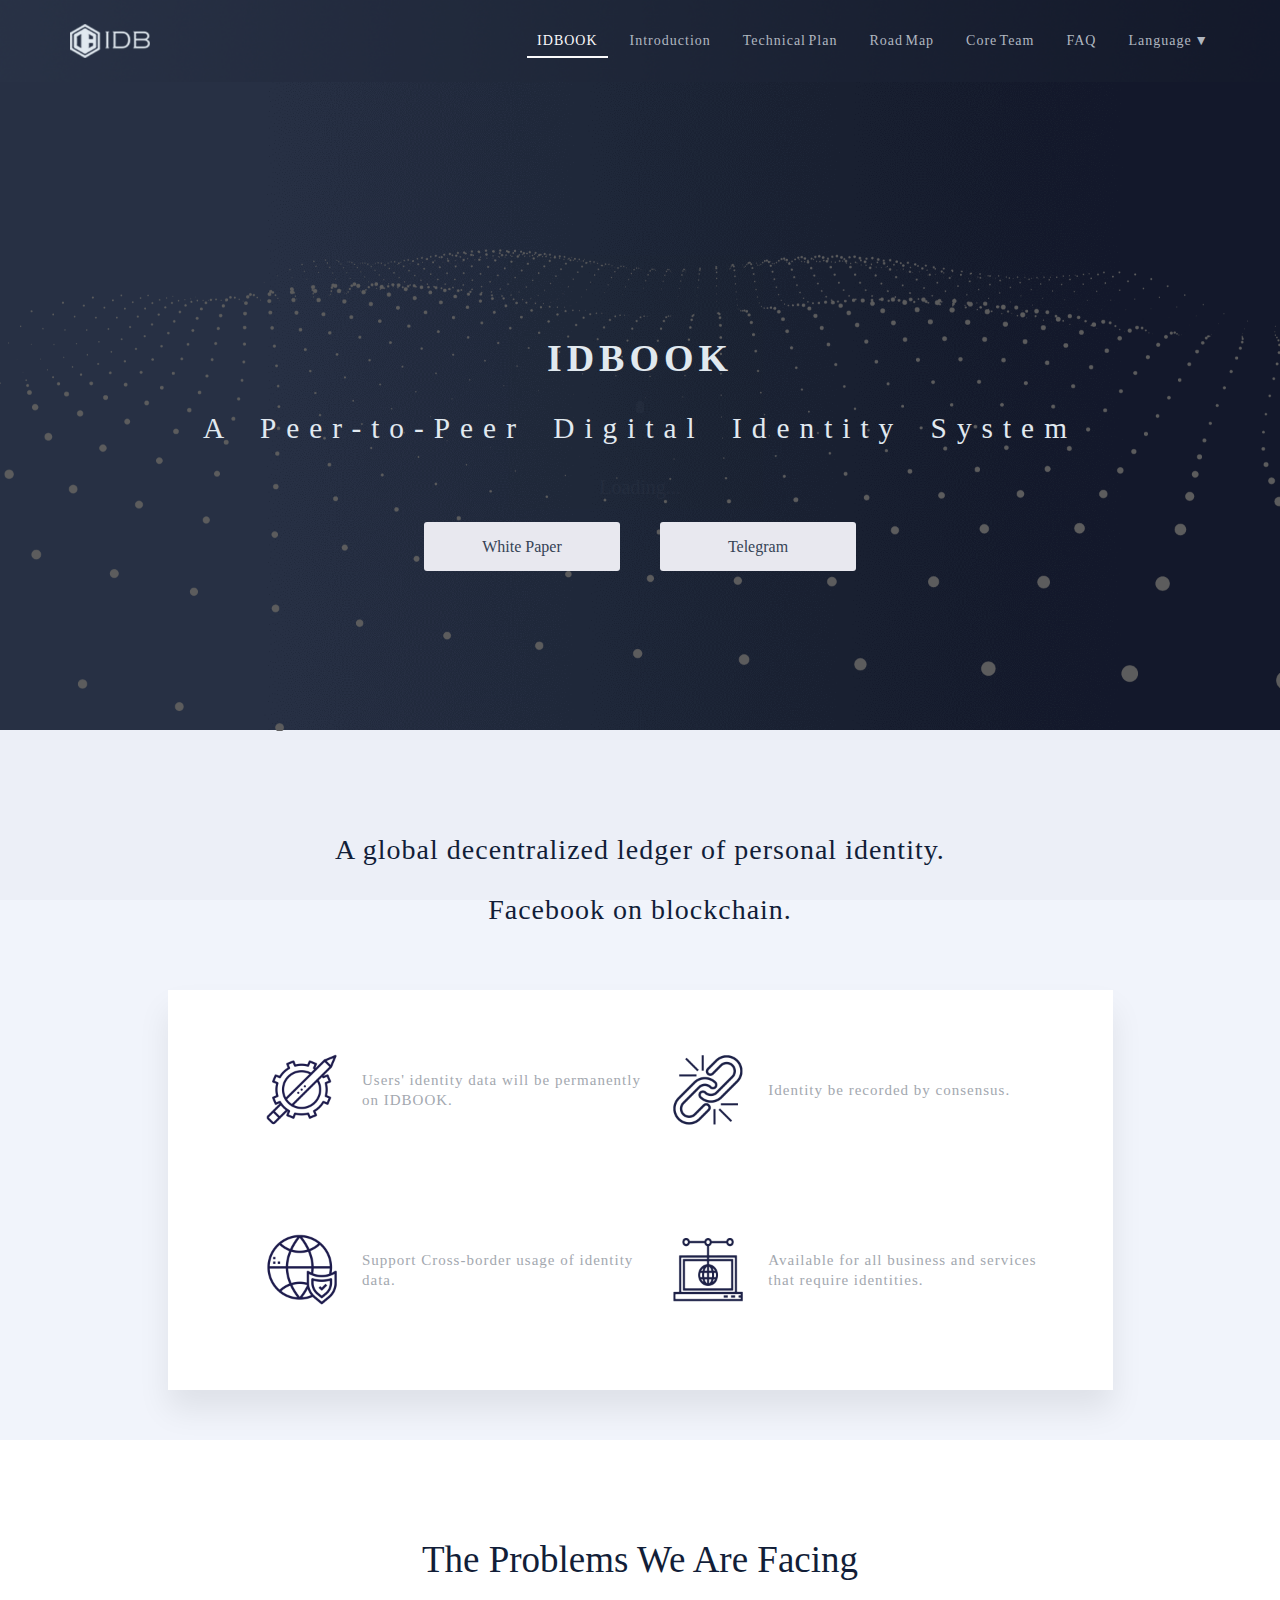
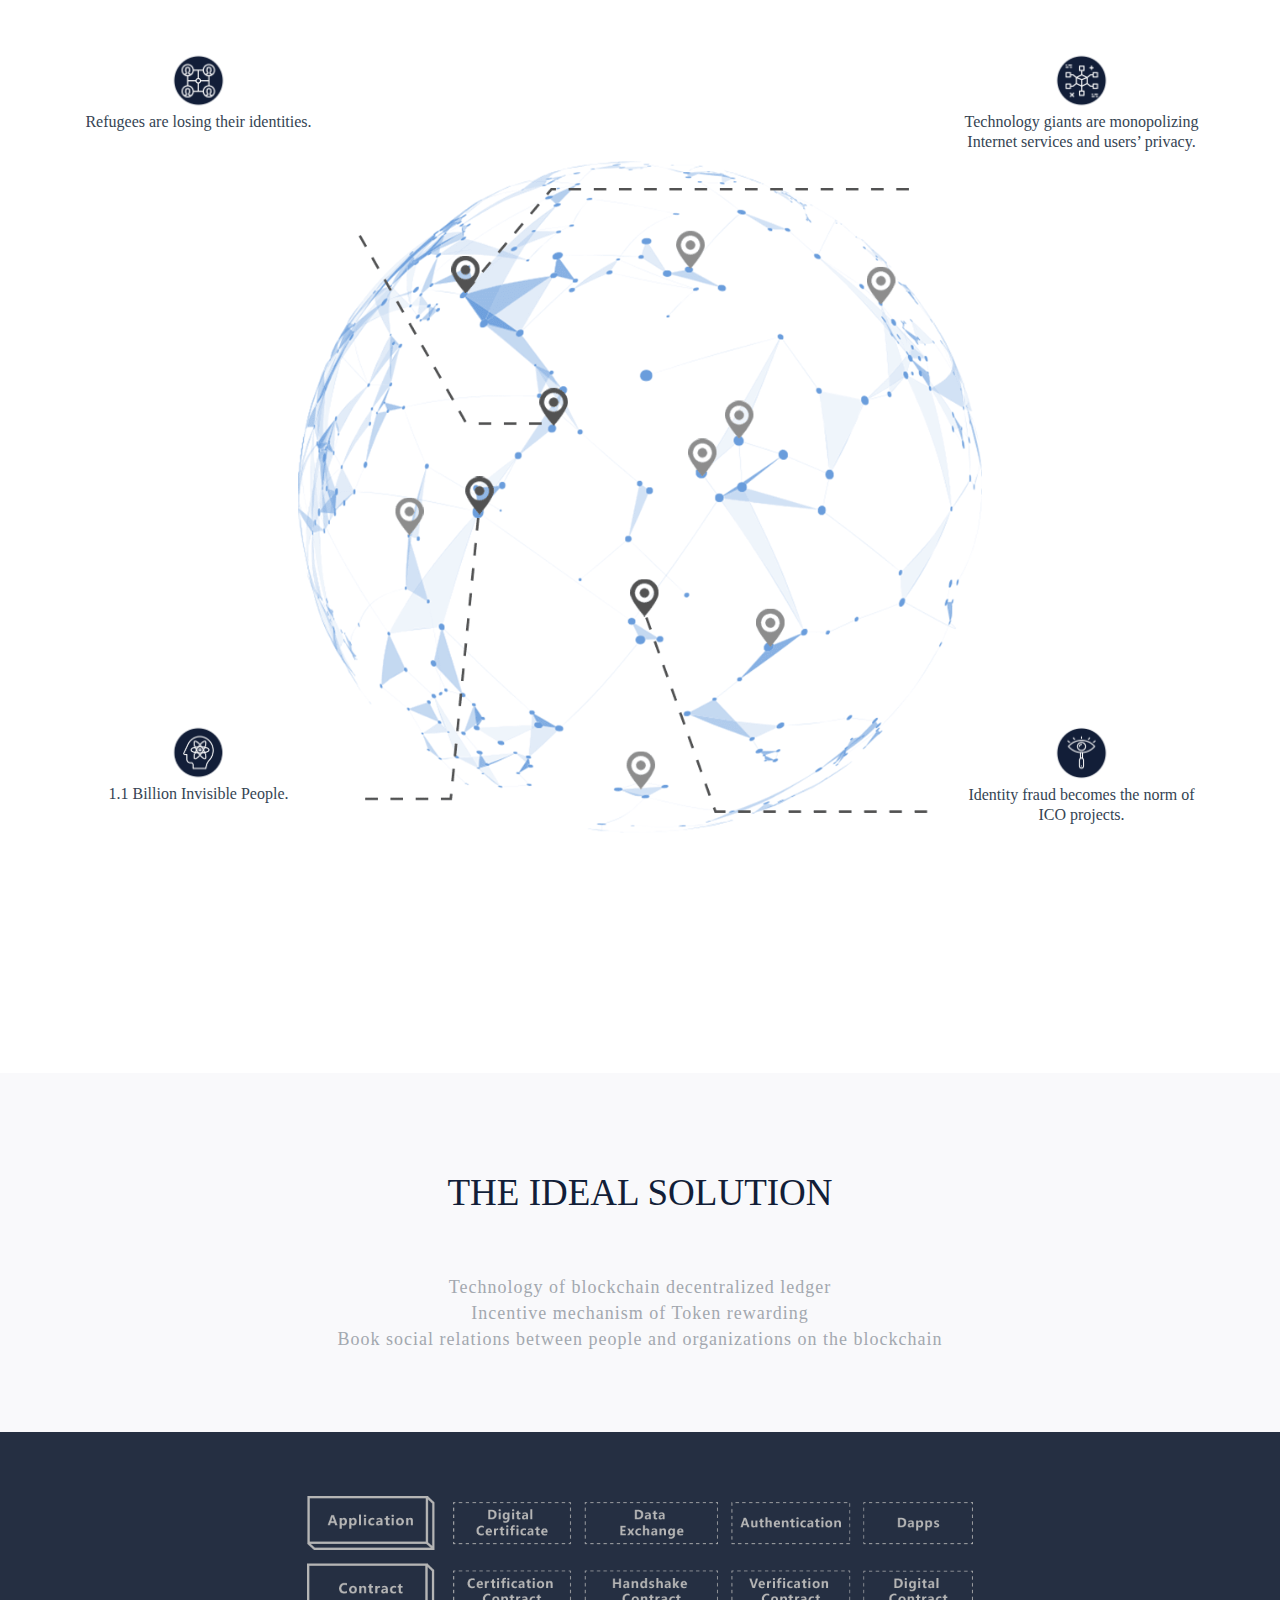
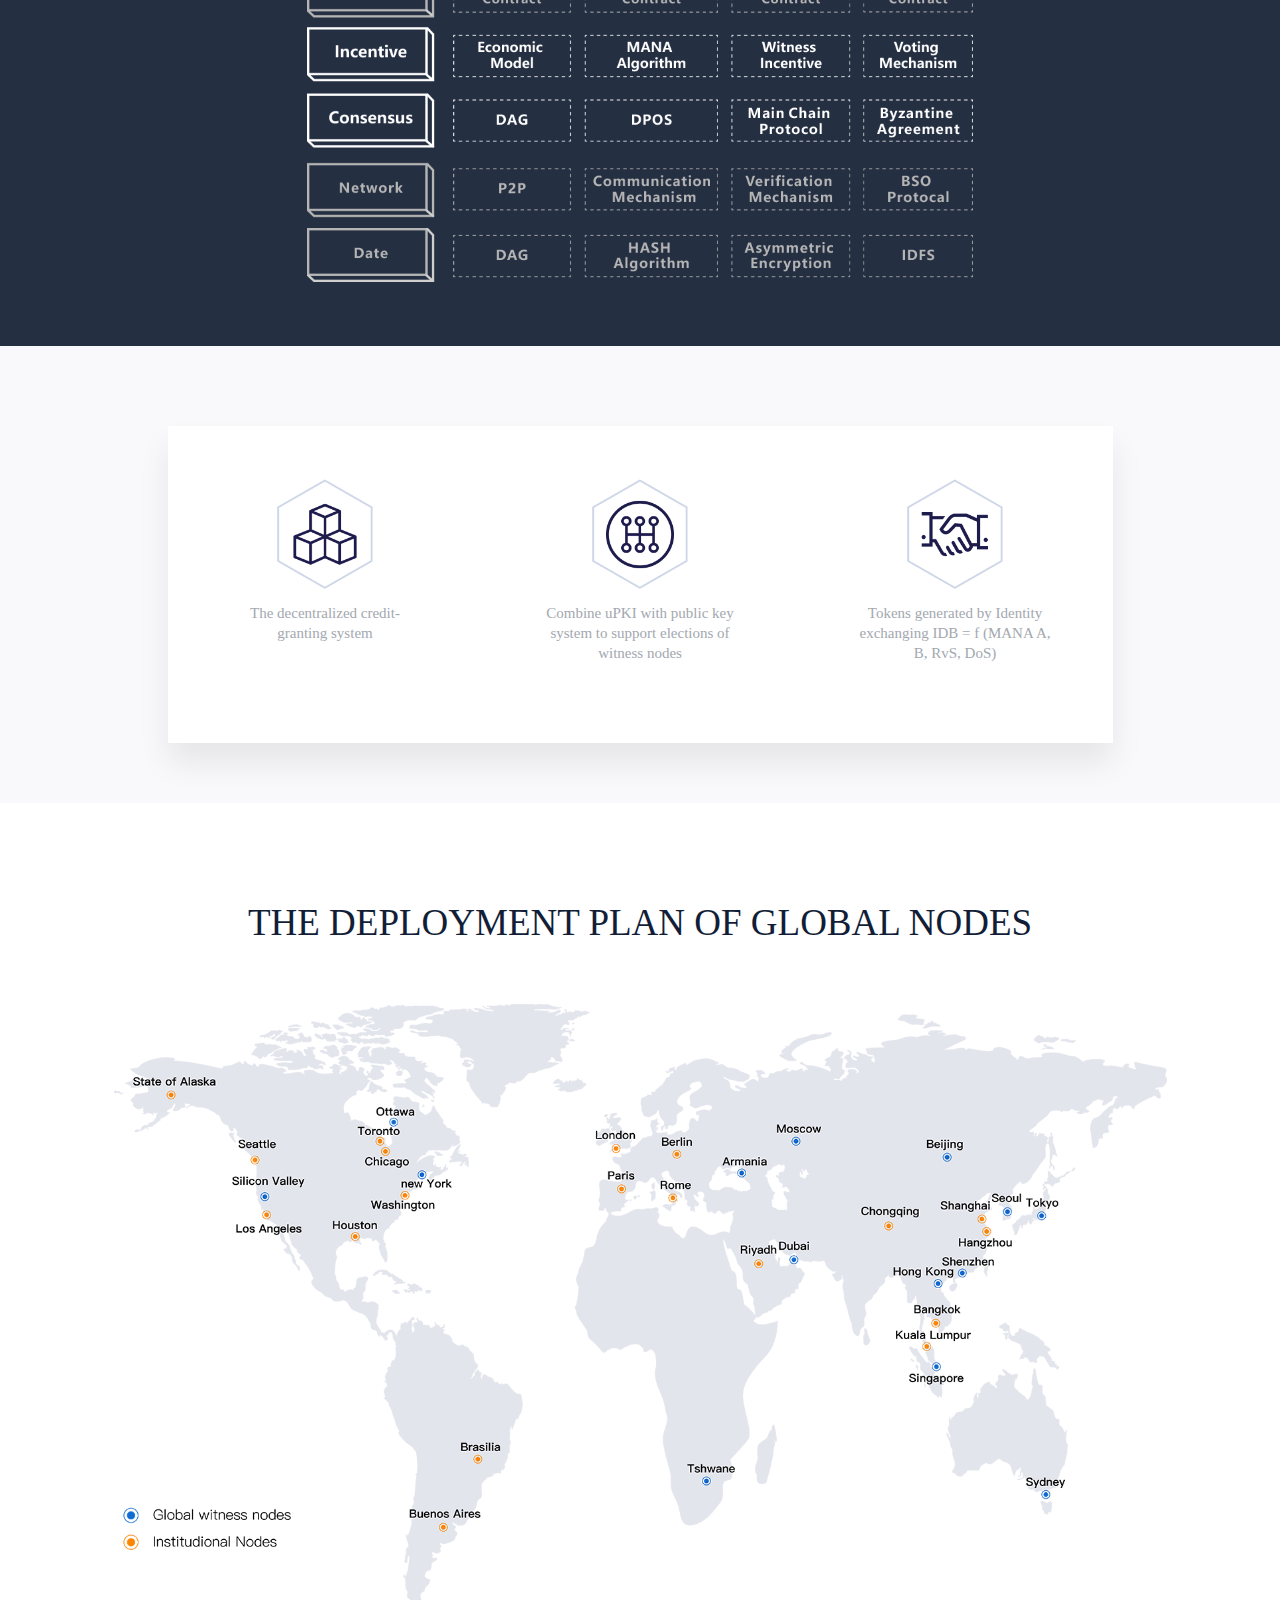
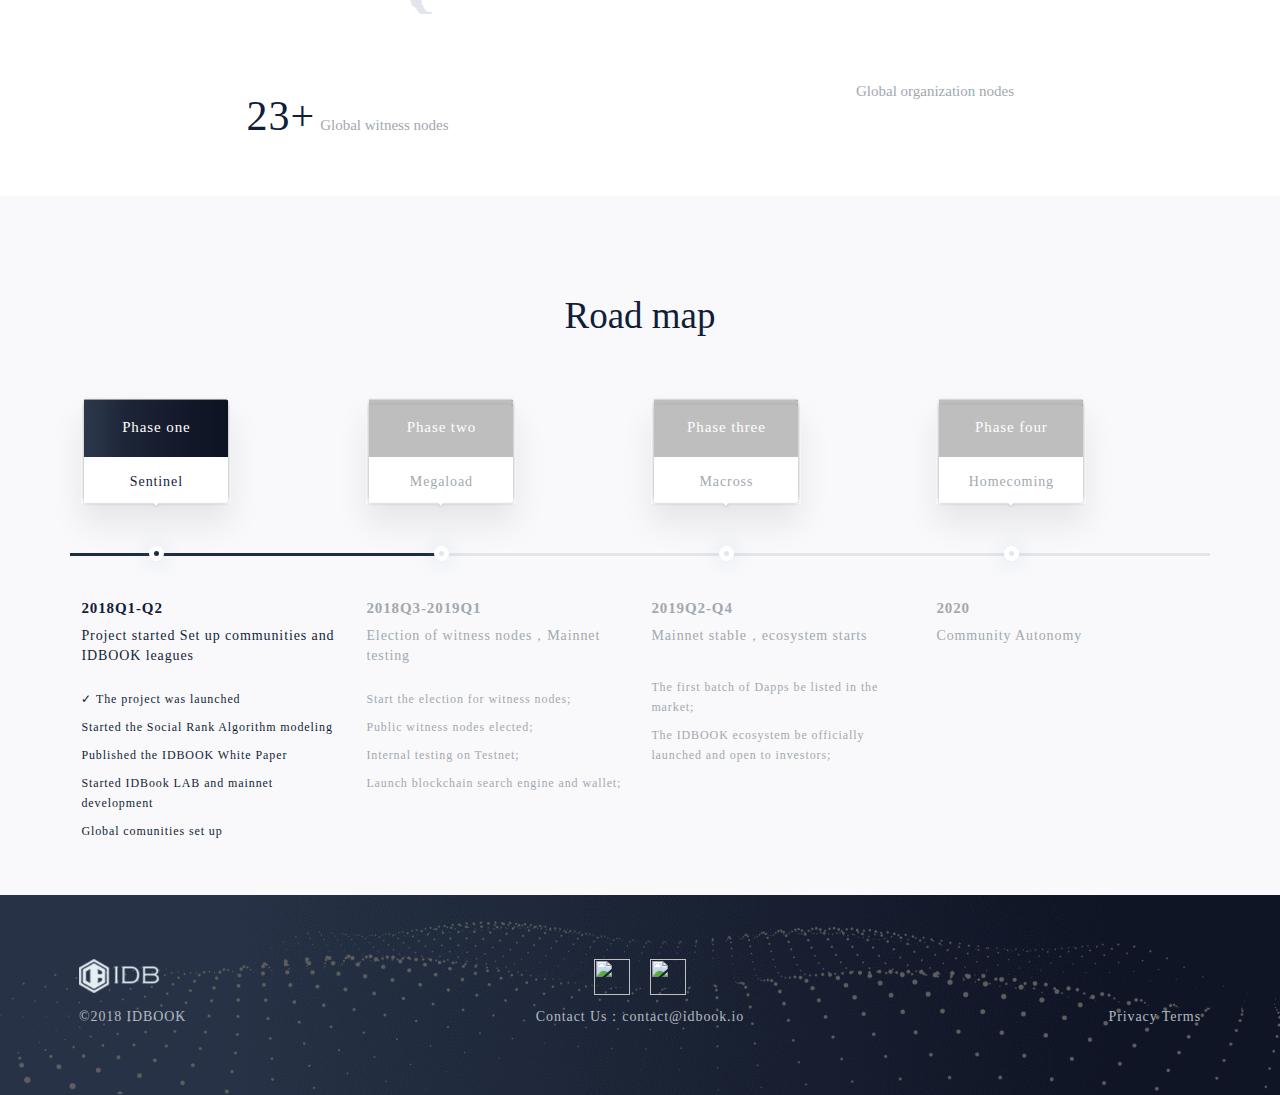
==== commit 22acacac: "style fix" ====
--- a/index.html
+++ b/index.html
@@ -15,7 +15,7 @@
     <link rel="apple-touch-icon-precomposed" sizes="114x114" href="./images/favicon/logo114px.png">
     <!-- Bootstrap CSS
    ================================================== -->
-    <link rel="stylesheet" href="css/bootstrap.min.css">
+    <link rel="stylesheet" href="css/bootstrap.min.css?time=125452">
 
     <!-- Animate CSS
    ================================================== -->
@@ -42,7 +42,7 @@
 
     <!-- Main CSS
    	================================================== -->
-    <link rel="stylesheet" href="css/style.css">
+    <link rel="stylesheet" href="css/style.css?time=125453">
 
     <!-- Google web font
    ================================================== -->
@@ -84,7 +84,7 @@
 				<span class="icon icon-bar"></span>
 			</button>
                 <a href="#home" class="smoothScroll navbar-brand">
-                    <img src="images/logo.png" alt="logo">
+                    <img src="images/logo.png?time=125452" alt="logo">
                 </a>
             </div>
             <div class="collapse navbar-collapse">
@@ -134,7 +134,7 @@
                             <div class="col-md-12">
                                 <div class="slider-caption">
                                     <h2>IDBOOK</h2>
-                                    <p class="color-white">A PEER TO PEER DIGITAL IDENTITY SYSTEM</p>
+                                    <p class="color-white">A Peer-to-Peer Digital Identity System</p>
                                     <div class="paper-wrap">
                                         <div class="paper-flex">
                                             <span><a class="white-paper home-p2" href="https://docsend.com/view/rri3cbx" target="_blank">White Paper</a></span>
@@ -162,13 +162,13 @@
 
                 <!-- Section title
 			================================================== -->
-                <div class="col-md-offset-1 col-md-10 col-sm-offset-1 col-sm-10">
+                <div class="col-md-offset-1 col-md-10 col-sm-offset-1 col-sm-10" id="introduction">
                     <div class="section-title">
-                        <h3 id="heading" class="Idbook-p1">A GLOBAL DECENTRALIZED LEDGER OF PERSONAL IDENTITY FACEBOOK ON BLOCKCHAIN</h3>
-                        <h3 id="heading" class="Idbook-p8"></h3>
+                        <h3 id="heading" class="Idbook-p1">A global decentralized ledger of personal identity.</h3>
+                        <h3 id="heading" class="Idbook-p8">Facebook on blockchain.</h3>
                     </div>
                     <div class="work-content">
-                        <div class="work-box work-box1">
+                        <div class="work-box work-box1 work-box-no-magin">
                             <div class="work-flex wow fadeInUp" data-wow-delay="0.3s">
                                 <div class="work-img">
                                     <img src="./images/record-icon.png" alt="">
@@ -186,7 +186,7 @@
                                 </div>
                             </div>
                         </div>
-                        <div class="work-box">
+                        <div class="work-box work-box-no-magin">
                             <div class="work-flex wow fadeInUp" data-wow-delay="0.3s">
                                 <div class="work-img">
                                     <img src="./images/transnational-icon.png" alt="">
@@ -243,38 +243,41 @@
     <section id="about" class="parallax-section">
         <div class="container">
             <div class="section-title">
-                <h2 class="h2-cl Problem-p1">THE PROBLEMS WE ARE FACING</h2>
-            </div>
-            <div class="about-list about-list-ac">
+                <h2 class="h2-cl Problem-p1">The Problems We Are Facing</h2>
+            </div>
+            <div class="about-flex-bg">
+              <div class="about-list about-list-ac">
                 <div class="list-item list-item-small list-item1 wow fadeInUp" data-wow-delay="0.3s">
-                    <img src="./images/about-item-icon1.png" alt="">
-                    <h4 class="Problem-p2">Refugees are losing their identities.</h4>
-                    <p class="Problem-p3">In Syria, more than one in ten refugees displaced because of war and lost their nationality and residence registration. Their basic civil rights, such as social security, education, residency and voting rights, have been written off. All
-                        these situation make them unable to move to modern society.</p>
-                </div>
-                <div class="list-item list-item-small list-item2 wow fadeInUp" data-wow-delay="0.6s">
+                  <img src="./images/about-item-icon1.png" alt="">
+                  <h4 class="Problem-p2">Refugees are losing their identities.</h4>
+                  <p class="Problem-p3">In Syria, more than one in ten refugees displaced because of war and lost their nationality and residence registration. Their basic civil rights, such as social security, education, residency and voting rights, have been written off. All
+                    these situation make them unable to move to modern society.</p>
+                  </div>
+                  <div class="list-item list-item-small list-item2 wow fadeInUp" data-wow-delay="0.6s">
                     <img src="./images/about-item-icon2.png" alt="">
                     <h4 class="Problem-p4">Technology giants are monopolizing Internet services and users’ privacy.</h4>
                     <p class="Problem-p5">A British consultancy has managed to get more than 87 million user data from Facebook, which has even affected the US election.  The disclosure of personal data from the centralized giants and the Internet private model has become
-                        an unavoidable malady.</p>
-                </div>
-            </div>
-
-            <img class="bg" src="./images/about-bg.png" alt="">
-
-            <div class="about-list about-list-ac">
-                <div class="list-item  list-item-small list-item3 wow fadeInUp" data-wow-delay="0.3s">
-                    <img src="./images/about-item-icon3.png" alt="">
-                    <h4 class="Problem-p6">1.1 Billion Invisible People.</h4>
-                    <p class="Problem-p7">According to the statistics released by World Bank, over 1.1 billion people in the world have no formal status or lack of official identification, and therefore they have no access to public health care, education and financial services.
+                      an unavoidable malady.</p>
+                    </div>
+                  </div>
+
+                  <img class="bg" src="./images/about-bg.png" alt="">
+
+                  <div class="about-list about-list-ac">
+                    <div class="list-item  list-item-small list-item3 wow fadeInUp" data-wow-delay="0.9s">
+                      <img src="./images/about-item-icon3.png" alt="">
+                      <h4 class="Problem-p6">1.1 Billion Invisible People.</h4>
+                      <p class="Problem-p7">According to the statistics released by World Bank, over 1.1 billion people in the world have no formal status or lack of official identification, and therefore they have no access to public health care, education and financial services.
                         Most of these "invisible people" are concentrated in Asia and Africa, and more than one-third are children.</p>
-                </div>
-                <div class="list-item list-item-small list-item4  wow fadeInUp" data-wow-delay="0.6s">
-                    <img src="./images/about-item-icon4.png" alt="">
-                    <h4 class="Problem-p8">Identity fraud becomes the norm of ICO projects.</h4>
-                    <p class="Problem-p9">Fraudulent teams and celebrities endorsements continue to proliferate, initiators are unable to self-certify the true existence of team members, making the blockchain industry and ICO activities infamous, and the overall environment
-                        trust is extremely lacking.</p>
-                </div>
+                      </div>
+                      <div class="list-item list-item-small list-item4  wow fadeInUp" data-wow-delay="1.2s">
+                        <img src="./images/about-item-icon4.png" alt="">
+                        <h4 class="Problem-p8">Identity fraud becomes the norm of ICO projects.</h4>
+                        <p class="Problem-p9">Fraudulent teams and celebrities endorsements continue to proliferate, initiators are unable to self-certify the true existence of team members, making the blockchain industry and ICO activities infamous, and the overall environment
+                          trust is extremely lacking.</p>
+                        </div>
+                      </div>
+
             </div>
         </div>
     </section>
@@ -397,16 +400,32 @@
                 <div class="col-md-12 col-sm-12 roadmap-l">
                     <div class="road-flex">
                         <div class="road-flex-bd"></div>
+                        <div id="progressBar">
+                             <!-- 进度条 -->
+                             <div>
+                                 <span></span>
+                             </div>
+                             <!-- 五个圆 -->
+                             <!-- <span></span>
+                             <span></span>
+                             <span></span>
+                             <span></span>
+                             <span></span> -->
+                        </div>
                         <div class="road-flex-item road-flex-item-ac">
                             <div class="route-tag-ac">
-                                <p class="Roadmap-p2">PHASE ONE</p>
-                                <p>SENTINEL</p>
-                            </div>
-                            <div><img src="./images/route-line-ac.png" alt=""></div>
+                                <img class="route-tag-bg" src="./images/route-tag-ac.png?time=125452" alt="">
+                                <p class="Roadmap-p2">Phase one</p>
+                                <p>Sentinel</p>
+                            </div>
+                            <div class="line-height">
+                              <!-- <img src="./images/route-line-ac.png" alt=""> -->
+                              <span class="sp-cire-1 sp-cire-1-ac"></span>
+                            </div>
                             <div>
                                 <p>2018Q1-Q2</p>
-                                <p class="Roadmap-p3">Project started, set up communities and IDBOOK leagues.</p>
-                                <p class="Roadmap-p4">The project was launched</p>
+                                <p class="Roadmap-p3">Project started Set up communities and IDBOOK leagues</p>
+                                <p class="Roadmap-p4">✓ The project was launched</p>
                                 <p class="Roadmap-p5">Started the Social Rank Algorithm modeling</p>
                                 <p class="Roadmap-p6">Published the IDBOOK White Paper</p>
                                 <p class="Roadmap-p7">Started IDBook LAB and mainnet development</p>
@@ -415,10 +434,14 @@
                         </div>
                         <div class="road-flex-item">
                             <div class="route-tag">
-                                <p class="Roadmap-p10">PHASE TWO</p>
-                                <p>MEGALOAD</p>
-                            </div>
-                            <div><img src="./images/route-line.png" alt=""></div>
+                                <img class="route-tag-bg" src="./images/route-tag.png?time=125452" alt="">
+                                <p class="Roadmap-p10">Phase two</p>
+                                <p>Megaload</p>
+                            </div>
+                            <div class="line-height">
+                              <!-- <img src="./images/route-line.png" alt=""> -->
+                              <span class="sp-cire-1"></span>
+                            </div>
                             <div>
                                 <p>2018Q3-2019Q1</p>
                                 <p class="Roadmap-p11">Election of witness nodes，Mainnet testing</p>
@@ -430,10 +453,14 @@
                         </div>
                         <div class="road-flex-item">
                             <div class="route-tag">
-                                <p class="Roadmap-p16">PHASE THREE</p>
-                                <p>MACROSS</p>
-                            </div>
-                            <div><img src="./images/route-line.png" alt=""></div>
+                                <img class="route-tag-bg" src="./images/route-tag.png?time=125452" alt="">
+                                <p class="Roadmap-p16">Phase three</p>
+                                <p>Macross</p>
+                            </div>
+                            <div class="line-height">
+                              <!-- <img src="./images/route-line.png" alt=""> -->
+                              <span class="sp-cire-1"></span>
+                            </div>
                             <div>
                                 <p>2019Q2-Q4</p>
                                 <p class="Roadmap-p17">Mainnet stable，ecosystem starts</p>
@@ -444,14 +471,18 @@
                         </div>
                         <div class="road-flex-item road-flex-item1">
                             <div class="route-tag">
-                                <p class="Roadmap-p20">PHASE FOUR</p>
-                                <p>HOMECOMING</p>
-                            </div>
-                            <div><img src="./images/route-line.png" alt=""></div>
+                                <img class="route-tag-bg" src="./images/route-tag.png?time=125452" alt="">
+                                <p class="Roadmap-p20">Phase four</p>
+                                <p>Homecoming</p>
+                            </div>
+                            <div class="line-height">
+                              <!-- <img src="./images/route-line.png" alt=""> -->
+                              <span class="sp-cire-1"></span>
+                            </div>
                             <div>
                                 <p>2020</p>
                                 <p class="Roadmap-p21">Community Autonomy</p>
-                                <p class="Roadmap-p9">Community Autonomy</p>
+                                <p class="Roadmap-p9"></p>
                             </div>
                         </div>
                     </div>
@@ -459,13 +490,16 @@
 
                 <div class="col-md-12 col-sm-12 roadmap-s">
                     <div class="road-flex road-flex-column">
-                        <!-- <div class="road-flex-bd"></div> -->
+                        <div class="road-flex-bd"></div>
                         <div class="road-flex-item road-flex-item-ac">
                             <div class="route-tag-ac">
                                 <p class="Roadmap-p2">Phase one</p>
-                                <p>SENTINEL</p>
-                            </div>
-                            <div><img src="./images/route-line-ac.png" alt=""></div>
+                                <p>Sentinel</p>
+                            </div>
+                            <div>
+                              <!-- <img src="./images/route-line-ac.png" alt=""> -->
+                              <img src="" alt="">
+                            </div>
                             <div>
                                 <p>2018Q1-Q2</p>
                                 <p class="Roadmap-p3">Project started, set up communities and IDBOOK leagues</p>
@@ -474,7 +508,6 @@
                                 <p class="Roadmap-p6">Published the IDBOOK White Paper</p>
                                 <p class="Roadmap-p7">Started IDBook LAB and mainnet development</p>
                                 <p class="Roadmap-p8">Global comunities set up</p>
-                                <p class="Roadmap-p9">Internal testing on Testnet</p>
                             </div>
                         </div>
                         <div class="road-flex-item">
@@ -482,7 +515,10 @@
                                 <p class="Roadmap-p10">Phase two</p>
                                 <p class="road-flex-color">Megaload</p>
                             </div>
-                            <div><img src="./images/route-line.png" alt=""></div>
+                            <div>
+                              <!-- <img src="./images/route-line.png" alt=""> -->
+                              <img src="" alt="">
+                            </div>
                             <div>
                                 <p>2018Q3-2019Q1</p>
                                 <p class="Roadmap-p11">Election of super nodes，Mainnet published</p>
@@ -497,7 +533,7 @@
                                 <p class="Roadmap-p16">Phase three</p>
                                 <p class="road-flex-color">Macross</p>
                             </div>
-                            <div><img src="./images/route-line.png" alt=""></div>
+                            <div><img src="./images/route-line.png?time=125452" alt=""></div>
                             <div>
                                 <p>2019Q2-Q4</p>
                                 <p class="Roadmap-p17">Mainnet stable，ecosystem starts</p>
@@ -511,7 +547,7 @@
                                 <p class="Roadmap-p20">Phase four</p>
                                 <p class="road-flex-color">Homecoming</p>
                             </div>
-                            <div><img src="./images/route-line.png" alt=""></div>
+                            <div><img src="./images/route-line.png?time=125452" alt=""></div>
                             <div>
                                 <p>2020</p>
                                 <p class="Roadmap-p21">Community Autonomy</p>
@@ -533,7 +569,7 @@
                     <div class="col-md-4 col-sm-4 footer-flex">
                         <div>
                             <div class="footer-flex-height">
-                              <img class="logo" src="./images/logo.png" alt="">
+                              <img class="logo" src="./images/logo.png?time=125452" alt="">
                             </div>
                             <p>&copy;2018 IDBOOK</p>
                         </div>
@@ -541,8 +577,8 @@
                     <div class="col-md-4 col-sm-4 footer-flex footer-flex-center">
                         <div>
                               <div class="footer-flex-height">
-                                <a href="https://github.com/IDBOOK" target="_blank"><img class="contact_icon" src="./images/Github-8.png" alt=""></a>
-                                <a href="https://twitter.com/IDBFoundation" target="_blank"><img class="contact_icon" src="./images/Twitter-2.png" alt=""></a>
+                                <a href="https://github.com/IDBOOK" target="_blank"><img class="contact_icon" src="./images/Github-8.png?time=125452" alt=""></a>
+                                <a href="https://twitter.com/IDBFoundation" target="_blank"><img class="contact_icon" src="./images/Twitter-2.png?time=125452" alt=""></a>
                               </div>
                               <p><span class="footer-p3">Contact Us</span>：contact@idbook.io</p>
                         </div>
@@ -550,7 +586,7 @@
                     <div class="col-md-4 col-sm-4 footer-flex footer-flex1">
                         <div>
                             <div class="footer-flex-height"></div>
-                            <p><a href="privacy_terms.html" class="footer-p2">Privacy Policy</a></p>
+                            <p><a href="privacy_terms.html" class="footer-p2">Privacy Terms</a></p>
                         </div>
                     </div>
                 </div>
@@ -571,7 +607,7 @@
     <!-- <script src="js/owl.carousel.min.js"></script> -->
     <script src="js/jquery.parallax.js"></script>
     <script src="js/wow.min.js"></script>
-    <script src="js/custom.js?time=125451"></script>
+    <script src="js/custom.js?time=125452"></script>
     <script type="text/javascript">
         $(document).ready(function() {
             $(".Problem-p2, .Problem-p4,.Problem-p6,.Problem-p8").click(function() {
--- a/css/style.css
+++ b/css/style.css
@@ -68,7 +68,7 @@
 }
 
 .color-white {
-    color: #FFF;
+    color: #E6EEF4;
 }
 
 .color-white a {
@@ -121,7 +121,7 @@
 #roadmap,
 #FQA,
 #home{
-    padding-top: 0px;
+    padding-top: 30px;
     padding-bottom: 50px;
 }
 #FQA,#plan,#LEGAL{
@@ -240,15 +240,17 @@
 .custom-navbar .nav li a {
     display: block;
     padding: 15px 10px;
-    color: #ffffff;
+    color: #B4BBC3;
     font-size: 16px;
     font-weight: 400;
     letter-spacing: 1px;
     word-spacing: -2px;
+    padding-bottom: 5px;
 }
 
 .custom-navbar .nav li a:hover {
     background: transparent;border-bottom: 2px solid #ffffff;
+    color: #fff;
 }
 
 .custom-navbar .nav>li>a:focus {
@@ -259,6 +261,7 @@
 
 .custom-navbar .nav li.active>a {
     border-bottom: 2px solid #ffffff;
+    color: #fff;
 }
 
 .custom-navbar .navbar-toggle {
@@ -327,19 +330,19 @@
 
 @media (min-width: 768px) {
     .nav-dropdown {
-        box-sizing: border-box;
-        max-height: calc(100vh - 61px);
-        overflow-y: auto;
-        position: absolute;
-        top: 85%;
-        right: 5px;
-        background-color: #fff;
-        padding: 10px 0;
-        border: 1px solid #ddd;
-        border-bottom-color: #ccc;
-        text-align: left;
-        border-radius: 4px;
-        white-space: nowrap;
+      box-sizing: border-box;
+      max-height: calc(100vh - 61px);
+      overflow-y: auto;
+      position: absolute;
+      top: 100%;
+      right: 18px;
+      background-color: #EDEDF3;
+      padding: 10px 0;
+      border: 1px solid #ddd;
+      border-bottom-color: #fff;
+      text-align: left;
+      border-radius: 3px;
+      white-space: nowrap;
         display: none;
     }
     .custom-navbar .container .nav li .nav-dropdown li {
@@ -401,7 +404,7 @@
     position: absolute;
     z-index: 988;
     bottom: 100px;
-    color: #ffffff;
+    color: #E6EEF4;
     display: inline-block;
     right: 0;
     left: 0;
@@ -435,13 +438,14 @@
 }
 
 #home .slider-caption .paper-flex {
-    width: auto;
-    padding: 10px 40px;
     background: #EDEDF3!important;
     font-size: 16px;
     margin: 20px;
     cursor: pointer;
-    min-width: 150px;
+    width: 196px;
+    border-radius: 3px;
+    height: 49px;
+    line-height: 49px;
 }
 
 #home .slider-caption .paper-wrap .paper-flex span {
@@ -693,6 +697,7 @@
         font-size: 14px;
         color: rgba(53, 68, 83);
         padding: 0 21px;
+        cursor: pointer;
     }
     #about .list-item-small {
         width: 297px;
@@ -710,36 +715,53 @@
         background-size: contain;
     }
     #about .list-item-ac.list-item-small {
-        height: 190px;
+        height: 176px;
     }
     #about .list-item1 {
         top: 0px;
         position: absolute;
-        left: 0;
+        left: 20px;
     }
     #about .list-item1.list-item-small {
-        top: 90px;
-    }
+        top: 0;
+    }
+
     #about .list-item2 {
         position: absolute;
-        right: 0;
+        right: 20px;
     }
     #about .list-item2.list-item-small {
-        top: 90px;
+        top: 0;
     }
     #about .list-item3 {
         position: absolute;
-        top: -50px;
-        left: 0;
+        top: -70px;
+        left: 20px;
     }
     #about .list-item4 {
         position: absolute;
-        top: -50px;
-        right: 0;
+        top: -70px;
+        right: 20px;
     }
     #about .list-item img {
         margin-top: -12px;
         width: 25%;
+    }
+    #about .about-list-ac .list-item1{
+      left: -20px;
+      top: 50px;
+    }
+    #about .about-list-ac .list-item2{
+      right: -20px;
+      top: 50px;
+    }
+    #about .about-list-ac .list-item3{
+      left: -20px;
+      top: -50px;
+    }
+    #about .about-list-ac .list-item4{
+      right: -20px;
+      top: -50px;
     }
     #about .list-item-ac img {
         margin-top: -22px;
@@ -852,13 +874,12 @@
 #roadmap {
     background: #F9F9FB;
 }
-
 #roadmap .road-flex {
     display: flex;
     justify-content: center;
     color: rgba(190, 190, 190);
     position: relative;
-    background: url('../images/line.png') no-repeat center;
+    /* background: url('../images/line.png') no-repeat center; */
     background-position-y: 131px;
 }
 
@@ -909,9 +930,9 @@
 }
 
 #roadmap .road-flex .road-flex-item {
-    padding: 0 10px;
+    padding: 0 1%;
     font-size: 14px;
-    width: 100%;
+    width: 98%;
     /* width: 100%; */
 }
 .road-flex-item1{
@@ -920,17 +941,36 @@
 #roadmap .road-flex .road-flex-item div:nth-of-type(1) {
     text-align: center;
     width: 150px;
-    height: 100px;
+    height: 107px;
+    /* width: 174px;
+    height: 141px; */
     line-height: 40px;
+    position: relative;
+    box-shadow: 0px 20px 30px 0px rgba(0,0,0,0.08);
+    margin-bottom: 40px;
+}
+.route-tag-bg{
+  width: 100%;
+  height: 100%;
+  position: absolute;
+  top: 5px;
+  left: 0;
 }
 
 #roadmap .road-flex .road-flex-item div:nth-of-type(2) {
     width: 150px;
     text-align: center;
 }
-
+.line-height{
+  margin: 30px 0;
+  height: 10px;
+  margin-bottom: 40px;
+  display: flex;
+  justify-content: center;
+  align-items: center;
+}
 #roadmap .road-flex .road-flex-item div:nth-of-type(2) img {
-    margin: 25px 0;
+    margin: 0;
     width: 12%;
     position: relative;
 }
@@ -939,14 +979,17 @@
     line-height: 50px;
     margin: 0;
     padding: 0;
-}
-
-#roadmap .road-flex .road-flex-item .route-tag p:nth-child(1) {
+    position: relative;
+}
+
+#roadmap .road-flex .road-flex-item .route-tag p:nth-child(2) {
     color: #fff;
-}
-
-#roadmap .road-flex .road-flex-item .route-tag-ac p:nth-child(1) {
+    line-height: 60px;
+}
+
+#roadmap .road-flex .road-flex-item .route-tag-ac p:nth-child(2) {
     color: #fff;
+    line-height: 60px;
 }
 
 #roadmap .route-tag {
@@ -1445,7 +1488,7 @@
 }
 
 footer .container .row .footer-flex p {
-    color: #fff;
+    color: #B4BBC3;
     text-align: left;
     margin-bottom: 0;
     font-size: 14px;
@@ -1827,7 +1870,7 @@
 } */
 
 a.footer-p2 {
-    color: #fff;
+    color: #B4BBC3;
 }
 
 a.footer-p2:hover {
@@ -1905,25 +1948,35 @@
 
 .work-content {
     width: 100%;
-    height: 500px;
-    background: url('../images/work-bg.png') no-repeat;
+    height: 400px;
+    /* background: url('../images/work-bg.png') no-repeat;
+    background-size: cover; */
+    background: #fff;
     background-size: cover;
+    box-shadow: 0px 20px 30px 0px rgba(0,0,0,0.08);
 }
 
 .work-box {
     height: 40%;
     display: flex;
 }
+div#home{
+  min-height: 730px;
+}
+.work-box-no-magin div:nth-of-type(2){
+  margin-left: 0%!important;
+}
 .work-box1{
     height: 50%;
 }
 .work-flex {
-    flex: 1;
+    /* flex: 1; */
     display: flex;
-    justify-content: center;
+    /* justify-content: center; */
     align-items: center;
-    margin-left: 80px;
-    margin-right: 30px;
+    width: 41%;
+    margin-left: 10%;
+    margin-right: 2%;
 }
 
 .work-img {
@@ -1950,7 +2003,7 @@
     color: #A3A8AF;
     font-weight: normal;
     margin: 0;
-    margin-left: 25px;
+    margin-left: 20px;
 }
 
 #team #heading {
@@ -1967,9 +2020,9 @@
 }
 
 .contact_icon {
-    width: 30px;
-    height: 30px;
-    margin-right: 20px;
+    width: 36px;
+    height: 36px;
+    margin: 0 10px;
 }
 
 .list-item-small p {
@@ -2110,3 +2163,90 @@
 .road-flex-color{
   color: #A3A8AF;
 }
+#progressBar{
+  width: 100%;
+  height: 32px;
+  position: absolute;
+  margin: 0;
+  top: 160px;
+}
+#progressBar div{
+    width: 100%;
+    height: 3px;
+    position: absolute;
+    top:50%;
+    left: 0;
+    margin-top:-20px;
+    background: #E3E5EC;
+}
+#progressBar div span{
+  position: absolute;
+  display: inline-block;
+  background: #1F2C3E;
+  height: 3px;
+  width: 33.15%;
+}
+#progressBar>span{
+  position: absolute;
+  top: 0;
+  margin-top: -10px;
+  margin-left: -20px;
+
+  left: 8.6%;
+
+  width: 5px;
+  height: 5px;
+  border: 5px solid #fff;
+  background: #1F2C3E;
+  border-radius:50%;
+  box-shadow:0px 0px 20px 0px rgba(114,151,203,0.3);
+  box-sizing: content-box;
+}
+.sp-cire-1{
+  display: block;
+  width: 5px;
+  height: 5px;
+  border: 5px solid #fff;
+  background: #E3E5EC;
+  border-radius:50%;
+  box-shadow:0px 0px 20px 0px rgba(114,151,203,0.3);
+  box-sizing: content-box;
+  position: relative;
+  z-index: 500;
+  top: 5px;
+}
+.sp-cire-1-ac{
+  background: #1F2C3E;
+}
+#progressBar>span:nth-child(1){
+    left: 0%;
+}
+#progressBar>span:nth-child(2){
+    left: 33.6%;
+    border: 5px solid #fff;
+    background: #E3E5EC;
+}
+#progressBar>span:nth-child(3){
+  left: 58.6%;
+  border: 5px solid #fff;
+  background: #E3E5EC;
+}
+#progressBar>span:nth-child(4){
+  left: 83.7%;
+  border: 5px solid #fff;
+  background: #E3E5EC;
+}
+#progressBar>span:nth-child(5){
+    left: 100%;
+    border: 5px solid #fff;
+    background: #E3E5EC;
+    display: none;
+}
+.about-flex-bg{
+  /* height: 500px; */
+  padding-top: 50px;
+  padding-bottom: 140px;
+}
+.about-flex-bg-ac{
+  padding-bottom: 160px;
+}
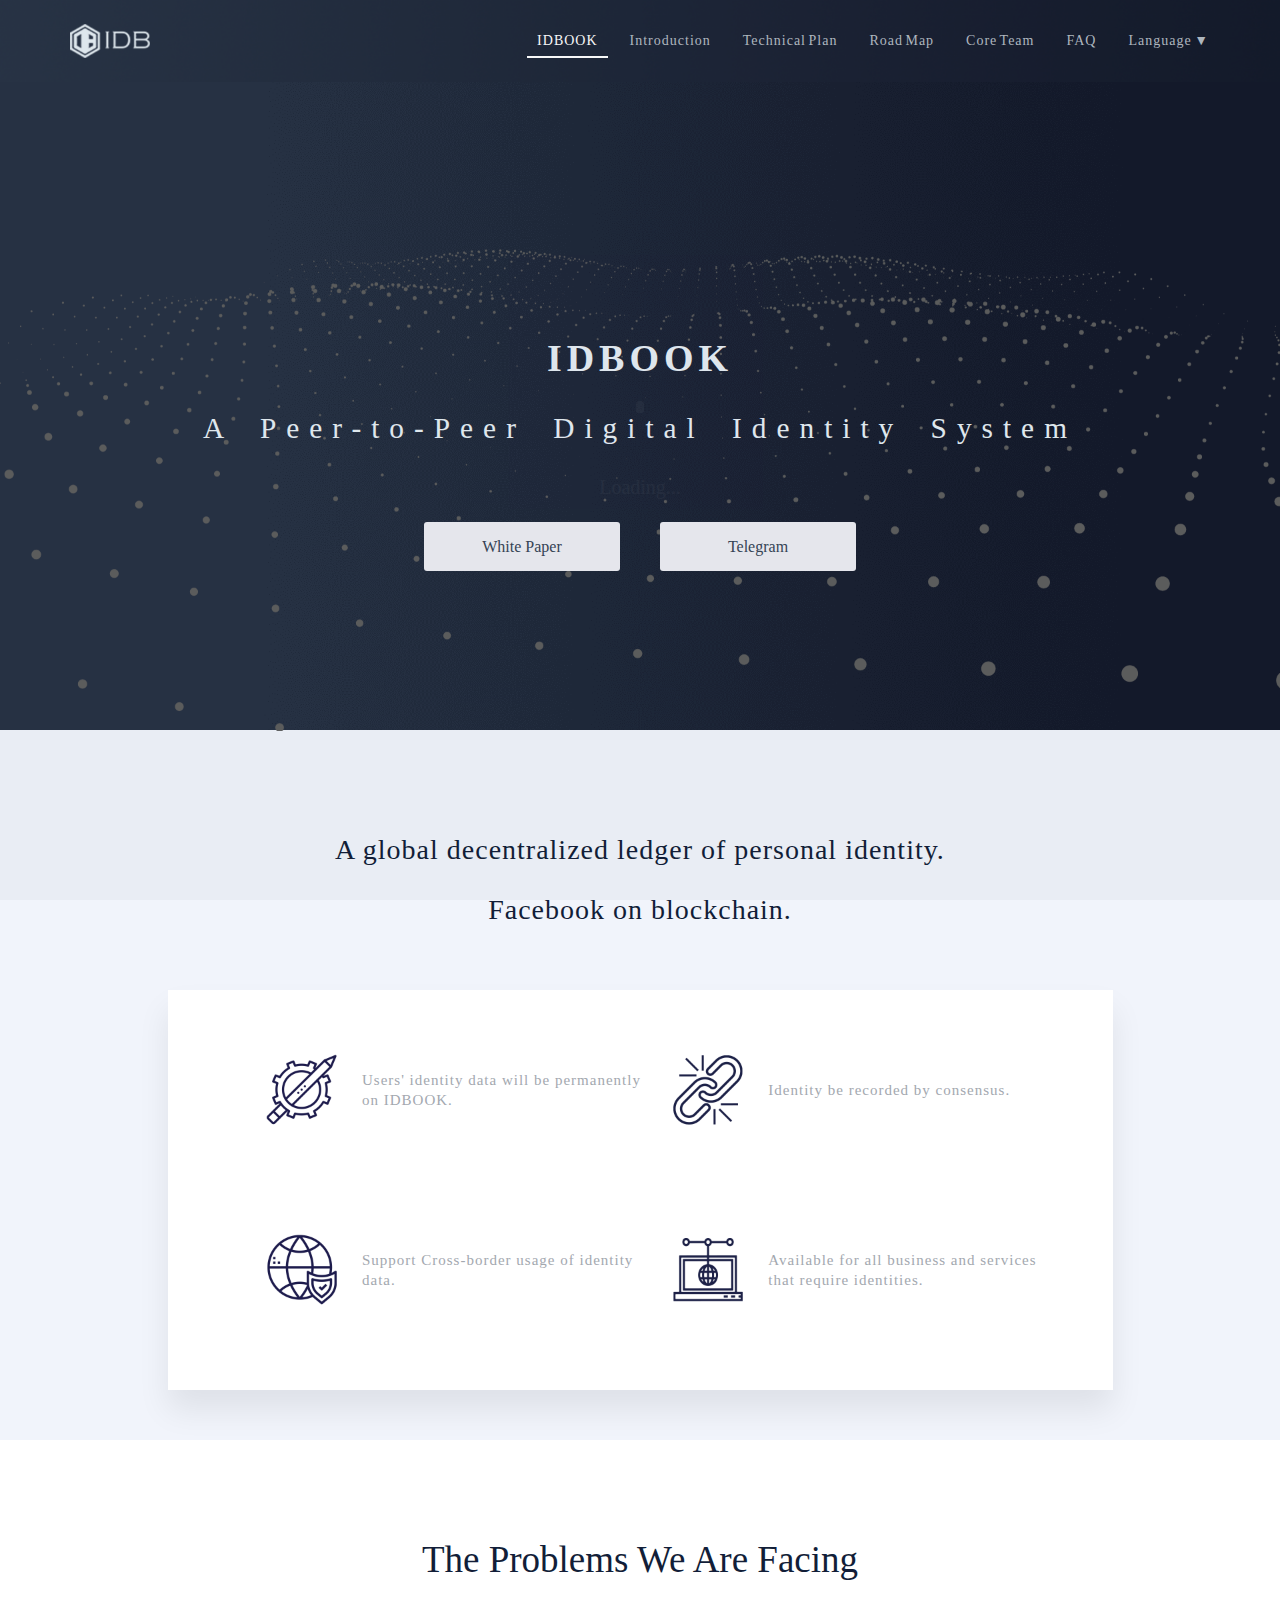
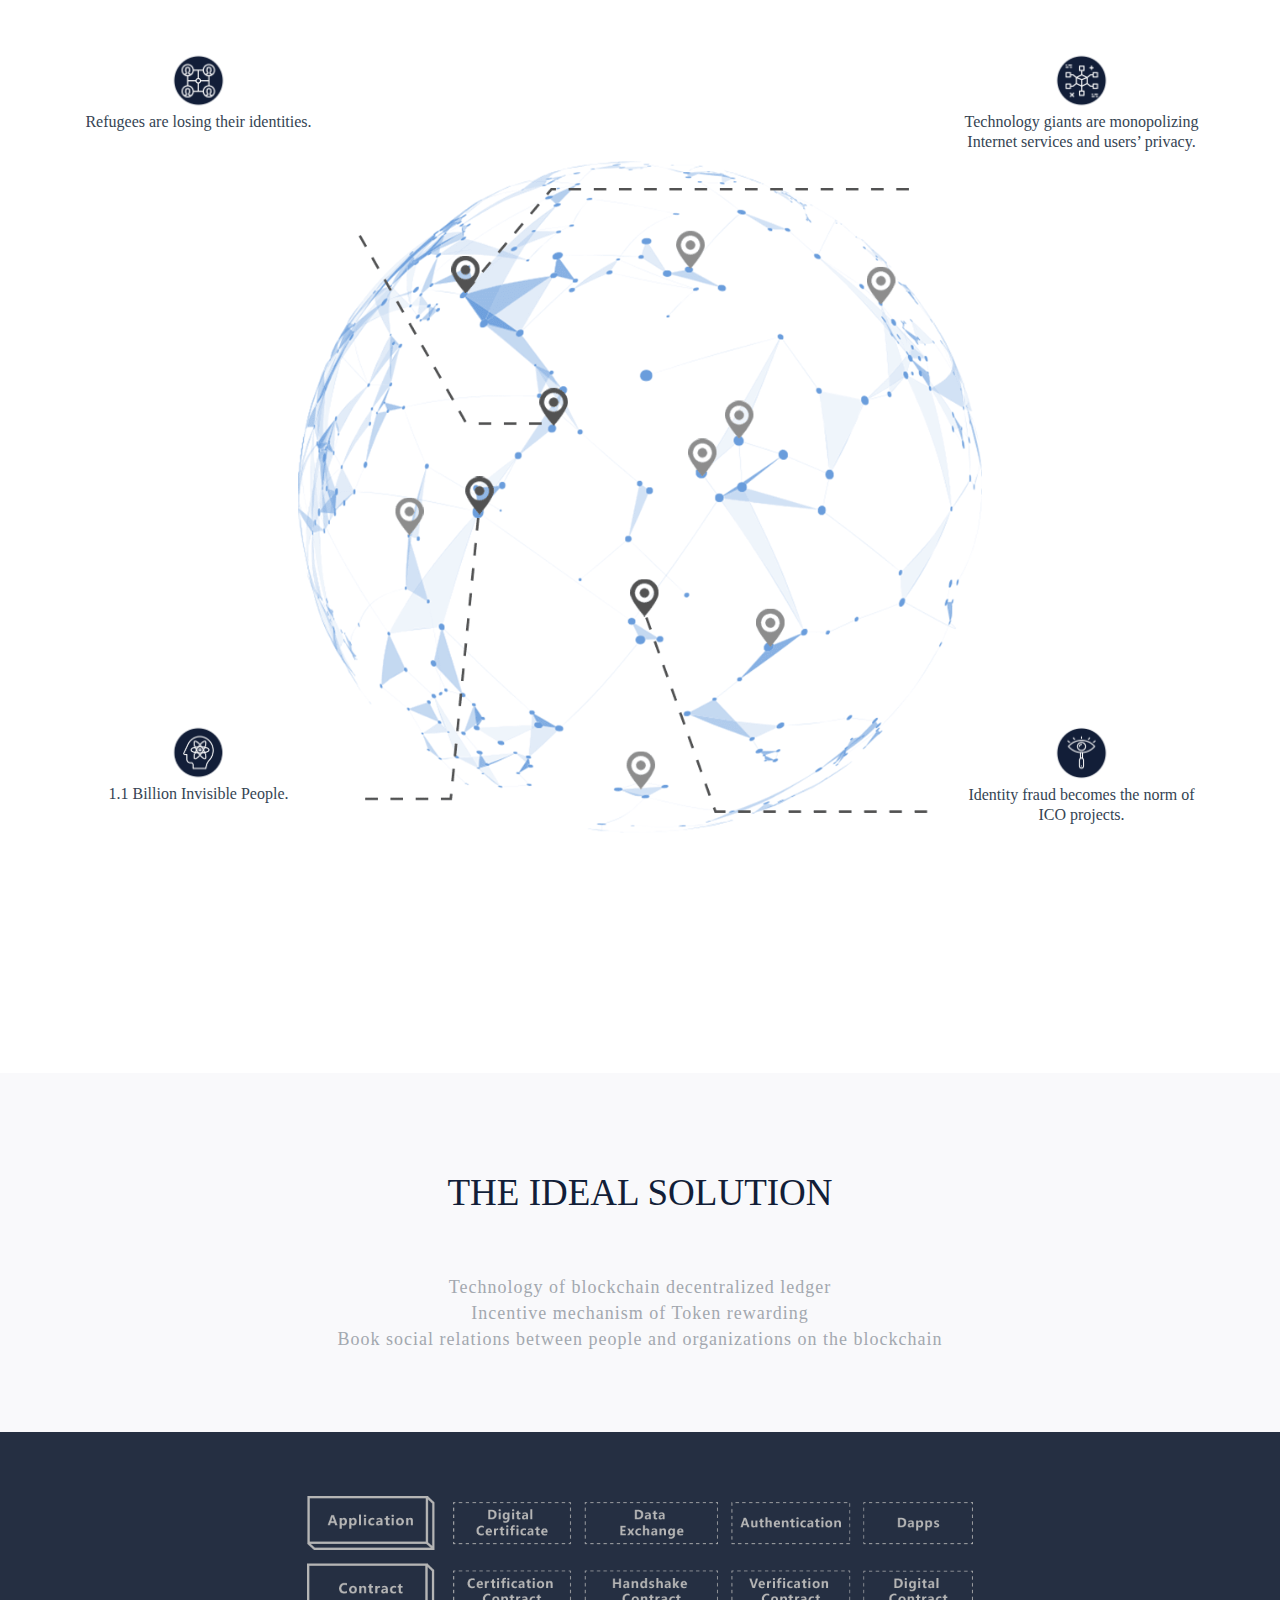
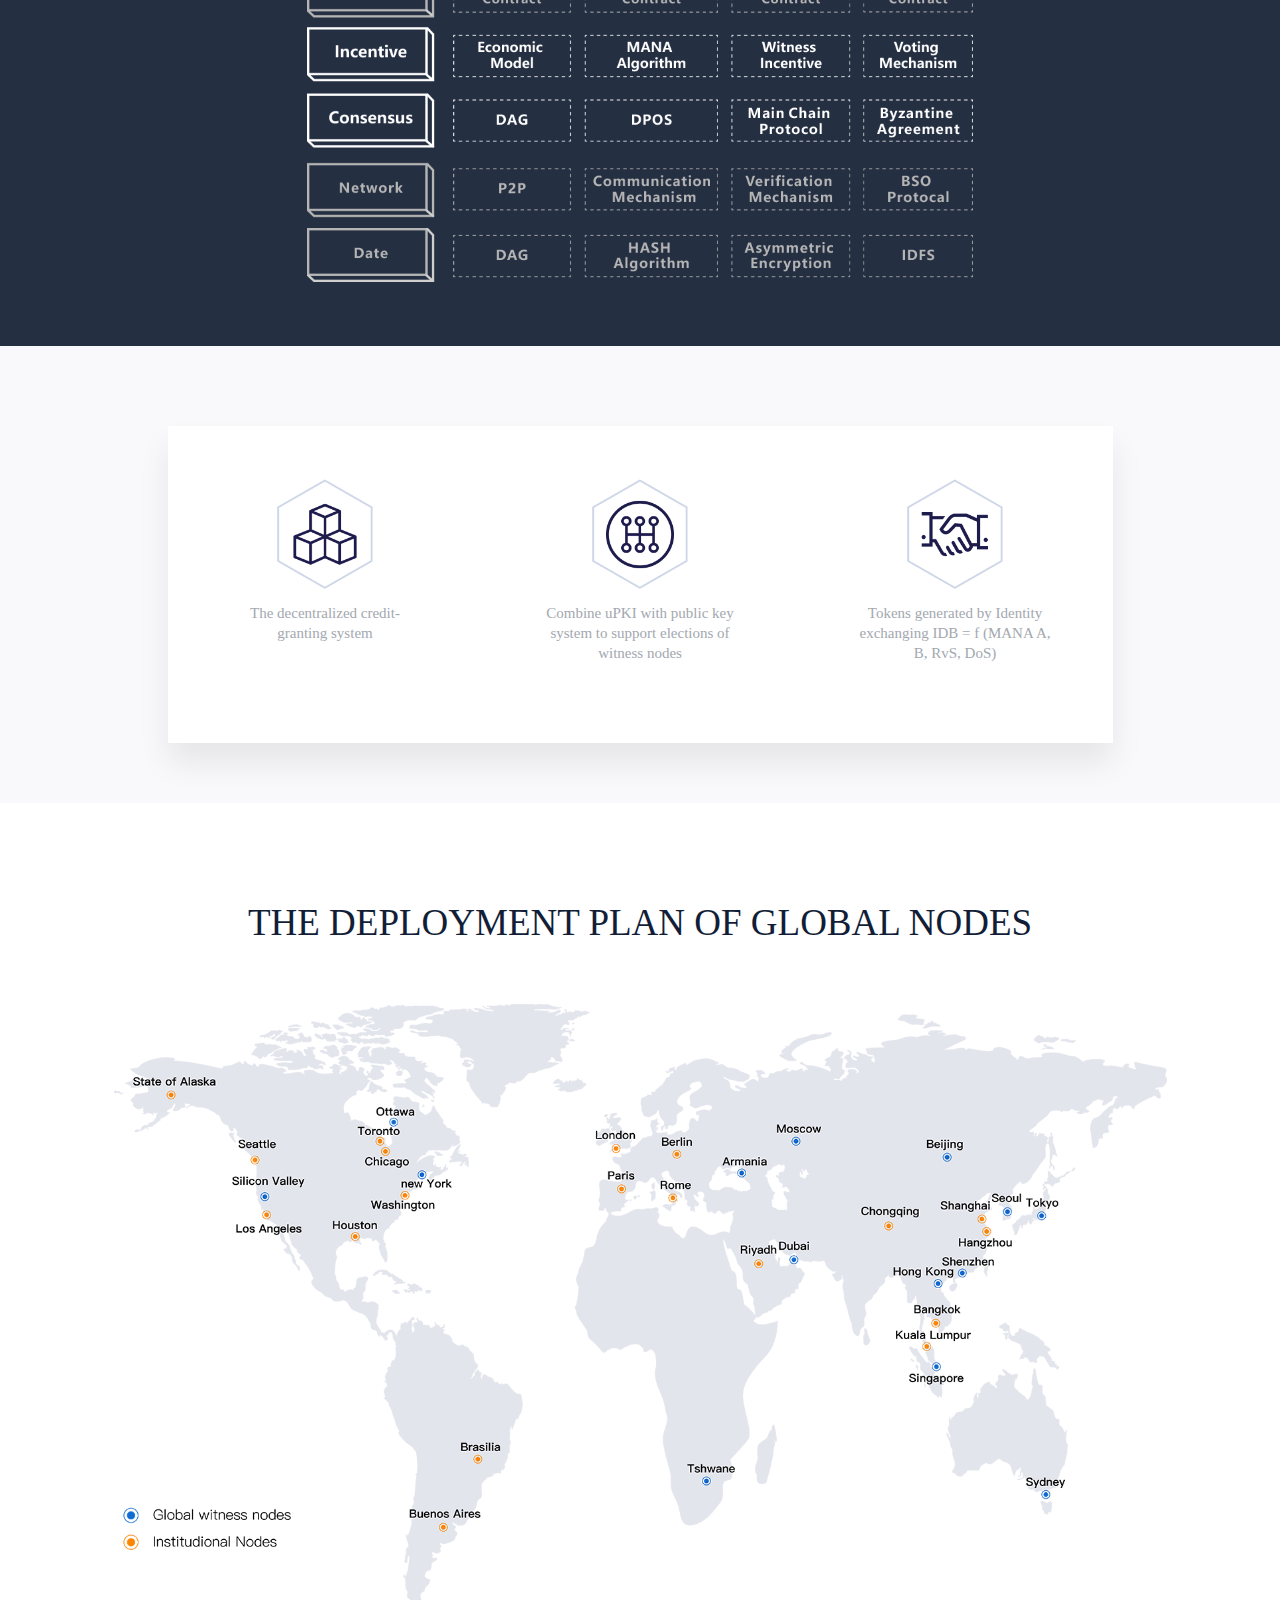
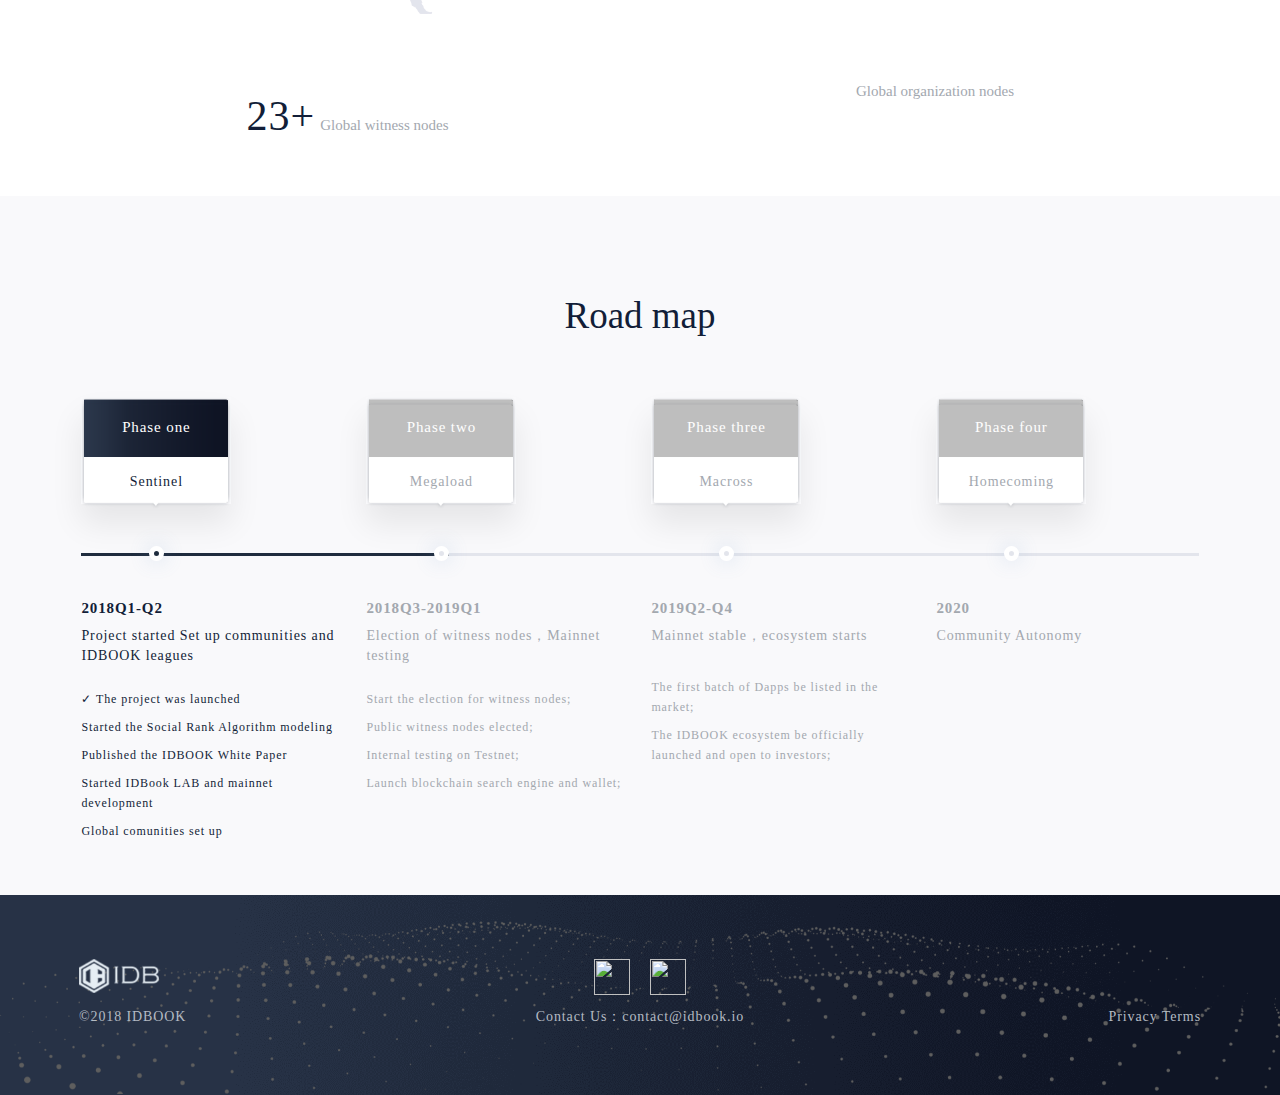
==== commit 28b4f25e: "whitepaper update" ====
--- a/index.html
+++ b/index.html
@@ -137,7 +137,7 @@
                                     <p class="color-white">A Peer-to-Peer Digital Identity System</p>
                                     <div class="paper-wrap">
                                         <div class="paper-flex">
-                                            <span><a class="white-paper home-p2" href="https://docsend.com/view/rri3cbx" target="_blank">White Paper</a></span>
+                                            <span><a class="white-paper home-p2" href="https://docsend.com/view/mctp7un" target="_blank">White Paper</a></span>
                                         </div>
                                         <div class="paper-flex">
                                             <span><a class="home-p3" href="https://t.me/IDBGroup" target="_blank">Telegram</a></span>
@@ -607,7 +607,7 @@
     <!-- <script src="js/owl.carousel.min.js"></script> -->
     <script src="js/jquery.parallax.js"></script>
     <script src="js/wow.min.js"></script>
-    <script src="js/custom.js?time=125452"></script>
+    <script src="js/custom.js?time=125455"></script>
     <script type="text/javascript">
         $(document).ready(function() {
             $(".Problem-p2, .Problem-p4,.Problem-p6,.Problem-p8").click(function() {
--- a/css/style.css
+++ b/css/style.css
@@ -2164,10 +2164,10 @@
   color: #A3A8AF;
 }
 #progressBar{
-  width: 100%;
+  width: 98%;
   height: 32px;
   position: absolute;
-  margin: 0;
+  margin: 0 auto;
   top: 160px;
 }
 #progressBar div{
@@ -2184,7 +2184,7 @@
   display: inline-block;
   background: #1F2C3E;
   height: 3px;
-  width: 33.15%;
+  width: 32.9%;
 }
 #progressBar>span{
   position: absolute;
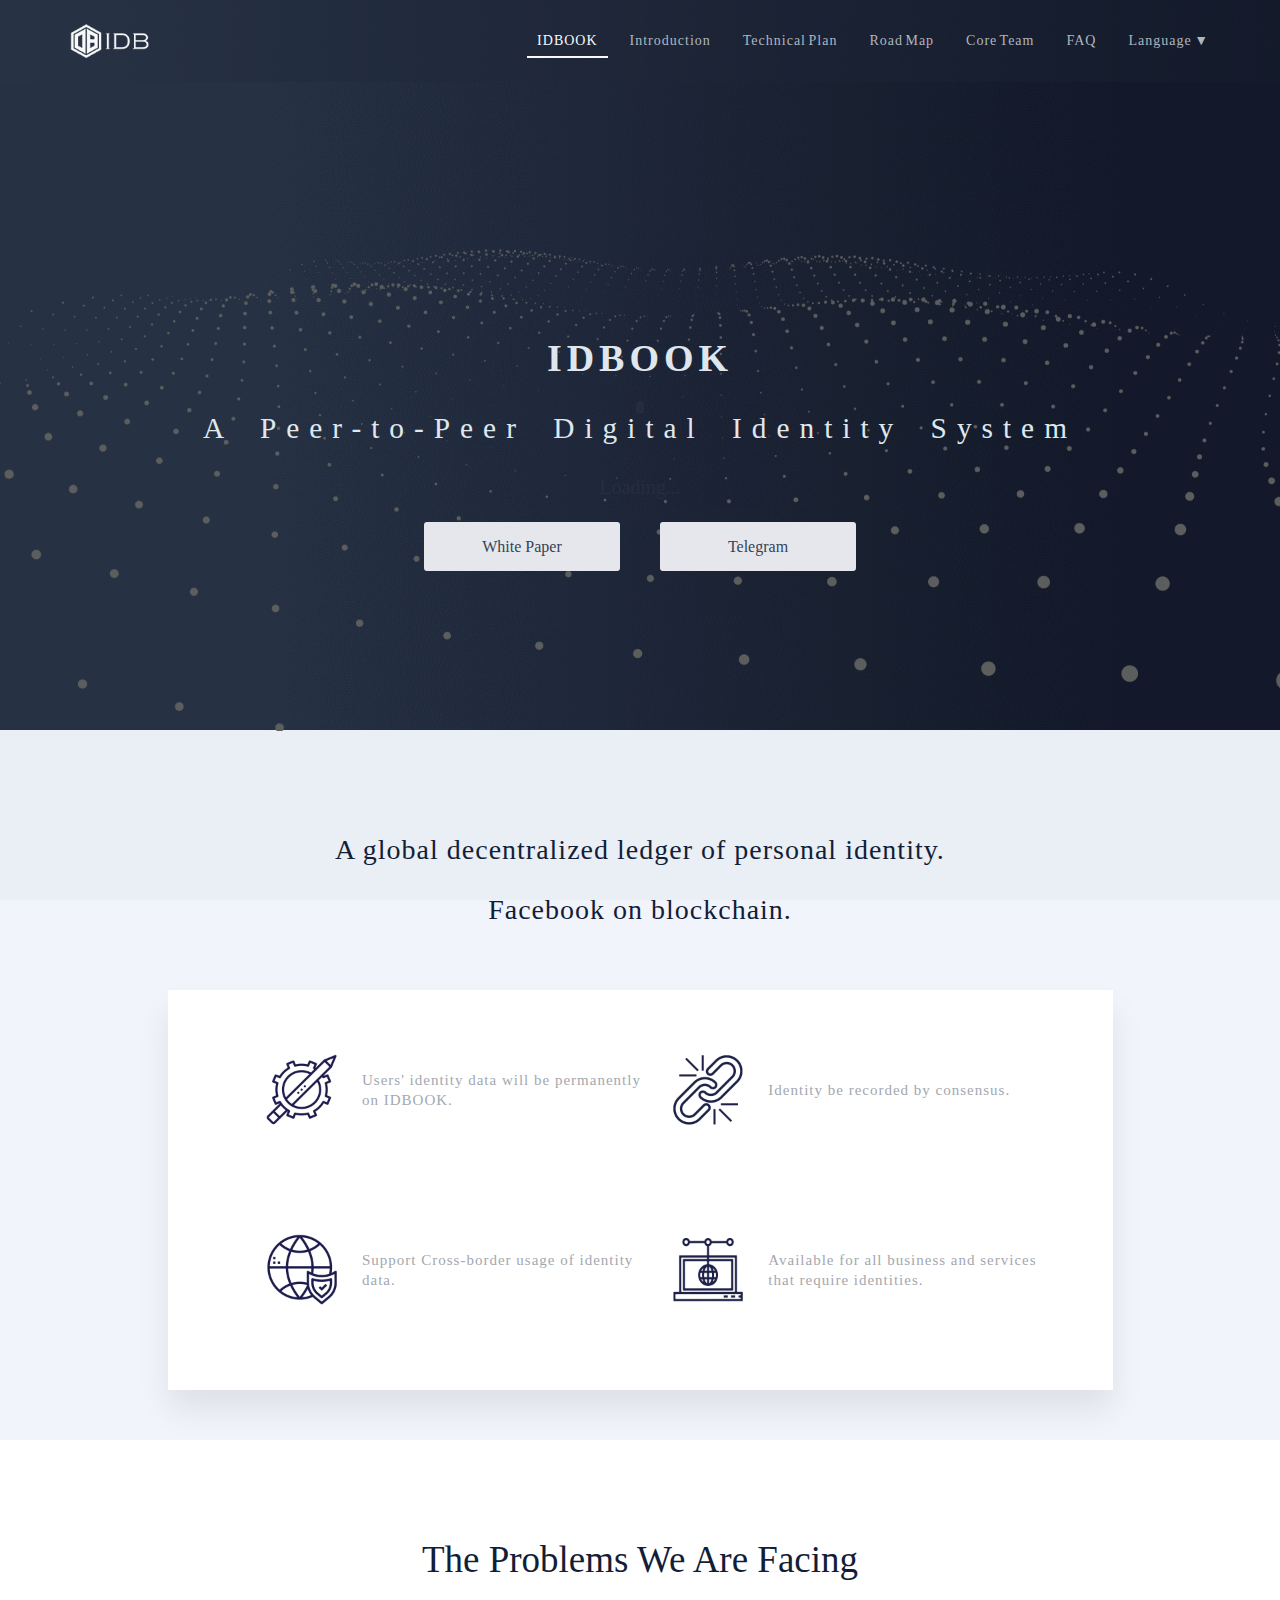
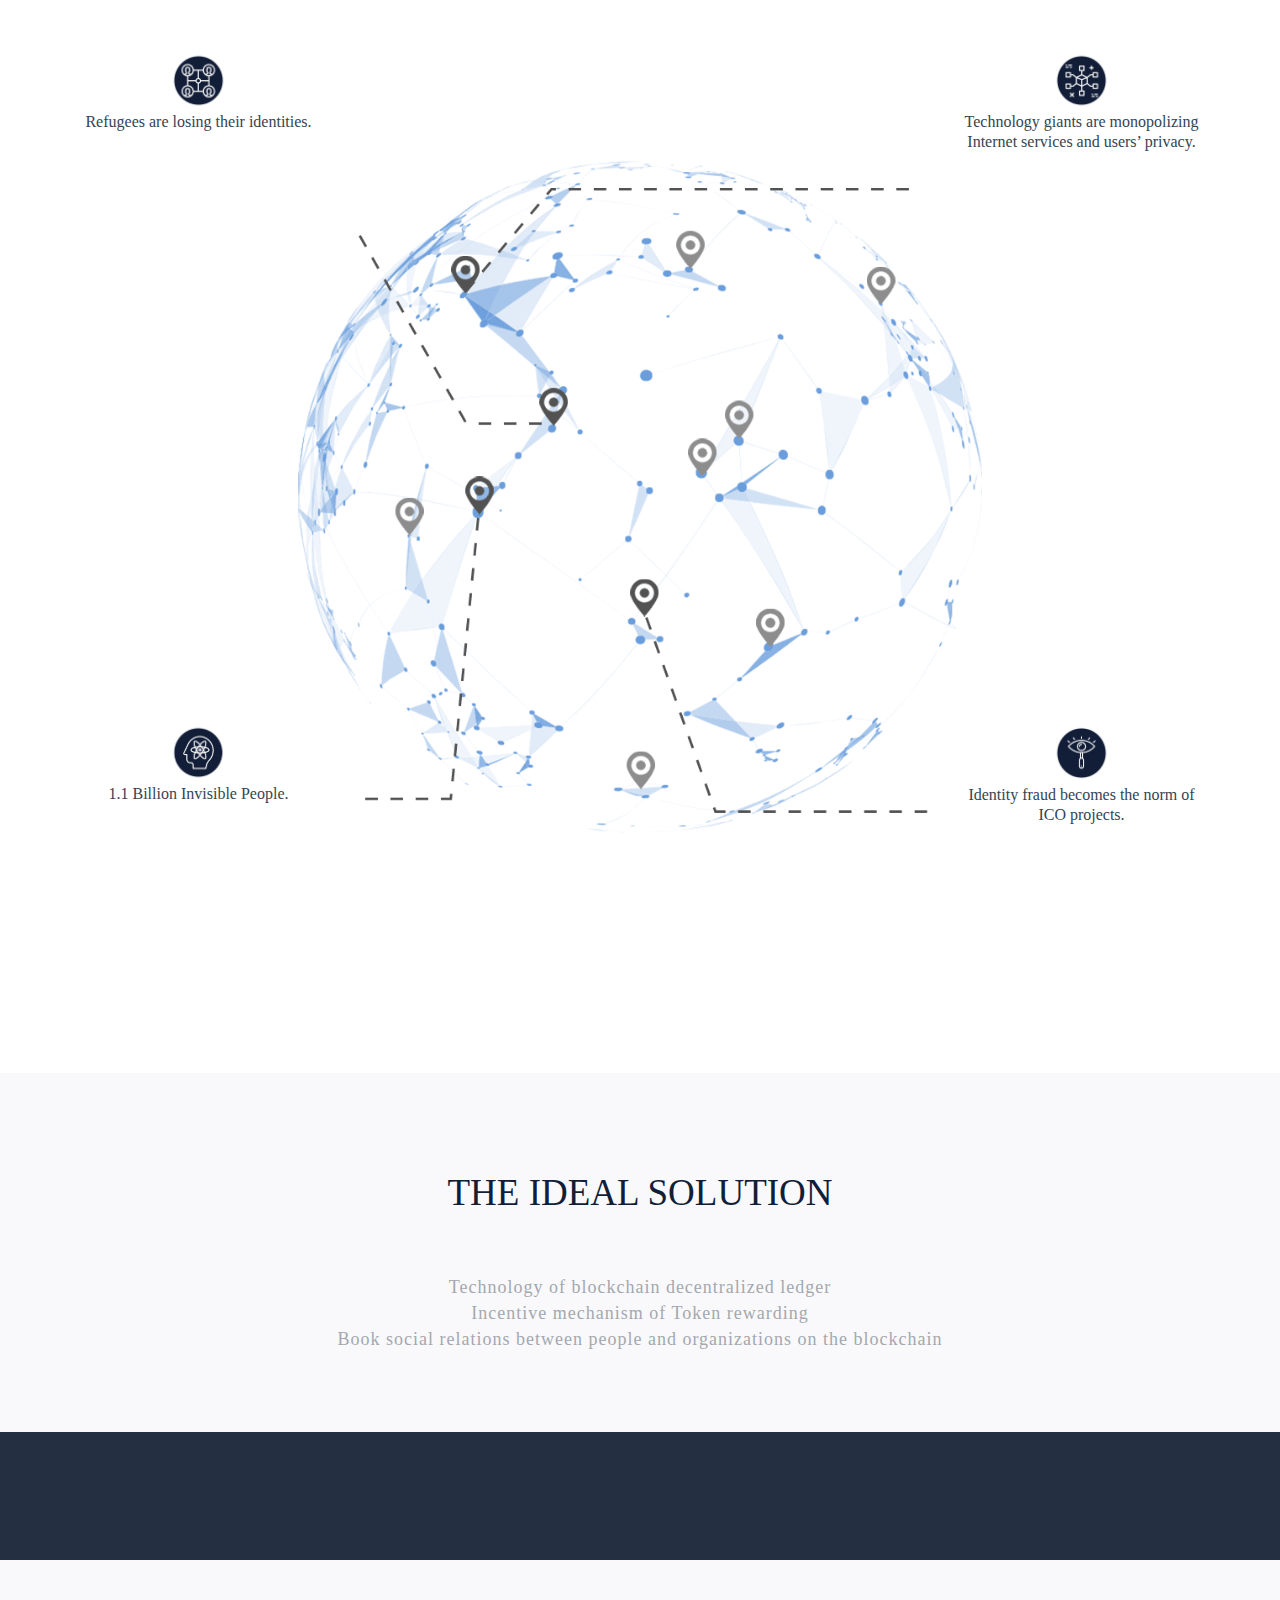
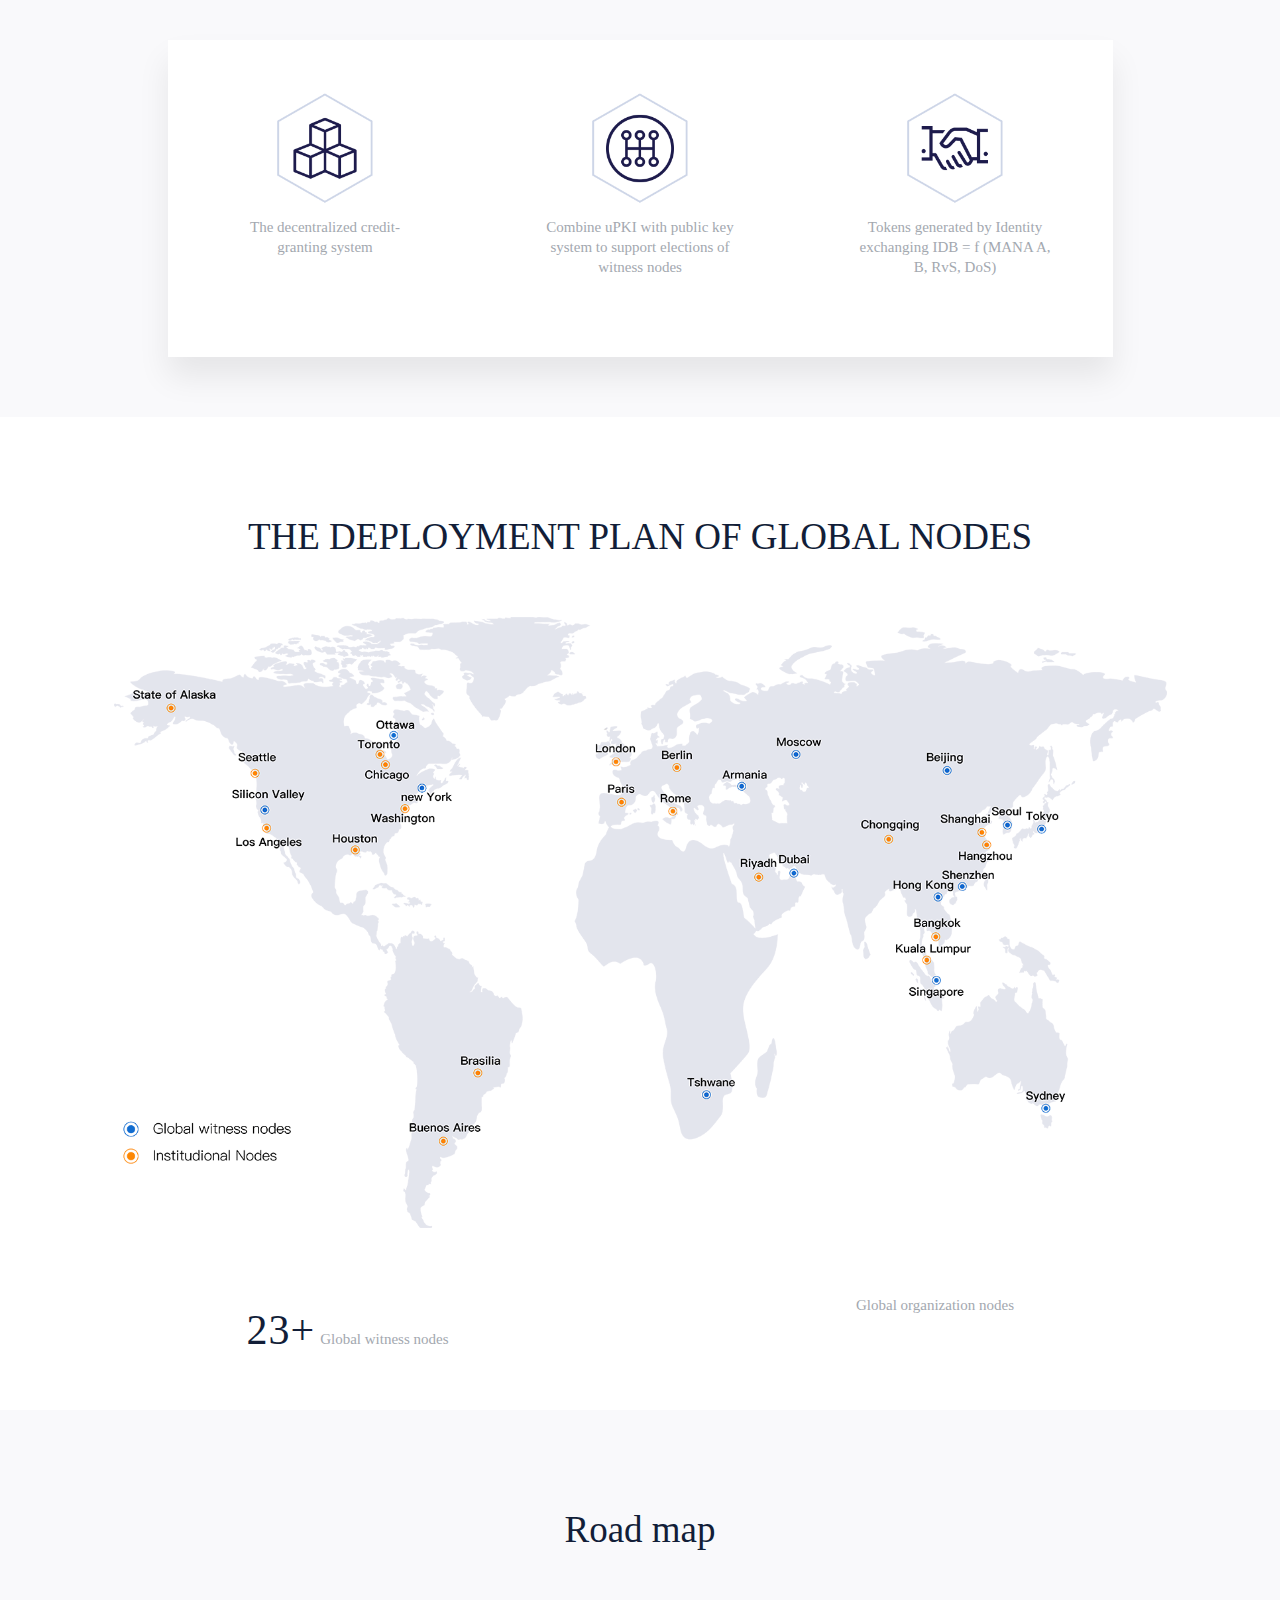
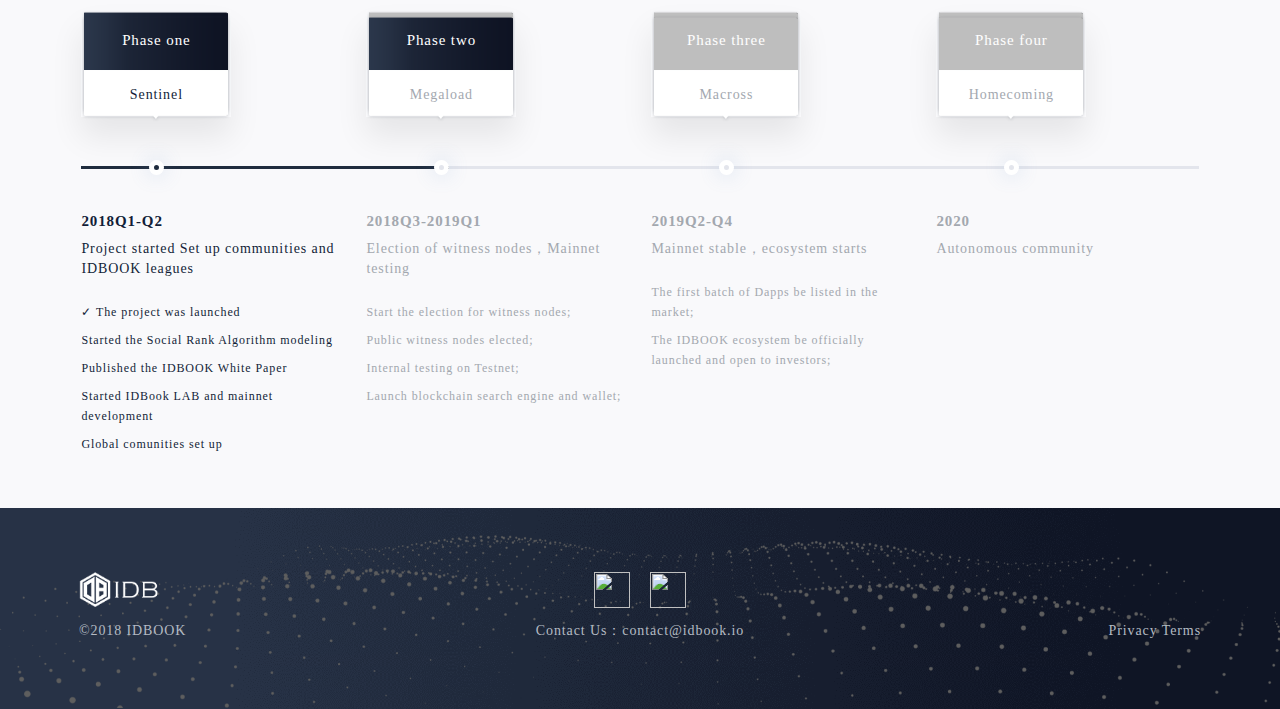
==== commit d4bda414: "change web UI" ====
--- a/index.html
+++ b/index.html
@@ -137,7 +137,7 @@
                                     <p class="color-white">A Peer-to-Peer Digital Identity System</p>
                                     <div class="paper-wrap">
                                         <div class="paper-flex">
-                                            <span><a class="white-paper home-p2" href="https://docsend.com/view/mctp7un" target="_blank">White Paper</a></span>
+                                            <span><a class="white-paper home-p2" href="https://docsend.com/view/adi48ic" target="_blank">White Paper</a></span>
                                         </div>
                                         <div class="paper-flex">
                                             <span><a class="home-p3" href="https://t.me/IDBGroup" target="_blank">Telegram</a></span>
@@ -246,37 +246,37 @@
                 <h2 class="h2-cl Problem-p1">The Problems We Are Facing</h2>
             </div>
             <div class="about-flex-bg">
-              <div class="about-list about-list-ac">
-                <div class="list-item list-item-small list-item1 wow fadeInUp" data-wow-delay="0.3s">
-                  <img src="./images/about-item-icon1.png" alt="">
-                  <h4 class="Problem-p2">Refugees are losing their identities.</h4>
-                  <p class="Problem-p3">In Syria, more than one in ten refugees displaced because of war and lost their nationality and residence registration. Their basic civil rights, such as social security, education, residency and voting rights, have been written off. All
-                    these situation make them unable to move to modern society.</p>
-                  </div>
-                  <div class="list-item list-item-small list-item2 wow fadeInUp" data-wow-delay="0.6s">
-                    <img src="./images/about-item-icon2.png" alt="">
-                    <h4 class="Problem-p4">Technology giants are monopolizing Internet services and users’ privacy.</h4>
-                    <p class="Problem-p5">A British consultancy has managed to get more than 87 million user data from Facebook, which has even affected the US election.  The disclosure of personal data from the centralized giants and the Internet private model has become
-                      an unavoidable malady.</p>
-                    </div>
-                  </div>
-
-                  <img class="bg" src="./images/about-bg.png" alt="">
-
-                  <div class="about-list about-list-ac">
+                <div class="about-list about-list-ac">
+                    <div class="list-item list-item-small list-item1 wow fadeInUp" data-wow-delay="0.3s">
+                        <img src="./images/about-item-icon1.png" alt="">
+                        <h4 class="Problem-p2">Refugees are losing their identities.</h4>
+                        <p class="Problem-p3">In Syria, more than one in ten refugees displaced because of war and lost their nationality and residence registration. Their basic civil rights, such as social security, education, residency and voting rights, have been written
+                            off. All these situation make them unable to move to modern society.</p>
+                    </div>
+                    <div class="list-item list-item-small list-item2 wow fadeInUp" data-wow-delay="0.6s">
+                        <img src="./images/about-item-icon2.png" alt="">
+                        <h4 class="Problem-p4">Technology giants are monopolizing Internet services and users’ privacy.</h4>
+                        <p class="Problem-p5">A British consultancy has managed to get more than 87 million user data from Facebook, which has even affected the US election.  The disclosure of personal data from the centralized giants and the Internet private model has become
+                            an unavoidable malady.</p>
+                    </div>
+                </div>
+
+                <img class="bg" src="./images/about-bg.png" alt="">
+
+                <div class="about-list about-list-ac">
                     <div class="list-item  list-item-small list-item3 wow fadeInUp" data-wow-delay="0.9s">
-                      <img src="./images/about-item-icon3.png" alt="">
-                      <h4 class="Problem-p6">1.1 Billion Invisible People.</h4>
-                      <p class="Problem-p7">According to the statistics released by World Bank, over 1.1 billion people in the world have no formal status or lack of official identification, and therefore they have no access to public health care, education and financial services.
-                        Most of these "invisible people" are concentrated in Asia and Africa, and more than one-third are children.</p>
-                      </div>
-                      <div class="list-item list-item-small list-item4  wow fadeInUp" data-wow-delay="1.2s">
+                        <img src="./images/about-item-icon3.png" alt="">
+                        <h4 class="Problem-p6">1.1 Billion Invisible People.</h4>
+                        <p class="Problem-p7">According to the statistics released by World Bank, over 1.1 billion people in the world have no formal status or lack of official identification, and therefore they have no access to public health care, education and financial
+                            services. Most of these "invisible people" are concentrated in Asia and Africa, and more than one-third are children.</p>
+                    </div>
+                    <div class="list-item list-item-small list-item4  wow fadeInUp" data-wow-delay="1.2s">
                         <img src="./images/about-item-icon4.png" alt="">
                         <h4 class="Problem-p8">Identity fraud becomes the norm of ICO projects.</h4>
                         <p class="Problem-p9">Fraudulent teams and celebrities endorsements continue to proliferate, initiators are unable to self-certify the true existence of team members, making the blockchain industry and ICO activities infamous, and the overall environment
-                          trust is extremely lacking.</p>
-                        </div>
-                      </div>
+                            trust is extremely lacking.</p>
+                    </div>
+                </div>
 
             </div>
         </div>
@@ -297,7 +297,7 @@
             </div>
         </div>
         <div class="framework">
-            <img class="bg" src="./images/framework.png" alt="">
+            <img class="bg" src="./images/framework1.png" alt="">
         </div>
         <div class="container">
             <div class="row">
@@ -324,24 +324,24 @@
                     <div class="work-content">
                         <div class="work-box">
                             <div class="science-flex wow fadeInUp" data-wow-delay="0.3s">
-                              <img class="science-flex-img" src="./images/science-icon1.png" alt="">
-                              <div class="science-flex-text Plan-p5">The decentralized credit-granting system</div>
+                                <img class="science-flex-img" src="./images/science-icon1.png" alt="">
+                                <div class="science-flex-text Plan-p5">The decentralized credit-granting system</div>
                             </div>
                             <div class="science-flex wow fadeInUp" data-wow-delay="0.6s">
-                              <img class="science-flex-img" src="./images/science-icon2.png" alt="">
-                              <div class="science-flex-text">
-                                <span class="Plan-p6">Combine uPKI with public key system to support elections of witness nodes</span>
-                                <br>
-                                <span class="Plan-p7"></span>
-                              </div>
+                                <img class="science-flex-img" src="./images/science-icon2.png" alt="">
+                                <div class="science-flex-text">
+                                    <span class="Plan-p6">Combine uPKI with public key system to support elections of witness nodes</span>
+                                    <br>
+                                    <span class="Plan-p7"></span>
+                                </div>
                             </div>
                             <div class="science-flex wow fadeInUp" data-wow-delay="0.9s">
-                              <img class="science-flex-img" src="./images/science-icon3.png" alt="">
-                              <div class="science-flex-text">
-                                <span class="Plan-p8">Tokens generated by Identity exchanging IDB = f (MANA A, B, RvS, DoS)</span>
-                                <br>
-                                <span class="Plan-p9"></span>
-                              </div>
+                                <img class="science-flex-img" src="./images/science-icon3.png" alt="">
+                                <div class="science-flex-text">
+                                    <span class="Plan-p8">Tokens generated by Identity exchanging IDB = f (MANA A, B, RvS, DoS)</span>
+                                    <br>
+                                    <span class="Plan-p9"></span>
+                                </div>
                             </div>
                         </div>
                     </div>
@@ -401,12 +401,12 @@
                     <div class="road-flex">
                         <div class="road-flex-bd"></div>
                         <div id="progressBar">
-                             <!-- 进度条 -->
-                             <div>
-                                 <span></span>
-                             </div>
-                             <!-- 五个圆 -->
-                             <!-- <span></span>
+                            <!-- 进度条 -->
+                            <div>
+                                <span></span>
+                            </div>
+                            <!-- 五个圆 -->
+                            <!-- <span></span>
                              <span></span>
                              <span></span>
                              <span></span>
@@ -419,8 +419,8 @@
                                 <p>Sentinel</p>
                             </div>
                             <div class="line-height">
-                              <!-- <img src="./images/route-line-ac.png" alt=""> -->
-                              <span class="sp-cire-1 sp-cire-1-ac"></span>
+                                <!-- <img src="./images/route-line-ac.png" alt=""> -->
+                                <span class="sp-cire-1 sp-cire-1-ac"></span>
                             </div>
                             <div>
                                 <p>2018Q1-Q2</p>
@@ -434,21 +434,25 @@
                         </div>
                         <div class="road-flex-item">
                             <div class="route-tag">
-                                <img class="route-tag-bg" src="./images/route-tag.png?time=125452" alt="">
+                                <img class="route-tag-bg" src="./images/route-tag-ac.png?time=125452" alt="">
                                 <p class="Roadmap-p10">Phase two</p>
-                                <p>Megaload</p>
+                                <p class="active">Megaload</p>
                             </div>
                             <div class="line-height">
-                              <!-- <img src="./images/route-line.png" alt=""> -->
-                              <span class="sp-cire-1"></span>
-                            </div>
-                            <div>
-                                <p>2018Q3-2019Q1</p>
-                                <p class="Roadmap-p11">Election of witness nodes，Mainnet testing</p>
-                                <p class="Roadmap-p12">Start the election for witness nodes;</p>
-                                <p class="Roadmap-p13">Public witness nodes elected;</p>
-                                <p class="Roadmap-p14">Internal testing on Testnet;</p>
-                                <p class="Roadmap-p15">Launch blockchain search engine and wallet;</p>
+                                <!-- <img src="./images/route-line.png" alt=""> -->
+                                <span class="sp-cire-1"></span>
+                            </div>
+                            <div>
+                                <p class="active">2018Q3-2019Q1</p>
+                                <p class="Roadmap-p11 active">Election of witness nodes，Mainnet testing</p>
+                                <p class="Roadmap-p12 active">Start the election for witness nodes;</p>
+                                <p class="Roadmap-p13 active">Public witness nodes elected;</p>
+                                <p class="Roadmap-p14 active">Internal testing on Testnet;</p>
+                                <p class="Roadmap-p15 active">Launch blockchain search engine and wallet;</p>
+                                <p class="Roadmap-p15-1 active"></p>
+                                <p class="Roadmap-p15-2"></p>
+                                <p class="Roadmap-p15-3"></p>
+                                <p class="Roadmap-p15-4"></p>
                             </div>
                         </div>
                         <div class="road-flex-item">
@@ -458,15 +462,19 @@
                                 <p>Macross</p>
                             </div>
                             <div class="line-height">
-                              <!-- <img src="./images/route-line.png" alt=""> -->
-                              <span class="sp-cire-1"></span>
+                                <!-- <img src="./images/route-line.png" alt=""> -->
+                                <span class="sp-cire-1"></span>
                             </div>
                             <div>
                                 <p>2019Q2-Q4</p>
                                 <p class="Roadmap-p17">Mainnet stable，ecosystem starts</p>
-                                <p class="Roadmap-p22"></p>
                                 <p class="Roadmap-p18">The first batch of Dapps be listed in the market;</p>
                                 <p class="Roadmap-p19">The IDBOOK ecosystem be officially launched and open to investors;</p>
+                                <p class="Roadmap-p19-1"></p>
+                                <p class="Roadmap-p19-2"></p>
+                                <p class="Roadmap-p19-3"></p>
+                                <p class="Roadmap-p19-4"></p>
+                                <p class="Roadmap-p19-5"></p>
                             </div>
                         </div>
                         <div class="road-flex-item road-flex-item1">
@@ -476,13 +484,13 @@
                                 <p>Homecoming</p>
                             </div>
                             <div class="line-height">
-                              <!-- <img src="./images/route-line.png" alt=""> -->
-                              <span class="sp-cire-1"></span>
+                                <!-- <img src="./images/route-line.png" alt=""> -->
+                                <span class="sp-cire-1"></span>
                             </div>
                             <div>
                                 <p>2020</p>
-                                <p class="Roadmap-p21">Community Autonomy</p>
-                                <p class="Roadmap-p9"></p>
+                                <p class="Roadmap-p21">Autonomous community</p>
+                                <p class="Roadmap-p22"></p>
                             </div>
                         </div>
                     </div>
@@ -497,8 +505,8 @@
                                 <p>Sentinel</p>
                             </div>
                             <div>
-                              <!-- <img src="./images/route-line-ac.png" alt=""> -->
-                              <img src="" alt="">
+                                <!-- <img src="./images/route-line-ac.png" alt=""> -->
+                                <img src="" alt="">
                             </div>
                             <div>
                                 <p>2018Q1-Q2</p>
@@ -516,8 +524,8 @@
                                 <p class="road-flex-color">Megaload</p>
                             </div>
                             <div>
-                              <!-- <img src="./images/route-line.png" alt=""> -->
-                              <img src="" alt="">
+                                <!-- <img src="./images/route-line.png" alt=""> -->
+                                <img src="" alt="">
                             </div>
                             <div>
                                 <p>2018Q3-2019Q1</p>
@@ -526,6 +534,10 @@
                                 <p class="Roadmap-p13">Public super nodes elected</p>
                                 <p class="Roadmap-p14">Mainnet ready to work</p>
                                 <p class="Roadmap-p15">Launch blockchain search engine and wallet</p>
+                                <p class="Roadmap-p15-1"></p>
+                                <p class="Roadmap-p15-2"></p>
+                                <p class="Roadmap-p15-3"></p>
+                                <p class="Roadmap-p15-4"></p>
                             </div>
                         </div>
                         <div class="road-flex-item">
@@ -540,6 +552,11 @@
                                 <p class="Roadmap-p22">第 ready to work;</p>
                                 <p class="Roadmap-p18">The first batch of Dapps be listed in the market</p>
                                 <p class="Roadmap-p19">The IDBOOK ecosystem be officially launched and open to investors</p>
+                                <p class="Roadmap-p19-1"></p>
+                                <p class="Roadmap-p19-2"></p>
+                                <p class="Roadmap-p19-3"></p>
+                                <p class="Roadmap-p19-4"></p>
+                                <p class="Roadmap-p19-5"></p>
                             </div>
                         </div>
                         <div class="road-flex-item">
@@ -550,7 +567,7 @@
                             <div><img src="./images/route-line.png?time=125452" alt=""></div>
                             <div>
                                 <p>2020</p>
-                                <p class="Roadmap-p21">Community Autonomy</p>
+                                <p class="Roadmap-p21">Autonomous community</p>
                             </div>
                         </div>
                     </div>
@@ -569,18 +586,18 @@
                     <div class="col-md-4 col-sm-4 footer-flex">
                         <div>
                             <div class="footer-flex-height">
-                              <img class="logo" src="./images/logo.png?time=125452" alt="">
+                                <img class="logo" src="./images/logo.png?time=125452" alt="">
                             </div>
                             <p>&copy;2018 IDBOOK</p>
                         </div>
                     </div>
                     <div class="col-md-4 col-sm-4 footer-flex footer-flex-center">
                         <div>
-                              <div class="footer-flex-height">
+                            <div class="footer-flex-height">
                                 <a href="https://github.com/IDBOOK" target="_blank"><img class="contact_icon" src="./images/Github-8.png?time=125452" alt=""></a>
                                 <a href="https://twitter.com/IDBFoundation" target="_blank"><img class="contact_icon" src="./images/Twitter-2.png?time=125452" alt=""></a>
-                              </div>
-                              <p><span class="footer-p3">Contact Us</span>：contact@idbook.io</p>
+                            </div>
+                            <p><span class="footer-p3">Contact Us</span>：contact@idbook.io</p>
                         </div>
                     </div>
                     <div class="col-md-4 col-sm-4 footer-flex footer-flex1">
@@ -607,7 +624,7 @@
     <!-- <script src="js/owl.carousel.min.js"></script> -->
     <script src="js/jquery.parallax.js"></script>
     <script src="js/wow.min.js"></script>
-    <script src="js/custom.js?time=125455"></script>
+    <script src="js/custom.js?time=125457"></script>
     <script type="text/javascript">
         $(document).ready(function() {
             $(".Problem-p2, .Problem-p4,.Problem-p6,.Problem-p8").click(function() {
@@ -621,4 +638,4 @@
     </script>
 </body>
 
-</html>
+</html>